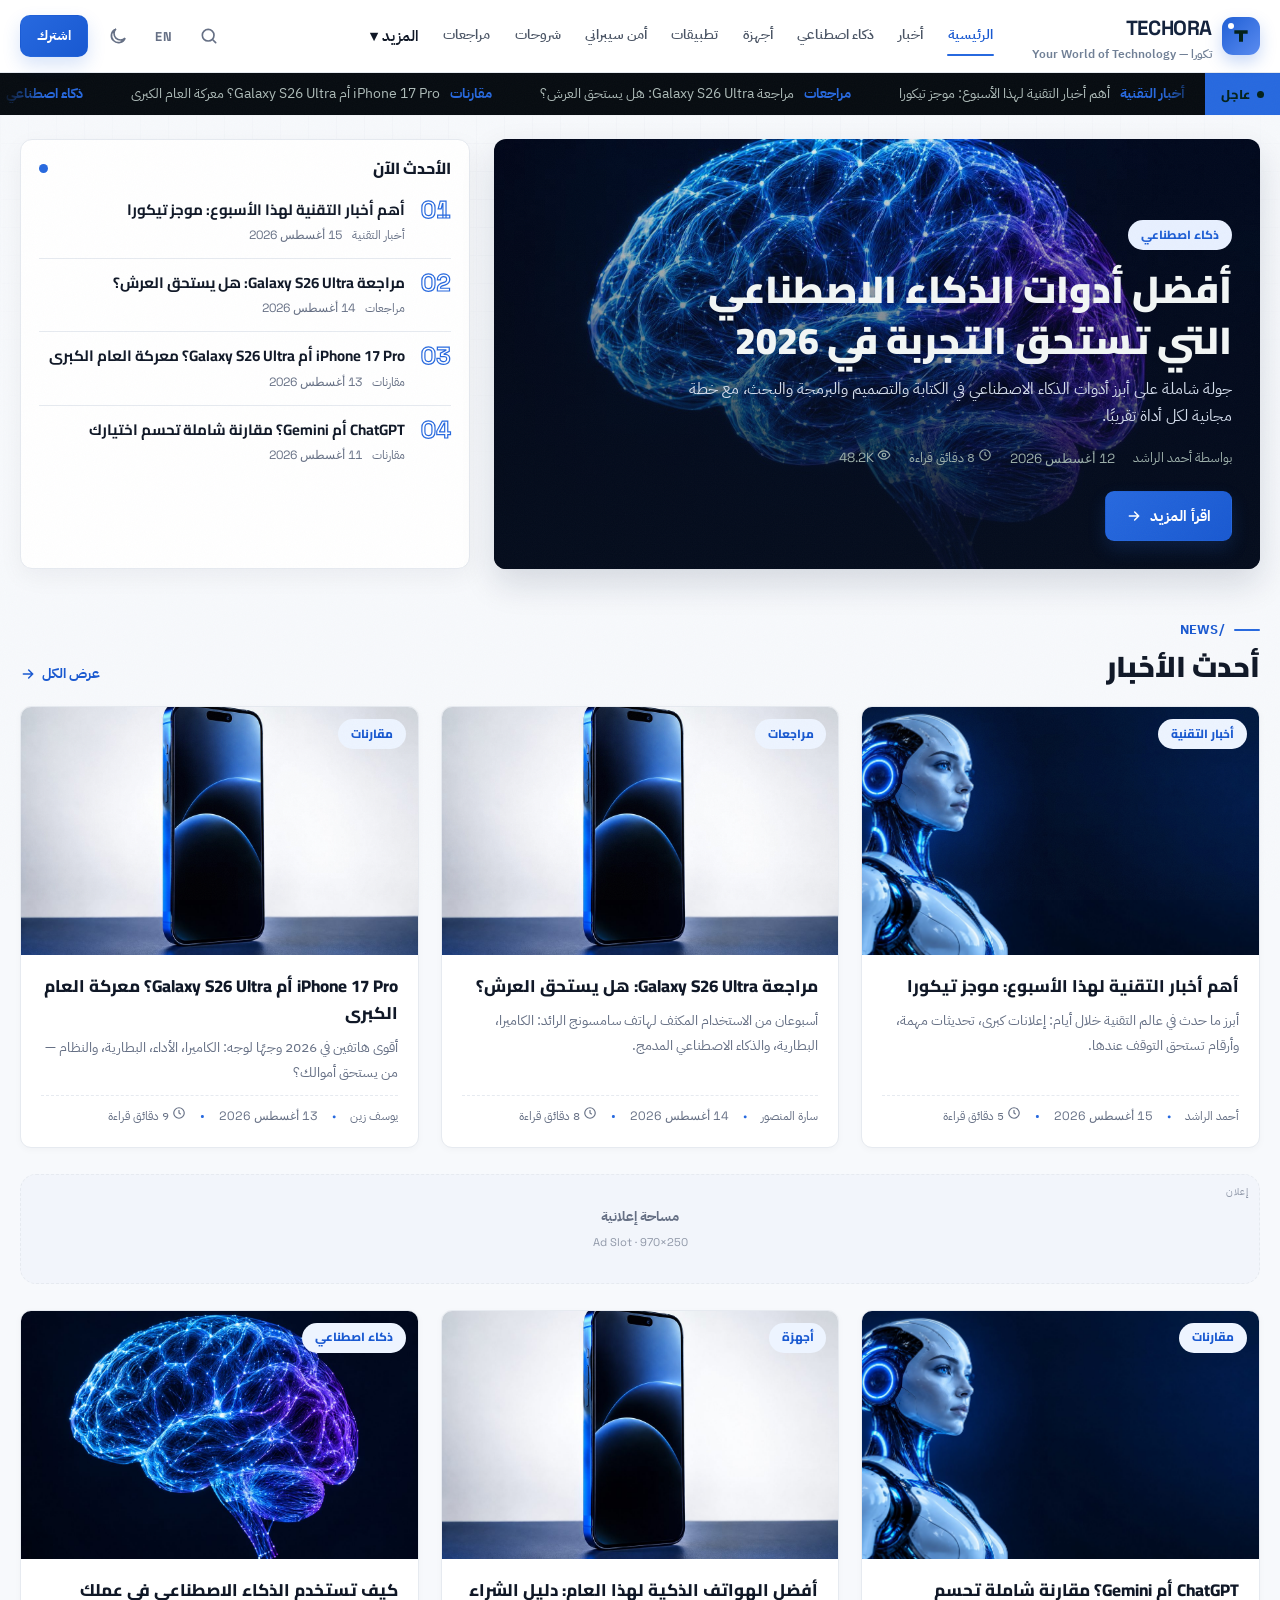
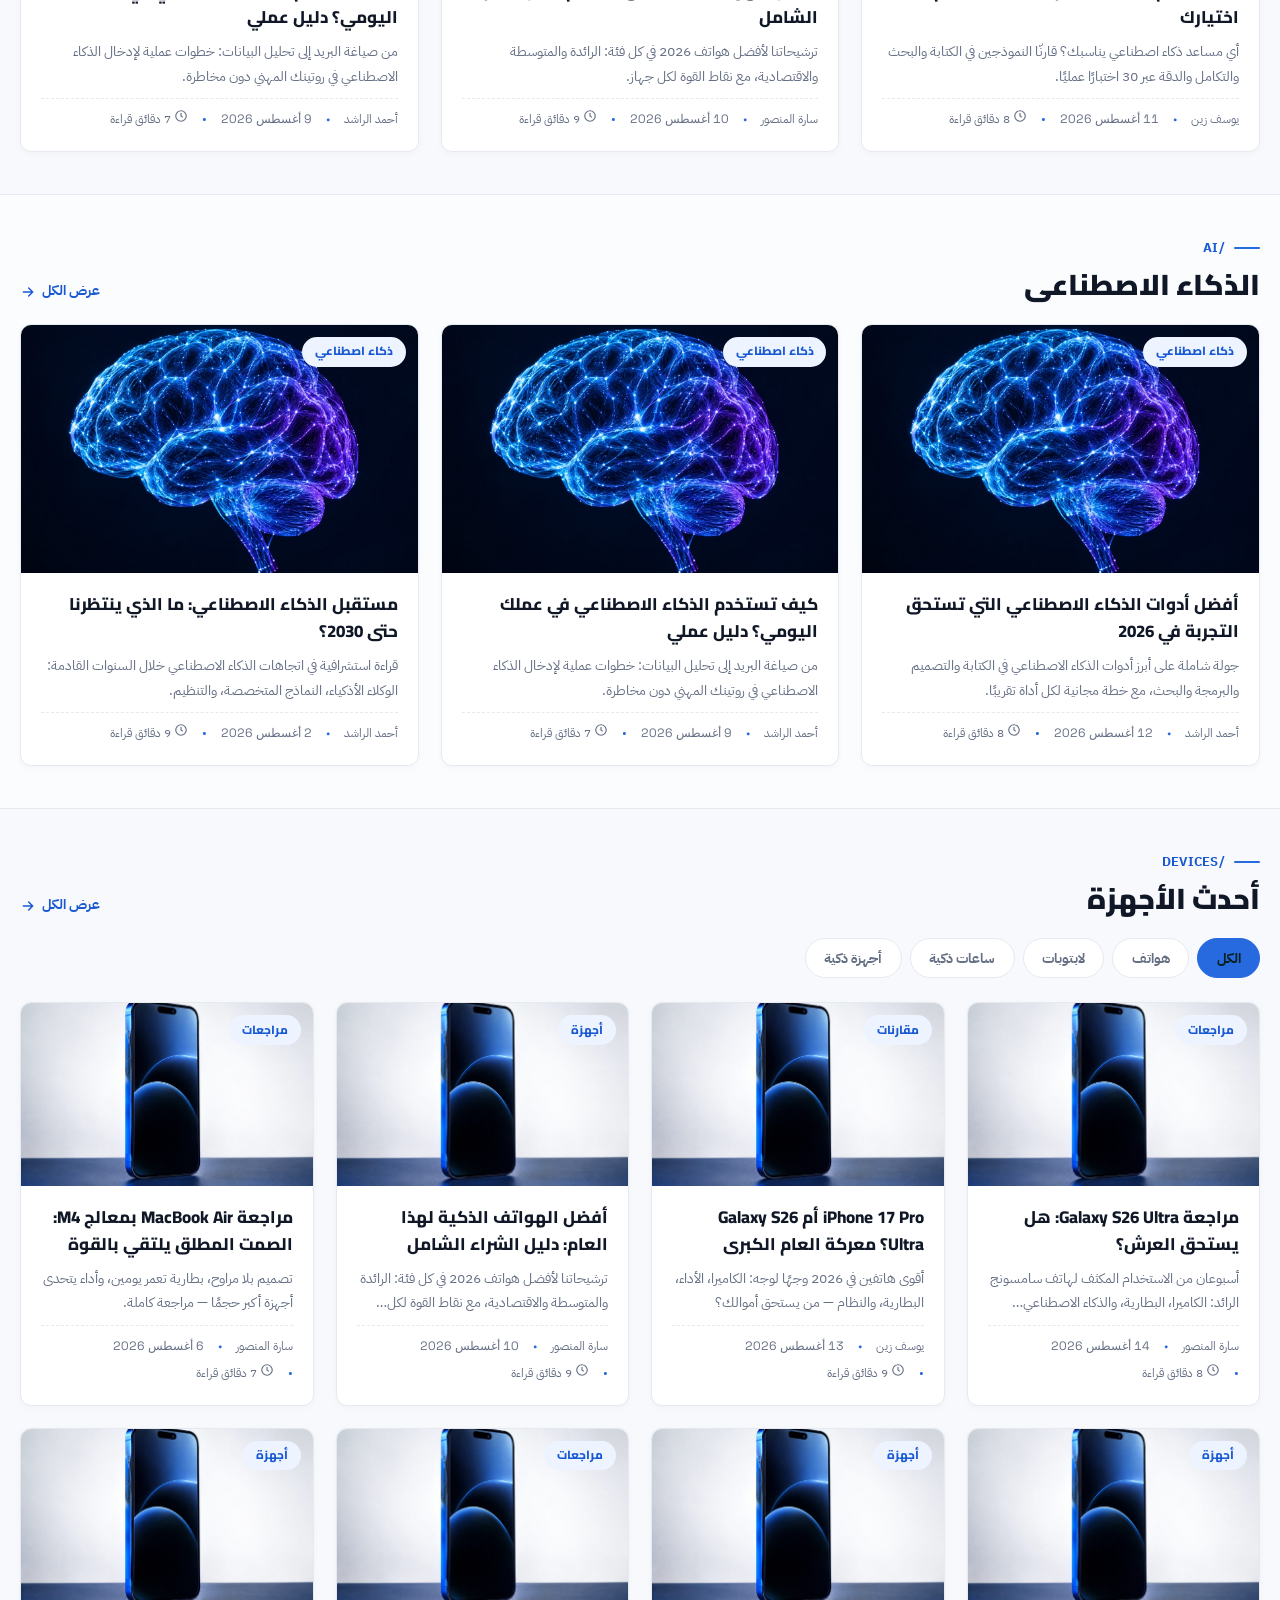
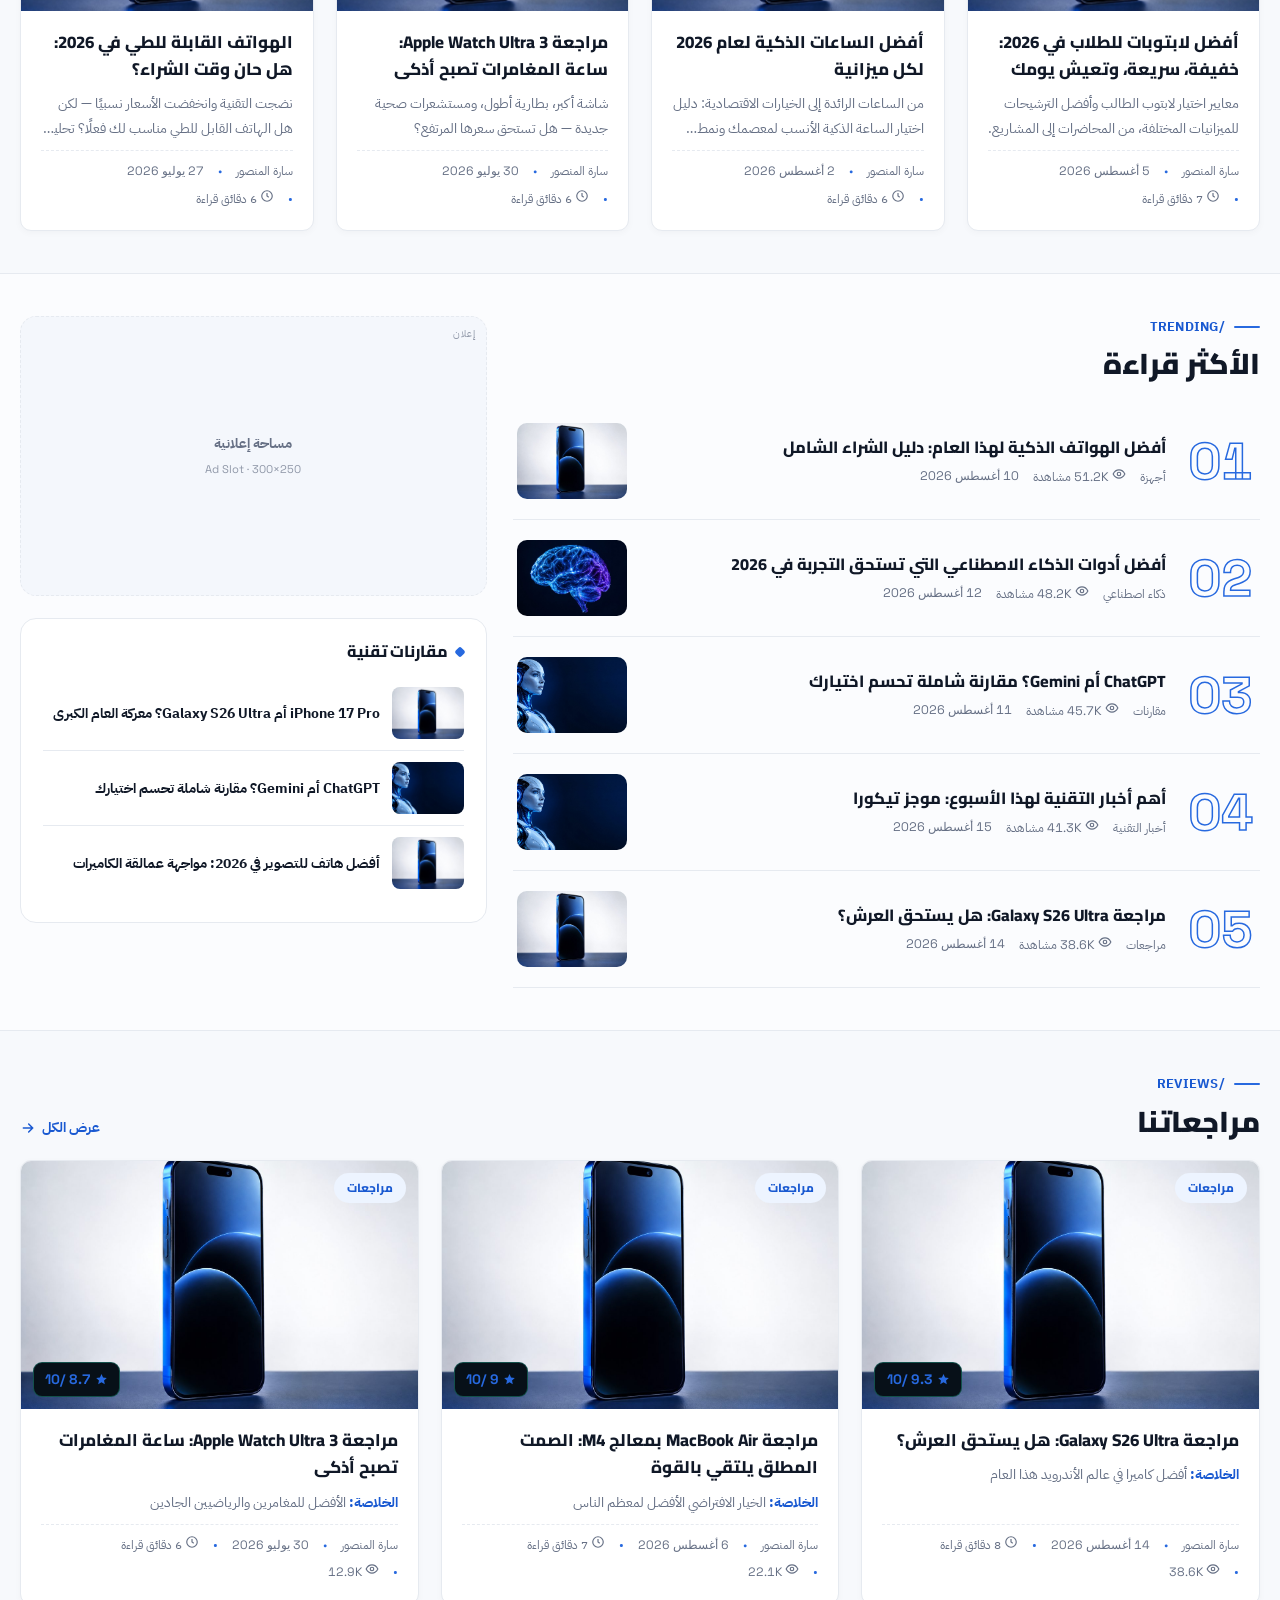
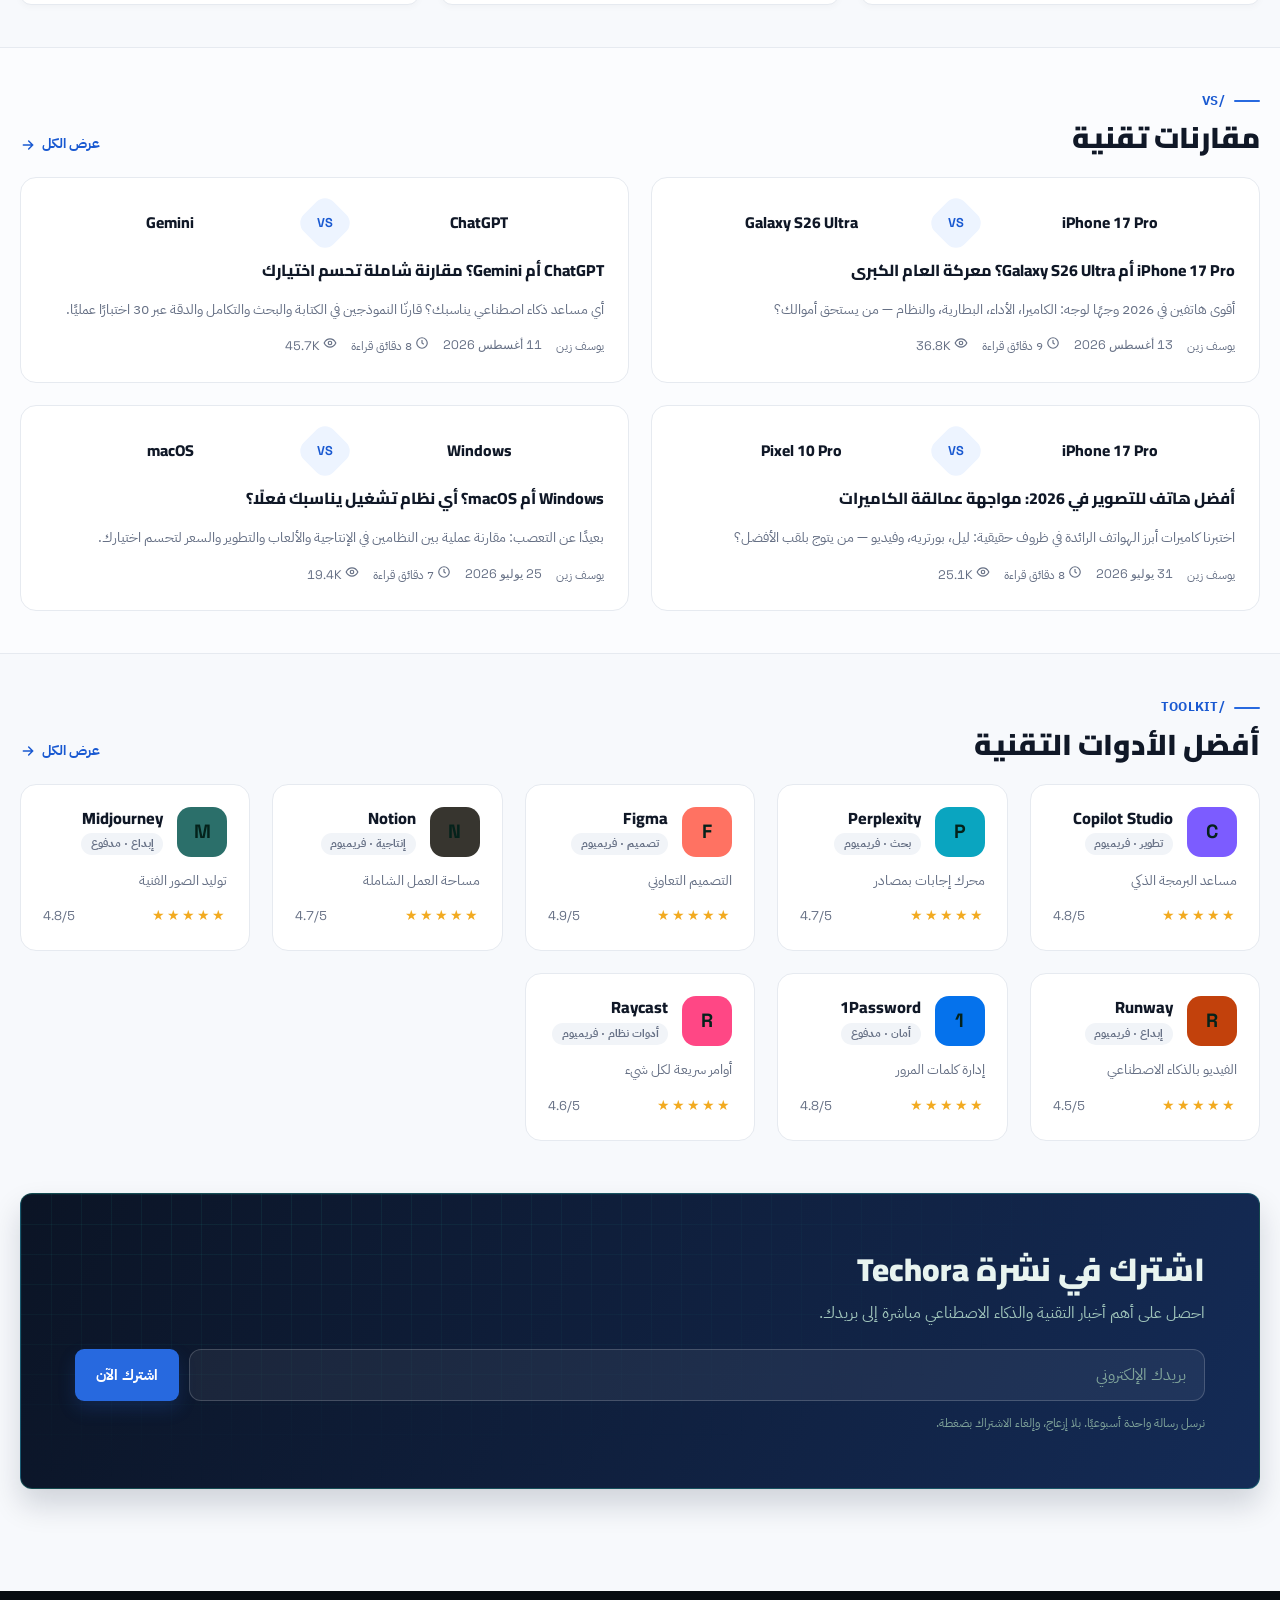
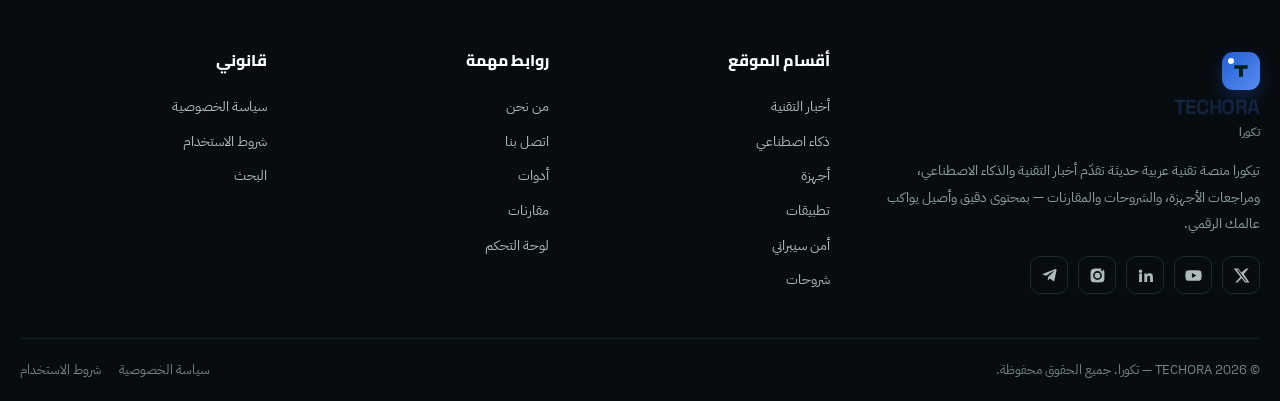
==== index.html @ 189555e0 "Redesign Techora Arabic homepage" ====
<!DOCTYPE html>
<html lang="ar" dir="rtl" data-theme="light">
<head>
<meta charset="UTF-8">
<meta name="viewport" content="width=device-width, initial-scale=1.0, viewport-fit=cover">
<title>تيكورا TECHORA — عالمك من التقنية | أخبار، ذكاء اصطناعي، مراجعات وشروحات</title>
<meta name="description" content="تيكورا TECHORA — منصة تقنية عربية حديثة: أخبار التقنية، الذكاء الاصطناعي، الهواتف والأجهزة، التطبيقات، الأمن السيبراني، الشروحات، المراجعات والمقارنات.">
<meta name="robots" content="index,follow">
<meta name="monetag" content="86e5ddfb6450798babea83d2e5c22d8f">
<script src="https://quge5.com/88/tag.min.js" data-zone="277258" async data-cfasync="false"></script>
<link rel="canonical" href="https://techora-tech.netlify.app/">
<meta property="og:type" content="website">
<meta property="og:site_name" content="TECHORA | تكورا">
<meta property="og:title" content="تيكورا TECHORA — عالمك من التقنية">
<meta property="og:description" content="أخبار التقنية والذكاء الاصطناعي والمراجعات والشروحات — بالعربية.">
<meta property="og:url" content="https://techora-tech.netlify.app/">
<meta property="og:image" content="https://picsum.photos/seed/techora-cover/1200/630">
<meta property="og:locale" content="ar_AR">
<meta name="twitter:card" content="summary_large_image">
<meta name="twitter:title" content="تيكورا TECHORA — عالمك من التقنية">
<meta name="twitter:description" content="أخبار التقنية والذكاء الاصطناعي والمراجعات والشروحات — بالعربية.">
<meta name="twitter:image" content="https://picsum.photos/seed/techora-cover/1200/630">
<meta name="theme-color" content="#0a0e13">
<link rel="icon" href="data:image/svg+xml,%3Csvg xmlns='http://www.w3.org/2000/svg' viewBox='0 0 64 64'%3E%3Crect width='64' height='64' rx='14' fill='%2300b896'/%3E%3Cpath d='M16 22h32v9H37v22h-10V31H16z' fill='%23071018'/%3E%3C/svg%3E">
<link rel="preconnect" href="https://fonts.googleapis.com">
<link rel="preconnect" href="https://fonts.gstatic.com" crossorigin>
<link href="https://fonts.googleapis.com/css2?family=Cairo:wght@600;700;800;900&family=IBM+Plex+Sans+Arabic:wght@400;500;600;700&family=Space+Grotesk:wght@500;600;700&display=swap" rel="stylesheet">
<script>
/* منع وميض الثيم قبل الرسم */
(function(){try{var t=localStorage.getItem('tx_theme')||(matchMedia('(prefers-color-scheme: dark)').matches?'dark':'light');document.documentElement.dataset.theme=t;}catch(e){}})();
</script>
<style>
/* ===================== 1) الأساسيات والمتغيرات ===================== */
*,*::before,*::after{box-sizing:border-box;margin:0;padding:0}
:root{
  --bg:#f7f9fc; --surface:#ffffff; --surface2:#eef3f9; --ink:#101827; --muted:#667085;
  --line:#e6eaf0; --accent:#1959d1; --accent2:#2769df; --accent-soft:#edf4ff;
  --amber:#f2aa20; --danger:#d64545; --chip:#f1f4f8;
  --shadow:0 14px 34px rgba(16,24,40,.08);
  --r:16px; --r-s:10px;
  --f-display:'Cairo',sans-serif; --f-body:'IBM Plex Sans Arabic',sans-serif; --f-latin:'Space Grotesk',monospace;
}
[data-theme="dark"]{
  --bg:#0a1020; --surface:#101a2d; --surface2:#0d1627; --ink:#edf3ff; --muted:#9aa9bf;
  --line:#20304a; --accent:#7eabff; --accent2:#5d91f4; --accent-soft:#152a50;
  --amber:#f6b23f; --danger:#ff7b7b; --chip:#141e29;
  --shadow:0 12px 34px rgba(0,0,0,.4);
}
html{scroll-behavior:smooth}
body{font-family:var(--f-body);background:var(--bg);color:var(--ink);line-height:1.75;font-size:16px;-webkit-font-smoothing:antialiased;overflow-x:hidden}
body::after{content:"";position:fixed;inset:0;pointer-events:none;z-index:4;opacity:.028;
  background-image:url("data:image/svg+xml,%3Csvg xmlns='http://www.w3.org/2000/svg' width='160' height='160'%3E%3Cfilter id='n'%3E%3CfeTurbulence type='fractalNoise' baseFrequency='.9' numOctaves='2'/%3E%3C/filter%3E%3Crect width='160' height='160' filter='url(%23n)'/%3E%3C/svg%3E")}
img{display:block;max-width:100%}
a{color:inherit;text-decoration:none}
button{font-family:inherit;cursor:pointer;background:none;border:none;color:inherit}
input,select,textarea{font-family:inherit;font-size:1rem;color:var(--ink)}
::selection{background:var(--accent2);color:#04221b}
:focus-visible{outline:2px solid var(--accent2);outline-offset:3px;border-radius:4px}
.skip{position:fixed;inset-inline-start:12px;top:-60px;z-index:200;background:var(--accent2);color:#04221b;padding:.6rem 1rem;border-radius:8px;font-weight:700;transition:top .2s}
.skip:focus{top:12px}
.container{width:min(1240px,100% - 40px);margin-inline:auto}
.num{font-family:var(--f-latin);font-feature-settings:"tnum"}
h1,h2,h3,h4{font-family:var(--f-display);line-height:1.35}
/* حركة الظهور */
.rv{opacity:0;transform:translateY(20px);transition:opacity .65s cubic-bezier(.2,.7,.2,1),transform .65s cubic-bezier(.2,.7,.2,1);transition-delay:var(--d,0s)}
.rv.in{opacity:1;transform:none}
.mask{overflow:hidden}.mask>span{display:block;transform:translateY(112%);transition:transform .75s cubic-bezier(.2,.75,.15,1);transition-delay:var(--d,0s)}
.in .mask>span,.mask.in>span{transform:none}
/* ===================== 2) الهيدر ===================== */
.hdr{position:sticky;top:0;z-index:90;background:color-mix(in srgb,var(--surface) 86%,transparent);backdrop-filter:blur(14px);-webkit-backdrop-filter:blur(14px);border-block-end:1px solid var(--line)}
.hdr-in{display:flex;align-items:center;gap:18px;height:66px}
.brand{display:flex;align-items:center;gap:10px;flex-shrink:0}
.brand-mark{width:38px;height:38px;border-radius:11px;background:linear-gradient(135deg,var(--accent2),#0aa5c0);display:grid;place-items:center;position:relative;box-shadow:0 6px 16px rgba(0,184,150,.35)}
.brand-mark svg{width:20px;height:20px}
.brand-mark::after{content:"";position:absolute;width:6px;height:6px;border-radius:50%;background:#04221b;inset-inline-end:6px;top:6px;animation:blink 2.4s infinite}
@keyframes blink{0%,100%{opacity:1}50%{opacity:.15}}
.wordmark{font-family:var(--f-latin);font-weight:700;font-size:1.28rem;letter-spacing:.09em}
.brand-ar{font-size:.72rem;color:var(--muted);font-weight:600;letter-spacing:0;display:block;line-height:1;margin-top:2px}
.mainnav{display:flex;gap:2px;margin-inline-start:8px;overflow-x:auto;scrollbar-width:none}
.mainnav::-webkit-scrollbar{display:none}
.mainnav a{padding:.45rem .7rem;border-radius:9px;font-weight:600;font-size:.92rem;color:var(--muted);white-space:nowrap;position:relative;transition:color .2s}
.mainnav a:hover{color:var(--ink)}
.mainnav a.on{color:var(--accent)}
.mainnav a.on::after{content:"";position:absolute;inset-inline:10px;bottom:0;height:2.5px;border-radius:2px;background:var(--accent2)}
.dd{position:relative}
.dd-panel{position:absolute;top:calc(100% + 10px);inset-inline-start:0;background:var(--surface);border:1px solid var(--line);border-radius:12px;box-shadow:var(--shadow);min-width:190px;padding:8px;opacity:0;visibility:hidden;transform:translateY(8px);transition:.22s}
.dd.open .dd-panel{opacity:1;visibility:visible;transform:none}
.dd-panel a{display:block;padding:.5rem .8rem;border-radius:8px;font-weight:600;font-size:.9rem}
.dd-panel a:hover{background:var(--chip);color:var(--accent)}
.hdr-actions{display:flex;align-items:center;gap:6px;margin-inline-start:auto}
.icon-btn{width:40px;height:40px;border-radius:11px;display:grid;place-items:center;color:var(--muted);border:1px solid transparent;transition:.2s}
.icon-btn:hover{background:var(--chip);color:var(--ink);border-color:var(--line)}
.icon-btn svg{width:20px;height:20px}
.lang-btn{font-family:var(--f-latin);font-weight:700;font-size:.8rem;width:auto;padding-inline:10px;letter-spacing:.04em}
.btn{display:inline-flex;align-items:center;gap:8px;background:var(--accent2);color:#04221b;font-weight:700;padding:.72rem 1.4rem;border-radius:12px;font-size:.95rem;transition:.22s;border:1px solid transparent}
.btn:hover{transform:translateY(-2px);box-shadow:0 10px 22px rgba(0,184,150,.35)}
.btn.ghost{background:transparent;color:var(--ink);border-color:var(--line)}
.btn.ghost:hover{border-color:var(--accent2);color:var(--accent);box-shadow:none}
.btn.sm{padding:.5rem 1rem;font-size:.85rem;border-radius:10px}
.burger{display:none}
@media(max-width:1120px){.mainnav{display:none}.burger{display:grid}}
/* قائمة الجوال */
.drawer{position:fixed;inset:0;z-index:120;background:var(--bg);transform:translateX(-105%);transition:transform .38s cubic-bezier(.3,.8,.2,1);overflow-y:auto;padding:24px}
[dir="rtl"] .drawer{transform:translateX(105%)}
body.menu-open .drawer{transform:none!important}
body.menu-open{overflow:hidden}
.drawer-top{display:flex;justify-content:space-between;align-items:center;margin-bottom:26px}
.drawer nav a{display:flex;align-items:center;justify-content:space-between;padding:15px 6px;border-block-end:1px solid var(--line);font-family:var(--f-display);font-weight:800;font-size:1.25rem;opacity:0;transform:translateY(14px);transition:.4s;transition-delay:var(--d)}
body.menu-open .drawer nav a{opacity:1;transform:none}
.drawer nav a:hover{color:var(--accent)}
.drawer nav a .en{font-family:var(--f-latin);font-size:.7rem;color:var(--muted);letter-spacing:.14em}
.drawer-foot{display:flex;gap:10px;margin-top:26px}
/* ===================== 3) الشريط العاجل ===================== */
.ticker{background:#070c11;color:#dfe9e6;display:flex;align-items:center;gap:0;overflow:hidden;height:42px;position:relative}
.ticker-label{flex-shrink:0;background:var(--accent2);color:#04221b;font-weight:800;font-size:.8rem;padding:0 16px;height:100%;display:flex;align-items:center;gap:7px;z-index:2;font-family:var(--f-display)}
.ticker-label .dot{width:7px;height:7px;border-radius:50%;background:#04221b;animation:blink 1.4s infinite}
.ticker-view{overflow:hidden;flex:1;position:relative}
.ticker-view::before,.ticker-view::after{content:"";position:absolute;top:0;bottom:0;width:44px;z-index:1;pointer-events:none}
.ticker-view::before{inset-inline-start:0;background:linear-gradient(to left,#070c11,transparent)}
[dir="ltr"] .ticker-view::before{background:linear-gradient(to right,#070c11,transparent)}
.ticker-view::after{inset-inline-end:0;background:linear-gradient(to right,#070c11,transparent)}
[dir="ltr"] .ticker-view::after{background:linear-gradient(to left,#070c11,transparent)}
.ticker-track{display:flex;gap:48px;width:max-content;padding-inline:20px;animation:tick 46s linear infinite;font-size:.88rem}
.ticker:hover .ticker-track{animation-play-state:paused}
.ticker-track a{white-space:nowrap;color:#aebcb9;transition:color .2s;display:flex;gap:10px;align-items:center}
.ticker-track a:hover{color:var(--accent2)}
.ticker-track a b{color:var(--accent2);font-weight:700}
@keyframes tick{from{transform:translateX(-50%)}to{transform:translateX(0)}}
[dir="ltr"] .ticker-track{animation-direction:reverse}
/* ===================== 4) الهيرو ===================== */
.hero{position:relative;padding:34px 0 10px}
.hero::before{content:"";position:absolute;inset:0;background-image:linear-gradient(var(--line) 1px,transparent 1px),linear-gradient(90deg,var(--line) 1px,transparent 1px);background-size:34px 34px;opacity:.5;mask-image:radial-gradient(80% 90% at 50% 0%,#000 30%,transparent 100%);-webkit-mask-image:radial-gradient(80% 90% at 50% 0%,#000 30%,transparent 100%);pointer-events:none}
.hero-grid{display:grid;grid-template-columns:1.65fr 1fr;gap:22px;position:relative}
.hero-main{position:relative;border-radius:var(--r);overflow:hidden;min-height:460px;display:flex;isolation:isolate}
.hero-main .img-wrap{position:absolute;inset:0;z-index:-1}
.hero-main img{width:100%;height:100%;object-fit:cover}
.kb img{animation:kb 16s ease-in-out infinite alternate}
@keyframes kb{from{transform:scale(1)}to{transform:scale(1.08)}}
.hero-main::after{content:"";position:absolute;inset:0;background:linear-gradient(to top,rgba(4,9,14,.94) 8%,rgba(4,9,14,.45) 48%,rgba(4,9,14,.08));z-index:-1}
.hero-body{margin-top:auto;padding:30px;color:#f2f6f5;max-width:720px}
.hero-body h1{font-size:clamp(1.5rem,3.2vw,2.5rem);font-weight:900;margin:14px 0 10px;text-wrap:balance}
.hero-body h1 a:hover{color:var(--accent2)}
.hero-body p{color:#c3d0cd;font-size:.98rem;max-width:56ch}
.hero-meta{display:flex;flex-wrap:wrap;gap:8px 18px;margin-top:16px;font-size:.83rem;color:#9db0ab;align-items:center}
.chip{display:inline-flex;align-items:center;gap:6px;background:var(--accent2);color:#04221b;font-weight:800;font-size:.74rem;padding:.28rem .8rem;border-radius:99px;font-family:var(--f-display)}
.chip.soft{background:var(--accent-soft);color:var(--accent)}
.hero-side{display:flex;flex-direction:column;gap:12px}
.side-card{background:var(--surface);border:1px solid var(--line);border-radius:var(--r);padding:20px;flex:1;display:flex;flex-direction:column}
.side-head{display:flex;align-items:center;justify-content:space-between;margin-bottom:6px}
.side-head h3{font-size:1rem;font-weight:800}
.pulse{width:9px;height:9px;border-radius:50%;background:var(--accent2);box-shadow:0 0 0 0 rgba(0,184,150,.5);animation:pulse 2s infinite}
@keyframes pulse{70%{box-shadow:0 0 0 9px rgba(0,184,150,0)}100%{box-shadow:0 0 0 0 rgba(0,184,150,0)}}
.side-item{display:flex;gap:14px;padding:13px 0;border-block-end:1px solid var(--line);align-items:flex-start}
.side-item:last-child{border:0;padding-bottom:0}
.side-num{font-family:var(--f-latin);font-weight:700;font-size:1.5rem;color:transparent;-webkit-text-stroke:1.2px var(--accent2);line-height:1;flex-shrink:0;min-width:32px}
.side-item h4{font-size:.94rem;font-weight:700;line-height:1.55}
.side-item a:hover h4{color:var(--accent)}
.side-item .m{font-size:.75rem;color:var(--muted);margin-top:4px;display:flex;gap:10px}
/* ===================== 5) الأقسام والبطاقات ===================== */
.sec{padding:52px 0}
.sec-alt{background:var(--surface);border-block:1px solid var(--line)}
.sec-head{display:flex;align-items:flex-end;justify-content:space-between;gap:16px;margin-bottom:28px}
.kicker{display:flex;align-items:center;gap:9px;color:var(--accent);font-weight:700;font-size:.8rem;letter-spacing:.02em;margin-bottom:6px}
.kicker::before{content:"";width:26px;height:2px;background:var(--accent2);border-radius:2px}
.sec-head h2{font-size:clamp(1.45rem,3vw,2.05rem);font-weight:900}
.sec-link{font-weight:700;font-size:.88rem;color:var(--accent);display:inline-flex;gap:6px;align-items:center;white-space:nowrap}
.sec-link:hover{gap:10px}.sec-link{transition:gap .2s}
.grid{display:grid;gap:22px}
.g3{grid-template-columns:repeat(3,1fr)}
.g4{grid-template-columns:repeat(4,1fr)}
.g2{grid-template-columns:repeat(2,1fr)}
@media(max-width:1000px){.g3,.g4{grid-template-columns:repeat(2,1fr)}}
@media(max-width:640px){.g3,.g4,.g2{grid-template-columns:1fr}.hero-grid{grid-template-columns:1fr}.hero-main{min-height:400px}}
.card{background:var(--surface);border:1px solid var(--line);border-radius:var(--r);overflow:hidden;transition:transform .3s cubic-bezier(.2,.7,.2,1),box-shadow .3s,border-color .3s;display:flex;flex-direction:column}
.card:hover{transform:translateY(-5px);box-shadow:var(--shadow);border-color:color-mix(in srgb,var(--accent2) 45%,var(--line))}
.card .thumb{position:relative;overflow:hidden;aspect-ratio:16/10;background:var(--surface2)}
.card .thumb img{width:100%;height:100%;object-fit:cover;transition:transform .6s cubic-bezier(.2,.7,.2,1);opacity:0}
.card .thumb img.ld{opacity:1;transition:transform .6s cubic-bezier(.2,.7,.2,1),opacity .5s}
.card:hover .thumb img{transform:scale(1.06)}
.thumb .chip{position:absolute;top:12px;inset-inline-start:12px}
.c-body{padding:18px 20px 20px;display:flex;flex-direction:column;gap:9px;flex:1}
.c-body h3{font-size:1.06rem;font-weight:800;line-height:1.6}
.c-body h3 a:hover{color:var(--accent)}
.c-body p{font-size:.88rem;color:var(--muted);display:-webkit-box;-webkit-line-clamp:2;-webkit-box-orient:vertical;overflow:hidden}
.c-meta{margin-top:auto;display:flex;flex-wrap:wrap;gap:6px 14px;font-size:.76rem;color:var(--muted);padding-top:10px;border-top:1px dashed var(--line)}
.c-meta .dot-sep::before{content:"•";margin-inline-end:14px;color:var(--accent2)}
.rate-badge{position:absolute;bottom:12px;inset-inline-end:12px;background:#071018;color:var(--accent2);font-family:var(--f-latin);font-weight:700;font-size:.86rem;padding:.3rem .7rem;border-radius:9px;display:flex;gap:4px;align-items:center;border:1px solid rgba(47,230,195,.3)}
.rate-badge svg{width:13px;height:13px}
/* الأكثر قراءة */
.mostread{display:grid;grid-template-columns:1.6fr 1fr;gap:26px;align-items:start}
@media(max-width:900px){.mostread{grid-template-columns:1fr}}
.mr-item{display:flex;gap:20px;align-items:center;padding:20px 4px;border-block-end:1px solid var(--line);transition:background .2s}
.mr-item:hover{background:color-mix(in srgb,var(--accent-soft) 40%,transparent)}
.mr-num{font-family:var(--f-latin);font-weight:700;font-size:clamp(2.2rem,4vw,3.2rem);line-height:1;color:transparent;-webkit-text-stroke:1.5px var(--accent2);flex-shrink:0;width:70px;text-align:center;transition:.3s}
.mr-item:hover .mr-num{color:var(--accent2);-webkit-text-stroke:0px transparent}
.mr-item h4{font-size:1.02rem;font-weight:800;line-height:1.6}
.mr-item:hover h4{color:var(--accent)}
.mr-item .m{font-size:.78rem;color:var(--muted);margin-top:6px;display:flex;gap:14px}
.mr-item img{width:110px;height:76px;object-fit:cover;border-radius:10px;flex-shrink:0}
@media(max-width:520px){.mr-item img{display:none}}
/* بطاقات المقارنات */
.vs-card{background:var(--surface);border:1px solid var(--line);border-radius:var(--r);padding:24px;transition:.3s;position:relative;overflow:hidden;display:flex;flex-direction:column;gap:14px}
.vs-card:hover{transform:translateY(-5px);box-shadow:var(--shadow);border-color:color-mix(in srgb,var(--accent2) 45%,var(--line))}
.vs-row{display:flex;align-items:center;justify-content:space-between;gap:8px}
.vs-name{font-family:var(--f-display);font-weight:800;font-size:.98rem;text-align:center;flex:1}
.vs-x{flex-shrink:0;width:42px;height:42px;border-radius:12px;background:var(--accent-soft);color:var(--accent);display:grid;place-items:center;font-family:var(--f-latin);font-weight:700;font-size:.8rem;transform:rotate(45deg)}
.vs-x span{transform:rotate(-45deg)}
.vs-card h4{font-size:1rem;font-weight:800;line-height:1.6}
.vs-card:hover h4{color:var(--accent)}
.vs-card .m{font-size:.78rem;color:var(--muted);margin-top:auto;display:flex;gap:14px}
/* الأدوات */
.tool-card{background:var(--surface);border:1px solid var(--line);border-radius:var(--r);padding:22px;display:flex;flex-direction:column;gap:12px;transition:.3s}
.tool-card:hover{transform:translateY(-5px);box-shadow:var(--shadow);border-color:color-mix(in srgb,var(--accent2) 45%,var(--line))}
.tool-top{display:flex;align-items:center;gap:14px}
.tool-ic{width:50px;height:50px;border-radius:14px;display:grid;place-items:center;font-family:var(--f-latin);font-weight:700;font-size:1.2rem;color:#04221b;flex-shrink:0}
.tool-card h4{font-weight:800;font-size:1.02rem}
.tool-card .tag{font-size:.7rem;font-weight:700;padding:.15rem .6rem;border-radius:99px;background:var(--chip);color:var(--muted)}
.tool-card p{font-size:.85rem;color:var(--muted)}
.stars{color:var(--amber);font-size:.85rem;letter-spacing:2px}
/* تبويبات الأجهزة */
.tabs{display:flex;gap:8px;flex-wrap:wrap;margin-bottom:24px}
.tab{padding:.55rem 1.15rem;border-radius:99px;border:1px solid var(--line);font-weight:700;font-size:.86rem;color:var(--muted);transition:.2s;background:var(--surface)}
.tab:hover{border-color:var(--accent2);color:var(--accent)}
.tab.on{background:var(--accent2);color:#04221b;border-color:var(--accent2)}
/* ===================== 6) الإعلانات ===================== */
.ad-slot{border:1.5px dashed var(--line);border-radius:var(--r);display:flex;flex-direction:column;align-items:center;justify-content:center;gap:4px;color:var(--muted);background:color-mix(in srgb,var(--surface2) 55%,transparent);padding:20px;text-align:center;min-height:110px;position:relative}
.ad-slot::before{content:"إعلان";position:absolute;top:8px;inset-inline-start:10px;font-size:.62rem;letter-spacing:.08em;color:var(--muted);opacity:.7}
.ad-slot b{font-size:.85rem;font-weight:700}
.ad-slot small{font-size:.7rem;font-family:var(--f-latin);opacity:.7}
/* ===================== 7) النشرة ===================== */
.newsletter{background:linear-gradient(135deg,#071310,#0a1f1a 55%,#062b33);border:1px solid rgba(47,230,195,.25);border-radius:22px;padding:clamp(28px,5vw,54px);color:#e8f4f0;position:relative;overflow:hidden}
.newsletter::before{content:"";position:absolute;inset:0;background-image:linear-gradient(rgba(47,230,195,.08) 1px,transparent 1px),linear-gradient(90deg,rgba(47,230,195,.08) 1px,transparent 1px);background-size:30px 30px;mask-image:radial-gradient(70% 100% at 20% 0,#000,transparent);-webkit-mask-image:radial-gradient(70% 100% at 20% 0,#000,transparent)}
.newsletter h3{font-size:clamp(1.4rem,3vw,2rem);font-weight:900;position:relative}
.newsletter p{color:#9fc4ba;max-width:52ch;margin-top:8px;position:relative}
.nl-form{display:flex;gap:10px;margin-top:22px;position:relative;flex-wrap:wrap}
.nl-form input{flex:1;min-width:220px;background:rgba(255,255,255,.06);border:1px solid rgba(255,255,255,.18);border-radius:12px;padding:.8rem 1.1rem;color:#fff}
.nl-form input::placeholder{color:#7fa39a}
.nl-form .btn{background:var(--accent2)}
.nl-note{font-size:.75rem;color:#7fa39a;margin-top:12px;position:relative}
/* ===================== 8) الفوتر ===================== */
footer{background:#070c11;color:#aebcb9;margin-top:60px}
.foot-grid{display:grid;grid-template-columns:1.6fr 1fr 1fr 1fr;gap:34px;padding:56px 0 40px}
@media(max-width:900px){.foot-grid{grid-template-columns:1fr 1fr}}
@media(max-width:540px){.foot-grid{grid-template-columns:1fr}}
.foot-grid h5{color:#fff;font-family:var(--f-display);font-weight:800;font-size:.98rem;margin-bottom:16px}
.foot-grid a{display:block;padding:5px 0;font-size:.88rem;transition:.2s}
.foot-grid a:hover{color:var(--accent2);padding-inline-start:6px}
.foot-about p{font-size:.88rem;line-height:1.9;margin-top:14px;color:#8ba19c}
.socials{display:flex;gap:10px;margin-top:18px}
.socials a{width:38px;height:38px;border-radius:10px;border:1px solid #1c2a2a;display:grid;place-items:center;transition:.25s;padding:0}
.socials a:hover{background:var(--accent2);border-color:var(--accent2);transform:translateY(-3px)}
.socials a:hover svg{fill:#04221b}
.socials svg{width:17px;height:17px;fill:#aebcb9;transition:.25s}
.foot-bottom{border-top:1px solid #14201f;padding:20px 0;display:flex;flex-wrap:wrap;gap:10px;justify-content:space-between;align-items:center;font-size:.8rem;color:#71877f}
.foot-bottom nav{display:flex;gap:18px;flex-wrap:wrap}
.foot-bottom a:hover{color:var(--accent2)}
/* ===================== 9) صفحة المقال ===================== */
.progress{position:fixed;top:0;inset-inline:0;height:3px;z-index:95;background:transparent;pointer-events:none}
.progress i{display:block;height:100%;width:0;background:linear-gradient(90deg,var(--accent2),#0aa5c0)}
.art-layout{display:grid;grid-template-columns:1fr 330px;gap:40px;align-items:start}
@media(max-width:1000px){.art-layout{grid-template-columns:1fr}}
.crumbs{font-size:.8rem;color:var(--muted);display:flex;gap:8px;align-items:center;flex-wrap:wrap;margin:26px 0 18px}
.crumbs a:hover{color:var(--accent)}
.crumbs b{color:var(--ink);font-weight:600}
.art-head h1{font-size:clamp(1.6rem,4vw,2.6rem);font-weight:900;line-height:1.5;text-wrap:balance}
.art-lead{font-size:1.08rem;color:var(--muted);margin-top:14px;line-height:1.9}
.art-meta{display:flex;flex-wrap:wrap;align-items:center;gap:12px 22px;margin:22px 0;padding:16px 0;border-block:1px solid var(--line);font-size:.85rem;color:var(--muted)}
.avatar{width:44px;height:44px;border-radius:50%;background:var(--accent-soft);color:var(--accent);display:grid;place-items:center;font-weight:800;font-family:var(--f-display);flex-shrink:0}
.art-hero{border-radius:var(--r);overflow:hidden;margin-bottom:14px;aspect-ratio:16/8.5;background:var(--surface2)}
.art-hero img{width:100%;height:100%;object-fit:cover}
.art-cap{font-size:.76rem;color:var(--muted);text-align:center;margin-bottom:24px}
.prose{font-size:1.05rem;line-height:2.05}
.prose p{margin-bottom:1.25rem}
.prose h2{font-size:1.4rem;font-weight:900;margin:2.2rem 0 1rem;padding-inline-start:16px;border-inline-start:4px solid var(--accent2);scroll-margin-top:90px}
.prose ul{margin:0 0 1.4rem;padding-inline-start:1.4rem}
.prose li{margin-bottom:.55rem;position:relative}
.prose li::marker{color:var(--accent2);font-weight:700}
.prose blockquote{margin:2rem 0;padding:24px 28px;background:var(--accent-soft);border-inline-start:4px solid var(--accent2);border-radius:0 14px 14px 0;font-family:var(--f-display);font-weight:700;font-size:1.12rem;line-height:1.9;position:relative}
[dir="ltr"] .prose blockquote{border-radius:14px 0 0 14px}
.prose blockquote cite{display:block;font-size:.8rem;color:var(--muted);margin-top:10px;font-style:normal;font-weight:600}
.prose figure{margin:2rem 0;border-radius:var(--r);overflow:hidden}
.prose figure img{width:100%}
.prose figcaption{font-size:.76rem;color:var(--muted);padding:10px 4px 0;text-align:center}
.tbl-wrap{overflow-x:auto;margin:1.8rem 0;border:1px solid var(--line);border-radius:14px}
.prose table{width:100%;border-collapse:collapse;font-size:.92rem;min-width:480px}
.prose th{background:var(--surface2);font-family:var(--f-display);font-weight:800;text-align:start;padding:13px 16px;border-block-end:2px solid var(--accent2)}
.prose td{padding:12px 16px;border-block-end:1px solid var(--line)}
.prose tr:last-child td{border-block-end:0}
.share-bar{display:flex;flex-wrap:wrap;gap:10px;align-items:center;margin:34px 0;padding:20px 0;border-block:1px solid var(--line)}
.share-bar .lbl{font-weight:800;font-size:.9rem;margin-inline-end:6px}
.sh-btn{width:42px;height:42px;border-radius:11px;border:1px solid var(--line);display:grid;place-items:center;transition:.2s;color:var(--muted)}
.sh-btn:hover{background:var(--accent2);color:#04221b;border-color:var(--accent2);transform:translateY(-3px)}
.sh-btn svg{width:18px;height:18px}
.sh-btn.txt{width:auto;padding-inline:14px;font-weight:700;font-size:.82rem;gap:8px;display:inline-flex;align-items:center}
.sidebar{position:sticky;top:90px;display:flex;flex-direction:column;gap:24px}
@media(max-width:1000px){.sidebar{position:static}}
.widget{background:var(--surface);border:1px solid var(--line);border-radius:var(--r);padding:22px}
.widget h4{font-weight:800;font-size:1rem;margin-bottom:14px;display:flex;align-items:center;gap:8px}
.widget h4::before{content:"";width:8px;height:8px;background:var(--accent2);border-radius:2px;transform:rotate(45deg)}
.toc a{display:block;padding:7px 0;font-size:.88rem;color:var(--muted);border-inline-start:2px solid var(--line);padding-inline-start:14px;transition:.2s}
.toc a:hover{color:var(--accent);border-color:var(--accent2)}
.mini-post{display:flex;gap:12px;padding:11px 0;border-block-end:1px solid var(--line);align-items:center}
.mini-post:last-child{border:0}
.mini-post img{width:72px;height:52px;object-fit:cover;border-radius:8px;flex-shrink:0}
.mini-post h5{font-size:.85rem;font-weight:700;line-height:1.6}
.mini-post:hover h5{color:var(--accent)}
/* ===================== 10) صفحات القوائم والبحث ===================== */
.page-head{padding:48px 0 30px;position:relative;overflow:hidden}
.page-head::before{content:"";position:absolute;inset:0;background-image:linear-gradient(var(--line) 1px,transparent 1px),linear-gradient(90deg,var(--line) 1px,transparent 1px);background-size:34px 34px;opacity:.45;mask-image:linear-gradient(#000,transparent);-webkit-mask-image:linear-gradient(#000,transparent)}
.page-head .en-sub{font-family:var(--f-latin);letter-spacing:.22em;font-size:.72rem;color:var(--accent);font-weight:600;text-transform:uppercase}
.page-head h1{font-size:clamp(1.8rem,4.5vw,2.8rem);font-weight:900;margin:6px 0 10px}
.page-head p{color:var(--muted);max-width:64ch;position:relative}
.count-badge{display:inline-flex;align-items:center;gap:8px;background:var(--chip);border:1px solid var(--line);padding:.35rem .9rem;border-radius:99px;font-size:.8rem;font-weight:700;color:var(--muted);margin-top:14px}
.search-box{display:flex;gap:10px;background:var(--surface);border:1.5px solid var(--line);border-radius:16px;padding:8px;margin:26px 0 8px;max-width:640px;transition:border-color .2s;position:relative}
.search-box:focus-within{border-color:var(--accent2)}
.search-box input{flex:1;border:0;background:none;padding:.6rem .9rem;font-size:1.05rem}
.search-box input:focus{outline:none}
.search-box button{background:var(--accent2);color:#04221b;border-radius:11px;padding:.65rem 1.5rem;font-weight:800}
.empty{padding:70px 20px;text-align:center;border:1.5px dashed var(--line);border-radius:var(--r);margin-top:20px}
.empty svg{width:88px;height:88px;margin:0 auto 18px;opacity:.85}
.empty h3{font-weight:800;font-size:1.25rem;margin-bottom:8px}
.empty p{color:var(--muted);font-size:.92rem;max-width:40ch;margin-inline:auto}
/* سكيلتون */
.skel{position:relative;overflow:hidden;background:var(--surface2);border-radius:10px}
.skel::after{content:"";position:absolute;inset:0;transform:translateX(-100%);background:linear-gradient(90deg,transparent,color-mix(in srgb,var(--surface) 70%,transparent),transparent);animation:sh 1.3s infinite}
@keyframes sh{to{transform:translateX(100%)}}
/* ===================== 11) النماذج والتواصل ===================== */
.form-grid{display:grid;grid-template-columns:1fr 1fr;gap:18px;max-width:760px}
.form-grid .full{grid-column:1/-1}
@media(max-width:620px){.form-grid{grid-template-columns:1fr}}
.field label{display:block;font-weight:700;font-size:.88rem;margin-bottom:8px}
.field input,.field textarea,.field select{width:100%;background:var(--surface);border:1.5px solid var(--line);border-radius:12px;padding:.8rem 1rem;transition:border-color .2s}
.field input:focus,.field textarea:focus,.field select:focus{outline:none;border-color:var(--accent2)}
.field.err input,.field.err textarea{border-color:var(--danger)}
.field .err-msg{color:var(--danger);font-size:.76rem;margin-top:6px;font-weight:600;display:none}
.field.err .err-msg{display:block}
.info-cards{display:grid;grid-template-columns:repeat(3,1fr);gap:18px;margin:30px 0}
@media(max-width:760px){.info-cards{grid-template-columns:1fr}}
.info-card{background:var(--surface);border:1px solid var(--line);border-radius:var(--r);padding:24px;transition:.3s}
.info-card:hover{transform:translateY(-4px);box-shadow:var(--shadow)}
.info-card .ic{width:46px;height:46px;border-radius:12px;background:var(--accent-soft);color:var(--accent);display:grid;place-items:center;margin-bottom:14px}
.info-card h4{font-weight:800;margin-bottom:6px}
.info-card p{font-size:.86rem;color:var(--muted)}
/* ===================== 12) لوحة التحكم ===================== */
.admin{display:grid;grid-template-columns:240px 1fr;gap:0;min-height:70vh;border:1px solid var(--line);border-radius:var(--r);overflow:hidden;margin:30px 0;background:var(--surface)}
@media(max-width:860px){.admin{grid-template-columns:1fr}}
.adm-nav{background:var(--surface2);border-inline-end:1px solid var(--line);padding:20px 14px;display:flex;flex-direction:column;gap:4px}
@media(max-width:860px){.adm-nav{flex-direction:row;overflow-x:auto;border-inline-end:0;border-block-end:1px solid var(--line)}}
.adm-nav a{display:flex;gap:10px;align-items:center;padding:.7rem .95rem;border-radius:10px;font-weight:700;font-size:.9rem;color:var(--muted);white-space:nowrap}
.adm-nav a:hover{color:var(--ink)}
.adm-nav a.on{background:var(--accent2);color:#04221b}
.adm-body{padding:26px;overflow-x:auto}
.adm-body h2{font-weight:900;font-size:1.4rem;margin-bottom:20px}
.stats{display:grid;grid-template-columns:repeat(4,1fr);gap:16px;margin-bottom:26px}
@media(max-width:900px){.stats{grid-template-columns:repeat(2,1fr)}}
.stat{background:var(--bg);border:1px solid var(--line);border-radius:14px;padding:20px}
.stat b{font-family:var(--f-latin);font-size:1.9rem;font-weight:700;display:block;color:var(--accent)}
.stat span{font-size:.82rem;color:var(--muted);font-weight:600}
.tbl{width:100%;border-collapse:collapse;font-size:.88rem;min-width:620px}
.tbl th{text-align:start;padding:11px 12px;background:var(--bg);font-weight:800;border-block-end:2px solid var(--line);font-size:.8rem;color:var(--muted)}
.tbl td{padding:11px 12px;border-block-end:1px solid var(--line);vertical-align:middle}
.pill{font-size:.7rem;font-weight:800;padding:.2rem .7rem;border-radius:99px}
.pill.pub{background:var(--accent-soft);color:var(--accent)}
.pill.dr{background:var(--chip);color:var(--muted)}
.pill.sch{background:#fdf3e2;color:#b06e08}
[data-theme="dark"] .pill.sch{background:#33270f;color:#f6b23f}
.act-btn{width:32px;height:32px;border-radius:8px;display:inline-grid;place-items:center;border:1px solid var(--line);margin-inline-end:4px;transition:.2s;color:var(--muted)}
.act-btn:hover{border-color:var(--accent2);color:var(--accent)}
.act-btn.del:hover{border-color:var(--danger);color:var(--danger)}
.bar-row{display:grid;grid-template-columns:110px 1fr 60px;gap:12px;align-items:center;margin-bottom:10px;font-size:.82rem}
.bar{height:9px;border-radius:99px;background:var(--bg);overflow:hidden}
.bar i{display:block;height:100%;background:linear-gradient(90deg,var(--accent2),#0aa5c0);border-radius:99px}
.media-grid{display:grid;grid-template-columns:repeat(auto-fill,minmax(140px,1fr));gap:14px}
.media-grid figure{border:1px solid var(--line);border-radius:12px;overflow:hidden;background:var(--bg)}
.media-grid img{aspect-ratio:16/10;object-fit:cover;width:100%}
.media-grid figcaption{font-size:.68rem;padding:7px 9px;color:var(--muted);font-family:var(--f-latin);white-space:nowrap;overflow:hidden;text-overflow:ellipsis}
/* مودال المحرر */
.modal{position:fixed;inset:0;z-index:150;display:grid;place-items:center;padding:20px;background:rgba(5,10,14,.6);backdrop-filter:blur(4px);opacity:0;visibility:hidden;transition:.25s}
.modal.open{opacity:1;visibility:visible}
.modal-box{background:var(--surface);border:1px solid var(--line);border-radius:18px;width:min(680px,100%);max-height:88vh;overflow-y:auto;padding:28px;transform:translateY(18px);transition:.3s}
.modal.open .modal-box{transform:none}
.modal-box h3{font-weight:900;font-size:1.25rem;margin-bottom:20px}
/* ===================== 13) صفحة 404 ===================== */
.nf{min-height:60vh;display:grid;place-items:center;text-align:center;padding:60px 20px}
.nf .code{font-family:var(--f-latin);font-size:clamp(5rem,16vw,9.5rem);font-weight:700;line-height:1;color:transparent;-webkit-text-stroke:2px var(--accent2);position:relative}
.nf .code::after{content:"404";position:absolute;inset:0;color:var(--accent2);clip-path:inset(20% 0 40% 0);animation:glitch 2.6s steps(2) infinite;opacity:.75}
@keyframes glitch{0%,100%{clip-path:inset(20% 0 62% 0);transform:none}25%{clip-path:inset(64% 0 8% 0);transform:translateX(6px)}50%{clip-path:inset(38% 0 38% 0);transform:translateX(-6px)}75%{clip-path:inset(8% 0 78% 0);transform:translateX(3px)}}
.nf h1{font-size:1.5rem;font-weight:900;margin:22px 0 8px}
.nf p{color:var(--muted);margin-bottom:26px}
.nf .btns{display:flex;gap:12px;justify-content:center;flex-wrap:wrap}
/* ===================== 14) التوست ===================== */
.toasts{position:fixed;bottom:22px;inset-inline-start:22px;z-index:300;display:flex;flex-direction:column;gap:10px}
.toast{background:#0c1512;color:#e8f4f0;border:1px solid rgba(47,230,195,.35);border-inline-start:4px solid var(--accent2);padding:14px 20px;border-radius:12px;font-size:.9rem;font-weight:600;box-shadow:0 14px 34px rgba(0,0,0,.35);display:flex;gap:10px;align-items:center;animation:t-in .35s cubic-bezier(.2,.8,.2,1);max-width:min(360px,90vw)}
.toast.err{border-color:rgba(214,69,69,.4);border-inline-start-color:var(--danger)}
@keyframes t-in{from{opacity:0;transform:translateY(16px)}}
.toast.out{opacity:0;transform:translateY(10px);transition:.3s}
/* ===================== 15) طباعة + تقليل الحركة ===================== */
@media print{
  header,.ticker,footer,.sidebar,.share-bar,.progress,.toasts,#nl-sec,.related{display:none!important}
  body{background:#fff;color:#000}
  body::after{display:none}
  .art-layout{grid-template-columns:1fr}
  .card,.prose blockquote{border-color:#ccc}
}
@media (prefers-reduced-motion: reduce){
  *,*::before,*::after{animation-duration:.01ms!important;animation-iteration-count:1!important;transition-duration:.01ms!important;scroll-behavior:auto!important}
  .rv{opacity:1;transform:none}
  .mask>span{transform:none}
  .ticker-track{animation:none;flex-wrap:wrap}
  .kb img{animation:none}
}
/* ===================== 16) هوية Techora الجديدة ===================== */
.hdr{background:rgba(255,255,255,.94);box-shadow:0 1px 0 rgba(16,24,40,.04)}
.hdr-in{height:72px;gap:20px}
.brand-mark{background:linear-gradient(135deg,#1f5fd5,#5b8cf0);box-shadow:0 7px 16px rgba(39,105,223,.25)}
.brand-mark::after{background:#fff}
.wordmark{letter-spacing:-.02em;color:#14233d}
.brand-ar{color:#718096}
.mainnav a{font-size:.88rem;color:#4b5565}
.mainnav a.on,.mainnav a:hover{color:var(--accent)}
.mainnav a.on::after{background:var(--accent2)}
.icon-btn:hover{background:#f2f6fc;border-color:#dfe7f2;color:var(--accent)}
.btn{background:linear-gradient(135deg,#2769df,#1959d1);color:#fff;border-radius:9px;padding:.68rem 1.25rem;box-shadow:0 8px 18px rgba(39,105,223,.18)}
.btn:hover{box-shadow:0 11px 24px rgba(39,105,223,.28)}
.btn.ghost{color:var(--ink)}
.hero{padding:24px 0 8px}
.hero::before{opacity:.22;background-size:28px 28px}
.hero-grid{grid-template-columns:1.7fr 1fr;gap:24px}
.hero-main{min-height:430px;border-radius:12px;box-shadow:0 15px 34px rgba(13,27,55,.14)}
.hero-main::after{background:linear-gradient(to top,rgba(5,13,29,.94) 7%,rgba(5,13,29,.48) 57%,rgba(5,13,29,.05))}
.hero-body{padding:28px}
.hero-body h1{font-size:clamp(1.55rem,3vw,2.35rem)}
.hero-body p{color:#d5deed}
.side-card{padding:18px;border-radius:12px;box-shadow:0 8px 24px rgba(16,24,40,.05)}
.side-item{padding:12px 0}
.side-num{color:transparent;-webkit-text-stroke:1.2px var(--accent2)}
.sec{padding:42px 0}
.sec-alt{background:#fbfcfe}
.sec-head{margin-bottom:20px}
.sec-head h2{font-size:clamp(1.3rem,2.6vw,1.8rem)}
.card{border-radius:11px;box-shadow:0 2px 7px rgba(16,24,40,.03)}
.card:hover{transform:translateY(-4px);box-shadow:0 14px 28px rgba(16,24,40,.1)}
.chip{background:#e8f0ff;color:#1f5fd5}
.newsletter{background:linear-gradient(115deg,#0b1425,#142b56);border-radius:12px;box-shadow:0 16px 30px rgba(8,19,42,.16)}
@media(max-width:900px){.hdr-in{height:64px}.hero-grid{grid-template-columns:1fr}.hero-main{min-height:390px}}
@media(max-width:640px){.container{width:min(100% - 28px,1240px)}.hero{padding-top:16px}.hero-body{padding:22px}.sec{padding:32px 0}.side-card{order:2}}
@media(max-width:640px){
  .container{width:calc(100% - 28px);max-width:1240px}
  .hdr-in{direction:ltr;min-width:0;justify-content:space-between;gap:8px}
  .hdr-in .burger{order:1;display:grid;flex:0 0 38px}
  .hdr-in .hdr-actions{order:2;margin-inline-start:0;flex:0 0 auto}
  .hdr-in .brand{order:3;min-width:0;direction:rtl;margin-inline-start:auto}
  .hdr-in .brand-mark{width:32px;height:32px;border-radius:9px}
  .hdr-in .brand-ar{font-size:.58rem;white-space:nowrap}
  .hdr-in .wordmark{font-size:1.08rem}
  .hdr-actions .btn,.hdr-actions .lang-btn{display:none}
  .hero-main{min-width:0;width:100%}
  .hero-body h1{font-size:1.6rem}
  .hero-body p{font-size:.88rem}
}
</style>
</head>
<body>
<a class="skip" href="#app">تخطَّ إلى المحتوى</a>
<div class="progress" aria-hidden="true"><i id="pbar"></i></div>

<!-- ======= الهيدر ======= -->
<header class="hdr" id="hdr">
  <div class="container hdr-in">
    <button class="icon-btn burger" data-act="menu" aria-label="فتح القائمة" aria-expanded="false" id="burgerBtn">
      <svg viewBox="0 0 24 24" fill="none" stroke="currentColor" stroke-width="2" stroke-linecap="round"><path d="M4 7h16M4 12h10M4 17h16"/></svg>
    </button>
    <a class="brand" href="#/" aria-label="تيكورا — الرئيسية">
      <span class="brand-mark" aria-hidden="true"><svg viewBox="0 0 24 24" fill="#04221b"><path d="M4 5h16v4.4h-5.6V19h-4.8V9.4H4z"/></svg></span>
      <span><span class="wordmark" id="wordmark">TECHORA</span><span class="brand-ar">تكورا — Your World of Technology</span></span>
    </a>
    <nav class="mainnav" id="mainnav" aria-label="التنقل الرئيسي"></nav>
    <div class="hdr-actions">
      <a class="icon-btn" href="#/search" aria-label="بحث" title="بحث">
        <svg viewBox="0 0 24 24" fill="none" stroke="currentColor" stroke-width="2" stroke-linecap="round"><circle cx="11" cy="11" r="7"/><path d="m20 20-3.2-3.2"/></svg>
      </a>
      <button class="icon-btn lang-btn" data-act="lang" id="langBtn" aria-label="تبديل اللغة">EN</button>
      <button class="icon-btn" data-act="theme" id="themeBtn" aria-label="تبديل الوضع الليلي" title="الوضع الليلي"></button>
      <a class="btn sm" href="#/" data-act="goto-nl" id="hdrSub" style="margin-inline-start:4px">اشترك</a>
    </div>
  </div>
</header>

<!-- ======= قائمة الجوال ======= -->
<div class="drawer" id="drawer" aria-hidden="true">
  <div class="drawer-top">
    <a class="brand" href="#/"><span class="brand-mark"><svg viewBox="0 0 24 24" fill="#04221b"><path d="M4 5h16v4.4h-5.6V19h-4.8V9.4H4z"/></svg></span><span class="wordmark">TECHORA</span></a>
    <button class="icon-btn" data-act="menu" aria-label="إغلاق القائمة"><svg viewBox="0 0 24 24" fill="none" stroke="currentColor" stroke-width="2" stroke-linecap="round"><path d="M6 6l12 12M18 6 6 18"/></svg></button>
  </div>
  <nav id="drawerNav" aria-label="قائمة الجوال"></nav>
  <div class="drawer-foot">
    <button class="btn ghost" data-act="theme" id="drawerTheme">تبديل الوضع</button>
    <button class="btn ghost" data-act="lang" id="drawerLang">English</button>
  </div>
</div>

<main id="app"></main>

<!-- ======= الفوتر ======= -->
<footer id="footer">
  <div class="container">
    <div class="foot-grid">
      <div class="foot-about">
        <a class="brand" href="#/"><span class="brand-mark"><svg viewBox="0 0 24 24" fill="#04221b"><path d="M4 5h16v4.4h-5.6V19h-4.8V9.4H4z"/></svg></span><span><span class="wordmark">TECHORA</span><span class="brand-ar" style="color:#71877f">تكورا</span></span></a>
        <p id="footAbout">تيكورا منصة تقنية عربية حديثة تقدّم أخبار التقنية والذكاء الاصطناعي، ومراجعات الأجهزة، والشروحات والمقارنات — بمحتوى دقيق وأصيل يواكب عالمك الرقمي.</p>
        <div class="socials" id="socials" aria-label="وسائل التواصل"></div>
      </div>
      <div><h5 data-i="sections">أقسام الموقع</h5><div id="footCats"></div></div>
      <div><h5 data-i="quickLinks">روابط مهمة</h5>
        <a href="/about/" data-i="about">من نحن</a>
        <a href="/contact/" data-i="contact">اتصل بنا</a>
        <a href="#/tools" data-i="tools">أدوات تقنية</a>
        <a href="#/comparisons" data-i="comparisons">مقارنات</a>
        <a href="#/admin">لوحة التحكم</a>
      </div>
      <div><h5 data-i="legal">قانوني</h5>
        <a href="/privacy/" data-i="privacy">سياسة الخصوصية</a>
        <a href="/terms/" data-i="terms">شروط الاستخدام</a>
        <a href="#/search" data-i="search">البحث</a>
      </div>
    </div>
    <div class="foot-bottom">
      <span>© <span class="num" id="year">2026</span> TECHORA — تكورا. جميع الحقوق محفوظة.</span>
      <nav><a href="/privacy/" data-i="privacy">سياسة الخصوصية</a><a href="/terms/" data-i="terms">شروط الاستخدام</a></nav>
    </div>
  </div>
</footer>

<div class="toasts" id="toasts" aria-live="polite"></div>
<div class="modal" id="modal" role="dialog" aria-modal="true"></div>

<script>
"use strict";
/* =========================================================
   TECHORA — منصة تقنية عربية | نسخة إنتاجية كاملة
   ========================================================= */

/* ---------- أدوات عامة ---------- */
const $=(s,r=document)=>r.querySelector(s), $$=(s,r=document)=>[...r.querySelectorAll(s)];
const esc=s=>String(s??'').replace(/[&<>"']/g,c=>({'&':'&amp;','<':'&lt;','>':'&gt;','"':'&quot;',"'":'&#39;'}[c]));
const localImage=(seed)=>{
  const s=String(seed).toLowerCase();
  if(/ai-tools|ai-at-work|generative-ai|ai-design|future-ai|developer-tools/.test(s)) return 'assets/techora-ai-tools.jpg';
  if(/cyber|malware|protect-accounts|vpn|security/.test(s)) return 'assets/techora-cybersecurity.jpg';
  if(/app|browser|file-manager|productivity|transfer-data/.test(s)) return 'assets/techora-apps.jpg';
  if(/phone|smartphone|galaxy|iphone|pixel|foldable|watch|laptop|macbook|ssd|smart-home|windows|chips/.test(s)) return 'assets/techora-smartphone.jpg';
  return 'assets/techora-ai-hero.jpg';
};
const pic=(seed,w=960,h=540)=>localImage(seed);
const srcset=seed=>`${pic(seed,640,360)} 640w, ${pic(seed,960,540)} 960w, ${pic(seed,1280,720)} 1280w`;
const Store={
  get(k,d){try{const v=localStorage.getItem(k);return v?JSON.parse(v):d}catch(e){return d}},
  set(k,v){try{localStorage.setItem(k,JSON.stringify(v))}catch(e){}},
  del(k){try{localStorage.removeItem(k)}catch(e){}}
};
const slugify=s=>String(s).trim().replace(/\s+/g,'-').replace(/[^\u0600-\u06FFa-zA-Z0-9-]/g,'').toLowerCase();
const fmtDate=(d,short)=>new Intl.DateTimeFormat(lang==='ar'?'ar':'en',{year:'numeric',month:short?'short':'long',day:'numeric'}).format(new Date(d));
const fmtViews=v=>v>=1000?(Math.round(v/100)/10)+'K':v;
const clamp=(s,n)=>s.length>n?s.slice(0,n).trimEnd()+'…':s;
const reduced=matchMedia('(prefers-reduced-motion: reduce)').matches;

/* ---------- الأيقونات ---------- */
const I={
  eye:'<svg viewBox="0 0 24 24" width="14" height="14" fill="none" stroke="currentColor" stroke-width="2"><path d="M2 12s3.5-7 10-7 10 7 10 7-3.5 7-10 7-10-7-10-7Z"/><circle cx="12" cy="12" r="3"/></svg>',
  clock:'<svg viewBox="0 0 24 24" width="14" height="14" fill="none" stroke="currentColor" stroke-width="2"><circle cx="12" cy="12" r="9"/><path d="M12 7v5l3 2"/></svg>',
  star:'<svg viewBox="0 0 24 24" width="14" height="14" fill="currentColor"><path d="M12 2l2.9 6.3 6.9.8-5.1 4.7 1.4 6.8L12 17l-6.1 3.6 1.4-6.8L2.2 9.1l6.9-.8Z"/></svg>',
  arrow:'<svg viewBox="0 0 24 24" width="16" height="16" fill="none" stroke="currentColor" stroke-width="2.2" stroke-linecap="round" class="flip"><path d="M5 12h14M13 6l6 6-6 6"/></svg>',
  link:'<svg viewBox="0 0 24 24" width="16" height="16" fill="none" stroke="currentColor" stroke-width="2"><path d="M10 14a4 4 0 0 0 5.7 0l3-3A4 4 0 0 0 13 5.3l-1.5 1.5M14 10a4 4 0 0 0-5.7 0l-3 3A4 4 0 0 0 11 18.7l1.5-1.5"/></svg>',
  print:'<svg viewBox="0 0 24 24" width="16" height="16" fill="none" stroke="currentColor" stroke-width="2"><path d="M6 9V3h12v6M6 18H4a2 2 0 0 1-2-2v-5a2 2 0 0 1 2-2h16a2 2 0 0 1 2 2v5a2 2 0 0 1-2 2h-2"/><rect x="6" y="14" width="12" height="8"/></svg>',
  plus:'<svg viewBox="0 0 24 24" width="16" height="16" fill="none" stroke="currentColor" stroke-width="2.4" stroke-linecap="round"><path d="M12 5v14M5 12h14"/></svg>',
  edit:'<svg viewBox="0 0 24 24" width="14" height="14" fill="none" stroke="currentColor" stroke-width="2"><path d="M12 20h9M16.5 3.5a2.1 2.1 0 0 1 3 3L7 19l-4 1 1-4Z"/></svg>',
  trash:'<svg viewBox="0 0 24 24" width="14" height="14" fill="none" stroke="currentColor" stroke-width="2"><path d="M3 6h18M8 6V4h8v2M6 6l1 15h10l1-15M10 11v6M14 11v6"/></svg>',
  x:'<svg viewBox="0 0 24 24" width="17" height="17" fill="currentColor"><path d="M18.9 2H22l-6.8 7.8L23.3 22h-6.3l-4.9-6.4L6.4 22H3.2l7.3-8.3L1 2h6.4l4.4 5.9L18.9 2Zm-1.1 18h1.7L7.3 3.9H5.5L17.8 20Z"/></svg>',
  sun:'<svg viewBox="0 0 24 24" fill="none" stroke="currentColor" stroke-width="2" stroke-linecap="round"><circle cx="12" cy="12" r="4.5"/><path d="M12 2v2.5M12 19.5V22M4.9 4.9l1.8 1.8M17.3 17.3l1.8 1.8M2 12h2.5M19.5 12H22M4.9 19.1l1.8-1.8M17.3 6.7l1.8-1.8"/></svg>',
  moon:'<svg viewBox="0 0 24 24" fill="none" stroke="currentColor" stroke-width="2" stroke-linecap="round"><path d="M20.5 14.5A8.5 8.5 0 1 1 9.5 3.5a7 7 0 0 0 11 11Z"/></svg>'
};
const socialIcon={
  x:I.x,
  youtube:'<svg viewBox="0 0 24 24" width="17" height="17" fill="currentColor"><path d="M23 7.2a3 3 0 0 0-2.1-2.1C19 4.5 12 4.5 12 4.5s-7 0-8.9.6A3 3 0 0 0 1 7.2 31 31 0 0 0 .5 12 31 31 0 0 0 1 16.8a3 3 0 0 0 2.1 2.1c1.9.6 8.9.6 8.9.6s7 0 8.9-.6a3 3 0 0 0 2.1-2.1A31 31 0 0 0 23.5 12 31 31 0 0 0 23 7.2ZM9.8 15.5v-7l6 3.5-6 3.5Z"/></svg>',
  linkedin:'<svg viewBox="0 0 24 24" width="17" height="17" fill="currentColor"><path d="M4.98 3.5a2.5 2.5 0 1 1 0 5 2.5 2.5 0 0 1 0-5ZM3 9h4v12H3V9Zm7 0h3.8v1.7h.1c.5-1 1.8-2 3.8-2 4 0 4.8 2.6 4.8 6V21h-4v-5.5c0-1.3 0-3-1.9-3s-2.2 1.4-2.2 2.9V21h-4V9Z"/></svg>',
  instagram:'<svg viewBox="0 0 24 24" width="17" height="17" fill="currentColor"><path d="M12 2.2c3.2 0 3.6 0 4.8.1 3.3.1 4.8 1.7 4.9 4.9.1 1.3.1 1.6.1 4.8s0 3.6-.1 4.8c-.1 3.2-1.7 4.8-4.9 4.9-1.3.1-1.6.1-4.8.1s-3.6 0-4.8-.1c-3.3-.1-4.8-1.7-4.9-4.9-.1-1.3-.1-1.6-.1-4.8s0-3.6.1-4.8C2.4 4 4 2.4 7.2 2.3c1.2-.1 1.6-.1 4.8-.1Zm0 3.6a6.2 6.2 0 1 0 0 12.4 6.2 6.2 0 0 0 0-12.4Zm0 10.2a4 4 0 1 1 0-8 4 4 0 0 1 0 8Zm6.4-10.4a1.4 1.4 0 1 0 0-2.9 1.4 1.4 0 0 0 0 2.9Z"/></svg>',
  telegram:'<svg viewBox="0 0 24 24" width="17" height="17" fill="currentColor"><path d="M21.9 4.6 18.9 19c-.2 1-.8 1.2-1.7.8l-4.6-3.4-2.2 2.1c-.3.3-.5.5-.9.5l.3-4.6L18.2 6c.4-.3-.1-.5-.6-.2L7.4 12.3l-4.4-1.4c-1-.3-1-1 .2-1.4l17.2-6.6c.8-.3 1.5.2 1.5 1.7Z"/></svg>'
};

/* ---------- i18n ---------- */
let lang=Store.get('tx_lang','ar');
const I18N={
ar:{home:'الرئيسية',news:'أخبار',ai:'ذكاء اصطناعي',devices:'أجهزة',apps:'تطبيقات',cyber:'أمن سيبراني',tutorials:'شروحات',reviews:'مراجعات',more:'المزيد',comparisons:'مقارنات',tools:'أدوات',about:'من نحن',contact:'اتصل بنا',search:'البحث',readMore:'اقرأ المزيد',viewAll:'عرض الكل',latestNews:'أحدث الأخبار',aiSec:'الذكاء الاصطناعي',devicesSec:'أحدث الأجهزة',mostRead:'الأكثر قراءة',reviewsSec:'مراجعاتنا',comparisonsSec:'مقارنات تقنية',toolsSec:'أفضل الأدوات التقنية',nlTitle:'اشترك في نشرة Techora',nlDesc:'احصل على أهم أخبار التقنية والذكاء الاصطناعي مباشرة إلى بريدك.',subscribe:'اشترك الآن',emailPh:'بريدك الإلكتروني',breaking:'عاجل',live:'الأحدث الآن',subscribeBtn:'اشترك',sections:'أقسام الموقع',quickLinks:'روابط مهمة',legal:'قانوني',privacy:'سياسة الخصوصية',terms:'شروط الاستخدام',rights:'جميع الحقوق محفوظة',results:'نتيجة',noResults:'لا توجد نتائج',searchPh:'ابحث عن مقال، مراجعة، شرح…',all:'الكل',by:'بواسطة',minRead:'دقائق قراءة',views:'مشاهدة',related:'مقالات ذات صلة',toc:'محتويات المقال',share:'مشاركة',copyLink:'نسخ الرابط',print:'طباعة',backHome:'العودة للرئيسية',browseNews:'تصفح الأخبار',nfTitle:'يبدو أنك وصلت إلى صفحة غير موجودة.',sendMsg:'إرسال الرسالة',name:'الاسم',email:'البريد الإلكتروني',subject:'الموضوع',message:'الرسالة',adSpace:'مساحة إعلانية',verdict:'الخلاصة',devicesTabs:{all:'الكل',phone:'هواتف',laptop:'لابتوبات',watch:'ساعات ذكية',smart:'أجهزة ذكية'}},
en:{home:'Home',news:'News',ai:'AI',devices:'Devices',apps:'Apps',cyber:'Cybersecurity',tutorials:'Tutorials',reviews:'Reviews',more:'More',comparisons:'Comparisons',tools:'Tools',about:'About',contact:'Contact',search:'Search',readMore:'Read more',viewAll:'View all',latestNews:'Latest News',aiSec:'Artificial Intelligence',devicesSec:'Latest Devices',mostRead:'Most Read',reviewsSec:'Our Reviews',comparisonsSec:'Tech Comparisons',toolsSec:'Best Tech Tools',nlTitle:'Subscribe to Techora Newsletter',nlDesc:'Get the most important tech & AI news straight to your inbox.',subscribe:'Subscribe',emailPh:'Your email address',breaking:'BREAKING',live:'Live now',subscribeBtn:'Subscribe',sections:'Sections',quickLinks:'Quick Links',legal:'Legal',privacy:'Privacy Policy',terms:'Terms of Use',rights:'All rights reserved',results:'results',noResults:'No results found',searchPh:'Search articles, reviews, tutorials…',all:'All',by:'By',minRead:'min read',views:'views',related:'Related Articles',toc:'Contents',share:'Share',copyLink:'Copy link',print:'Print',backHome:'Back to Home',browseNews:'Browse News',nfTitle:'Looks like this page does not exist.',sendMsg:'Send Message',name:'Name',email:'Email',subject:'Subject',message:'Message',adSpace:'Ad Space',verdict:'Verdict',devicesTabs:{all:'All',phone:'Phones',laptop:'Laptops',watch:'Smartwatches',smart:'Smart Devices'}}
};
const t=k=>I18N[lang][k]??I18N.ar[k]??k;

/* ---------- البيانات ---------- */
const BASE_CATS=[
 {slug:'news',ar:'أخبار التقنية',en:'Tech News'},
 {slug:'ai',ar:'ذكاء اصطناعي',en:'Artificial Intelligence'},
 {slug:'devices',ar:'أجهزة',en:'Devices'},
 {slug:'apps',ar:'تطبيقات',en:'Apps'},
 {slug:'cybersecurity',ar:'أمن سيبراني',en:'Cybersecurity'},
 {slug:'tutorials',ar:'شروحات',en:'Tutorials'},
 {slug:'reviews',ar:'مراجعات',en:'Reviews'},
 {slug:'comparisons',ar:'مقارنات',en:'Comparisons'},
 {slug:'tools',ar:'أدوات تقنية',en:'Tech Tools'}
];
const AUTHORS=[
 {name:'أحمد الراشد',role:'محرر الذكاء الاصطناعي'},
 {name:'سارة المنصور',role:'محررة الأجهزة والمراجعات'},
 {name:'خالد العتيبي',role:'خبير الأمن السيبراني'},
 {name:'ليلى حسن',role:'محررة التطبيقات والشروحات'},
 {name:'يوسف زين',role:'محرر الأدوات والمقارنات'}
];
/* محتوى المقالات: كتل منظمة p/h2/ul/quote/img/table */
const ARTICLES=[
{id:'p1',cat:'ai',slug:'best-ai-tools',title:'أفضل أدوات الذكاء الاصطناعي التي تستحق التجربة في 2026',excerpt:'جولة شاملة على أبرز أدوات الذكاء الاصطناعي في الكتابة والتصميم والبرمجة والبحث، مع خطة مجانية لكل أداة تقريبًا.',image:'ai-tools-2026',author:'أحمد الراشد',publishedAt:'2026-08-12',readingTime:8,views:48200,featured:true,tags:['AI','أدوات','إنتاجية'],content:[
{t:'p',v:'يشهد عالم الذكاء الاصطناعي تسارعًا غير مسبوق، وأصبحت الأدوات الذكية جزءًا من routine اليومي للمحترفين والطلاب والمبدعين. في هذا الدليل نرشّح لك الأدوات التي أثبتت قيمتها فعليًا في 2026، بعيدًا عن الضجيج التسويقي.'},
{t:'h2',v:'أدوات الكتابة وتحرير المحتوى'},
{t:'p',v:'تتصدّر المساعدات اللغوية مشهد الأدوات الذكية، فهي تساعد في الصياغة والتلخيص والترجمة وتحسين الأسلوب خلال ثوانٍ.'},
{t:'ul',v:['المساعدات الحوارية العامة: مثالية للعصف الذهني وصياغة المسودات الأولى.','أدوات التلخيص المدمجة في بيئات العمل: تختصر الاجتماعات والمستندات الطويلة.','مدققات الأسلوب والترجمة الفورية: ضرورية للمحتوى ثنائي اللغة.']},
{t:'h2',v:'أدوات التصميم وتوليد الصور'},
{t:'ul',v:['مولدات الصور بالنصوص لإنتاج أفكار بصرية سريعة قبل التنفيذ النهائي.','أدوات إزالة الخلفيات وترقية دقة الصور بضغطة واحدة.','مساعدات تصميم العروض التي تقترح تخطيطات جاهزة للمحتوى.']},
{t:'table',head:['الأداة','الاستخدام الأفضل','الخطة المجانية'],rows:[['مساعد حواري','الكتابة والبحث','متاحة بحدود'],['مولد صور','التصاميم السريعة','نقاط يومية'],['مساعد برمجة','كتابة الأكواد','طبقة مجانية'],['محرك بحث ذكي','إجابات بمصادر','استخدام أساسي']]},
{t:'quote',v:'الأداة الأفضل ليست الأقوى تقنيًا، بل الأكثر انسجامًا مع سير عملك اليومي.',by:'فريق تحرير تيكورا'},
{t:'p',v:'نصيحتنا: ابدأ بأداة واحدة وأتقنها قبل الانتقال إلى غيرها، وقيّم دائمًا أثرها الفعلي على إنتاجيتك خلال أسبوعين من الاستخدام.'}
]},
{id:'p2',cat:'ai',slug:'how-to-use-ai-at-work',title:'كيف تستخدم الذكاء الاصطناعي في عملك اليومي؟ دليل عملي',excerpt:'من صياغة البريد إلى تحليل البيانات: خطوات عملية لإدخال الذكاء الاصطناعي في روتينك المهني دون مخاطرة.',image:'ai-at-work',author:'أحمد الراشد',publishedAt:'2026-08-09',readingTime:7,views:21500,tags:['AI','إنتاجية','عمل'],content:[
{t:'p',v:'الفرق بين من يستفيد من الذكاء الاصطناعي ومن يتجاهله يتّسع كل شهر. الخبر الجيد أن البدء لا يتطلب مهارات تقنية متقدمة، بل منهجية واضحة.'},
{t:'h2',v:'ابدأ بالمهام المتكررة'},
{t:'ul',v:['تلخيص الاجتماعات وتحويلها إلى نقاط عمل قابلة للتنفيذ.','صياغة مسودات البريد الإلكتروني والردود الرسمية.','إعادة تنسيق التقارير وتوحيدها بقالب واحد.','توليد أفكار أولى للعروض والحملات التسويقية.']},
{t:'h2',v:'قواعد ذهبية قبل الاعتماد على النماذج'},
{t:'ul',v:['لا تُدخل بيانات سرية أو معلومات عملاء في أدوات عامة.','راجع المخرجات دائمًا: النماذج قد تخطئ بثقة تامة.','استخدم النماذج كمساعد لا كبديل عن قرارك المهني.','وثّق أي محتوى مولّد تتبناه في عملك الرسمي.']},
{t:'quote',v:'الذكاء الاصطناعي يضاعف إنتاجية المنظمين، ويضاعف فوضى غير المنظمين.'},
{t:'p',v:'خصص ثلاثين دقيقة أسبوعيًا لتجربة استخدام جديد واحد، وخلال شهر ستكتشف أن نصف مهامك الروتينية أصبحت أسرع بكثير.'}
]},
{id:'p3',cat:'ai',slug:'what-is-generative-ai',title:'ما هو الذكاء الاصطناعي التوليدي؟ دليل مبسّط للمبتدئين',excerpt:'شرح مبسّط لمفهوم الذكاء الاصطناعي التوليدي: كيف يعمل، وماذا يولّد، وما حدوده التي يجب أن تعرفها.',image:'generative-ai-guide',author:'أحمد الراشد',publishedAt:'2026-07-28',readingTime:6,views:33400,tags:['AI','مفاهيم'],content:[
{t:'p',v:'الذكاء الاصطناعي التوليدي هو فرع من الذكاء الاصطناعي قادر على إنتاج محتوى جديد — نصوص وصور وأصوات وفيديو وأكواد — بناءً على أنماط تعلّمها من كميات هائلة من البيانات.'},
{t:'h2',v:'كيف يعمل باختصار؟'},
{t:'p',v:'تُدرَّب النماذج التوليدية على التنبؤ بالعنصر التالي في التسلسل: الكلمة التالية في الجملة، أو البكسل التالي في الصورة. مع مليارات الأمثلة، تتعلم هذه النماذج أنماطًا تسمح لها بإنتاج محتوى متماسك يبدو وكأنه من صنع بشر.'},
{t:'ul',v:['النصوص: مقالات، ترجمات، أكواد برمجية.','الصور: لوحات رقمية من وصف نصي.','الصوت: تعليق صوتي واستنساخ نبرات.','الفيديو: مقاطع قصيرة من نصوص أو صور.']},
{t:'h2',v:'حدوده التي يجب أن تعرفها'},
{t:'ul',v:['قد يقدّم معلومات خاطئة بصياغة واثقة (الهلوسة).','معرفته محدودة بتاريخ آخر تحديث لتدريبه.','لا يفهم العالم كما نفهمه، بل يحاكي الأنماط الإحصائية.']},
{t:'p',v:'فهم هذه الحدود هو ما يحوّل الذكاء الاصطناعي التوليدي من لعبة مسلية إلى أداة عمل حقيقية تستحق مكانها في حياتك المهنية.'}
]},
{id:'p4',cat:'ai',slug:'future-of-ai',title:'مستقبل الذكاء الاصطناعي: ما الذي ينتظرنا حتى 2030؟',excerpt:'قراءة استشرافية في اتجاهات الذكاء الاصطناعي خلال السنوات القادمة: الوكلاء الأذكياء، النماذج المتخصصة، والتنظيم.',image:'future-ai-2030',author:'أحمد الراشد',publishedAt:'2026-08-02',readingTime:9,views:18900,tags:['AI','مستقبل'],content:[
{t:'p',v:'بينما ينشغل الجميع بالأدوات الحالية، ترسم مختبرات الأبحاث ملامح الجيل القادم. هذه أهم الاتجاهات التي نرجّح أنها ستشكل المشهد حتى 2030.'},
{t:'h2',v:'اتجاهات رئيسية'},
{t:'ul',v:['الوكلاء الأذكياء: أنظمة تنفذ مهامًا متعددة الخطوات نيابة عنك — حجز، بحث، تنظيم — بإشراف بشري.','نماذج متخصصة أصغر وأسرع تعمل على الأجهزة نفسها دون سحابة.','دمج الحواس: نماذج تفهم النص والصورة والصوت والفيديو معًا بشكل أصيل.','الذكاء الاصطناعي العلمي: تسريع اكتشاف الأدوية والمواد الجديدة.']},
{t:'h2',v:'التنظيم والأخلاقيات'},
{t:'p',v:'مع تنامي القدرات، تتسارع التشريعات حول العالم لتنظيم استخدام النماذج: إفصاح عن المحتوى المولّد، ضوابط للبيانات التدريبية، ومساءلة عن القرارات الآلية. الشركات التي تستثمر في الامتثال مبكرًا ستكون الأكثر ثقة.'},
{t:'quote',v:'السؤال لم يعد هل سيغيّر الذكاء الاصطناعي وظائفنا، بل كيف سنعيد تصميمها حوله.'},
{t:'p',v:'الخلاصة: المستقبل القريب لنماذج أخصّ وأقرب وأشد تنظيمًا — والرابح من يبني مهاراته اليوم على الاستخدام المسؤول والفعّال.'}
]},
{id:'p5',cat:'devices',slug:'best-smartphones',title:'أفضل الهواتف الذكية لهذا العام: دليل الشراء الشامل',excerpt:'ترشيحاتنا لأفضل هواتف 2026 في كل فئة: الرائدة والمتوسطة والاقتصادية، مع نقاط القوة لكل جهاز.',image:'best-smartphones',author:'سارة المنصور',publishedAt:'2026-08-10',readingTime:9,views:51200,tags:['هواتف','شراء'],deviceType:'phone',content:[
{t:'p',v:'اختيار هاتف جديد أصبح قرارًا محيرًا مع تشابه المواصفات على الورق. لذلك اختبرنا أبرز إصدارات العام وقسناها على الاستخدام الفعلي لا على الأرقام.'},
{t:'h2',v:'الفئة الرائدة'},
{t:'ul',v:['الخيار المتوازن: أفضل شاشة وبطارية تدوم يومين من الاستخدام الكثيف.','الخيار للتصوير: مستشعر رئيسي كبير وتقريب بصري متدرج يعطي نتائج شبه احترافية.','خيار الأداء الخام: أسرع معالج في فئة الأندرويد مع تبريد محسّن.']},
{t:'h2',v:'الفئة المتوسطة والاقتصادية'},
{t:'ul',v:['أفضل قيمة: مواصفات رائدة بسعر متوسط وتحديثات لأربع سنوات.','الاقتصادي الأنسب: شاشة جيدة وبطارية ضخمة لمن يريد الأساسيات فقط.']},
{t:'table',head:['الهاتف','نقاط القوة','الفئة السعرية'],rows:[['الرائد المتوازن','شاشة + بطارية','عالية'],['بطل التصوير','كاميرا وتقريب','عالية'],['خيار القيمة','سعر مقابل مواصفات','متوسطة'],['الاقتصادي','بطارية ضخمة','منخفضة']]},
{t:'p',v:'قبل الشراء حدد أولويتك: كاميرا أم بطارية أم دعم طويل؟ ثم اختر من ترشيحاتنا ضمن ميزانيتك — فكل الفئات أصبحت تقدم قيمة ممتازة هذا العام.'}
]},
{id:'p6',cat:'devices',slug:'best-laptops-students',title:'أفضل لابتوبات للطلاب في 2026: خفيفة، سريعة، وتعيش يومك',excerpt:'معايير اختيار لابتوب الطالب وأفضل الترشيحات للميزانيات المختلفة، من المحاضرات إلى المشاريع.',image:'laptops-students',author:'سارة المنصور',publishedAt:'2026-08-05',readingTime:7,views:27800,tags:['لابتوب','طلاب'],deviceType:'laptop',content:[
{t:'p',v:'لابتوب الطالب الجيد يجب أن يجمع ثلاثة أشياء: وزنًا خفيفًا، بطارية تعمر يومًا دراسيًا كاملًا، ولوحة مفاتيح مريحة للكتابة الطويلة.'},
{t:'h2',v:'معايير الاختيار الأساسية'},
{t:'ul',v:['وزن أقل من 1.5 كجم إن كنت تتنقل بين المحاضرات يوميًا.','بطارية 12 ساعة فعلية على الأقل — لا تصدق الأرقام التسويقية.','ذاكرة 16GB أصبحت الحد الأدنى المريح لتعدد المهام.','شاشة مريحة للعين بدقة جيدة وسطوع كافٍ للقاعات المضيئة.']},
{t:'h2',v:'ترشيحاتنا'},
{t:'ul',v:['الخيار الأفضل عمومًا: جهاز بمعمارية ARM يمنحك بطارية استثنائية وهدوءًا تامًا بلا مراوح.','الخيار الاقتصادي: أجهزة ويندوز متوسطة تقدم أداءً كافيًا للدراسة بسعر أقل من النصف.','لتخصصات التصميم والبرمجة: ابحث عن شاشة دقيقة الألوان ومعالج رسومي منفصل.']},
{t:'quote',v:'أفضل لابتوب للطالب ليس الأقوى، بل الذي لا يفكر فيه: يفتح فورًا ويعيش اليوم كله.'},
{t:'p',v:'لا تنسَ خصومات الطلاب التي تقدمها معظم الشركات — فقد توفر عليك ما يصل إلى 20% من السعر.'}
]},
{id:'p7',cat:'devices',slug:'best-smart-home',title:'أفضل أجهزة المنزل الذكي: ابدأ بمنزل ذكي دون تعقيد',excerpt:'من المساعد الصوتي إلى الإضاءة والكاميرات: خريطة عملية لتجهيز منزلك الذكي خطوة بخطوة.',image:'smart-home-devices',author:'سارة المنصور',publishedAt:'2026-07-22',readingTime:6,views:14300,tags:['منزل ذكي','IoT'],deviceType:'smart',content:[
{t:'p',v:'المنزل الذكي لم يعد رفاهية معقدة؛ فمعيار Matter الجديد جعل الأجهزة من شركات مختلفة تعمل معًا بسلاسة لم تكن ممكنة قبل عامين.'},
{t:'h2',v:'أساسيات تبدأ بها'},
{t:'ul',v:['مكبر صوتي ذكي: نقطة التحكم المركزية في كل أجهزتك.','مصابيح ذكية: جرب الأتمتة فورًا — إضاءة صباحية تدريجية وإطفاء تلقائي.','مقابس ذكية: حوّل أي جهاز تقليدي إلى جهاز قابل للجدلة والمراقبة.']},
{t:'h2',v:'المرحلة الثانية'},
{t:'ul',v:['كاميرات وأجراس ذكية مع تخزين محلي يحفظ خصوصيتك.','أقفال ذكية تمنح ضيوفك دخولًا مؤقتًا.','مكانس روبوتية ترسم خريطة المنزل وتنظف أثناء غيابك.']},
{t:'p',v:'نصيحة مهمة: تحقق دائمًا من دعم الجهاز لمعيار Matter قبل الشراء، لضمان ألا يتحول منزلك الذكي إلى جزر معزولة.'}
]},
{id:'p8',cat:'reviews',slug:'galaxy-s26-ultra-review',title:'مراجعة Galaxy S26 Ultra: هل يستحق العرش؟',excerpt:'أسبوعان من الاستخدام المكثف لهاتف سامسونج الرائد: الكاميرا، البطارية، والذكاء الاصطناعي المدمج.',image:'galaxy-s26-ultra',author:'سارة المنصور',publishedAt:'2026-08-14',readingTime:8,views:38600,tags:['سامسونج','مراجعة','هواتف'],deviceType:'phone',rating:9.3,verdict:'أفضل كاميرا في عالم الأندرويد هذا العام',content:[
{t:'p',v:'أمضينا أسبوعين مع Galaxy S26 Ultra كجهاز أساسي، وهذه خلاصة تجربتنا الكاملة مع هاتف سامسونج الأكثر طموحًا حتى اليوم.'},
{t:'h2',v:'التصميم والشاشة'},
{t:'p',v:'أنحف وأخف جيل من فئة Ultra على الإطلاق، مع حواف شبه معدومة وشاشة تبلغ ذروة سطوع تجعل القراءة تحت الشمس المباشرة مريحة تمامًا. القلم المدمج ما زال ورقة رابحة لا يملكها أي منافس.'},
{t:'h2',v:'الكاميرا: نقطة الحسم'},
{t:'p',v:'المستشعر الرئيسي الجديد يلتقط تفاصيل مذهلة في الإضاءة المنخفضة، والتقريب المتدرج يمنحك مرونة لا تضاهى من اللقطات العريضة حتى التفاصيل البعيدة. معالجة الألوان أصبحت أقرب للواقع بعد سنوات من الإشباع المبالغ فيه.'},
{t:'h2',v:'الأداء والبطارية'},
{t:'ul',v:['المعالج الجديد يتفوق في المهام الثقيلة مع حرارة محسوسة أقل.','البطارية تصمد ليوم ونصف من الاستخدام المتوسط.','مساعد الذكاء الاصطناعي المدمج يترجم المكالمات ويلخص التسجيلات محليًا.']},
{t:'quote',v:'إنه الهاتف الذي تختاره حين تريد كل شيء دفعة واحدة — ولا تتنازل عن أي شيء.'},
{t:'ul',v:['✓ الكاميرا الأفضل في فئتها، ✓ شاشة استثنائية، ✓ دعم برمجي لسبع سنوات','✗ سعر مرتفع، ✗ سرعة الشحن ما زالت خلف بعض المنافسين']}
]},
{id:'p9',cat:'reviews',slug:'macbook-air-m4-review',title:'مراجعة MacBook Air بمعالج M4: الصمت المطلق يلتقي بالقوة',excerpt:'تصميم بلا مراوح، بطارية تعمر يومين، وأداء يتحدى أجهزة أكبر حجمًا — مراجعة كاملة.',image:'macbook-air-m4',author:'سارة المنصور',publishedAt:'2026-08-06',readingTime:7,views:22100,tags:['آبل','لابتوب','مراجعة'],deviceType:'laptop',rating:9.0,verdict:'الخيار الافتراضي الأفضل لمعظم الناس',content:[
{t:'p',v:'الجيل الجديد من MacBook Air يصلح ما تبقى من نواقص الجيل السابق، ويؤكد أن هذه السلسلة هي التوصية الأسهل لأي شخص يبحث عن لابتوب بلا تفكير طويل.'},
{t:'h2',v:'ما الجديد؟'},
{t:'ul',v:['معادلة M4: أداء أسرع بنسبة ملموسة مع كفاءة طاقة أعلى.','كاميرا أمامية محسّنة مع تتبع ذكي للإطار في مكالمات الفيديو.','دعم شاشتين خارجيتين معًا لأول مرة في هذه الفئة.']},
{t:'h2',v:'تجربة الاستخدام اليومية'},
{t:'p',v:'الصمت التام ما زال السحر الأكبر: مهما بلغت قسوة المهمة، لا صوت ولا حرارة مزعجة. البطارية تجاوزت في اختبارنا 17 ساعة تشغيل فيديو، وعمليًا يمكنك نسيان الشاحن في المنزل ليوم كامل من العمل.'},
{t:'h2',v:'لمن هذا الجهاز؟'},
{t:'p',v:'للطالب والكاتب والموظف وصانع المحتوى الخفيف — الجميع تقريبًا. أما محررو الفيديو الثقيل فالمسار الصحيح لهم هو سلسلة Pro.'},
{t:'quote',v:'إنه الجهاز الذي تختفي فيه التقنية ليبقى عملك أنت.'}
]},
{id:'p10',cat:'reviews',slug:'apple-watch-ultra-3-review',title:'مراجعة Apple Watch Ultra 3: ساعة المغامرات تصبح أذكى',excerpt:'شاشة أكبر، بطارية أطول، ومستشعرات صحية جديدة — هل تستحق سعرها المرتفع؟',image:'watch-ultra-3',author:'سارة المنصور',publishedAt:'2026-07-30',readingTime:6,views:12900,tags:['آبل','ساعات ذكية','مراجعة'],deviceType:'watch',rating:8.7,verdict:'الأفضل للمغامرين والرياضيين الجادين',content:[
{t:'p',v:'الجيل الثالث من ساعة آبل للمغامرات يواصل وصفة النجاح نفسها مع تحسينات تركز على ما يهم فعلًا: الشاشة والبطارية والصحة.'},
{t:'h2',v:'أبرز التحسينات'},
{t:'ul',v:['شاشة أكبر مساحةً مع حواف أنحف وإضاءة أعلى للشمس المباشرة.','بطارية تصل إلى أربعة أيام في الاستخدام العادي.','مؤشرات صحية جديدة للجهد البدني وجودة النوم العميق.','اتصال طوارئ يعمل عبر الأقمار الصناعية في مزيد من المناطق.']},
{t:'h2',v:'هل تحتاجها فعلًا؟'},
{t:'p',v:'إن كنت غواصًا أو عداء مسافات طويلة أو مغامرًا، فهي مصممة لك حرفيًا. أما للاستخدام اليومي العادي فالنسخة القياسية تقدم 90% من التجربة بنصف السعر تقريبًا.'},
{t:'quote',v:'ساعة لا تساوم: متانة عسكرية، ودقة رياضية، وأناقة لا تتوقعها من جهاز بهذا الحجم.'}
]},
{id:'p11',cat:'comparisons',slug:'chatgpt-vs-gemini',title:'ChatGPT أم Gemini؟ مقارنة شاملة تحسم اختيارك',excerpt:'أي مساعد ذكاء اصطناعي يناسبك؟ قارنّا النموذجين في الكتابة والبحث والتكامل والدقة عبر 30 اختبارًا عمليًا.',image:'chatgpt-vs-gemini',author:'يوسف زين',publishedAt:'2026-08-11',readingTime:8,views:45700,tags:['AI','مقارنة'],vs:['ChatGPT','Gemini'],content:[
{t:'p',v:'سألنا المساعدين الأشهر ثلاثين سؤالًا ومهمة متطابقة في الكتابة والتحليل والبرمجة والبحث، وكانت النتائج أقرب مما تتوقع — لكن الفروق الصغيرة هي ما يجب أن يحسم قرارك.'},
{t:'h2',v:'جودة الإجابات والكتابة'},
{t:'p',v:'في المهام الإبداعية والصياغة الطويلة، مال الأسلوب الأول إلى عمق أكبر وبنية أوضح، بينما تفوق الثاني في سرعة الوصول إلى المعلومة وربطها بالويب مباشرة.'},
{t:'h2',v:'السياق والتكامل'},
{t:'ul',v:['الأول: نظام إضافات ناضج وذاكرة محادثات أفضل للجلسات الطويلة.','الثاني: تكامل أعمق مع البريد والمستندات والبحث، وميزة سياق ضخمة للمستندات الكبيرة.','كلاهما يدعم توليد الصور وتحليلها بجودة متقاربة.']},
{t:'table',head:['المعيار','ChatGPT','Gemini'],rows:[['الكتابة الإبداعية','ممتاز','جيد جدًا'],['البحث المباشر بالويب','جيد','ممتاز'],['تحليل المستندات الكبيرة','جيد جدًا','ممتاز'],['البرمجة','ممتاز','ممتاز'],['التكامل مع بيئة العمل','متوسط','عميق']]},
{t:'quote',v:'لا يوجد فائز مطلق — يوجد فائز مناسب لطريقة عملك أنت.'},
{t:'p',v:'خلاصتنا: إن كان عملك داخل منظومة المستندات والبريد فالخيار الثاني أنسب، وإن أردت مساعدًا عامًا قويًا للكتابة والتحليل فالأول يتقدم بفارق بسيط.'}
]},
{id:'p12',cat:'comparisons',slug:'iphone-17-pro-vs-galaxy-s26-ultra',title:'iPhone 17 Pro أم Galaxy S26 Ultra؟ معركة العام الكبرى',excerpt:'أقوى هاتفين في 2026 وجهًا لوجه: الكاميرا، الأداء، البطارية، والنظام — من يستحق أموالك؟',image:'iphone-vs-galaxy',author:'يوسف زين',publishedAt:'2026-08-13',readingTime:9,views:36800,tags:['مقارنة','هواتف'],vs:['iPhone 17 Pro','Galaxy S26 Ultra'],deviceType:'phone',content:[
{t:'p',v:'كل عام تتكرر المعركة نفسها، وهذا العام الفجوة أضيق من أي وقت مضى. وضعنا الهاتفين في اختبارات متطابقة لأسبوع كامل.'},
{t:'h2',v:'الكاميرا'},
{t:'p',v:'آيفون يحافظ على تفوقه في الفيديو وثبات الألوان عبر العدسات، بينما يمنحك هاتف سامسونج مرونة تقريب لا مثيل لها وتفوقًا واضحًا في لقطات الإضاءة المنخفضة جدًا.'},
{t:'h2',v:'النظام والبيئة المتكاملة'},
{t:'ul',v:['إن كنت تملك أجهزة آبل أخرى، فالتكامل وحده قد يحسم القرار.','إن كنت تفضل التخصيص وقلمًا مدمجًا وملفات مفتوحة، فكفة سامسونج أرجح.','كلا الهاتفين يقدم دعم تحديثات لسبع سنوات — التزام غير مسبوق.']},
{t:'table',head:['المعيار','iPhone 17 Pro','Galaxy S26 Ultra'],rows:[['الفيديو','الأفضل','ممتاز جدًا'],['التقريب','جيد','الأفضل بلا منازع'],['البطارية','ممتازة','ممتازة'],['التخصيص','محدود','واسع'],['تكامل البيئة','ممتاز (آبل)','جيد جدًا']]},
{t:'p',v:'الخلاصة: اختر النظام الذي تعيش فيه أجهزتك الحالية — فالهاتفان رائعان لدرجة أن القرار الحقيقي هو قرار منظومة لا قرار عتاد.'}
]},
{id:'p13',cat:'comparisons',slug:'windows-vs-macos',title:'Windows أم macOS؟ أي نظام تشغيل يناسبك فعلًا؟',excerpt:'بعيدًا عن التعصب: مقارنة عملية بين النظامين في الإنتاجية والألعاب والتطوير والسعر لتحسم اختيارك.',image:'windows-vs-macos',author:'يوسف زين',publishedAt:'2026-07-25',readingTime:7,views:19400,tags:['مقارنة','أنظمة تشغيل'],vs:['Windows','macOS'],content:[
{t:'p',v:'اختيار نظام التشغيل قرار يمتد لسنوات، ويؤثر في كل برنامج تشتريه وكل عادة تبنيها. هذه مقارنة عملية بعيدًا عن الحروب الكلامية.'},
{t:'h2',v:'نقاط قوة كل نظام'},
{t:'ul',v:['ويندوز: حرية عتادية مطلقة، تفوق كاسح في الألعاب، وتوافق لا يضاهى مع البرامج المؤسسية.','ماك: تكامل مثالي مع أجهزة آبل، استقرار وتحديثات طويلة، وبيئة مفضلة لدى شريحة واسعة من المطورين والمصممين.']},
{t:'h2',v:'بحسب استخدامك'},
{t:'table',head:['الاستخدام','الأرجح','السبب'],rows:[['الألعاب','Windows','مكتبة ودعم عتادي لا منافس له'],['تطوير الويب','كلاهما','أدوات ممتازة على الجانبين'],['المونتاج والتصميم','macOS','استقرار وألوان وأدوات حصرية'],['العمل المكتبي','Windows','توافق مؤسسي أوسع']]},
{t:'p',v:'خلاصتنا: إن كانت الألعاب أو برامج مؤسسية محددة ضمن أولوياتك فويندوز هو الخيار، وإن كنت في منظومة آبل أو تعمل إبداعيًا فالنظام الآخر سيوفر عليك الكثير.'}
]},
{id:'p14',cat:'comparisons',slug:'ssd-vs-hdd',title:'الفرق بين SSD وHDD: أيهما تختار ولماذا؟',excerpt:'شرح مبسط للفروقات الجوهرية بين أقراص الحالة الصلبة والأقراص الميكانيكية، ومتى يكون كل نوع هو الخيار الصحيح.',image:'ssd-vs-hdd',author:'يوسف زين',publishedAt:'2026-07-18',readingTime:5,views:16700,tags:['عتاد','مقارنة'],vs:['SSD','HDD'],content:[
{t:'p',v:'إن كان هناك ترقية واحدة تحدث فارقًا محسوسًا فورًا في أي حاسوب قديم، فهي استبدال القرص الميكانيكي بقرص الحالة الصلبة. إليك الصورة الكاملة.'},
{t:'h2',v:'الفروقات الجوهرية'},
{t:'table',head:['المعيار','SSD','HDD'],rows:[['السرعة','حتى 10 أضعاف أو أكثر','أساسية وبطيئة'],['المتانة','بلا أجزاء متحركة — يقاوم الصدمات','حساس للصدمات والدوران'],['الضجيج','صامت تمامًا','أزيز دوران مسموع'],['السعر لكل جيجا','أعلى','أرخص بكثير']]},
{t:'h2',v:'متى تختار كل نوع؟'},
{t:'ul',v:['SSD: إلزامي لقرص النظام والبرامج — لا تقبل بديلًا في 2026.','HDD: ما زال منطقيًا للتخزين الأرشفة الضخم: أفلام، نسخ احتياطية، مكتبات وسائط.']},
{t:'quote',v:'التركيبة المثالية: SSD سريع للنظام، وHDD سعة كبيرة للتخزين — أفضل ما في العالمين.'},
{t:'p',v:'خلاصة: للحاسوب اليومي اشترِ SSD ولو بسعة أقل، ولا تجعل قرصًا ميكانيكيًا يعرقل نظامك أبدًا.'}
]},
{id:'p15',cat:'cybersecurity',slug:'protect-your-accounts',title:'كيف تحمي حساباتك من الاختراق؟ 7 خطوات حاسمة',excerpt:'دليل عملي لتأمين حساباتك الرقمية: المصادقة الثنائية، كلمات المرور، وكشف محاولات التصيد قبل فوات الأوان.',image:'protect-accounts',author:'خالد العتيبي',publishedAt:'2026-08-08',readingTime:7,views:29800,tags:['أمان','حسابات'],content:[
{t:'p',v:'معظم الاختراقات لا تحدث بسبب ثغرات معقدة، بل بسبب خطأ بشري بسيط: كلمة مرور ضعيفة أو رابط خبيث تم الضغط عليه بلا تفكير. هذه الخطوات السبع ترفع حماية حساباتك إلى مستوى يصعب تجاوزه.'},
{t:'h2',v:'1. فعّل المصادقة الثنائية فورًا'},
{t:'p',v:'المصادقة الثنائية تعني أن كلمة المرور وحدها لا تكفي للدخول — هناك طبقة ثانية (رمز من تطبيق مصادقة أو مفتاح أمان). وحدها تقلل خطر الاختراق بنسبة ساحقة، فابدأ بالبريد الإلكتروني لأنه مفتاح كل حساباتك الأخرى.'},
{t:'h2',v:'2. كلمات مرور: القاعدة الذهبية'},
{t:'ul',v:['كلمة مرور مختلفة لكل حساب — التكرار أكبر أبواب الكوارث.','استخدم مدير كلمات مرور موثوقًا بدلًا من محاولة الحفظ.','جمل المرور الطويلة أقوى وأسهل حفظًا من الرموز المعقدة القصيرة.']},
{t:'h2',v:'3. احذر التصيد الاحتيالي'},
{t:'ul',v:['البنوك والجهات الرسمية لا تطلب بياناتك عبر روابط في الرسائل.','تحقق من عنوان الرابط حرفًا بحرف قبل إدخال أي بيانات.','الاستعجال المصطنع (حسابك سيغلق خلال ساعة!) علامة تحذير كلاسيكية.']},
{t:'quote',v:'أنت لست هدفًا صغيرًا: المهاجمون يعتمدون الأدوات الآلية التي تصطاد الجميع بلا تمييز.'},
{t:'p',v:'خصص نصف ساعة اليوم لتطبيق هذه الخطوات على حساباتك الأساسية — إنها أفضل استثمار أمني ستقوم به هذا العام.'}
]},
{id:'p16',cat:'cybersecurity',slug:'what-is-vpn',title:'ما هو VPN وكيف يعمل؟ ومتى تحتاجه فعلًا؟',excerpt:'شرح واضح لشبكات VPN: كيف تشفّر اتصالك، ومتى يكون استخدامها ضروريًا، وكيف تختار مزودًا موثوقًا.',image:'vpn-explained',author:'خالد العتيبي',publishedAt:'2026-07-20',readingTime:6,views:24600,tags:['VPN','خصوصية'],content:[
{t:'p',v:'VPN أو الشبكة الافتراضية الخاصة هي نفق مشفّر بين جهازك والإنترنت، يخفي نشاطك عن المتطفلين ويظهر اتصالك وكأنه من موقع آخر.'},
{t:'h2',v:'كيف يعمل ببساطة؟'},
{t:'p',v:'بدلًا من اتصالك المباشر بالمواقع، تمر بياناتك أولًا عبر خادم تابع لمزود الخدمة حيث تُشفَّر، ثم تنطلق إلى وجهتها. النتيجة: مزود الإنترنت لا يرى تفاصيل نشاطك، والمواقع ترى عنوان الخادم لا عنوانك.'},
{t:'ul',v:['الحماية على شبكات الواي فاي العامة: المقاهي والمطارات أكثر أماكن الاختراق شيوعًا.','الخصوصية من التتبع الإعلاني المبني على موقعك.','الوصول إلى خدماتك المعتادة أثناء السفر.']},
{t:'h2',v:'كيف تختار مزودًا موثوقًا؟'},
{t:'ul',v:['سياسة واضحة لعدم تسجيل النشاط (No-Logs) مدققة خارجيًا.','بروتوكولات حديثة وتطبيقات لجميع أجهزتك.','سرعات موثقة وسيرفرات قريبة من منطقتك.','احذر الخدمات المجانية تمامًا — غالبًا أنت المنتج فيها.']},
{t:'p',v:'VPN أداة خصوصية مهمة، لكنه ليس درعًا سحريًا: لا يغني عن المصادقة الثنائية والحذر من الروابط الخبيثة.'}
]},
{id:'p17',cat:'cybersecurity',slug:'protect-phone-malware',title:'كيف تحمي هاتفك من التطبيقات الخبيثة؟',excerpt:'التطبيقات الخبيثة تتسلل بطرق أذكى مما تظن: إشارات تحذيرية يجب معرفتها وخطوات حماية عملية لهواتف أندرويد وآيفون.',image:'phone-malware',author:'خالد العتيبي',publishedAt:'2026-08-01',readingTime:6,views:17500,tags:['أمان','هواتف'],content:[
{t:'p',v:'الهاتف يحمل كل شيء: صورك، حساباتك، وأموالك. ومع أن أنظمة التشغيل الحديثة أكثر أمانًا من أي وقت، يبقى سلوك المستخدم خط الدفاع الأول.'},
{t:'h2',v:'كيف تتسلل التطبيقات الخبيثة؟'},
{t:'ul',v:['متاجر غير رسمية وروابط تحميل مباشرة في الرسائل.','تطبيقات شرعية تُباع لمطورين سيئين بعد اكتساب الثقة.','إعلانات تدّعي تنظيف الهاتف أو تسريعه — أفخاخ كلاسيكية.']},
{t:'h2',v:'قواعد الحماية العملية'},
{t:'ul',v:['حمّل من المتاجر الرسمية فقط، وتجنب ملفات APK مجهولة المصدر.','راجع الأذونات: لماذا يحتاج تطبيق مصباح إلى جهات اتصالك؟','حدّث نظام التشغيل والتطبيقات فورًا — التحديثات ترقيع للثغرات.','فعّل الحماية المدمجة للتحقق من التطبيقات، وراجع تطبيقاتك دوريًا.']},
{t:'quote',v:'كل إذن تمنحه لتطبيق هو باب تفتحه في جدار خصوصيتك — فافتح الأبواب الضرورية فقط.'},
{t:'p',v:'إن لاحظت استنزافًا مفاجئًا للبطارية أو إعلانات تظهر دون فتح أي تطبيق، فافحص قائمة التطبيقات المثبتة وأزل كل ما لا تعرفه.'}
]},
{id:'p18',cat:'apps',slug:'best-productivity-apps',title:'أفضل تطبيقات الإنتاجية في 2026: رتّب فوضاك الرقمية',excerpt:'اختبرنا عشرات التطبيقات واخترنا الأفضل في الملاحظات والمهام والتركيز — لترتيب عملك وحياتك.',image:'productivity-apps',author:'ليلى حسن',publishedAt:'2026-08-07',readingTime:7,views:26300,tags:['تطبيقات','إنتاجية'],content:[
{t:'p',v:'الإنتاجية ليست تطبيقًا واحدًا سحريًا، بل منظومة صغيرة من الأدوات التي تتكامل مع طريقة تفكيرك. هذه اختياراتنا بعد اختبار طويل.'},
{t:'h2',v:'للملاحظات والمعرفة'},
{t:'ul',v:['تطبيقات الملاحظات المتصلة: مثالية لبناء قاعدة معرفتك بروابط بين الأفكار.','التطبيقات المكتبية الشاملة: مستندات ومشاريع وقواعد بيانات في مكان واحد.','التطبيقات المحلية السريعة: تفتح فورًا وتعمل دون إنترنت.']},
{t:'h2',v:'للمهام والتركيز'},
{t:'ul',v:['مدير مهام واضح بقوائم اليوم والأسبوع والمشاريع.','مؤقتات بومودورو مع إحصاءات لجلسات تركيز عميق.','مجمعات الروابط للقراءة المؤجلة بدل عشرات التبويبات المفتوحة.']},
{t:'quote',v:'أفضل تطبيق إنتاجية هو الذي تتوقف عن التفكير فيه — لأنه يعمل كما تفكر.'},
{t:'p',v:'ابدأ بأداة ملاحظات واحدة ومدير مهام واحد، ولا تنقل بياناتك كل شهر بحثًا عن الكمال: الاستمرار يتفوق على المثالية.'}
]},
{id:'p19',cat:'apps',slug:'best-file-managers',title:'أفضل تطبيقات إدارة الملفات لكل المنصات',excerpt:'من هاتفك إلى حاسوبك: أفضل مديري الملفات للتنظيم والبحث والمزامنة، وخيارات مجانية ممتازة.',image:'file-managers',author:'ليلى حسن',publishedAt:'2026-07-24',readingTime:5,views:9800,tags:['تطبيقات','ملفات'],content:[
{t:'p',v:'إدارة الملفات الجيدة توفر ساعات ضائعة في البحث. هذه أفضل الخيارات على كل منصة، من البسيط إلى المتقدم.'},
{t:'h2',v:'الاختيارات حسب المنصة'},
{t:'ul',v:['ويندوز: مدير الملفات المدمج أصبح ممتازًا مع التبويبات، والمتقدمون يفضلون بدائل ثنائية اللوحة للسرعة.','ماك: الفايندر يغطي الأساسيات، ومحترفو لوحة المفاتيح يتجهون لأدوات متقدمة بأوامر سريعة.','أندرويد وآيفون: التطبيقات الرسمية كافية، مع خيارات سحابية لتوحيد الملفات بين الأجهزة.']},
{t:'h2',v:'عادات تنظيم تستحق التبني'},
{t:'ul',v:['هيكل مجلدات ثابت لا يتغير: مشاريع، أرشيف، وارد.','قاعدة الدقيقتين: أي ملف يصل لمكانه خلال يومين كحد أقصى.','بحث سريع أفضل من مجلدات متاهة: اعتمد على تسمية واضحة للفرز.']},
{t:'p',v:'أفضل نظام ملفات هو الأبسط الذي تلتزم به — لا الأكثر تعقيدًا الذي تهجره بعد أسبوع.'}
]},
{id:'p20',cat:'apps',slug:'best-browsers',title:'أفضل متصفحات الإنترنت في 2026: السرعة لم تعد كل شيء',excerpt:'مقارنة عملية بين أبرز المتصفحات: الخصوصية، الأداء، إدارة التبويبات، ومساعدو الذكاء الاصطناعي المدمجون.',image:'best-browsers',author:'ليلى حسن',publishedAt:'2026-08-03',readingTime:6,views:21900,tags:['متصفحات','تطبيقات'],content:[
{t:'p',v:'المتصفح هو التطبيق الذي تعيش فيه يومك، واختياره الصحيح ينعكس على سرعتك وخصوصيتك وراحة عينيك. هذه خلاصة اختباراتنا.'},
{t:'ul',v:['متصفح الخصوصية الأول: يمنع التتبع افتراضيًا دون إضافات — خيارنا لمن يهتم بخصوصيته دون إعدادات.','العملاق المتوازن: أكبر مكتبة إضافات وتزامن مثالي بين الأجهزة.','الخيار المدمج بالذكاء الاصطناعي: تلخيص صفحات وإجابات فورية من الشريط الجانبي.','مدير التبويبات المبتكر: يحوّل فوضى التبويبات إلى مساحات عمل منظمة.']},
{t:'table',head:['المتصفح','الخصوصية الافتراضية','الأداء','الابتكار'],rows:[['متصفح الخصوصية','ممتازة','سريع جدًا','جيدة'],['العملاق','متوسطة (قابلة للتحسين)','سريع','ممتازة'],['متصفح الذكاء الاصطناعي','جيدة','سريع','ممتازة'],['مدير التبويبات','جيدة','متوسط','مبتكر']]},
{t:'p',v:'نصيحة أخيرة: مهما كان متصفحك، فعّل منع التتبع وراجع الإضافات المثبتة دوريًا — فكل إضافة باب إضافي محتمل.'}
]},
{id:'p21',cat:'tutorials',slug:'speed-up-phone',title:'كيف تجعل هاتفك أسرع؟ 10 خطوات عملية مجربة',excerpt:'قبل أن تفكر في هاتف جديد: عشر خطوات حقيقية تعيد الحياة لهاتفك البطيء، مجربة على أندرويد وآيفون.',image:'speed-up-phone',author:'ليلى حسن',publishedAt:'2026-08-04',readingTime:6,views:31200,tags:['شروحات','هواتف'],content:[
{t:'p',v:'معظم الهواتف لا تصبح أبطأ بسبب العتاد، بل بسبب تراكم البرامج والملفات. هذه الخطوات العشر أعادت الحيوية لأجهزة عمرها أربع سنوات.'},
{t:'h2',v:'افعل هذه الخطوات العشر'},
{t:'ul',v:['أعد تشغيل الهاتف أسبوعيًا — خطوة يستهين بها الجميع وهي تنظف الذاكرة المؤقتة.','احذف التطبيقات التي لم تفتحها منذ ثلاثة أشهر.','امسح ذاكرة التخزين المؤقت للتطبيقات الثقيلة.','أوقف التحديث التلقائي في الخلفية للتطبيقات غير المهمة.','قلل الرسوم المتحركة من خيارات المطورين (أندرويد) أو خفف الشفافية (آيفون).','انقل الصور والفيديوهات إلى السحابة وأبقِ 15% من التخزين فارغًا على الأقل.','حدّث النظام: التحديثات تحمل تحسينات أداء حقيقية.','أوقف تحديد الموقع للتطبيقات التي لا تحتاجه.','امسح سجل التنزيلات والملفات المكررة.','إن استمرت المشكلة: نسخة نظيفة من النظام تعيد الهاتف كيوم出厂ه.']},
{t:'quote',v:'التخزين الممتلئ هو العدو الأول لسرعة أي هاتف — أبقِ دائمًا مساحة تتنفس فيها.'},
{t:'p',v:'خصص ساعة واحدة لهذه القائمة، وستندهش من الفرق. وإن لم يتحسن الأداء بعدها، فربما حان وقت الترقية فعلًا.'}
]},
{id:'p22',cat:'tutorials',slug:'how-to-choose-laptop',title:'كيف تختار لابتوب مناسبًا؟ دليل القرار خطوة بخطوة',excerpt:'قبل أن تدفع: منهجية عملية لاختيار اللابتوب الصحيح حسب استخدامك وميزانيتك، مع الأخطاء الشائعة التي يجب تجنبها.',image:'choose-laptop',author:'ليلى حسن',publishedAt:'2026-07-26',readingTime:7,views:15600,tags:['شروحات','لابتوب'],content:[
{t:'p',v:'أكبر خطأ في شراء لابتوب هو دفع ثمن مواصفات لن تستخدمها. هذه منهجية من خمس خطوات توصلك للجهاز الصحيح دون ندم.'},
{t:'h2',v:'الخطوة الأولى: حدد استخدامك الحقيقي'},
{t:'ul',v:['تصفح ومكتبي: معالج متوسط و16GB ذاكرة تكفي تمامًا.','برمجة: ذاكرة أكبر وشاشة جيدة ولوحة مفاتيح مريحة.','تصميم ومونتاج: شاشة دقيقة الألوان ومعالج رسومي منفصل.','تنقل دائم: أولوية الوزن والبطارية على أي شيء آخر.']},
{t:'h2',v:'أخطاء شائعة تجنبها'},
{t:'ul',v:['شراء 8GB ذاكرة في 2026 لتوفير مبلغ صغير — ستدفع ثمنه إحباطًا.','الانبهار بدقة شاشة 4K على حساب البطارية.','تجاهل المنافذ: تأكد من وجود ما تحتاجه قبل الشراء.','إهمال الضمان وخدمة ما بعد البيع في منطقتك.']},
{t:'quote',v:'اللابتوب الصحيح هو الذي ينسى وجوده — فلا تبطئه ولا يعرقلك.'},
{t:'p',v:'اكتب استخدامك الفعلي في ثلاثة أسطر، ثم طابقه مع ترشيحاتنا في مقالات المراجعات — وستصل لقرار واثق خلال ساعة.'}
]},
{id:'p23',cat:'tools',slug:'best-developer-tools',title:'أفضل أدوات المطورين في 2026: عدة العمل الكاملة',excerpt:'من المحرر إلى السحابة: الأدوات التي يعتمد عليها المطورون المحترفون يوميًا، وطبقات مجانية في أغلبها.',image:'developer-tools',author:'يوسف زين',publishedAt:'2026-07-29',readingTime:7,views:13400,tags:['مطورين','أدوات'],content:[
{t:'p',v:'الأدوات الصحيحة تختصر على المطور ساعات كل أسبوع. هذه الأدوات التي أجمع عليها مجتمع التطوير هذا العام، ومعظمها متاح بطبقة مجانية.'},
{t:'h2',v:'بيئة التطوير'},
{t:'ul',v:['محرر الأكواد المهيمن: نظام إضافات لا نهائي وأداء ممتاز لمعظم اللغات.','مساعد البرمجة الذكي: اقتراحات أكود كاملة من وصف نصي — أصبح أساسيًا لا ترفيهيًا.','المحاكيات السحابية: بيئات تطوير كاملة في المتصفح دون إعداد محلي.']},
{t:'h2',v:'النشر والبنية'},
{t:'ul',v:['منصات النشر السريع لمواقع وتطبيقات الواجهة.','الحاويات وأدواتها لتوحيد بيئة العمل من الجهاز إلى الإنتاج.','أدوات مراقبة الأخطاء التي تلتقط الأعطال قبل أن يبلغك المستخدمون.']},
{t:'quote',v:'استثمر في أدواتك كما يستثمر النجار في عدته — الفرق يظهر في كل ساعة عمل.'},
{t:'p',v:'لا تحاول تبني كل شيء دفعة واحدة: أضف أداة واحدة لكل دورة عمل وأتقنها قبل التالية.'}
]},
{id:'p24',cat:'tools',slug:'ai-design-tools',title:'أفضل أدوات التصميم بالذكاء الاصطناعي للمبدعين',excerpt:'من الفكرة إلى التصميم النهائي: أدوات الذكاء الاصطناعي التي تغيّر عمل المصممين في الصور والواجهات والفيديو.',image:'ai-design-tools',author:'يوسف زين',publishedAt:'2026-08-06',readingTime:6,views:20700,tags:['تصميم','AI','أدوات'],content:[
{t:'p',v:'لم يعد الذكاء الاصطناعي بديلًا عن المصمم، بل مساعده الأسرع: يولد الخيارات، ويسلمه التفاصيل المملة، ويترك له القرار الإبداعي.'},
{t:'h2',v:'توليد الصور والأصول'},
{t:'ul',v:['مولدات الصور الاحترافية للوحات الرقمية والمفاهيم البصرية.','أدوات توسيع الصور وإزالة العناصر وتغيير الخلفيات بالذكاء الاصطناعي.','مولدات الشعارات الأولية لبدء المشاريع الصغيرة بسرعة.']},
{t:'h2',v:'الواجهات والفيديو'},
{t:'ul',v:['أدوات تحول وصفًا نصيًا إلى نماذج واجهات أولية قابلة للتحرير.','مولدات الفيديو القصير من نصوص وصور — مثالية لمحتوى المنصات.','أدوات تفريغ النصوص من الفيديو وتوليد ترجمة تلقائية دقيقة.']},
{t:'quote',v:'المصمم الذي يتقن هذه الأدوات ينجز في يوم ما كان يستغرق أسبوعًا — لكن الذوق ما زال بشريًا بالكامل.'},
{t:'p',v:'ابدأ بأداة واحدة لتوليد الصور وأخرى للواجهات، واجعل المخرجات نقطة انطلاق للتعديل لا نتيجة نهائية.'}
]},
{id:'p25',cat:'news',slug:'tech-news-week',title:'أهم أخبار التقنية لهذا الأسبوع: موجز تيكورا',excerpt:'أبرز ما حدث في عالم التقنية خلال أيام: إعلانات كبرى، تحديثات مهمة، وأرقام تستحق التوقف عندها.',image:'tech-news-week',author:'أحمد الراشد',publishedAt:'2026-08-15',readingTime:5,views:41300,tags:['أخبار','موجز'],content:[
{t:'p',v:'نلخص لك في موجز تيكورا الأسبوعي أهم ما جرى في عالم التقنية، حتى تبقى في الصورة دون أن تغرق في التفاصيل.'},
{t:'h2',v:'أبرز عناوين الأسبوع'},
{t:'ul',v:['شركات الهواتف الكبرى تكشف عن جيل جديد من المعالجات المصنّعة بدقة 2 نانومتر مع وعود بقفزة في كفاءة الطاقة.','تقرير حديث: المساعدات الذكية أصبحت جزءًا من الروتين اليومي لنصف مستخدمي الإنترنت في المنطقة.','تحديث كبير لأحد أشهر أنظمة التشغيل يصل بمزايا ذكاء اصطناعي تعمل محليًا على الجهاز.','منافسة البث تتصاعد: دمج مرتقب لخدمات وترقيات في الباقات.','تحذير أمني واسع من حملة تصيد تستهدف مستخدمي الخدمات المالية عبر رسائل SMS.']},
{t:'h2',v:'ما الذي يعنيه ذلك؟'},
{t:'p',v:'الاتجاه العام واضح: الذكاء الاصطناعي ينتقل من السحابة إلى أجهزتنا نفسها، والخصوصية تتحول من ميزة تسويقية إلى سباق تقني حقيقي بين الشركات.'},
{t:'p',v:'تابع قسم الأخبار في تيكورا يوميًا — نحدث الموجز أولًا بأول ولن تفوتك قصة مهمة.'}
]},
{id:'p26',cat:'news',slug:'next-gen-mobile-chips',title:'تسريبات: الجيل القادم من معالجات الهواتف يعد بقفزة كبيرة',excerpt:'معلومات أولية عن معالجات الهواتف القادمة: دقة تصنيع أحدث، وحدات عصبية أقوى، وكفاءة طاقة غير مسبوقة.',image:'next-gen-chips',author:'أحمد الراشد',publishedAt:'2026-08-09',readingTime:5,views:11800,tags:['أخبار','معالجات'],content:[
{t:'p',v:'تتزايد المؤشرات حول الجيل القادم من معالجات الهواتف الرائدة، والمعلومات الأولية تشير إلى قفزة هي الأكبر منذ سنوات.'},
{t:'h2',v:'ما الذي نعرفه حتى الآن؟'},
{t:'ul',v:['انتقال متوقع إلى دقة تصنيع 2 نانومتر، ما يعني أداءً أعلى واستهلاكًا أقل للطاقة.','وحدات معالجة عصبية أقوى بعدة أضعاف لتشغيل نماذج الذكاء الاصطناعي محليًا.','تحسينات كبيرة في معالجة التصوير الحاسوبي ومعالجات الإشارة.']},
{t:'h2',v:'ماذا يعني ذلك للمستخدم؟'},
{t:'p',v:'عمليًا: بطارية أطول، مساعدون أذكياء يعملون دون اتصال بالإنترنت، وكاميرات أفضل — خاصة في الإضاءة الصعبة. لكنه يعني أيضًا أن هواتف هذا الجيل الحالي ستقدم قيمة ممتازة بأسعار أقل.'},
{t:'quote',v:'كل قفزة في المعالجات تفتح أبوابًا جديدة — لكن التطبيقات هي التي تقرر كيف نستفيد منها.'},
{t:'p',v:'سنوافيكم بالتفاصيل فور تأكيد الشركات رسميًا — تابعوا قسم الأخبار في تيكورا.'}
]},
{id:'p27',cat:'devices',slug:'best-smartwatches',title:'أفضل الساعات الذكية لعام 2026 لكل ميزانية',excerpt:'من الساعات الرائدة إلى الخيارات الاقتصادية: دليل اختيار الساعة الذكية الأنسب لمعصمك ونمط حياتك.',image:'best-smartwatches',author:'سارة المنصور',publishedAt:'2026-08-02',readingTime:6,views:17200,tags:['ساعات ذكية'],deviceType:'watch',content:[
{t:'p',v:'الساعة الذكية لم تعد ملحقات ثانوية، بل مساعد صحي ورياضي يومي. اخترنا لك الأفضل في كل فئة بعد اختبارات مطولة.'},
{t:'ul',v:['الرائدة الشاملة: أفضل شاشة وتطبيقات وتتبع صحي متكامل — إن كنت في بيئتها.','خيار الرياضيين الجادين: دقة GPS استثنائية وبطارية تدوم أسابيع في وضع الرياضة.','الخيار المتوازن: معظم المزايا الرائدة بسعر متوسط مع تصميم أنيق.','الخيار الاقتصادي: تتبع نشاط ونوم موثوق بسعر في متناول الجميع.']},
{t:'h2',v:'معايير الاختيار'},
{t:'ul',v:['التوافق مع هاتفك أولًا — فبعض الساعات تعمل بكفاءة فقط ضمن منظومتها.','البطارية: يوميًا أم أسبوعيًا؟ حدد أولويتك قبل الشكل.','المستشعرات الصحية التي تهمك فعلًا: نبض، أكسجين، تخطيط قلب.']},
{t:'p',v:'لا تشترِ ساعة بمزايا لن تستخدمها: العداء يحتاج دقة GPS، والموظف يحتاج إشعارات وأنيقًا — وكل فئة لها بطلها.'}
]},
{id:'p28',cat:'devices',slug:'foldable-phones-worth-it',title:'الهواتف القابلة للطي في 2026: هل حان وقت الشراء؟',excerpt:'نضجت التقنية وانخفضت الأسعار نسبيًا — لكن هل الهاتف القابل للطي مناسب لك فعلًا؟ تحليل صادق للمزايا والعيوب.',image:'foldable-phones',author:'سارة المنصور',publishedAt:'2026-07-27',readingTime:6,views:10400,tags:['هواتف','قابلة للطي'],deviceType:'phone',content:[
{t:'p',v:'بعد سنوات من الأجيال الأولى المتعثرة، وصلت الهواتف القابلة للطي إلى مرحلة النضج. لكن السؤال الحقيقي ليس هل أصبحت جيدة، بل هل تناسبك أنت.'},
{t:'h2',v:'المزايا الحقيقية'},
{t:'ul',v:['شاشة بحجم جهاز لوحي في جيبك — مثالية للقراءة والخرائط وتعدد المهام.','وضعيات استخدام جديدة: مكالمات فيديو دون حامل، وتصوير بزاوية نصف مفتوحة.','النضج الحالي: مفصلات أقوى وخط الطية شبه غير ملحوظ في الاستخدام الفعلي.']},
{t:'h2',v:'العيوب التي يجب أن تعرفها'},
{t:'ul',v:['السعر ما زال أعلى بوضوح من الهواتف التقليدية بالمواصفات نفسها.','سماكة ووزن أعلى من المنافسين التقليديين.','الكاميرات تتنازل قليلًا مقابل التصميم النحيف.']},
{t:'quote',v:'الهاتف القابل للطي يشترى لأسلوب استخدام، لا لمواصفات على ورقة.'},
{t:'p',v:'خلاصتنا: إن كنت تقرأ وتعمل كثيرًا على هاتفك فستجد قيمة حقيقية في الشاشة الكبيرة، أما إن كان استخدامك اعتياديًا فالهاتف التقليدي الأرق والأنسب سعرًا هو الخيار الأذكى.'}
]},
{id:'p29',cat:'tutorials',slug:'transfer-phone-data',title:'كيف تنقل بياناتك إلى هاتف جديد بأمان وبلا فقدان؟',excerpt:'خطوة بخطوة: نقل الصور والجهات والتطبيقات والمحادثات من هاتفك القديم إلى الجديد دون أن تفقد شيئًا.',image:'transfer-data',author:'ليلى حسن',publishedAt:'2026-07-21',readingTime:6,views:13900,tags:['شروحات','هواتف'],content:[
{t:'p',v:'أكثر لحظات تغيير الهاتف توترًا هي نقل البيانات. بهذا الترتيب الصحيح ستنتقل كل ذكرياتك وملفاتك دون قلق.'},
{t:'h2',v:'قبل يوم النقل: التجهيز'},
{t:'ul',v:['خذ نسخة احتياطية كاملة على السحابة، وأخرى محلية على حاسوبك إن أمكن.','تأكد أن كل صورك اكتمل رفعها — راجع حالة المزامنة في تطبيق الصور.','حدّث تطبيق المحادثات على الهاتفين وخذ نسخة احتياطية للمحادثات داخل التطبيق نفسه.','دوّن التطبيقات التي لا يمكن نقلها تلقائيًا (خاصة التطبيقات البنكية).']},
{t:'h2',v:'يوم النقل'},
{t:'ul',v:['ابدأ بأداة النقل الرسمية بين الهاتفين — أصبحت ممتازة وتغطي معظم المحتوى.','لا تمسح الهاتف القديم قبل مرور أسبوع والتأكد من عمل كل شيء.','أعد تسجيل التطبيقات البنكية والمصادقة الثنائية مبكرًا حتى لا تقفل حساباتك.']},
{t:'quote',v:'القاعدة الذهبية: الهاتف القديم لا يُمسح إلا بعد أسبوع كامل من الحياة الطبيعية على الجديد.'},
{t:'p',v:'باتباع هذا الترتيب، سيتحول يوم نقل البيانات من أزمة إلى ساعة واحدة مريحة.'}
]},
{id:'p30',cat:'comparisons',slug:'best-camera-phone',title:'أفضل هاتف للتصوير في 2026: مواجهة عمالقة الكاميرات',excerpt:'اختبرنا كاميرات أبرز الهواتف الرائدة في ظروف حقيقية: ليل، بورتريه، وفيديو — من يتوج بلقب الأفضل؟',image:'camera-phone-battle',author:'يوسف زين',publishedAt:'2026-07-31',readingTime:8,views:25100,tags:['مقارنة','كاميرات','هواتف'],vs:['iPhone 17 Pro','Pixel 10 Pro'],content:[
{t:'p',v:'حملنا أبرز ثلاثة هواتف رائدة وصورنا بها المشاهد نفسها: شوارع ليلية، وجوه، تفاصيل بعيدة، وفيديو عائلي — وهذه النتائج.'},
{t:'h2',v:'التصوير الليلي والبورتريه'},
{t:'ul',v:['الهاتف الأول: ألوان دقيقة وفيديو لا يضاهى ثباتًا وتفاصيلًا.','الهاتف الثاني: معالجة ذكية تخرج من الليل تفاصيل مذهلة وبورتريه طبيعي الجلد.','الهاتف الثالث: تفوق واضح في التقريب البعيد مع الحفاظ على التفاصيل.']},
{t:'h2',v:'الفيديو'},
{t:'p',v:'ما زال أحد الهواتف يتربع على عرش الفيديو بثبات استثنائي وانتقال سلس بين العدسات، بينما تقترب المنافسة كثيرًا في تصوير الصور الثابتة.'},
{t:'table',head:['المعيار','الأول','الثاني','الثالث'],rows:[['ليلي','ممتاز','الأفضل','جيد جدًا'],['بورتريه','ممتاز','الأفضل','ممتاز'],['فيديو','الأفضل','جيد جدًا','ممتاز'],['تقريب','جيد','جيد جدًا','الأفضل']]},
{t:'quote',v:'أفضل كاميرا هي التي في جيبك — لكن الفروق بين هذه الهواتف تهم من يلتقط مئات الصور أسبوعيًا.'},
{t:'p',v:'الخلاصة: للفيديو اختر الأول، وللصور الجاهزة للنشر فورًا اختر الثاني، وللمرونة القصوى في التقريب اختر الثالث.'}
]}
];
const TOOLS=[
{name:'Copilot Studio',tagline:'مساعد البرمجة الذكي',cat:'تطوير',pricing:'فريميوم',rating:4.8,color:'#7c5cff',seed:'tool-copilot'},
{name:'Perplexity',tagline:'محرك إجابات بمصادر',cat:'بحث',pricing:'فريميوم',rating:4.7,color:'#0aa5c0',seed:'tool-perplexity'},
{name:'Figma',tagline:'التصميم التعاوني',cat:'تصميم',pricing:'فريميوم',rating:4.9,color:'#ff7262',seed:'tool-figma'},
{name:'Notion',tagline:'مساحة العمل الشاملة',cat:'إنتاجية',pricing:'فريميوم',rating:4.7,color:'#37352f',seed:'tool-notion'},
{name:'Midjourney',tagline:'توليد الصور الفنية',cat:'إبداع',pricing:'مدفوع',rating:4.8,color:'#2b6f6a',seed:'tool-midjourney'},
{name:'Runway',tagline:'الفيديو بالذكاء الاصطناعي',cat:'إبداع',pricing:'فريميوم',rating:4.5,color:'#c2410c',seed:'tool-runway'},
{name:'1Password',tagline:'إدارة كلمات المرور',cat:'أمان',pricing:'مدفوع',rating:4.8,color:'#0572ec',seed:'tool-1password'},
{name:'Raycast',tagline:'أوامر سريعة لكل شيء',cat:'أدوات نظام',pricing:'فريميوم',rating:4.6,color:'#ff4785',seed:'tool-raycast'},
{name:'Obsidian',tagline:'قاعدة معرفتك الشخصية',cat:'إنتاجية',pricing:'مجاني',rating:4.7,color:'#8b5cf6',seed:'tool-obsidian'},
{name:'Canva',tagline:'تصميم للجميع',cat:'تصميم',pricing:'فريميوم',rating:4.6,color:'#00c4cc',seed:'tool-canva'}
];

/* ---------- مشتقات البيانات ---------- */
const getCats=()=>[...BASE_CATS,...Store.get('tx_cats',[])];
const catOf=slug=>getCats().find(c=>c.slug===slug)||{slug,ar:slug,en:slug};
const catName=c=>lang==='ar'?c.ar:c.en;
function getPosts(){
  const del=Store.get('tx_deleted',[]),ed=Store.get('tx_edited',{}),add=Store.get('tx_added',[]);
  return [...add,...ARTICLES].filter(p=>!del.includes(p.id)).map(p=>ed[p.id]?{...p,...ed[p.id]}:p);
}
const published=p=>p.status!=='draft';
const livePosts=()=>getPosts().filter(published).sort((a,b)=>new Date(b.publishedAt)-new Date(a.publishedAt));
const postBySlug=s=>livePosts().find(p=>p.slug===s);
const viewCount=p=>p.views+(Store.get('tx_views',{})[p.id]||0);
const bumpViews=id=>{const v=Store.get('tx_views',{});v[id]=(v[id]||0)+1;Store.set('tx_views',v)};

/* ---------- SEO ---------- */
const SITE_URL='https://techora-tech.netlify.app';
function setSEO(o){
  document.title=o.title||'تيكورا TECHORA — عالمك من التقنية';
  let m=$('meta[name="description"]'); if(!m){m=document.createElement('meta');m.name='description';document.head.appendChild(m)} m.content=o.desc||'';
  const set=(sel,attr,val)=>{let e=$(sel);if(!e){const [t,a]=sel.split('[');e=document.createElement(t);e.setAttribute('property',a?a.replace(/[\[\]"]/g,''):'');document.head.appendChild(e)}e.setAttribute(attr==='prop'?'property':attr,val)};
  set('meta[property="og:title"]','prop',o.title||'TECHORA');
  set('meta[property="og:description"]','prop',o.desc||'');
  if(o.image)set('meta[property="og:image"]','prop',o.image);
  let c=$('link[rel="canonical"]');if(!c){c=document.createElement('link');c.rel='canonical';document.head.appendChild(c)}
  // صفحات التطبيق الحالية تستخدم hash routes؛ لا تضع مسارات hash أو مسارات غير مولدة في canonical.
  c.href=SITE_URL+'/';
  let j=$('#jsonld');if(j)j.remove();
  if(o.ld){j=document.createElement('script');j.type='application/ld+json';j.id='jsonld';j.textContent=JSON.stringify(o.ld);document.head.appendChild(j)}
}
const orgLD={"@context":"https://schema.org","@type":"Organization",name:"TECHORA",alternateName:"تكورا",url:"https://techora-tech.netlify.app",logo:"https://picsum.photos/seed/techora-cover/1200/630",sameAs:["https://x.com/techora","https://youtube.com/@techora"],slogan:"Your World of Technology"};

/* ---------- مكوّنات مشتركة ---------- */
const img=(p,w,h,cls='',eager)=>`<img ${eager?'fetchpriority="high"':'loading="lazy"'} class="${cls}" src="${pic(p.image,w,h)}" srcset="${srcset(p.image)}" sizes="(max-width:640px) 100vw, (max-width:1000px) 50vw, 33vw" alt="${esc(p.title)}" onload="this.classList.add('ld')">`;
const meta=(p,dots)=>`<span>${p.author}</span><span class="${dots?'dot-sep':''} num">${fmtDate(p.publishedAt,true)}</span><span class="dot-sep">${I.clock} ${p.readingTime} ${t('minRead')}</span>`;
const adSlot=(size='728×90',h='')=>`<div class="ad-slot" style="${h?`min-height:${h}`:''}" role="complementary" aria-label="مساحة إعلانية"><b>${t('adSpace')}</b><small>Ad Slot · ${size}</small></div>`;
const secHead=(kicker,title,link)=>`
 <div class="sec-head rv">
   <div><div class="kicker">${esc(kicker)}</div><h2 class="mask"><span>${esc(title)}</span></h2></div>
   ${link?`<a class="sec-link" href="${link}">${t('viewAll')} ${I.arrow}</a>`:''}
 </div>`;
const cardNews=p=>`
 <article class="card rv">
   <a class="thumb" href="#/${p.cat}/${p.slug}" tabindex="-1" aria-hidden="true">${img(p,640,400)}<span class="chip soft">${esc(catName(catOf(p.cat)))}</span></a>
   <div class="c-body">
     <h3><a href="#/${p.cat}/${p.slug}">${esc(p.title)}</a></h3>
     <p>${esc(p.excerpt)}</p>
     <div class="c-meta">${meta(p,true)}</div>
   </div>
 </article>`;
const cardReview=p=>`
 <article class="card rv">
   <a class="thumb" href="#/${p.cat}/${p.slug}" tabindex="-1" aria-hidden="true">${img(p,640,400)}
     ${p.rating?`<span class="rate-badge">${I.star} <span class="num">${p.rating}</span>/10</span>`:''}
     <span class="chip soft">${esc(catName(catOf(p.cat)))}</span></a>
   <div class="c-body">
     <h3><a href="#/${p.cat}/${p.slug}">${esc(p.title)}</a></h3>
     ${p.verdict?`<p><b style="color:var(--accent)">${t('verdict')}:</b> ${esc(p.verdict)}</p>`:`<p>${esc(p.excerpt)}</p>`}
     <div class="c-meta">${meta(p,true)}<span class="dot-sep">${I.eye} <span class="num">${fmtViews(viewCount(p))}</span></span></div>
   </div>
 </article>`;
const cardVS=p=>`
 <article class="vs-card rv">
   ${p.vs?`<div class="vs-row"><span class="vs-name">${esc(p.vs[0])}</span><span class="vs-x"><span>VS</span></span><span class="vs-name">${esc(p.vs[1])}</span></div>`:''}
   <a href="#/${p.cat}/${p.slug}"><h4>${esc(p.title)}</h4></a>
   <p style="font-size:.85rem;color:var(--muted)">${esc(clamp(p.excerpt,110))}</p>
   <div class="m">${meta(p,false)}<span>${I.eye} <span class="num">${fmtViews(viewCount(p))}</span></span></div>
 </article>`;
const cardTool=tl=>`
 <article class="tool-card rv">
   <div class="tool-top">
     <span class="tool-ic" style="background:${tl.color}">${esc(tl.name[0])}</span>
     <div><h4>${esc(tl.name)}</h4><span class="tag">${esc(tl.cat)} · ${esc(tl.pricing)}</span></div>
   </div>
   <p>${esc(tl.tagline)}</p>
   <div style="display:flex;justify-content:space-between;align-items:center;margin-top:auto">
     <span class="stars" aria-label="التقييم ${tl.rating} من 5">${'★'.repeat(Math.round(tl.rating))}${'☆'.repeat(5-Math.round(tl.rating))}</span>
     <span class="num" style="font-size:.8rem;color:var(--muted)">${tl.rating}/5</span>
   </div>
 </article>`;
const miniPost=p=>`<a class="mini-post" href="#/${p.cat}/${p.slug}"><img loading="lazy" src="${pic(p.image,160,100)}" alt="${esc(p.title)}"><h5>${esc(clamp(p.title,60))}</h5></a>`;
const newsletter=(id='nl')=>`
 <section class="newsletter rv" id="${id}-sec" aria-label="النشرة البريدية">
   <h3>${t('nlTitle')}</h3><p>${t('nlDesc')}</p>
   <form class="nl-form" data-form="newsletter">
     <label class="sr" style="position:absolute;width:1px;height:1px;overflow:hidden;clip:rect(0 0 0 0)">${t('emailPh')}</label>
     <input type="email" name="email" placeholder="${t('emailPh')}" required autocomplete="email">
     <button class="btn" type="submit">${t('subscribe')}</button>
   </form>
   <div class="nl-note">نرسل رسالة واحدة أسبوعيًا. بلا إزعاج، وإلغاء الاشتراك بضغطة.</div>
 </section>`;
const breadcrumbs=(items)=>`<nav class="crumbs" aria-label="مسار التنقل">${items.map((it,i)=>i<items.length-1?`<a href="${it[1]}">${esc(it[0])}</a><span aria-hidden="true">‹</span>`:`<b>${esc(it[0])}</b>`).join('')}</nav>`;

/* ---------- عرض محتوى المقال ---------- */
const blockHTML=b=>{switch(b.t){
  case 'p':return `<p>${b.v}</p>`;
  case 'h2':return `<h2 id="${slugify(b.v)}">${b.v}</h2>`;
  case 'ul':return `<ul>${b.v.map(li=>`<li>${li}</li>`).join('')}</ul>`;
  case 'quote':return `<blockquote><p>${b.v}</p>${b.by?`<cite>— ${esc(b.by)}</cite>`:''}</blockquote>`;
  case 'img':return `<figure><img loading="lazy" src="${pic(b.seed,1100,620)}" alt="${esc(b.cap||'صورة توضيحية')}"><figcaption>${esc(b.cap||'')}</figcaption></figure>`;
  case 'table':return `<div class="tbl-wrap"><table><thead><tr>${b.head.map(h=>`<th>${h}</th>`).join('')}</tr></thead><tbody>${b.rows.map(r=>`<tr>${r.map(c=>`<td>${c}</td>`).join('')}</tr>`).join('')}</tbody></table></div>`;
  default:return ''}};
function renderBlocks(blocks,inArticle){
  let out='',adPlaced=!inArticle;
  blocks.forEach((b,i)=>{out+=blockHTML(b);
    if(inArticle&&!adPlaced&&b.t==='h2'&&i>1){out+=`<div style="margin:1.8rem 0">${adSlot('468×60')}</div>`;adPlaced=true}});
  return out;
}
/* تحويل نص بسيط إلى كتل (لمحرر الإدارة) */
function parseContent(txt){
  return String(txt||'').split(/\n{2,}/).map(bl=>{
    bl=bl.trim();if(!bl)return null;
    if(bl.startsWith('## '))return {t:'h2',v:bl.slice(3)};
    if(bl.split('\n').every(l=>l.trim().startsWith('- ')))return {t:'ul',v:bl.split('\n').map(l=>l.trim().slice(2))};
    return {t:'p',v:bl.replace(/\n/g,' ')};
  }).filter(Boolean);
}
const serializeContent=blocks=>blocks.map(b=>b.t==='h2'?'## '+b.v:b.t==='ul'?b.v.map(v=>'- '+v).join('\n'):b.v).join('\n\n');

/* ---------- التوست ---------- */
function toast(msg,type='ok'){
  const el=document.createElement('div');el.className='toast'+(type==='err'?' err':'');
  el.innerHTML=`${type==='err'?'⚠️':'✅'} <span>${esc(msg)}</span>`;
  $('#toasts').appendChild(el);
  setTimeout(()=>{el.classList.add('out');setTimeout(()=>el.remove(),320)},3200);
}

/* ---------- الصفحات ---------- */
function pageHome(){
  const posts=livePosts();
  const hero=posts.find(p=>p.featured)||posts[0];
  const side=posts.filter(p=>p.id!==hero.id).slice(0,4);
  const latest=posts.filter(p=>p.id!==hero.id).slice(0,6);
  const ai=posts.filter(p=>p.cat==='ai').slice(0,3);
  const devices=posts.filter(p=>p.deviceType).slice(0,8);
  const most=[...posts].sort((a,b)=>viewCount(b)-viewCount(a)).slice(0,5);
  const revs=posts.filter(p=>p.cat==='reviews').slice(0,3);
  const comps=posts.filter(p=>p.cat==='comparisons').slice(0,4);
  setSEO({title:'تيكورا TECHORA — عالمك من التقنية | أخبار وذكاء اصطناعي ومراجعات',desc:'منصة تقنية عربية حديثة: أخبار التقنية، الذكاء الاصطناعي، مراجعات الأجهزة، الشروحات والمقارنات وأفضل الأدوات.',path:'/',image:pic('techora-cover',1200,630),ld:[orgLD,{"@context":"https://schema.org","@type":"WebSite",name:"TECHORA",url:"https://techora-tech.netlify.app/"}]});
  return `
  <div class="ticker" aria-label="شريط الأخبار العاجلة">
    <div class="ticker-label"><span class="dot"></span>${t('breaking')}</div>
    <div class="ticker-view"><div class="ticker-track">
      ${[...posts.slice(0,8),...posts.slice(0,8)].map(p=>`<a href="#/${p.cat}/${p.slug}"><b>${esc(catName(catOf(p.cat)))}</b> ${esc(p.title)}</a>`).join('')}
    </div></div>
  </div>
  <section class="hero">
    <div class="container hero-grid">
      <article class="hero-main kb rv">
        <div class="img-wrap"><img src="${pic(hero.image,1280,760)}" srcset="${srcset(hero.image)}" sizes="(max-width:900px) 100vw, 62vw" alt="${esc(hero.title)}" fetchpriority="high" class="ld"></div>
        <div class="hero-body">
          <span class="chip">${esc(catName(catOf(hero.cat)))}</span>
          <h1><a href="#/${hero.cat}/${hero.slug}">${esc(hero.title)}</a></h1>
          <p>${esc(hero.excerpt)}</p>
          <div class="hero-meta"><span>${t('by')} ${hero.author}</span><span class="num">${fmtDate(hero.publishedAt)}</span><span>${I.clock} ${hero.readingTime} ${t('minRead')}</span><span>${I.eye} <span class="num">${fmtViews(viewCount(hero))}</span></span></div>
          <div style="margin-top:20px"><a class="btn" href="#/${hero.cat}/${hero.slug}">${t('readMore')} ${I.arrow}</a></div>
        </div>
      </article>
      <aside class="hero-side" aria-label="الأحدث الآن">
        <div class="side-card rv" style="--d:.1s">
          <div class="side-head"><h3>${t('live')}</h3><span class="pulse" aria-hidden="true"></span></div>
          ${side.map((p,i)=>`<a class="side-item" href="#/${p.cat}/${p.slug}"><span class="side-num num">0${i+1}</span><span><h4>${esc(p.title)}</h4><span class="m"><span>${esc(catName(catOf(p.cat)))}</span><span class="num">${fmtDate(p.publishedAt,true)}</span></span></span></a>`).join('')}
        </div>
      </aside>
    </div>
  </section>

  <section class="sec">
    <div class="container">
      ${secHead('/NEWS',t('latestNews'),'#/news')}
      <div class="grid g3">${latest.slice(0,3).map(cardNews).join('')}</div>
      <div style="margin:26px 0" class="rv">${adSlot('970×250')}</div>
      <div class="grid g3">${latest.slice(3,6).map(cardNews).join('')}</div>
    </div>
  </section>

  <section class="sec sec-alt">
    <div class="container">
      ${secHead('/AI',t('aiSec'),'#/ai')}
      <div class="grid g3">${ai.map(cardNews).join('')}</div>
    </div>
  </section>

  <section class="sec">
    <div class="container">
      ${secHead('/DEVICES',t('devicesSec'),'#/devices')}
      <div class="tabs rv" role="tablist" aria-label="تصفية الأجهزة" id="devTabs">
        ${['all','phone','laptop','watch','smart'].map((k,i)=>`<button class="tab ${i===0?'on':''}" role="tab" data-act="devtab" data-f="${k}" aria-selected="${i===0}">${t('devicesTabs')[k]}</button>`).join('')}
      </div>
      <div class="grid g4" id="devGrid">${devices.map(cardNews).join('')}</div>
    </div>
  </section>

  <section class="sec sec-alt">
    <div class="container mostread">
      <div>
        ${secHead('/TRENDING',t('mostRead'))}
        <div class="rv">${most.map((p,i)=>`
          <a class="mr-item" href="#/${p.cat}/${p.slug}">
            <span class="mr-num num">0${i+1}</span>
            <span style="flex:1"><h4>${esc(p.title)}</h4><span class="m"><span>${esc(catName(catOf(p.cat)))}</span><span>${I.eye} <span class="num">${fmtViews(viewCount(p))}</span> ${t('views')}</span><span class="num">${fmtDate(p.publishedAt,true)}</span></span></span>
            <img loading="lazy" src="${pic(p.image,220,150)}" alt="${esc(p.title)}">
          </a>`).join('')}</div>
      </div>
      <aside style="display:flex;flex-direction:column;gap:22px">
        <div class="rv">${adSlot('300×250','280px')}</div>
        <div class="widget rv" style="--d:.1s"><h4>${t('comparisonsSec')}</h4>${comps.slice(0,3).map(miniPost).join('')}</div>
      </aside>
    </div>
  </section>

  <section class="sec">
    <div class="container">
      ${secHead('/REVIEWS',t('reviewsSec'),'#/reviews')}
      <div class="grid g3">${revs.map(cardReview).join('')}</div>
    </div>
  </section>

  <section class="sec sec-alt">
    <div class="container">
      ${secHead('/VS',t('comparisonsSec'),'#/comparisons')}
      <div class="grid g2">${comps.map(cardVS).join('')}</div>
    </div>
  </section>

  <section class="sec">
    <div class="container">
      ${secHead('/TOOLKIT',t('toolsSec'),'#/tools')}
      <div class="grid g4" style="grid-template-columns:repeat(auto-fill,minmax(230px,1fr))">${TOOLS.slice(0,8).map(cardTool).join('')}</div>
    </div>
  </section>

  <section class="sec" style="padding-top:10px"><div class="container">${newsletter('nl')}</div></section>`;
}

function pageCategory(slug){
  const c=catOf(slug);
  if(!getCats().find(x=>x.slug===slug))return page404();
  const posts=livePosts().filter(p=>p.cat===slug);
  setSEO({title:`${catName(c)} | تيكورا TECHORA`,desc:`أحدث مقالات ومقالات ${catName(c)} على تيكورا: تحليلات ومراجعات وشروحات محدثة.`,path:'/'+slug,image:pic(slug+'-cover',1200,630)});
  const isComp=slug==='comparisons';
  return `
  <div class="page-head"><div class="container">
    <span class="en-sub">TECHORA / ${esc(c.en)}</span>
    <h1>${esc(catName(c))}</h1>
    <p>${esc(c.en)==='Comparisons'?'مواجهات تقنية محسومة بالأرقام والاختبارات العملية — نساعدك على قرار الشراء الصحيح.':esc(c.en)==='Reviews'?'مراجعات مستقلة بعد استخدام حقيقي لكل جهاز — لا نسخ عن البيانات الصحفية.':esc(c.en)==='Tech Tools'?'أدوات وخدمات مختارة بعناية تجعل عملك الرقمي أسرع وأذكى.':`كل ما يخص ${catName(c)}: تغطية معمّقة وتحليلات يحررها فريق متخصص.`}</p>
    <span class="count-badge">${I.eye} <span class="num">${posts.length}</span> ${lang==='ar'?'مقالًا منشورًا':'published articles'}</span>
  </div></div>
  <section class="sec" style="padding-top:14px"><div class="container">
    ${posts.length?`<div class="grid ${isComp?'g2':'g3'}">${posts.map(isComp?cardVS:(slug==='reviews'?cardReview:cardNews)).join('')}</div>`:`<div class="empty"><h3>${lang==='ar'?'لا مقالات بعد في هذا القسم':'No articles yet'}</h3><p>${lang==='ar'?'نعمل على محتوى جديد — تفقدنا قريبًا.':'We are working on new content.'}</p></div>`}
    <div style="margin-top:34px" class="rv">${adSlot('970×250')}</div>
    <div style="margin-top:34px">${newsletter('nl')}</div>
  </div></section>`;
}

function pageTools(){
  const posts=livePosts().filter(p=>p.cat==='tools');
  setSEO({title:`${t('tools')} | تيكورا TECHORA`,desc:'أفضل الأدوات والخدمات التقنية المختارة بعناية: تطوير، تصميم، إنتاجية وأمان.',path:'/tools'});
  return `
  <div class="page-head"><div class="container">
    <span class="en-sub">TECHORA / TOOLKIT</span><h1>${t('toolsSec')}</h1>
    <p>أدوات نستخدمها ونرشحها فعليًا — مصنفة حسب المجال مع التقييم ونوع الترخيص.</p>
  </div></div>
  <section class="sec" style="padding-top:14px"><div class="container">
    <div class="grid" style="grid-template-columns:repeat(auto-fill,minmax(230px,1fr))">${TOOLS.map(cardTool).join('')}</div>
    <div style="margin:30px 0" class="rv">${adSlot('970×250')}</div>
    ${secHead('/GUIDES',lang==='ar'?'أدلة الأدوات':'Tool Guides','#/tools')}
    <div class="grid g2">${posts.map(cardNews).join('')}</div>
    <div style="margin-top:34px">${newsletter('nl')}</div>
  </div></section>`;
}

function pageArticle(p){
  bumpViews(p.id);
  const c=catOf(p.cat);
  const related=livePosts().filter(x=>x.id!==p.id&&(x.cat===p.cat||x.tags.some(tg=>p.tags.includes(tg)))).slice(0,3);
  const most=[...livePosts()].sort((a,b)=>viewCount(b)-viewCount(a)).filter(x=>x.id!==p.id).slice(0,4);
  const h2s=p.content.filter(b=>b.t==='h2');
  const u=typeof location!=='undefined'?location.href:'';
  setSEO({title:`${p.title} | تيكورا TECHORA`,desc:p.excerpt,path:'/',image:pic(p.image,1200,630),ld:[orgLD]});
  return `
  <section class="container">
    ${breadcrumbs([[lang==='ar'?'الرئيسية':'Home','#/'],[catName(c),'#/'+p.cat],[p.title,null]])}
    <div class="art-layout">
      <article class="art-main">
        <header class="art-head rv">
          <a class="chip" href="#/${p.cat}" style="margin-bottom:14px">${esc(catName(c))}</a>
          <h1>${esc(p.title)}</h1>
          <p class="art-lead">${esc(p.excerpt)}</p>
          <div class="art-meta">
            <span style="display:flex;align-items:center;gap:12px"><span class="avatar" aria-hidden="true">${esc(p.author[0])}</span>
              <span><b style="color:var(--ink)">${esc(p.author)}</b><br><small>${esc(AUTHORS.find(a=>a.name===p.author)?.role||'')}</small></span></span>
            <span class="num">${fmtDate(p.publishedAt)}</span>
            <span>${I.clock} ${p.readingTime} ${t('minRead')}</span>
            <span>${I.eye} <span class="num" id="vcount">${fmtViews(viewCount(p))}</span> ${t('views')}</span>
            ${p.rating?`<span class="rate-badge" style="position:static">${I.star} <span class="num">${p.rating}</span>/10</span>`:''}
          </div>
        </header>
        <figure class="art-hero kb rv"><img src="${pic(p.image,1280,680)}" srcset="${srcset(p.image)}" alt="${esc(p.title)}" class="ld"></figure>
        <div class="art-cap">صورة توضيحية — ${esc(p.title)}</div>
        <div class="prose rv">${renderBlocks(p.content,true)}</div>
        <div class="share-bar rv">
          <span class="lbl">${t('share')}:</span>
          <a class="sh-btn" target="_blank" rel="noopener" aria-label="مشاركة على X" href="https://twitter.com/intent/tweet?text=${encodeURIComponent(p.title)}&url=${encodeURIComponent(u)}">${I.x}</a>
          <a class="sh-btn" target="_blank" rel="noopener" aria-label="مشاركة على فيسبوك" href="https://www.facebook.com/sharer/sharer.php?u=${encodeURIComponent(u)}"><svg viewBox="0 0 24 24" width="18" height="18" fill="currentColor"><path d="M14 8h3V4h-3a5 5 0 0 0-5 5v3H6v4h3v8h4v-8h3l1-4h-4V9a1 1 0 0 1 1-1Z"/></svg></a>
          <a class="sh-btn" target="_blank" rel="noopener" aria-label="مشاركة على لينكدإن" href="https://www.linkedin.com/sharing/share-offsite/?url=${encodeURIComponent(u)}"><svg viewBox="0 0 24 24" width="18" height="18" fill="currentColor"><path d="M4.98 3.5a2.5 2.5 0 1 1 0 5 2.5 2.5 0 0 1 0-5ZM3 9h4v12H3V9Zm7 0h3.8v1.7h.1c.5-1 1.8-2 3.8-2 4 0 4.8 2.6 4.8 6V21h-4v-5.5c0-1.3 0-3-1.9-3s-2.2 1.4-2.2 2.9V21h-4V9Z"/></svg></a>
          <a class="sh-btn" target="_blank" rel="noopener" aria-label="مشاركة عبر واتساب" href="https://wa.me/?text=${encodeURIComponent(p.title+' '+u)}"><svg viewBox="0 0 24 24" width="18" height="18" fill="currentColor"><path d="M12 2a10 10 0 0 0-8.6 15L2 22l5.2-1.4A10 10 0 1 0 12 2Zm5.4 14.1c-.2.7-1.3 1.3-1.8 1.3-.5.1-1.1.1-1.8-.1-.4-.1-1-.3-1.7-.6-2.9-1.3-4.8-4.2-5-4.4-.1-.2-1.2-1.6-1.2-3s.8-2.1 1-2.4c.3-.3.6-.4.8-.4h.6c.2 0 .4 0 .6.5l.8 2c.1.2.1.4 0 .6l-.4.6-.5.6c-.2.2-.3.4-.1.7.2.3.8 1.3 1.7 2.1 1.2 1.1 2.2 1.4 2.5 1.5.3.2.5.1.7-.1l1-1.1c.2-.3.4-.2.7-.1l2 1c.3.1.5.2.6.3 0 .2 0 .7-.2 1.3Z"/></svg></a>
          <button class="sh-btn txt" data-act="copy" data-url="${esc(u)}">${I.link} ${t('copyLink')}</button>
          <button class="sh-btn txt" data-act="print">${I.print} ${t('print')}</button>
        </div>
        ${related.length?`<section class="related rv"><div class="sec-head"><div><div class="kicker">/RELATED</div><h2 class="mask"><span>${t('related')}</span></h2></div></div><div class="grid g3">${related.map(cardNews).join('')}</div></section>`:''}
        <div style="margin-top:34px">${newsletter('nl')}</div>
      </article>
      <aside class="sidebar">
        ${h2s.length?`<div class="widget toc rv"><h4>${t('toc')}</h4>${h2s.map(h=>`<a href="#/${p.cat}/${p.slug}#${slugify(h.v)}" data-act="anchor" data-to="${slugify(h.v)}">${esc(h.v)}</a>`).join('')}</div>`:''}
        <div class="rv" style="--d:.08s">${adSlot('300×600','420px')}</div>
        <div class="widget rv" style="--d:.14s"><h4>${t('mostRead')}</h4>${most.map(miniPost).join('')}</div>
      </aside>
    </div>
  </section>`;
}

function pageSearch(q){
  setSEO({title:`${t('search')} ${q?'— '+q:''} | تيكورا`,desc:'ابحث في جميع مقالات وأخبار ومراجعات وشروحات تيكورا.',path:'/search'});
  return `
  <div class="page-head"><div class="container">
    <span class="en-sub">TECHORA / SEARCH</span><h1>${t('search')}</h1>
    <form class="search-box" data-form="search" role="search">
      <input id="searchInput" type="search" name="q" value="${esc(q||'')}" placeholder="${t('searchPh')}" aria-label="${t('search')}" autocomplete="off">
      <button type="submit">${t('search')}</button>
    </form>
    <div class="tabs" id="searchTabs">
      ${[['all',t('all')],['news',lang==='ar'?'أخبار':'News'],['reviews',lang==='ar'?'مراجعات':'Reviews'],['tutorials',lang==='ar'?'شروحات':'Tutorials'],['articles',lang==='ar'?'مقالات':'Articles']].map(([k,l],i)=>`<button class="tab ${i===0?'on':''}" data-act="sttab" data-f="${k}">${l}</button>`).join('')}
    </div>
  </div></div>
  <section class="sec" style="padding-top:8px"><div class="container" id="searchResults">${renderResults(q,'all')}</div></section>`;
}
function searchType(p,type){
  if(type==='all')return true;
  if(type==='news')return p.cat==='news';
  if(type==='reviews')return p.cat==='reviews'||p.cat==='comparisons';
  if(type==='tutorials')return p.cat==='tutorials';
  return ['ai','apps','cybersecurity','devices','tools'].includes(p.cat);
}
function renderResults(q,type){
  const ql=(q||'').trim();
  if(!ql)return `<div class="empty rv"><svg viewBox="0 0 24 24" fill="none" stroke="var(--accent)" stroke-width="1.4"><circle cx="11" cy="11" r="7"/><path d="m20 20-3.2-3.2" stroke-linecap="round"/><path d="M8 11h6" stroke-linecap="round"/></svg><h3>${lang==='ar'?'ابدأ البحث في تيكورا':'Start searching'}</h3><p>${lang==='ar'?'اكتب كلمة مفتاحية مثل «ذكاء اصطناعي» أو «هاتف» أو «حماية».':'Type a keyword like AI, phone or security.'}</p></div>`;
  const res=livePosts().filter(p=>searchType(p,type)&&(p.title.includes(ql)||p.excerpt.includes(ql)||p.tags.join(' ').includes(ql)||p.content.some(b=>(b.v||'').toString().includes(ql))));
  if(!res.length)return `<div class="empty rv"><svg viewBox="0 0 24 24" fill="none" stroke="var(--danger)" stroke-width="1.4"><circle cx="11" cy="11" r="7"/><path d="m20 20-3.2-3.2M8 8l6 6M14 8l-6 6" stroke-linecap="round"/></svg><h3>${t('noResults')} «${esc(ql)}»</h3><p>${lang==='ar'?'جرّب كلمات أبسط أو تحقق من الإملاء — أو تصفح الأقسام من القائمة العلوية.':'Try simpler keywords or check the spelling.'}</p><div style="margin-top:18px"><a class="btn ghost sm" href="#/">${t('backHome')}</a></div></div>`;
  return `<p class="count-badge rv" style="margin-bottom:20px"><span class="num">${res.length}</span> ${t('results')} ${lang==='ar'?'عن':'for'} «${esc(ql)}»</p>
    <div class="grid g3">${res.map(cardNews).join('')}</div>`;
}

function staticPageNotice(label, href){
  setSEO({title:`${label} | تيكورا TECHORA`,desc:'صفحة معلومات تيكورا الرسمية.',path:'/'});
  return `<section class="nf"><div class="rv"><h1>${label}</h1><p>${lang==='ar'?'انتقلت هذه الصفحة إلى عنوان ثابت قابل للفهرسة.':'This page has moved to a permanent, indexable address.'}</p><div class="btns"><a class="btn" href="${href}">${lang==='ar'?'فتح الصفحة':'Open page'} ${I.arrow}</a><a class="btn ghost" href="/">${t('backHome')}</a></div></div></section>`;
}
function pageAbout(){return staticPageNotice(t('about'),'/about/');}
function pageContact(){return staticPageNotice(t('contact'),'/contact/');}
function pageLegal(which){return staticPageNotice(which==='privacy'?t('privacy'):t('terms'),which==='privacy'?'/privacy/':'/terms/');}

function page404(){
  setSEO({title:'404 — الصفحة غير موجودة | تيكورا',desc:'الصفحة التي تبحث عنها غير موجودة في تيكورا.',path:'/404'});
  return `<section class="nf"><div class="rv">
    <div class="code num">404</div>
    <h1>${t('nfTitle')}</h1>
    <p>${lang==='ar'?'ربما تغير الرابط أو حُذفت الصفحة — لنعد بك إلى عالم التقنية.':'The link may have changed.'}</p>
    <div class="btns"><a class="btn" href="#/">${t('backHome')}</a><a class="btn ghost" href="#/news">${t('browseNews')} ${I.arrow}</a></div>
  </div></section>`;
}

/* ---------- لوحة التحكم ---------- */
let admTab='overview';
function pageAdmin(tab){
  admTab=tab||'overview';
  setSEO({title:'لوحة التحكم | تيكورا',desc:'لوحة تحكم تيكورا لإدارة المحتوى.',path:'/admin'});
  const tabs=[['overview',lang==='ar'?'نظرة عامة':'Overview'],['posts',lang==='ar'?'المقالات':'Posts'],['cats',lang==='ar'?'التصنيفات':'Categories'],['media',lang==='ar'?'الوسائط':'Media'],['users',lang==='ar'?'المستخدمون':'Users'],['settings',lang==='ar'?'الإعدادات':'Settings']];
  return `
  <section class="container" style="padding-top:10px">
    ${breadcrumbs([[lang==='ar'?'الرئيسية':'Home','#/'],['لوحة التحكم',null]])}
    <div class="admin rv in">
      <nav class="adm-nav" aria-label="قائمة لوحة التحكم">
        ${tabs.map(([k,l])=>`<a href="#/admin/${k}" class="${admTab===k?'on':''}">${l}</a>`).join('')}
        <a href="#/" style="margin-top:auto;color:var(--accent)">← ${lang==='ar'?'عرض الموقع':'View site'}</a>
      </nav>
      <div class="adm-body">${adminBody()}</div>
    </div>
  </section>`;
}
function adminBody(){
  const posts=getPosts().sort((a,b)=>new Date(b.publishedAt)-new Date(a.publishedAt));
  const subs=Store.get('tx_subs',[]);
  if(admTab==='overview'){
    const totalViews=posts.reduce((s,p)=>s+viewCount(p),0);
    const byCat=BASE_CATS.map(c=>({c,n:posts.filter(p=>p.cat===c.slug).length,v:posts.filter(p=>p.cat===c.slug).reduce((s,p)=>s+viewCount(p),0)})).filter(x=>x.n).sort((a,b)=>b.v-a.v);
    const maxV=byCat[0]?.v||1;
    return `<h2>${lang==='ar'?'نظرة عامة':'Overview'}</h2>
    <div class="stats">
      <div class="stat"><b class="num">${posts.length}</b><span>${lang==='ar'?'إجمالي المقالات':'Total posts'}</span></div>
      <div class="stat"><b class="num">${fmtViews(totalViews)}</b><span>${lang==='ar'?'إجمالي المشاهدات':'Total views'}</span></div>
      <div class="stat"><b class="num">${getCats().length}</b><span>${lang==='ar'?'التصنيفات':'Categories'}</span></div>
      <div class="stat"><b class="num">${subs.length}</b><span>${lang==='ar'?'مشتركو النشرة':'Subscribers'}</span></div>
    </div>
    <div class="grid g2" style="align-items:start">
      <div><h4 style="margin-bottom:14px;font-weight:800">${lang==='ar'?'المشاهدات حسب القسم':'Views by category'}</h4>
        ${byCat.map(x=>`<div class="bar-row"><span>${esc(catName(x.c))}</span><span class="bar"><i style="width:${Math.max(6,x.v/maxV*100)}%"></i></span><span class="num">${fmtViews(x.v)}</span></div>`).join('')}
      </div>
      <div><h4 style="margin-bottom:14px;font-weight:800">${lang==='ar'?'أحدث المقالات':'Latest posts'}</h4>
        <table class="tbl"><thead><tr><th>${lang==='ar'?'العنوان':'Title'}</th><th>${lang==='ar'?'الحالة':'Status'}</th></tr></thead>
        <tbody>${posts.slice(0,5).map(p=>`<tr><td><a href="#/${p.cat}/${p.slug}" style="font-weight:600">${esc(clamp(p.title,44))}</a></td><td><span class="pill ${p.status==='draft'?'dr':p.status==='scheduled'?'sch':'pub'}">${p.status==='draft'?(lang==='ar'?'مسودة':'Draft'):p.status==='scheduled'?(lang==='ar'?'مجدول':'Scheduled'):(lang==='ar'?'منشور':'Published')}</span></td></tr>`).join('')}</tbody></table>
      </div>
    </div>`;
  }
  if(admTab==='posts'){
    return `<div style="display:flex;justify-content:space-between;align-items:center;flex-wrap:wrap;gap:12px;margin-bottom:18px">
      <h2 style="margin:0">${lang==='ar'?'إدارة المقالات':'Manage posts'} <span class="count-badge"><span class="num">${posts.length}</span></span></h2>
      <button class="btn sm" data-act="newpost">${I.plus} ${lang==='ar'?'إضافة مقال':'New post'}</button></div>
    <input type="search" class="field" id="admSearch" placeholder="${lang==='ar'?'تصفية بالعنوان…':'Filter by title…'}" style="max-width:300px;margin-bottom:14px;border:1.5px solid var(--line);border-radius:10px;padding:.55rem .9rem;background:var(--bg);width:100%">
    <div style="overflow-x:auto"><table class="tbl" id="admTable"><thead><tr><th>${lang==='ar'?'العنوان':'Title'}</th><th>${lang==='ar'?'القسم':'Cat'}</th><th>${lang==='ar'?'التاريخ':'Date'}</th><th>${lang==='ar'?'مشاهدات':'Views'}</th><th>${lang==='ar'?'الحالة':'Status'}</th><th></th></tr></thead>
    <tbody>${posts.map(p=>admRow(p)).join('')}</tbody></table></div>`;
  }
  if(admTab==='cats'){
    const cats=getCats(),counts={};posts.forEach(p=>counts[p.cat]=(counts[p.cat]||0)+1);
    return `<h2>${lang==='ar'?'إدارة التصنيفات':'Categories'}</h2>
    <form class="field" data-form="addcat" style="display:flex;gap:10px;max-width:460px;margin-bottom:20px;flex-wrap:wrap">
      <input name="slug" placeholder="slug (مثل: gadgets)" required pattern="[a-z0-9-]+" style="flex:1;border:1.5px solid var(--line);border-radius:10px;padding:.6rem .9rem;background:var(--bg)">
      <input name="ar" placeholder="الاسم العربي" required style="flex:1;border:1.5px solid var(--line);border-radius:10px;padding:.6rem .9rem;background:var(--bg)">
      <button class="btn sm" type="submit">${I.plus} إضافة</button>
    </form>
    <table class="tbl"><thead><tr><th>Slug</th><th>${lang==='ar'?'الاسم':'Name'}</th><th>${lang==='ar'?'المقالات':'Posts'}</th><th></th></tr></thead>
    <tbody>${cats.map(c=>{const custom=!BASE_CATS.find(b=>b.slug===c.slug);return `<tr><td class="num">/${esc(c.slug)}</td><td><b>${esc(c.ar)}</b></td><td><span class="count-badge num">${counts[c.slug]||0}</span></td><td>${custom?`<button class="act-btn del" data-act="delcat" data-slug="${esc(c.slug)}" aria-label="حذف">${I.trash}</button>`:'<small style="color:var(--muted)">أساسي</small>'}</td></tr>`}).join('')}</tbody></table>`;
  }
  if(admTab==='media'){
    const extra=Store.get('tx_media',[]);
    return `<h2>${lang==='ar'?'إدارة الوسائط':'Media library'}</h2>
    <p style="color:var(--muted);font-size:.88rem;margin-bottom:16px">${lang==='ar'?'هذه نسخة تجريبية: في النسخة الكاملة تُرفع الصور إلى Cloudflare R2 وتُحسَّن تلقائيًا.':'Demo note'}</p>
    <label class="btn sm" style="margin-bottom:20px;cursor:pointer">${I.plus} ${lang==='ar'?'رفع صورة':'Upload'} <input type="file" accept="image/*" id="mediaUp" hidden multiple></label>
    <div class="media-grid" id="mediaGrid">
      ${extra.map(m=>`<figure><img src="${m}" alt="صورة مرفوعة"><figcaption>upload · local</figcaption></figure>`).join('')}
      ${posts.map(p=>`<figure><img loading="lazy" src="${pic(p.image,400,250)}" alt="${esc(p.title)}"><figcaption>${esc(p.image)}</figcaption></figure>`).join('')}
    </div>`;
  }
  if(admTab==='users'){
    const users=Store.get('tx_users',AUTHORS.map((a,i)=>({id:'u'+(i+1),name:a.name,email:'',role:i===0?'رئيس التحرير':'محرر'})));
    return `<h2>${lang==='ar'?'إدارة المستخدمين':'Users'}</h2>
    <form class="field" data-form="adduser" style="display:flex;gap:10px;flex-wrap:wrap;max-width:640px;margin-bottom:20px">
      <input name="name" placeholder="الاسم" required style="flex:1;min-width:140px;border:1.5px solid var(--line);border-radius:10px;padding:.6rem .9rem;background:var(--bg)">
      <input name="email" type="email" placeholder="البريد" required style="flex:1;min-width:180px;border:1.5px solid var(--line);border-radius:10px;padding:.6rem .9rem;background:var(--bg)">
      <select name="role" style="border:1.5px solid var(--line);border-radius:10px;padding:.6rem .9rem;background:var(--bg)"><option>محرر</option><option>رئيس التحرير</option><option>مساهم</option></select>
      <button class="btn sm" type="submit">${I.plus} إضافة</button>
    </form>
    <table class="tbl"><thead><tr><th>${lang==='ar'?'الاسم':'Name'}</th><th>${lang==='ar'?'البريد':'Email'}</th><th>${lang==='ar'?'الدور':'Role'}</th><th></th></tr></thead>
    <tbody>${users.map(u=>`<tr><td style="display:flex;align-items:center;gap:10px"><span class="avatar" style="width:34px;height:34px;font-size:.8rem">${esc(u.name[0])}</span><b>${esc(u.name)}</b></td><td class="num">${esc(u.email)}</td><td><span class="pill pub">${esc(u.role)}</span></td><td><button class="act-btn del" data-act="deluser" data-id="${u.id}" aria-label="حذف مستخدم">${I.trash}</button></td></tr>`).join('')}</tbody></table>`;
  }
  if(admTab==='settings'){
    const s=Store.get('tx_settings',{});
    return `<h2>${lang==='ar'?'إعدادات الموقع':'Site settings'}</h2>
    <form class="form-grid" data-form="settings" style="max-width:640px">
      <div class="field"><label>اسم الموقع</label><input name="siteName" value="${esc(s.siteName||'TECHORA — تكورا')}"></div>
      <div class="field"><label>وصف الموقع (SEO)</label><input name="desc" value="${esc(s.desc||'منصة تقنية عربية حديثة')}"></div>
      <div class="field"><label>رابط X / تويتر</label><input name="x" value="${esc(s.x||'https://x.com/techora')}"></div>
      <div class="field"><label>رابط يوتيوب</label><input name="yt" value="${esc(s.yt||'https://youtube.com/@techora')}"></div>
      <div class="field full"><label>الكلمات المفتاحية (SEO)</label><input name="kw" value="${esc(s.kw||'تقنية, ذكاء اصطناعي, مراجعات, أخبار التقنية')}"></div>
      <div class="full" style="display:flex;gap:10px;flex-wrap:wrap"><button class="btn" type="submit">حفظ الإعدادات</button><button class="btn ghost" type="button" data-act="resetdemo">إعادة تعيين البيانات التجريبية</button></div>
    </form>`;
  }
}
function admRow(p){
  return `<tr data-row="${p.id}"><td><b>${esc(clamp(p.title,42))}</b>${p.featured?' <span class="pill pub">⭐ مميز</span>':''}</td>
  <td><span class="pill dr">${esc(catOf(p.cat).ar)}</span></td>
  <td class="num" style="white-space:nowrap">${fmtDate(p.publishedAt,true)}</td>
  <td class="num">${fmtViews(viewCount(p))}</td>
  <td><span class="pill ${p.status==='draft'?'dr':p.status==='scheduled'?'sch':'pub'}">${p.status==='draft'?'مسودة':p.status==='scheduled'?'مجدول':'منشور'}</span></td>
  <td style="white-space:nowrap">
    <button class="act-btn" data-act="editpost" data-id="${p.id}" aria-label="تعديل" title="تعديل">${I.edit}</button>
    <button class="act-btn" data-act="togglepub" data-id="${p.id}" aria-label="نشر/مسودة" title="نشر/مسودة">${I.eye}</button>
    <button class="act-btn" data-act="featpost" data-id="${p.id}" aria-label="تمييز" title="مقال مميز">⭐</button>
    <button class="act-btn del" data-act="delpost" data-id="${p.id}" aria-label="حذف" title="حذف">${I.trash}</button>
  </td></tr>`;
}
function openEditor(id){
  const isNew=!id;
  const p=isNew?{cat:'news',status:'published',author:AUTHORS[0].name,publishedAt:new Date().toISOString().slice(0,10),tags:[],content:[]}:getPosts().find(x=>x.id===id);
  if(!p)return;
  $('#modal').innerHTML=`<div class="modal-box">
    <h3>${isNew?'إضافة مقال جديد':'تعديل المقال'}</h3>
    <form data-form="posteditor" class="form-grid" style="max-width:none">
      <input type="hidden" name="id" value="${isNew?'':p.id}">
      <div class="field full"><label>العنوان *</label><input name="title" required value="${esc(p.title||'')}"></div>
      <div class="field full"><label>الرابط (Slug) *</label><input name="slug" required value="${esc(p.slug||'')}" dir="ltr"></div>
      <div class="field full"><label>الوصف المختصر *</label><textarea name="excerpt" rows="2" required>${esc(p.excerpt||'')}</textarea></div>
      <div class="field"><label>القسم</label><select name="cat">${getCats().map(c=>`<option value="${c.slug}" ${p.cat===c.slug?'selected':''}>${esc(c.ar)}</option>`).join('')}</select></div>
      <div class="field"><label>الكاتب</label><select name="author">${AUTHORS.map(a=>`<option ${p.author===a.name?'selected':''}>${a.name}</option>`).join('')}</select></div>
      <div class="field"><label>الحالة</label><select name="status"><option value="published" ${p.status==='published'?'selected':''}>منشور</option><option value="draft" ${p.status==='draft'?'selected':''}>مسودة</option><option value="scheduled" ${p.status==='scheduled'?'selected':''}>مجدول</option></select></div>
      <div class="field"><label>تاريخ النشر</label><input type="date" name="publishedAt" value="${p.publishedAt}"></div>
      <div class="field"><label>صورة الغلاف (seed)</label><input name="image" dir="ltr" value="${esc(p.image||'article-'+Date.now())}"></div>
      <div class="field"><label>دقائق القراءة</label><input type="number" min="1" name="readingTime" value="${p.readingTime||5}"></div>
      <div class="field full" style="display:flex;gap:20px;align-items:center">
        <label style="display:flex;gap:8px;align-items:center;margin:0"><input type="checkbox" name="featured" ${p.featured?'checked':''} style="width:auto"> مقال مميز</label>
      </div>
      <div class="field full"><label>الوسوم (مفصولة بفواصل)</label><input name="tags" value="${esc((p.tags||[]).join('، '))}"></div>
      <div class="field full"><label>المحتوى <small style="color:var(--muted)">(## لعنوان فرعي، - لعنصر قائمة، والفقرة بسطر فارغ بينها)</small></label>
      <textarea name="contentText" rows="9" dir="auto">${esc(serializeContent(p.content||[]))}</textarea></div>
      <div class="full" style="display:flex;gap:10px;flex-wrap:wrap">
        <button class="btn" type="submit">💾 حفظ المقال</button>
        <button class="btn ghost" type="button" data-act="closemodal">إلغاء</button>
      </div>
    </form>
  </div>`;
  $('#modal').classList.add('open');document.body.style.overflow='hidden';
}

/* ---------- الراوتر ---------- */
let state={q:'',stype:'all'};
function parseHash(){
  let h=location.hash.replace(/^#/,'')||'/';let q='';
  const i=h.indexOf('?');if(i>-1){q=h.slice(i+1);h=h.slice(0,i)}
  return {path:(h.replace(/\/+$/,'')||'/'),query:new URLSearchParams(q)};
}
const NAV_ITEMS=[['/','home'],['/news','news'],['/ai','ai'],['/devices','devices'],['/apps','apps'],['/cybersecurity','cyber'],['/tutorials','tutorials'],['/reviews','reviews']];
function buildNav(){
  $('#mainnav').innerHTML=NAV_ITEMS.map(([h,k])=>`<a href="#${h}" data-nav="${h}">${t(k)}</a>`).join('')
   +`<span class="dd" id="moreDD"><button class="icon-btn" style="width:auto;padding-inline:10px;font-weight:600;font-size:.92rem;color:inherit" data-act="more">${t('more')} ▾</button>
      <span class="dd-panel"><a href="#/comparisons" data-nav="/comparisons">${t('comparisons')}</a><a href="#/tools" data-nav="/tools">${t('tools')}</a><a href="/about/" data-nav="/about">${t('about')}</a><a href="/contact/" data-nav="/contact">${t('contact')}</a></span></span>`;
  $('#drawerNav').innerHTML=[...NAV_ITEMS,['/comparisons','comparisons'],['/tools','tools'],['/about','about'],['/contact','contact']].map(([h,k],i)=>`<a href="#${h}" style="--d:${.05+i*.045}s"><span>${t(k)}</span><span class="en">${h.slice(2).toUpperCase()||'HOME'}</span></a>`).join('');
  $$('[data-i]').forEach(el=>{const k=el.dataset.i;if(I18N[lang][k])el.textContent=t(k)});
}
function updateActiveNav(path){
  $$('#mainnav a, .dd-panel a').forEach(a=>a.classList.toggle('on',a.dataset.nav===path||(path.length>1&&a.dataset.nav==='/'&&false)));
}
const io=new IntersectionObserver(es=>es.forEach(e=>{if(e.isIntersecting){e.target.classList.add('in');io.unobserve(e.target)}}),{threshold:.1,rootMargin:'0px 0px -40px 0px'});
const observeRv=()=>$$('.rv:not(.in)').forEach(el=>reduced?el.classList.add('in'):io.observe(el));

function render(){
  const {path,query}=parseHash();
  document.body.classList.remove('menu-open');
  $('#drawer').setAttribute('aria-hidden','true');
  let html;
  if(path==='/')html=pageHome();
  else if(path==='/search'){state.q=query.get('q')||'';html=pageSearch(state.q)}
  else if(path==='/about')html=pageAbout();
  else if(path==='/contact')html=pageContact();
  else if(path==='/privacy')html=pageLegal('privacy');
  else if(path==='/terms')html=pageLegal('terms');
  else if(path.startsWith('/admin'))html=pageAdmin(path.split('/')[2]);
  else if(getCats().find(c=>'/'+c.slug===path))html=pageCategory(path.slice(1));
  else{
    const slug=path.split('/').pop();const p=postBySlug(slug);
    html=p?pageArticle(p):page404();
  }
  $('#app').innerHTML=html;
  updateActiveNav(path);
  window.scrollTo({top:0,behavior:'instant' in window?'instant':'auto'});
  observeRv();
  if(path.startsWith('/search')){const si=$('#searchInput');si&&si.focus({preventScroll:true})}
}
window.addEventListener('hashchange',render);

/* ---------- الوضع الليلي واللغة ---------- */
function applyTheme(){
  const th=document.documentElement.dataset.theme;
  const icon=th==='dark'?I.sun:I.moon;
  $('#themeBtn').innerHTML=icon;
  document.querySelector('meta[name="theme-color"]').content=th==='dark'?'#0a0e13':'#f4f6f8';
}
function toggleTheme(){
  const th=document.documentElement.dataset.theme==='dark'?'light':'dark';
  document.documentElement.dataset.theme=th;Store.set('tx_theme',th);applyTheme();
}
function applyLang(){
  document.documentElement.lang=lang;document.documentElement.dir=lang==='ar'?'rtl':'ltr';
  $('#langBtn').textContent=lang==='ar'?'EN':'ع';
  $('#drawerLang').textContent=lang==='ar'?'English':'عربي';
  $('#hdrSub').textContent=t('subscribeBtn');
  buildNav();
}
function toggleLang(){lang=lang==='ar'?'en':'ar';Store.set('tx_lang',lang);applyLang();render();}

/* ---------- تأثير الشعار ---------- */
function scrambleWordmark(){
  if(reduced)return;
  const el=$('#wordmark'),txt='TECHORA',pool='01<>[]{}#$%&*+=';let f=0;
  const iv=setInterval(()=>{
    f++;
    el.textContent=txt.split('').map((ch,i)=>f/2>i?ch:pool[Math.floor(Math.random()*pool.length)]).join('');
    if(f/2>txt.length){el.textContent=txt;clearInterval(iv)}
  },55);
}

/* ---------- الأحداث ---------- */
document.addEventListener('click',e=>{
  const dd=$('#moreDD');if(dd&&!e.target.closest('#moreDD'))dd.classList.remove('open');
  const el=e.target.closest('[data-act]');if(!el)return;
  const act=el.dataset.act;
  switch(act){
    case 'theme':toggleTheme();break;
    case 'lang':toggleLang();break;
    case 'menu':{
      const open=document.body.classList.toggle('menu-open');
      $('#drawer').setAttribute('aria-hidden',!open);
      $('#burgerBtn').setAttribute('aria-expanded',open);break}
    case 'more':{const d=$('#moreDD');d&&d.classList.toggle('open');break}
    case 'closemodal':$('#modal').classList.remove('open');document.body.style.overflow='';break;
    case 'goto-nl':{if(location.hash!=='#/'&&location.hash!==''){location.hash='#/';setTimeout(()=>$('#nl-sec')?.scrollIntoView({behavior:reduced?'auto':'smooth'}),120)}else{$('#nl-sec')?.scrollIntoView({behavior:'smooth'})}break}
    case 'anchor':{e.preventDefault();document.getElementById(el.dataset.to)?.scrollIntoView({behavior:reduced?'auto':'smooth',block:'start'});history.replaceState(null,'','#'+location.hash.split('#')[1]+'#'+el.dataset.to);break}
    case 'copy':{
      const u=el.dataset.url||location.href;
      (navigator.clipboard?navigator.clipboard.writeText(u):Promise.reject()).then(()=>toast(lang==='ar'?'تم نسخ رابط المقال ✓':'Link copied ✓')).catch(()=>{const i=document.createElement('input');i.value=u;document.body.appendChild(i);i.select();document.execCommand('copy');i.remove();toast('تم نسخ الرابط ✓')});
      break}
    case 'print':window.print();break;
    case 'devtab':{
      $$('#devTabs .tab').forEach(b=>{b.classList.toggle('on',b===el);b.setAttribute('aria-selected',b===el)});
      const f=el.dataset.f;const list=livePosts().filter(p=>p.deviceType&&(f==='all'||p.deviceType===f)).slice(0,8);
      $('#devGrid').innerHTML=list.length?list.map(cardNews).join(''):`<p style="color:var(--muted)">${lang==='ar'?'لا عناصر في هذه الفئة بعد.':'No items yet.'}</p>`;
      observeRv();break}
    case 'sttab':{
      state.stype=el.dataset.f;
      $$('#searchTabs .tab').forEach(b=>b.classList.toggle('on',b===el));
      const box=$('#searchResults');box.innerHTML='<div class="grid g3">'+('<div class="skel" style="height:220px"></div>').repeat(3)+'</div>';
      setTimeout(()=>{box.innerHTML=renderResults(state.q,state.stype);observeRv()},reduced?0:260);
      break}
    case 'newpost':openEditor(null);break;
    case 'editpost':openEditor(el.dataset.id);break;
    case 'closemodal':break;
    case 'togglepub':{
      const ed=Store.get('tx_edited',{}),id=el.dataset.id;
      const cur=getPosts().find(p=>p.id===id);if(!cur)break;
      ed[id]={...(ed[id]||{}),status:cur.status==='draft'?'published':'draft'};Store.set('tx_edited',ed);
      toast(cur.status==='draft'?'تم نشر المقال ✓':'تم التحويل إلى مسودة');render();break}
    case 'featpost':{
      const ed=Store.get('tx_edited',{}),id=el.dataset.id;
      const cur=getPosts().find(p=>p.id===id);if(!cur)break;
      ed[id]={...(ed[id]||{}),featured:!cur.featured};Store.set('tx_edited',ed);
      toast(cur.featured?'أُلغي التمييز':'أصبح المقال مميزًا ⭐');render();break}
    case 'delpost':{
      const id=el.dataset.id;
      if(!confirm(lang==='ar'?'هل أنت متأكد من حذف هذا المقال؟':'Delete this post?'))break;
      if(ARTICLES.find(p=>p.id===id)){const d=Store.get('tx_deleted',[]);d.push(id);Store.set('tx_deleted',d)}
      else{Store.set('tx_added',Store.get('tx_added',[]).filter(p=>p.id!==id))}
      toast(lang==='ar'?'تم حذف المقال':'Post deleted');render();break}
    case 'delcat':{
      const s=el.dataset.slug;Store.set('tx_cats',Store.get('tx_cats',[]).filter(c=>c.slug!==s));
      toast(lang==='ar'?'تم حذف التصنيف':'Category deleted');render();break}
    case 'deluser':{
      Store.set('tx_users',Store.get('tx_users',AUTHORS.map((a,i)=>({id:'u'+(i+1),name:a.name,email:'',role:'محرر'}))).filter(u=>u.id!==el.dataset.id));
      toast(lang==='ar'?'تم حذف المستخدم':'User removed');render();break}
    case 'resetdemo':{
      if(!confirm(lang==='ar'?'سيتم مسح كل تعديلاتك المحلية. متابعة؟':'Reset all local data?'))break;
      ['tx_deleted','tx_edited','tx_added','tx_cats','tx_users','tx_subs','tx_media','tx_settings'].forEach(k=>Store.del(k));
      toast(lang==='ar'?'تمت إعادة التعيين ✓':'Reset done');render();break}
  }
});
document.addEventListener('keydown',e=>{
  if(e.key==='Escape'){$('#modal').classList.remove('open');document.body.classList.remove('menu-open');document.body.style.overflow='';const d=$('#moreDD');d&&d.classList.remove('open')}
  if(e.key==='/'&&!/input|textarea|select/i.test(document.activeElement.tagName)){e.preventDefault();location.hash='#/search';setTimeout(()=>$('#searchInput')?.focus(),80)}
});
$('#modal').addEventListener('click',e=>{if(e.target.id==='modal')$('#modal').classList.remove('open')});

/* ---------- النماذج ---------- */
document.addEventListener('submit',e=>{
  const f=e.target;if(!f.dataset.form)return;e.preventDefault();
  const kind=f.dataset.form,D=new FormData(f);
  if(kind==='newsletter'){
    const em=(D.get('email')||'').toString().trim();
    if(!/^[^\s@]+@[^\s@]+\.[^\s@]{2,}$/.test(em)){toast(lang==='ar'?'أدخل بريدًا إلكترونيًا صحيحًا':'Enter a valid email','err');return}
    const subs=Store.get('tx_subs',[]);
    if(subs.includes(em)){toast(lang==='ar'?'أنت مشترك بالفعل ✓':'Already subscribed');return}
    subs.push(em);Store.set('tx_subs',subs);
    f.innerHTML=`<div style="padding:.9rem 1.2rem;background:rgba(47,230,195,.15);border:1px solid rgba(47,230,195,.4);border-radius:12px;color:#bdf5e7;font-weight:700">✅ ${lang==='ar'?'تم اشتراكك بنجاح! أهلًا بك في نشرة تيكورا.':'Subscribed successfully!'}</div>`;
    toast(lang==='ar'?'تم الاشتراك في النشرة ✓':'Subscribed ✓');
  }
  if(kind==='search'){
    const q=(D.get('q')||'').toString().trim();state.q=q;
    history.replaceState(null,'','#/search'+(q?'?q='+encodeURIComponent(q):''));
    const box=$('#searchResults');if(box){box.innerHTML='<div class="grid g3">'+('<div class="skel" style="height:220px"></div>').repeat(3)+'</div>';
      setTimeout(()=>{box.innerHTML=renderResults(q,state.stype);observeRv()},reduced?0:300)}
  }
  if(kind==='contact'){
    let ok=true;
    const check=(name,cond)=>{const inp=f.querySelector(`[name="${name}"]`),fld=inp.closest('.field');fld.classList.toggle('err',!cond);if(!cond)ok=false};
    check('name',(D.get('name')||'').toString().trim().length>=2);
    check('email',/^[^\s@]+@[^\s@]+\.[^\s@]{2,}$/.test((D.get('email')||'').toString().trim()));
    check('subject',(D.get('subject')||'').toString().trim().length>=2);
    check('message',(D.get('message')||'').toString().trim().length>=10);
    if(!ok){toast(lang==='ar'?'يرجى تصحيح الحقول المحددة':'Please fix the highlighted fields','err');return}
    const msgs=Store.get('tx_msgs',[]);msgs.push({name:D.get('name'),email:D.get('email'),subject:D.get('subject'),message:D.get('message'),at:new Date().toISOString()});Store.set('tx_msgs',msgs);
    f.reset();
    toast(lang==='ar'?'تم إرسال رسالتك بنجاح! سنرد عليك قريبًا ✓':'Message sent successfully ✓');
  }
  if(kind==='addcat'){
    const slug=slugify((D.get('slug')||'').toString()),ar=(D.get('ar')||'').toString().trim();
    if(!slug||!ar){toast('أكمل الحقول','err');return}
    if(getCats().find(c=>c.slug===slug)){toast(lang==='ar'?'هذا التصنيف موجود مسبقًا':'Slug already exists','err');return}
    Store.set('tx_cats',[...Store.get('tx_cats',[]),{slug,ar,en:slug}]);toast(lang==='ar'?'تمت إضافة التصنيف ✓':'Category added');render();
  }
  if(kind==='adduser'){
    const users=Store.get('tx_users',AUTHORS.map((a,i)=>({id:'u'+(i+1),name:a.name,email:'',role:'محرر'})));
    users.push({id:'u'+Date.now(),name:D.get('name'),email:D.get('email'),role:D.get('role')});
    Store.set('tx_users',users);toast(lang==='ar'?'تمت إضافة المستخدم ✓':'User added');render();
  }
  if(kind==='settings'){
    Store.set('tx_settings',{siteName:D.get('siteName'),desc:D.get('desc'),x:D.get('x'),yt:D.get('yt'),kw:D.get('kw')});
    applySettings();toast(lang==='ar'?'تم حفظ الإعدادات ✓':'Settings saved');
  }
  if(kind==='posteditor'){
    const id=D.get('id'),isNew=!id;
    const data={
      title:(D.get('title')||'').toString().trim(),slug:slugify((D.get('slug')||'').toString()),
      excerpt:(D.get('excerpt')||'').toString().trim(),cat:D.get('cat'),author:D.get('author'),
      status:D.get('status'),publishedAt:D.get('publishedAt')||new Date().toISOString().slice(0,10),
      image:(D.get('image')||'article-'+Date.now()).toString().trim(),readingTime:+D.get('readingTime')||5,
      featured:!!D.get('featured'),tags:(D.get('tags')||'').toString().split(/[،,]/).map(s=>s.trim()).filter(Boolean),
      content:parseContent(D.get('contentText'))
    };
    if(!data.title||!data.slug){toast(lang==='ar'?'العنوان والرابط مطلوبان':'Title & slug required','err');return}
    if(isNew){
      const all=getPosts();if(all.find(p=>p.slug===data.slug)){toast(lang==='ar'?'الرابط مستخدم في مقال آخر':'Slug already used','err');return}
      Store.set('tx_added',[{...data,id:'x'+Date.now(),views:0,updatedAt:data.publishedAt},...Store.get('tx_added',[])]);
    }else{
      const ed=Store.get('tx_edited',{});ed[id]={...(ed[id]||{}),...data,updatedAt:new Date().toISOString().slice(0,10)};Store.set('tx_edited',ed);
    }
    $('#modal').classList.remove('open');document.body.style.overflow='';
    toast(lang==='ar'?'تم حفظ المقال ✓':'Post saved ✓');render();
  }
});
/* بحث لوحة التحكم الحي */
document.addEventListener('input',e=>{
  if(e.target.id==='admSearch'){
    const q=e.target.value.trim();
    $$('#admTable tbody tr').forEach(tr=>{tr.style.display=tr.textContent.includes(q)?'':'none'});
  }
});
/* رفع الوسائط */
document.addEventListener('change',e=>{
  if(e.target.id==='mediaUp'){
    const extra=Store.get('tx_media',[]);
    [...e.target.files].forEach(file=>{
      if(file.size>1.5*1024*1024){toast(lang==='ar'?'(تجريبي) الحد الأقصى 1.5MB لكل صورة':'Max 1.5MB','err');return}
      const r=new FileReader();r.onload=()=>{extra.unshift(r.result);Store.set('tx_media',extra);
        const g=$('#mediaGrid');if(g)g.insertAdjacentHTML('afterbegin',`<figure><img src="${r.result}" alt="صورة مرفوعة"><figcaption>upload · local</figcaption></figure>`)};
      r.readAsDataURL(file);
    });
    toast(lang==='ar'?'تم رفع الصور ✓':'Uploaded ✓');
  }
});
/* شريط تقدم القراءة */
window.addEventListener('scroll',()=>{
  const bar=$('#pbar');if(!bar)return;
  if(!location.hash.includes('/')||getPosts().length===0)return;
  const h=document.documentElement.scrollHeight-innerHeight;
  bar.style.width=h>0?(scrollY/h*100)+'%':'0';
},{passive:true});

/* ---------- إعدادات + فوتر ---------- */
function applySettings(){
  const s=Store.get('tx_settings',{});
  if(s.desc)$('#footAbout').textContent=s.desc;
  const soc=socialIcon;
  $('#socials').innerHTML=[['x',s.x||'https://x.com/techora'],['youtube',s.yt||'https://youtube.com/@techora'],['linkedin','https://linkedin.com/company/techora'],['instagram','https://instagram.com/techora'],['telegram','https://t.me/techora']]
    .map(([k,u])=>`<a href="${esc(u)}" target="_blank" rel="noopener" aria-label="${k}">${soc[k]}</a>`).join('');
  $('#footCats').innerHTML=BASE_CATS.slice(0,6).map(c=>`<a href="#/${c.slug}">${esc(catName(c))}</a>`).join('');
}

/* ---------- الإقلاع ---------- */
applyTheme();applyLang();applySettings();
$('#year').textContent=new Date().getFullYear();
scrambleWordmark();
render();
</script>
</body>
</html>
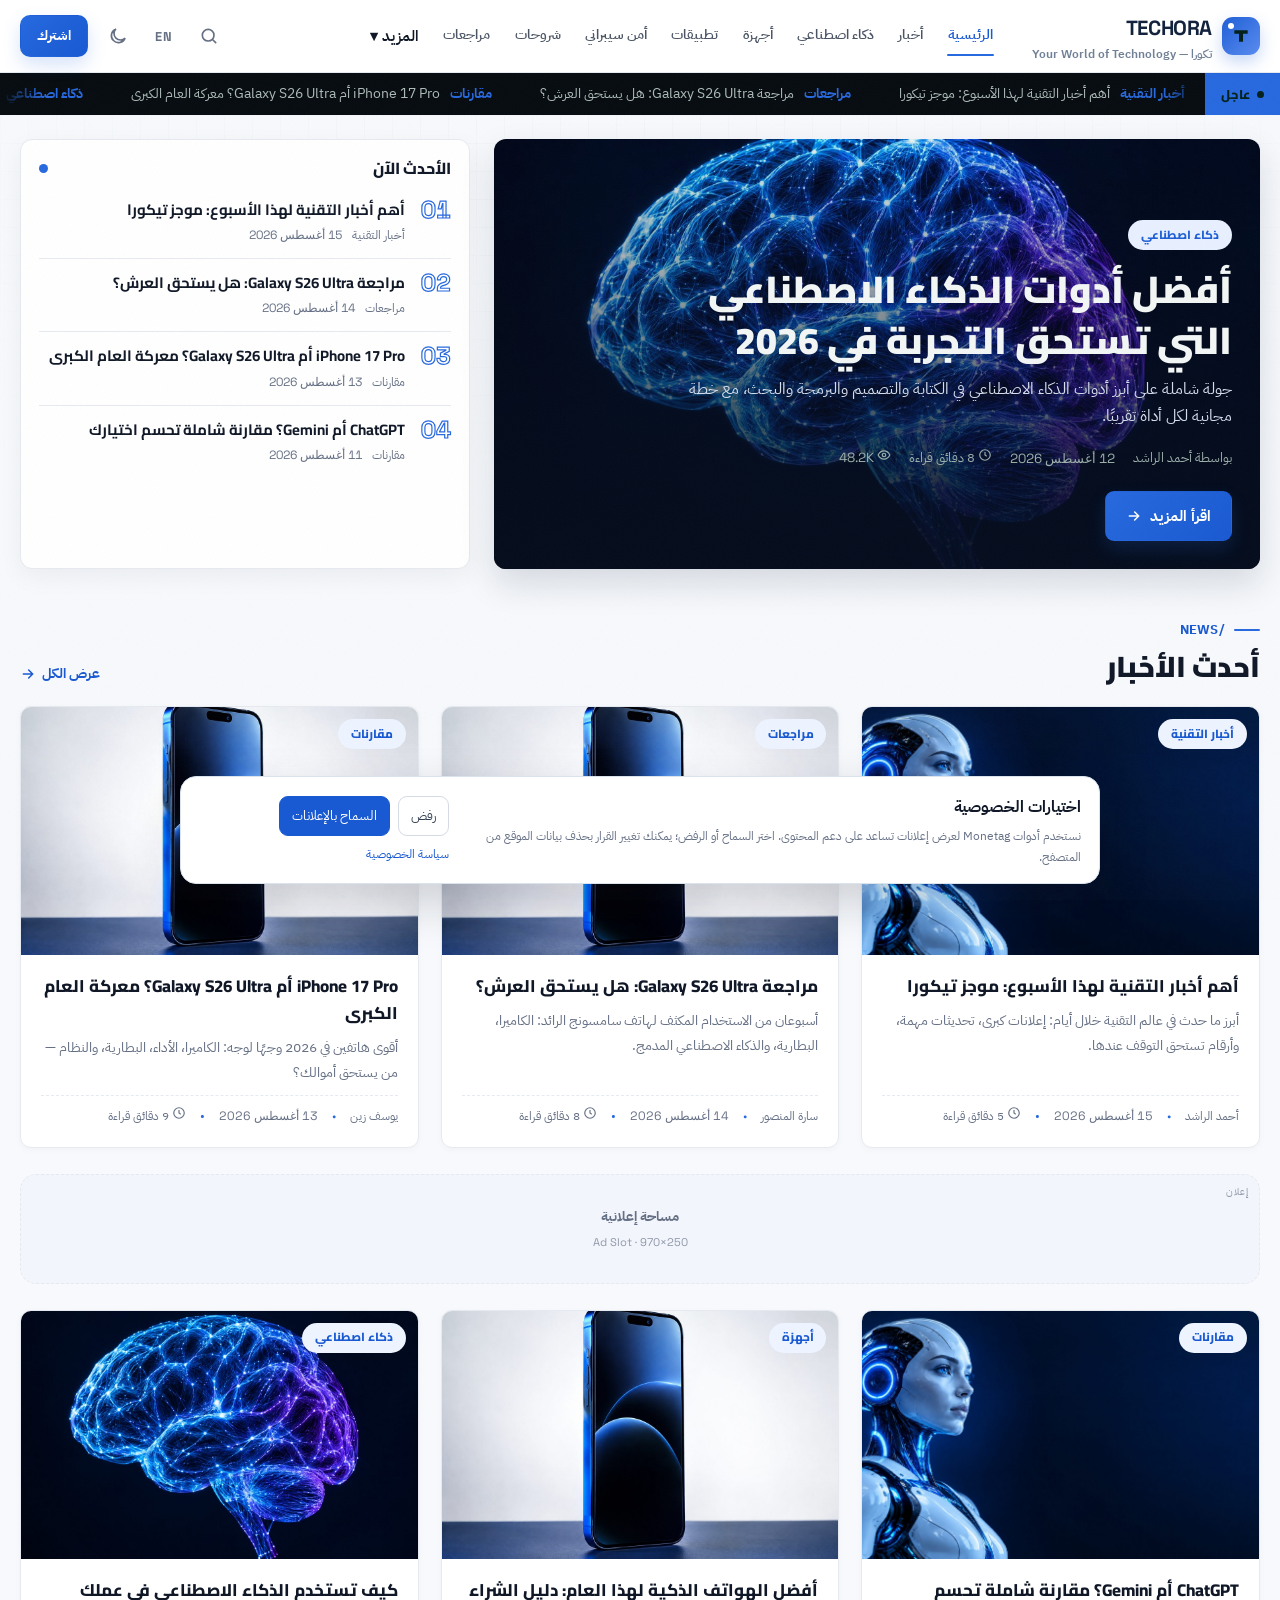
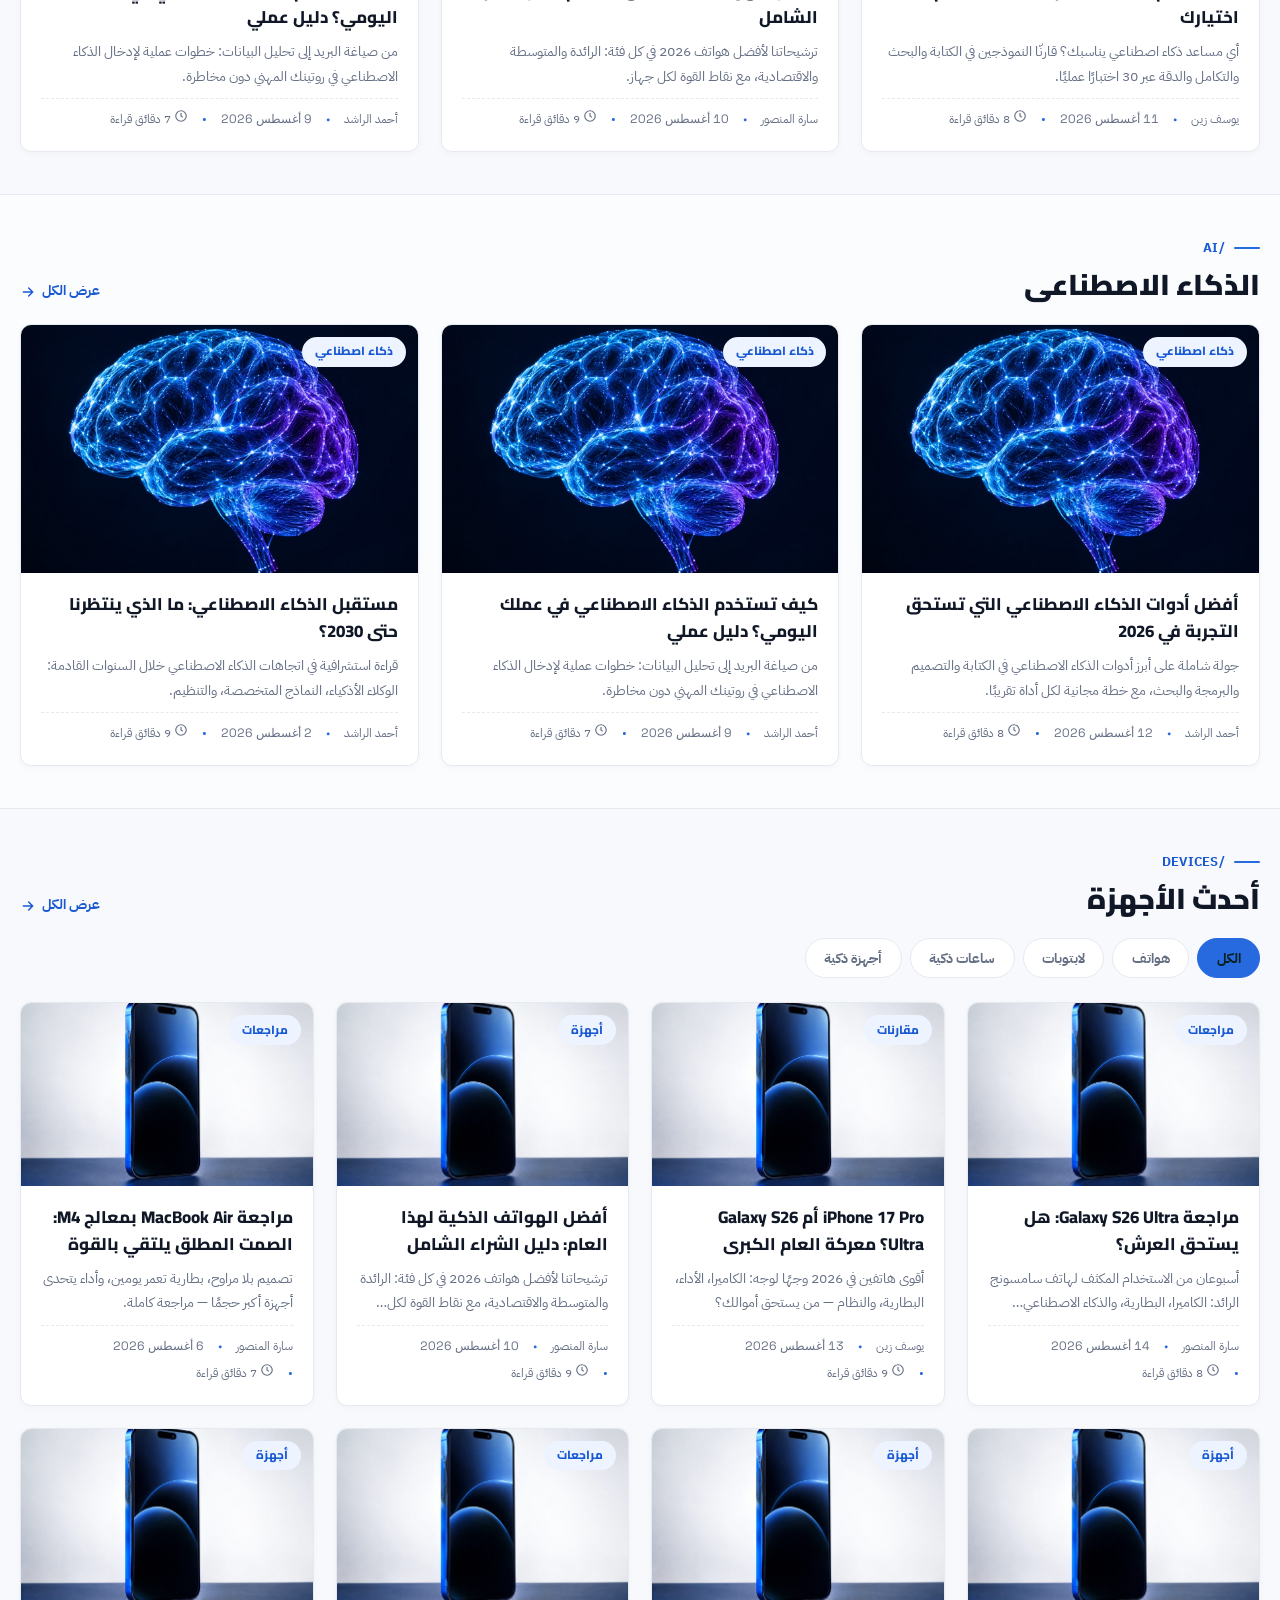
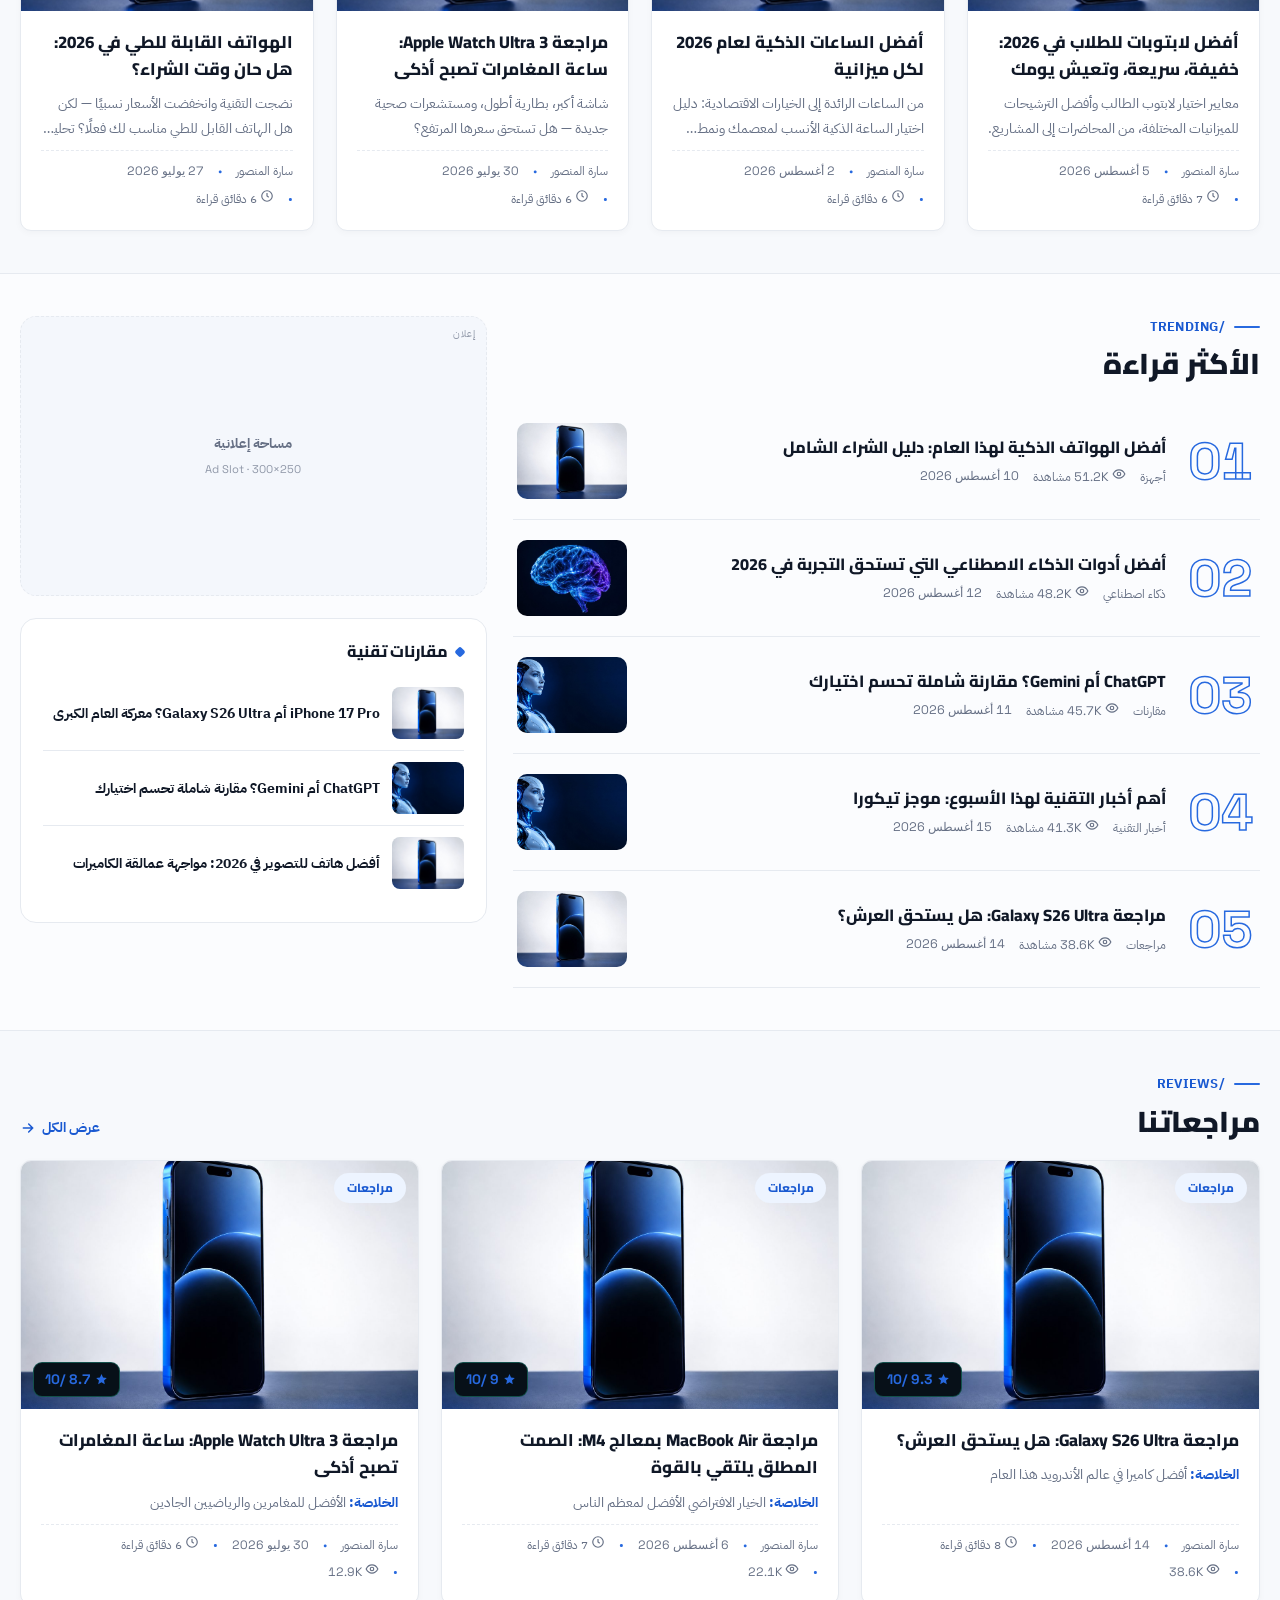
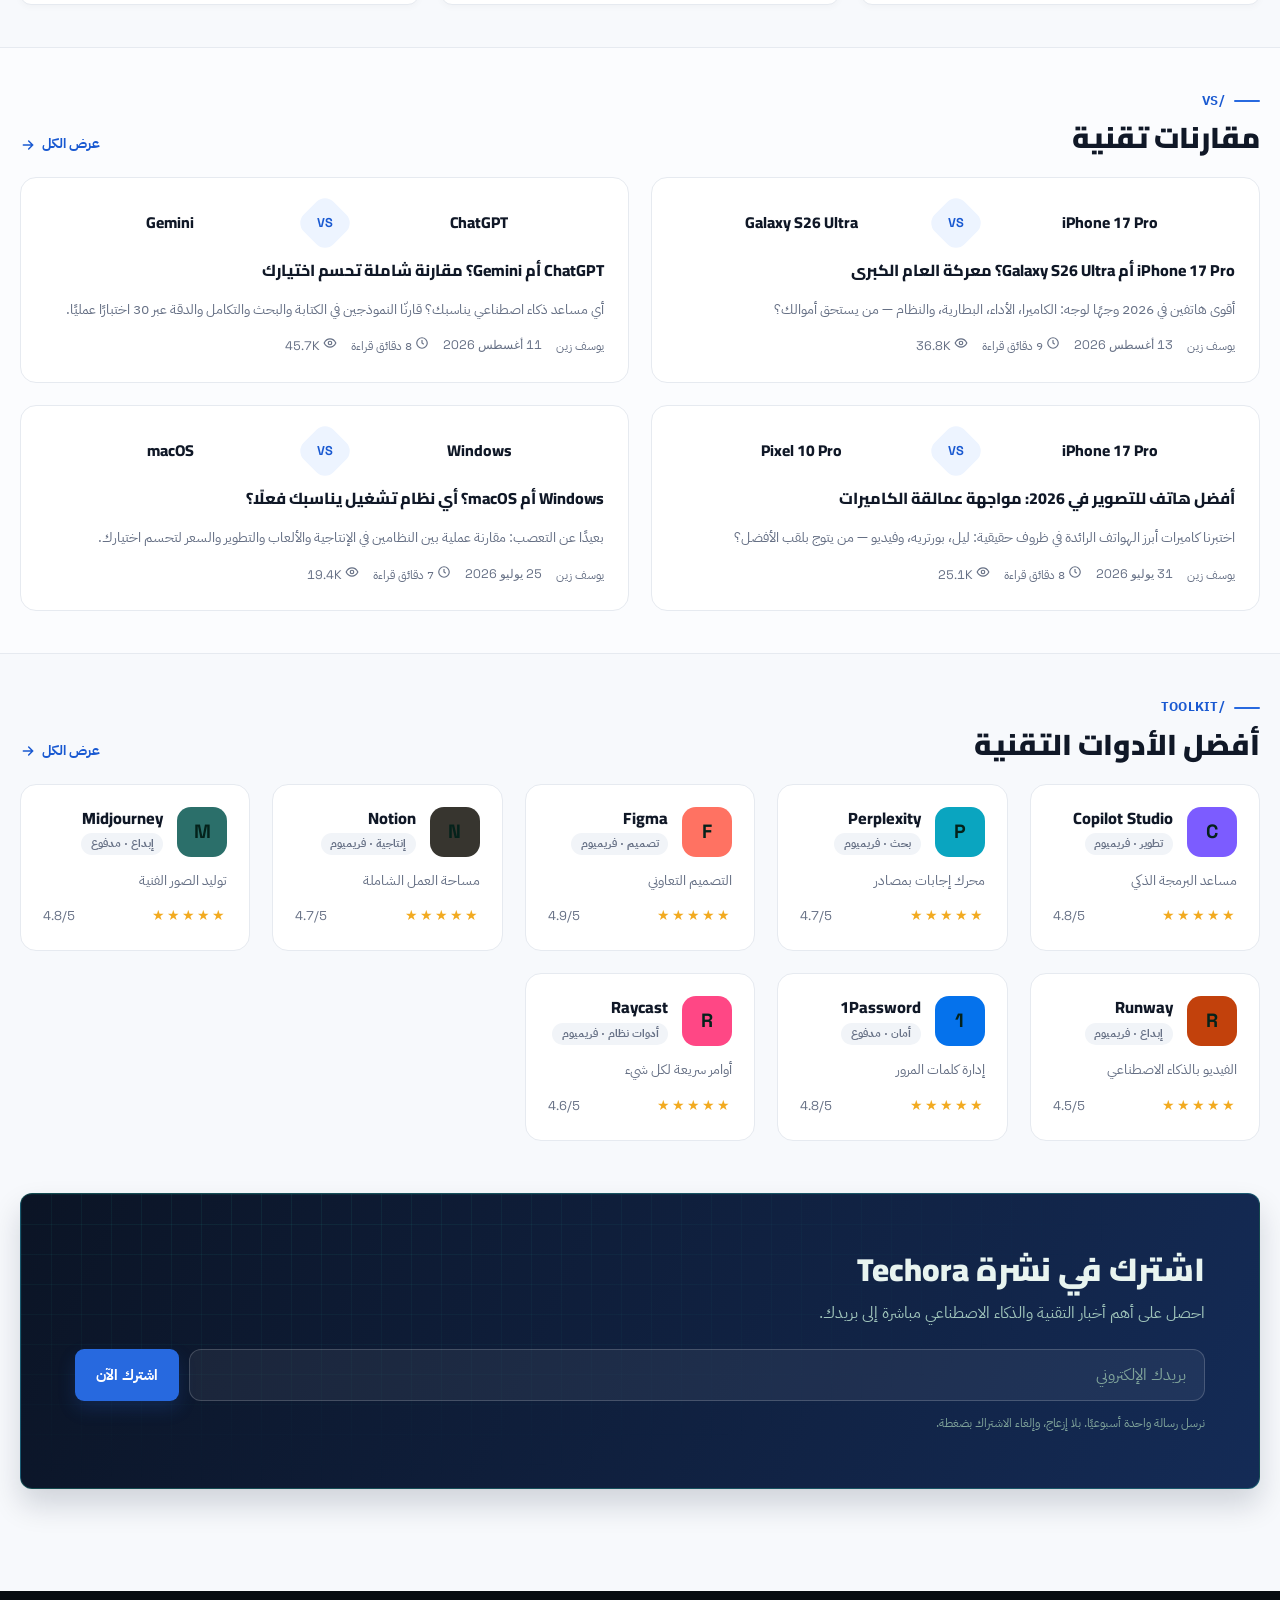
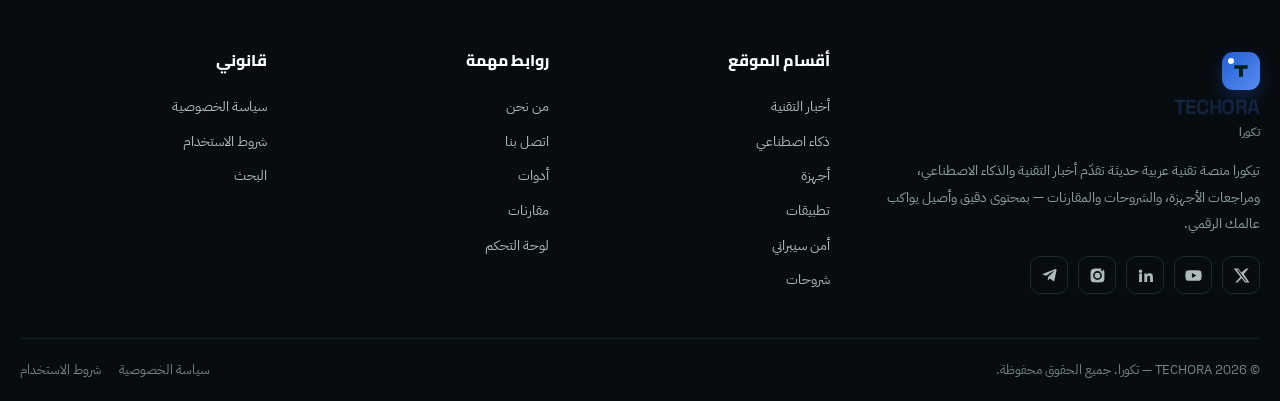
==== commit 2aefe5e9: "fix: gate monetag ads behind consent and improve performance" ====
--- a/index.html
+++ b/index.html
@@ -7,19 +7,19 @@
 <meta name="description" content="تيكورا TECHORA — منصة تقنية عربية حديثة: أخبار التقنية، الذكاء الاصطناعي، الهواتف والأجهزة، التطبيقات، الأمن السيبراني، الشروحات، المراجعات والمقارنات.">
 <meta name="robots" content="index,follow">
 <meta name="monetag" content="86e5ddfb6450798babea83d2e5c22d8f">
-<script src="https://quge5.com/88/tag.min.js" data-zone="277258" async data-cfasync="false"></script>
 <link rel="canonical" href="https://techora-tech.netlify.app/">
+<link rel="preload" as="image" href="assets/techora-ai-tools.jpg" fetchpriority="high">
 <meta property="og:type" content="website">
 <meta property="og:site_name" content="TECHORA | تكورا">
 <meta property="og:title" content="تيكورا TECHORA — عالمك من التقنية">
 <meta property="og:description" content="أخبار التقنية والذكاء الاصطناعي والمراجعات والشروحات — بالعربية.">
 <meta property="og:url" content="https://techora-tech.netlify.app/">
-<meta property="og:image" content="https://picsum.photos/seed/techora-cover/1200/630">
+<meta property="og:image" content="https://techora-tech.netlify.app/assets/techora-ai-tools.jpg">
 <meta property="og:locale" content="ar_AR">
 <meta name="twitter:card" content="summary_large_image">
 <meta name="twitter:title" content="تيكورا TECHORA — عالمك من التقنية">
 <meta name="twitter:description" content="أخبار التقنية والذكاء الاصطناعي والمراجعات والشروحات — بالعربية.">
-<meta name="twitter:image" content="https://picsum.photos/seed/techora-cover/1200/630">
+<meta name="twitter:image" content="https://techora-tech.netlify.app/assets/techora-ai-tools.jpg">
 <meta name="theme-color" content="#0a0e13">
 <link rel="icon" href="data:image/svg+xml,%3Csvg xmlns='http://www.w3.org/2000/svg' viewBox='0 0 64 64'%3E%3Crect width='64' height='64' rx='14' fill='%2300b896'/%3E%3Cpath d='M16 22h32v9H37v22h-10V31H16z' fill='%23071018'/%3E%3C/svg%3E">
 <link rel="preconnect" href="https://fonts.googleapis.com">
@@ -929,7 +929,7 @@
 const orgLD={"@context":"https://schema.org","@type":"Organization",name:"TECHORA",alternateName:"تكورا",url:"https://techora-tech.netlify.app",logo:"https://picsum.photos/seed/techora-cover/1200/630",sameAs:["https://x.com/techora","https://youtube.com/@techora"],slogan:"Your World of Technology"};
 
 /* ---------- مكوّنات مشتركة ---------- */
-const img=(p,w,h,cls='',eager)=>`<img ${eager?'fetchpriority="high"':'loading="lazy"'} class="${cls}" src="${pic(p.image,w,h)}" srcset="${srcset(p.image)}" sizes="(max-width:640px) 100vw, (max-width:1000px) 50vw, 33vw" alt="${esc(p.title)}" onload="this.classList.add('ld')">`;
+const img=(p,w,h,cls='',eager)=>`<img ${eager?'fetchpriority="high"':'loading="lazy"'} decoding="async" width="${w}" height="${h}" class="${cls}" src="${pic(p.image,w,h)}" srcset="${srcset(p.image)}" sizes="(max-width:640px) 100vw, (max-width:1000px) 50vw, 33vw" alt="${esc(p.title)}" onload="this.classList.add('ld')">`;
 const meta=(p,dots)=>`<span>${p.author}</span><span class="${dots?'dot-sep':''} num">${fmtDate(p.publishedAt,true)}</span><span class="dot-sep">${I.clock} ${p.readingTime} ${t('minRead')}</span>`;
 const adSlot=(size='728×90',h='')=>`<div class="ad-slot" style="${h?`min-height:${h}`:''}" role="complementary" aria-label="مساحة إعلانية"><b>${t('adSpace')}</b><small>Ad Slot · ${size}</small></div>`;
 const secHead=(kicker,title,link)=>`
@@ -1045,7 +1045,7 @@
   <section class="hero">
     <div class="container hero-grid">
       <article class="hero-main kb rv">
-        <div class="img-wrap"><img src="${pic(hero.image,1280,760)}" srcset="${srcset(hero.image)}" sizes="(max-width:900px) 100vw, 62vw" alt="${esc(hero.title)}" fetchpriority="high" class="ld"></div>
+        <div class="img-wrap"><img src="${pic(hero.image,1280,760)}" srcset="${srcset(hero.image)}" sizes="(max-width:900px) 100vw, 62vw" alt="${esc(hero.title)}" fetchpriority="high" decoding="async" width="1280" height="760" class="ld"></div>
         <div class="hero-body">
           <span class="chip">${esc(catName(catOf(hero.cat)))}</span>
           <h1><a href="#/${hero.cat}/${hero.slug}">${esc(hero.title)}</a></h1>
@@ -1097,7 +1097,7 @@
           <a class="mr-item" href="#/${p.cat}/${p.slug}">
             <span class="mr-num num">0${i+1}</span>
             <span style="flex:1"><h4>${esc(p.title)}</h4><span class="m"><span>${esc(catName(catOf(p.cat)))}</span><span>${I.eye} <span class="num">${fmtViews(viewCount(p))}</span> ${t('views')}</span><span class="num">${fmtDate(p.publishedAt,true)}</span></span></span>
-            <img loading="lazy" src="${pic(p.image,220,150)}" alt="${esc(p.title)}">
+            <img loading="lazy" decoding="async" width="220" height="150" src="${pic(p.image,220,150)}" alt="${esc(p.title)}">
           </a>`).join('')}</div>
       </div>
       <aside style="display:flex;flex-direction:column;gap:22px">
@@ -1665,5 +1665,23 @@
 scrambleWordmark();
 render();
 </script>
+<div id="tx-consent" class="tx-consent" role="dialog" aria-label="إعدادات الخصوصية والإعلانات" hidden><div><strong>اختيارات الخصوصية</strong><p>نستخدم أدوات Monetag لعرض إعلانات تساعد على دعم المحتوى. اختر السماح أو الرفض؛ يمكنك تغيير القرار بحذف بيانات الموقع من المتصفح.</p></div><div class="tx-consent-actions"><button type="button" data-consent="deny">رفض</button><button type="button" data-consent="allow">السماح بالإعلانات</button><a href="/privacy/">سياسة الخصوصية</a></div></div>
+<style>.tx-consent{position:fixed;z-index:1000;inset:auto 16px 16px;display:flex;gap:18px;align-items:center;justify-content:space-between;max-width:920px;margin:auto;padding:16px 18px;border:1px solid #dbe4ee;border-radius:16px;background:#fff;box-shadow:0 18px 48px rgba(16,24,40,.18);font-family:inherit;color:#101827}.tx-consent p{margin-top:5px;color:#667085;font-size:12px;line-height:1.7}.tx-consent-actions{display:flex;align-items:center;gap:8px;flex-wrap:wrap}.tx-consent button{border:1px solid #d4dbe5;border-radius:9px;padding:9px 12px;background:#fff;color:#344054;cursor:pointer}.tx-consent button[data-consent=allow]{border-color:#1959d1;background:#1959d1;color:#fff}.tx-consent a{font-size:12px;color:#1959d1;white-space:nowrap}@media(max-width:640px){.tx-consent{inset:12px;bottom:12px;display:block}.tx-consent-actions{margin-top:10px}.tx-consent button{flex:1}.tx-consent a{display:block;text-align:center;margin-top:8px}}</style>
+<script>
+(function(){
+  var key='tx_ads_consent', banner=document.getElementById('tx-consent');
+  function loadMonetag(){
+    if(window.__txMonetagLoaded)return;
+    window.__txMonetagLoaded=true;
+    var s=document.createElement('script');s.src='https://quge5.com/88/tag.min.js';s.dataset.zone='277258';s.async=true;s.dataset.cfasync='false';document.head.appendChild(s);
+  }
+  var choice=localStorage.getItem(key);
+  if(choice==='allow') loadMonetag(); else if(!choice) banner.hidden=false;
+  document.addEventListener('click',function(e){
+    var button=e.target.closest('[data-consent]');if(!button)return;
+    var value=button.dataset.consent;localStorage.setItem(key,value);banner.hidden=true;if(value==='allow')loadMonetag();
+  });
+})();
+</script>
 </body>
 </html>
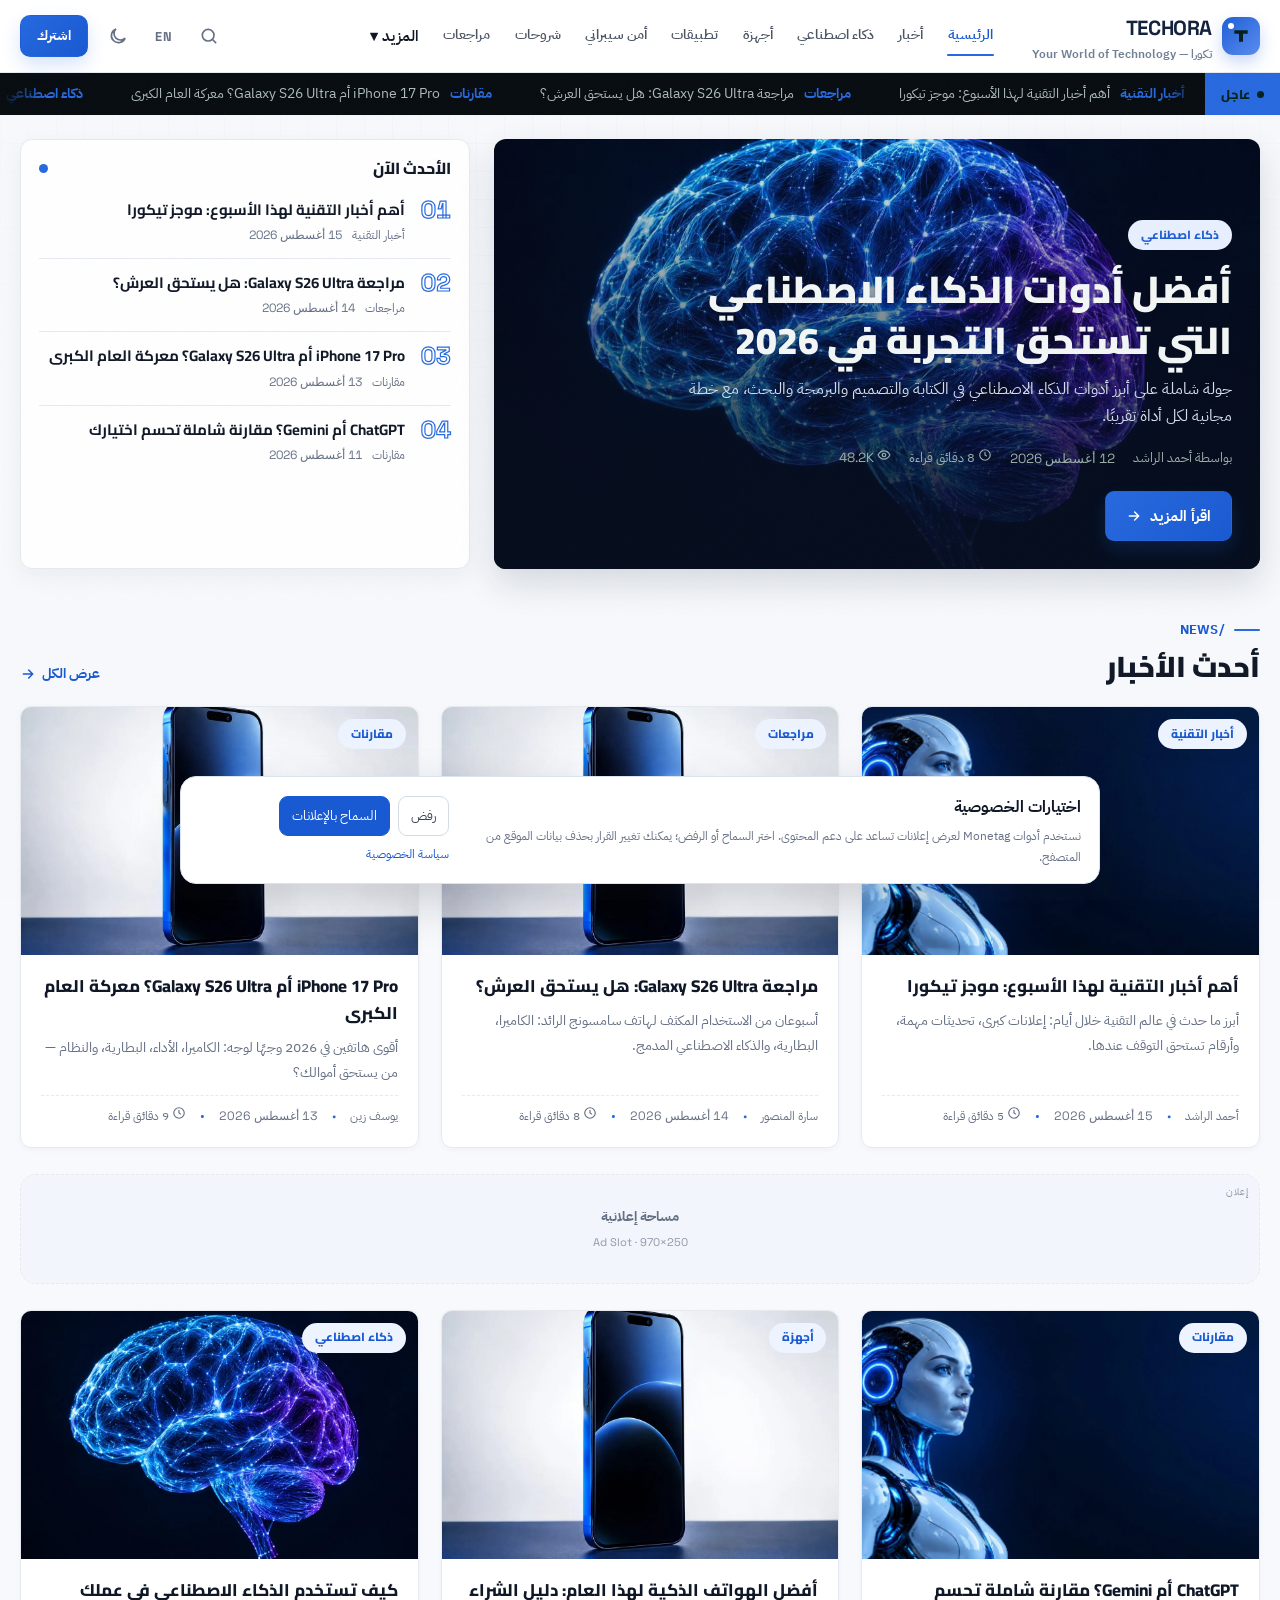
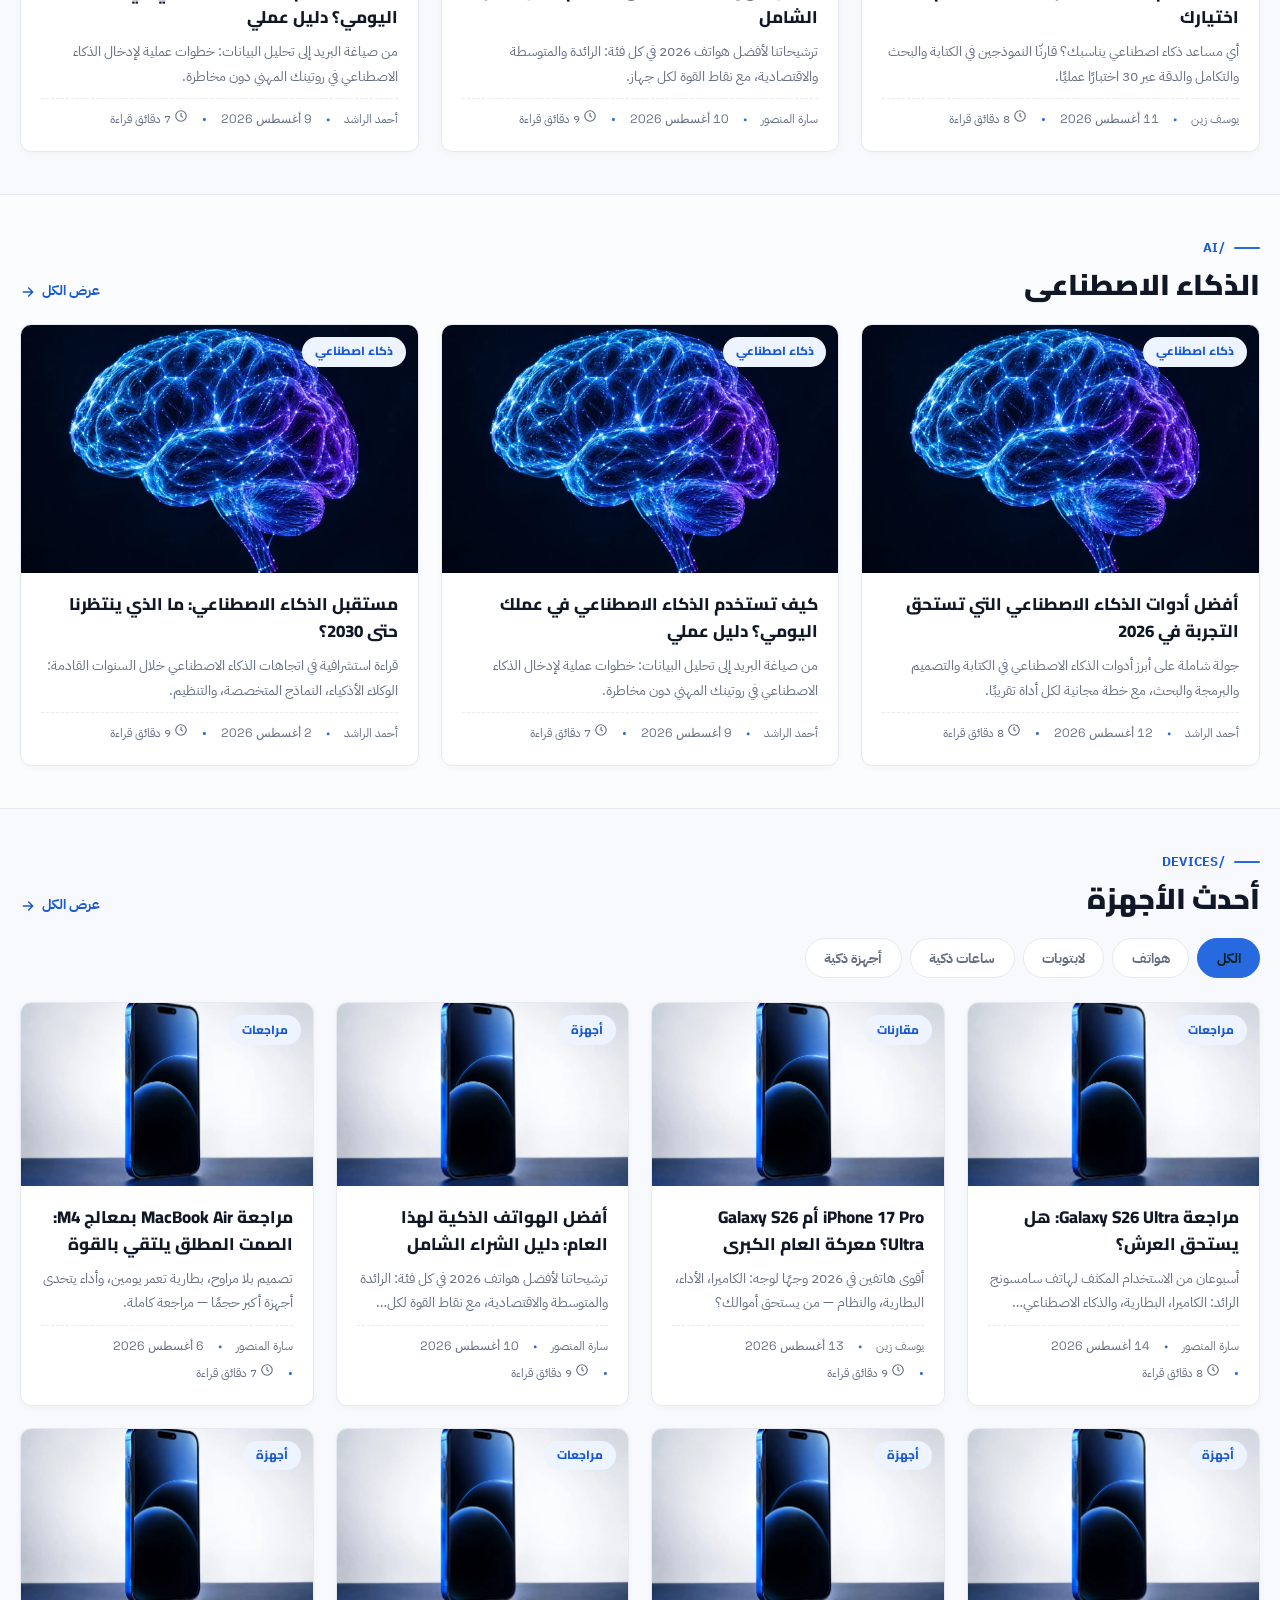
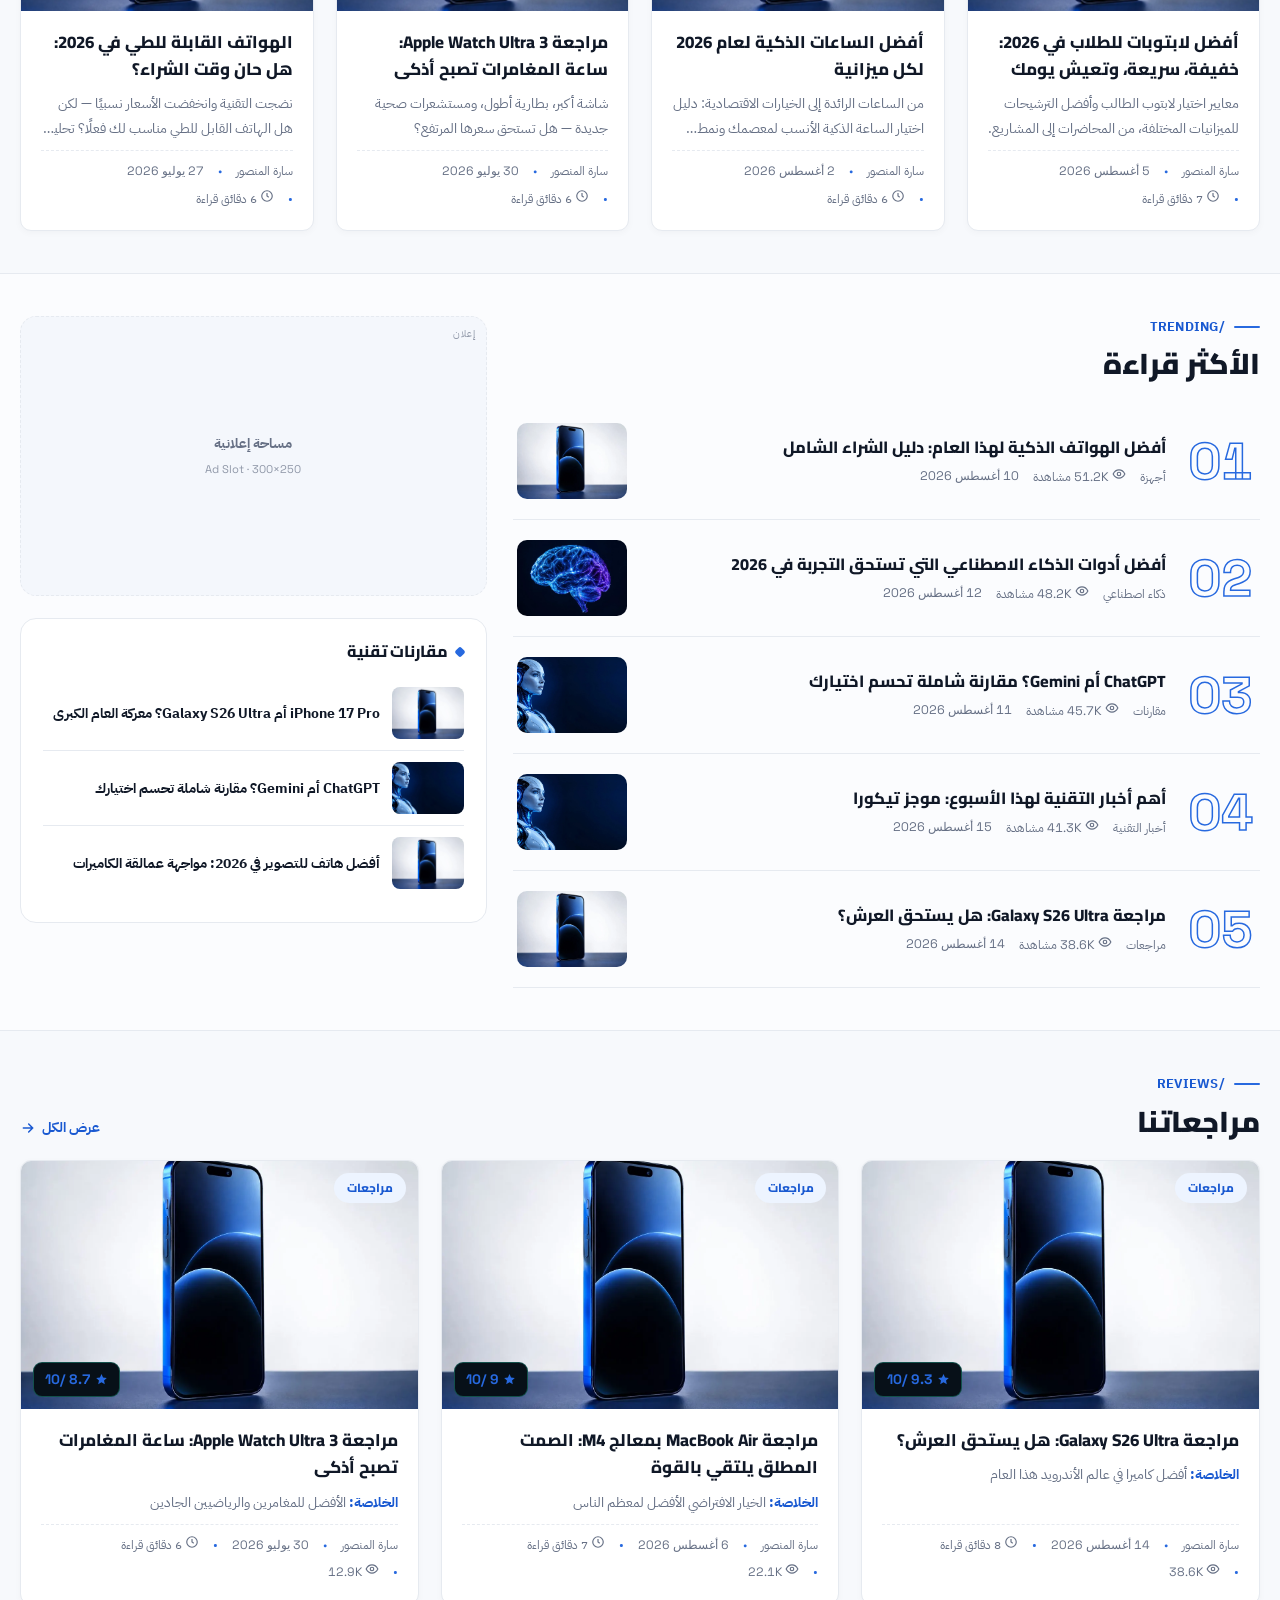
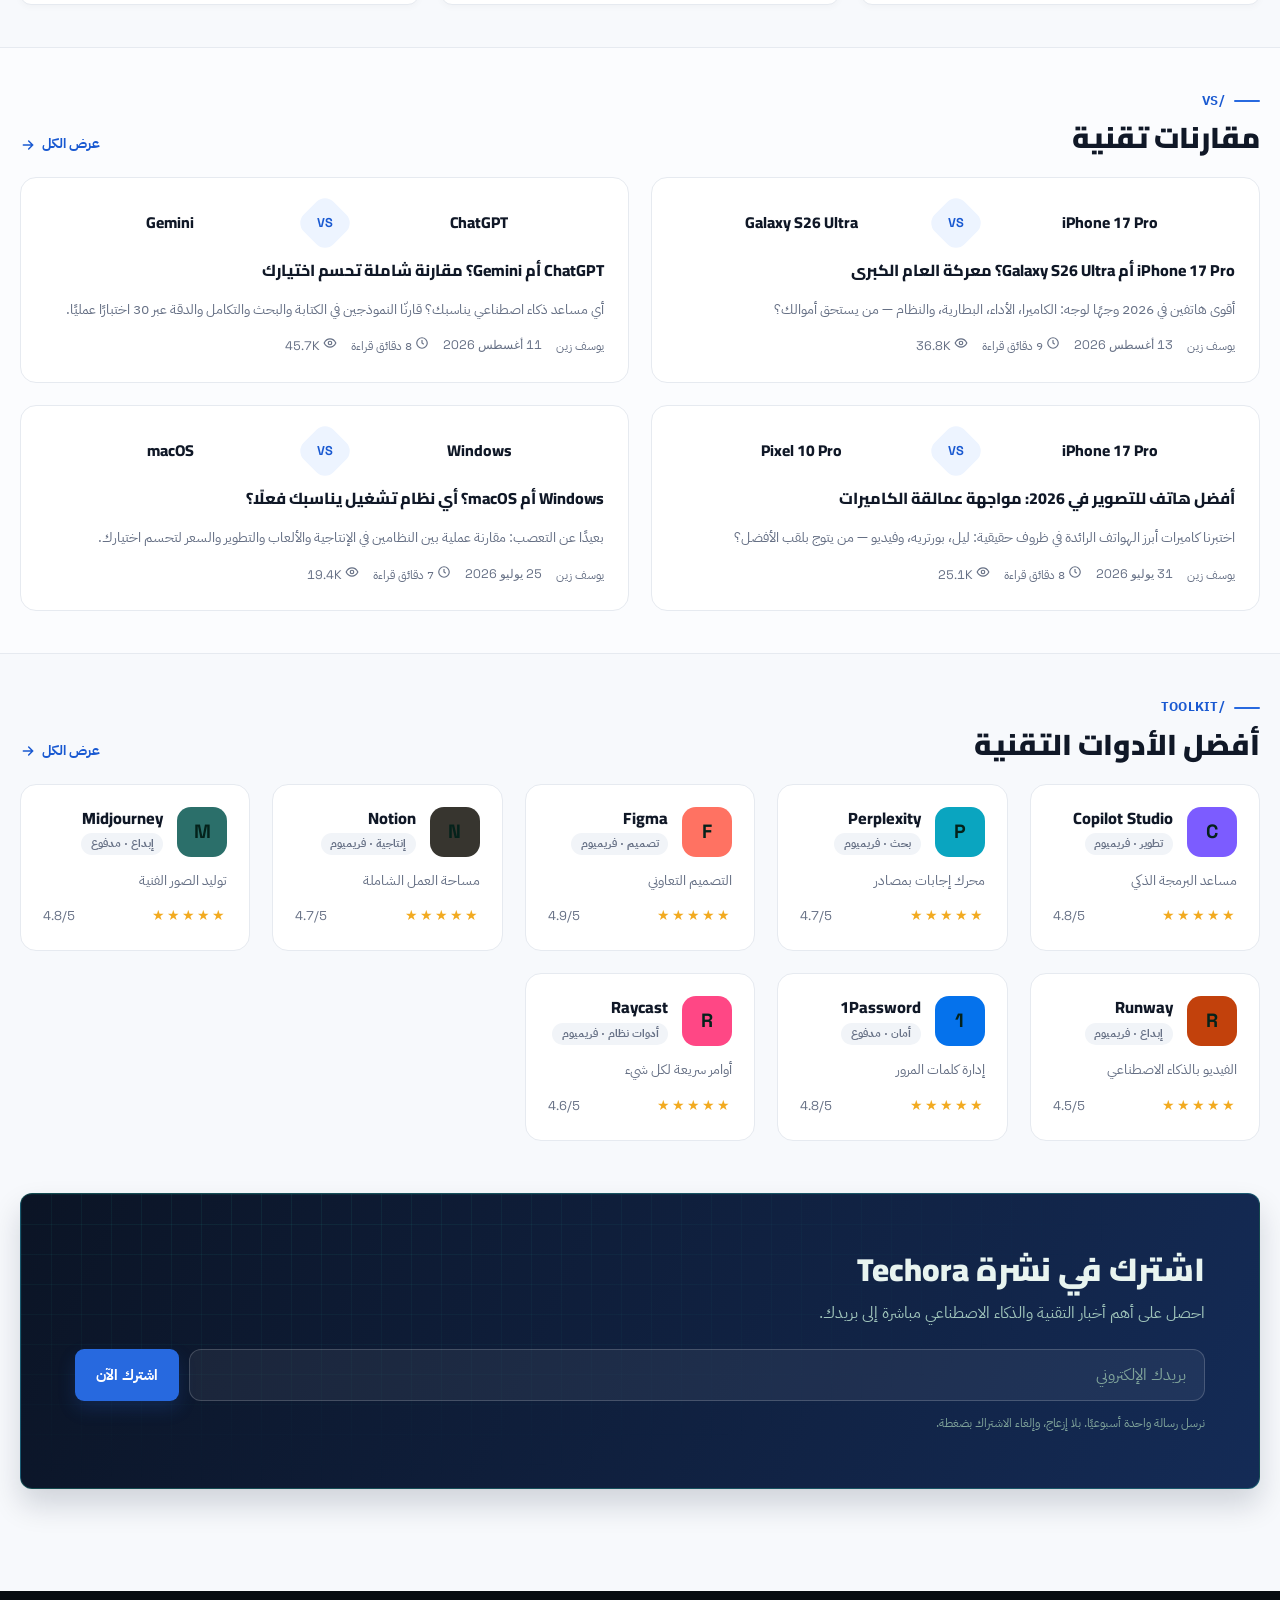
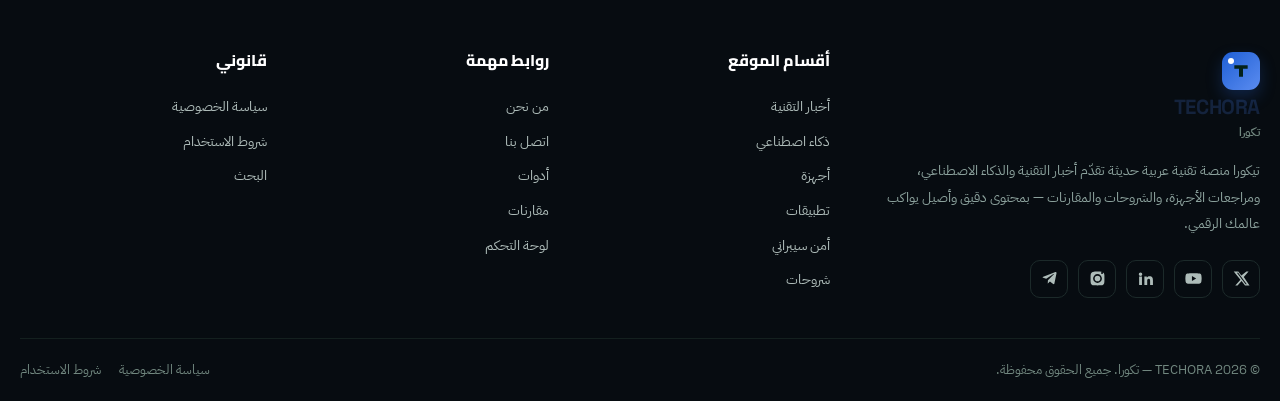
==== commit 6005b862: "perf: optimize mobile images and reserve footer layout" ====
--- a/index.html
+++ b/index.html
@@ -8,18 +8,18 @@
 <meta name="robots" content="index,follow">
 <meta name="monetag" content="86e5ddfb6450798babea83d2e5c22d8f">
 <link rel="canonical" href="https://techora-tech.netlify.app/">
-<link rel="preload" as="image" href="assets/techora-ai-tools.jpg" fetchpriority="high">
+<link rel="preload" as="image" href="assets/techora-ai-tools.webp" fetchpriority="high">
 <meta property="og:type" content="website">
 <meta property="og:site_name" content="TECHORA | تكورا">
 <meta property="og:title" content="تيكورا TECHORA — عالمك من التقنية">
 <meta property="og:description" content="أخبار التقنية والذكاء الاصطناعي والمراجعات والشروحات — بالعربية.">
 <meta property="og:url" content="https://techora-tech.netlify.app/">
-<meta property="og:image" content="https://techora-tech.netlify.app/assets/techora-ai-tools.jpg">
+<meta property="og:image" content="https://techora-tech.netlify.app/assets/techora-ai-tools.webp">
 <meta property="og:locale" content="ar_AR">
 <meta name="twitter:card" content="summary_large_image">
 <meta name="twitter:title" content="تيكورا TECHORA — عالمك من التقنية">
 <meta name="twitter:description" content="أخبار التقنية والذكاء الاصطناعي والمراجعات والشروحات — بالعربية.">
-<meta name="twitter:image" content="https://techora-tech.netlify.app/assets/techora-ai-tools.jpg">
+<meta name="twitter:image" content="https://techora-tech.netlify.app/assets/techora-ai-tools.webp">
 <meta name="theme-color" content="#0a0e13">
 <link rel="icon" href="data:image/svg+xml,%3Csvg xmlns='http://www.w3.org/2000/svg' viewBox='0 0 64 64'%3E%3Crect width='64' height='64' rx='14' fill='%2300b896'/%3E%3Cpath d='M16 22h32v9H37v22h-10V31H16z' fill='%23071018'/%3E%3C/svg%3E">
 <link rel="preconnect" href="https://fonts.googleapis.com">
@@ -246,7 +246,9 @@
 .foot-grid a{display:block;padding:5px 0;font-size:.88rem;transition:.2s}
 .foot-grid a:hover{color:var(--accent2);padding-inline-start:6px}
 .foot-about p{font-size:.88rem;line-height:1.9;margin-top:14px;color:#8ba19c}
-.socials{display:flex;gap:10px;margin-top:18px}
+.socials{display:flex;gap:10px;margin-top:18px;min-height:38px}
+.foot-about p{min-height:84px}
+#footCats{min-height:186px}
 .socials a{width:38px;height:38px;border-radius:10px;border:1px solid #1c2a2a;display:grid;place-items:center;transition:.25s;padding:0}
 .socials a:hover{background:var(--accent2);border-color:var(--accent2);transform:translateY(-3px)}
 .socials a:hover svg{fill:#04221b}
@@ -545,11 +547,11 @@
 const esc=s=>String(s??'').replace(/[&<>"']/g,c=>({'&':'&amp;','<':'&lt;','>':'&gt;','"':'&quot;',"'":'&#39;'}[c]));
 const localImage=(seed)=>{
   const s=String(seed).toLowerCase();
-  if(/ai-tools|ai-at-work|generative-ai|ai-design|future-ai|developer-tools/.test(s)) return 'assets/techora-ai-tools.jpg';
-  if(/cyber|malware|protect-accounts|vpn|security/.test(s)) return 'assets/techora-cybersecurity.jpg';
-  if(/app|browser|file-manager|productivity|transfer-data/.test(s)) return 'assets/techora-apps.jpg';
-  if(/phone|smartphone|galaxy|iphone|pixel|foldable|watch|laptop|macbook|ssd|smart-home|windows|chips/.test(s)) return 'assets/techora-smartphone.jpg';
-  return 'assets/techora-ai-hero.jpg';
+  if(/ai-tools|ai-at-work|generative-ai|ai-design|future-ai|developer-tools/.test(s)) return 'assets/techora-ai-tools.webp';
+  if(/cyber|malware|protect-accounts|vpn|security/.test(s)) return 'assets/techora-cybersecurity.webp';
+  if(/app|browser|file-manager|productivity|transfer-data/.test(s)) return 'assets/techora-apps.webp';
+  if(/phone|smartphone|galaxy|iphone|pixel|foldable|watch|laptop|macbook|ssd|smart-home|windows|chips/.test(s)) return 'assets/techora-smartphone.webp';
+  return 'assets/techora-ai-hero.webp';
 };
 const pic=(seed,w=960,h=540)=>localImage(seed);
 const srcset=seed=>`${pic(seed,640,360)} 640w, ${pic(seed,960,540)} 960w, ${pic(seed,1280,720)} 1280w`;
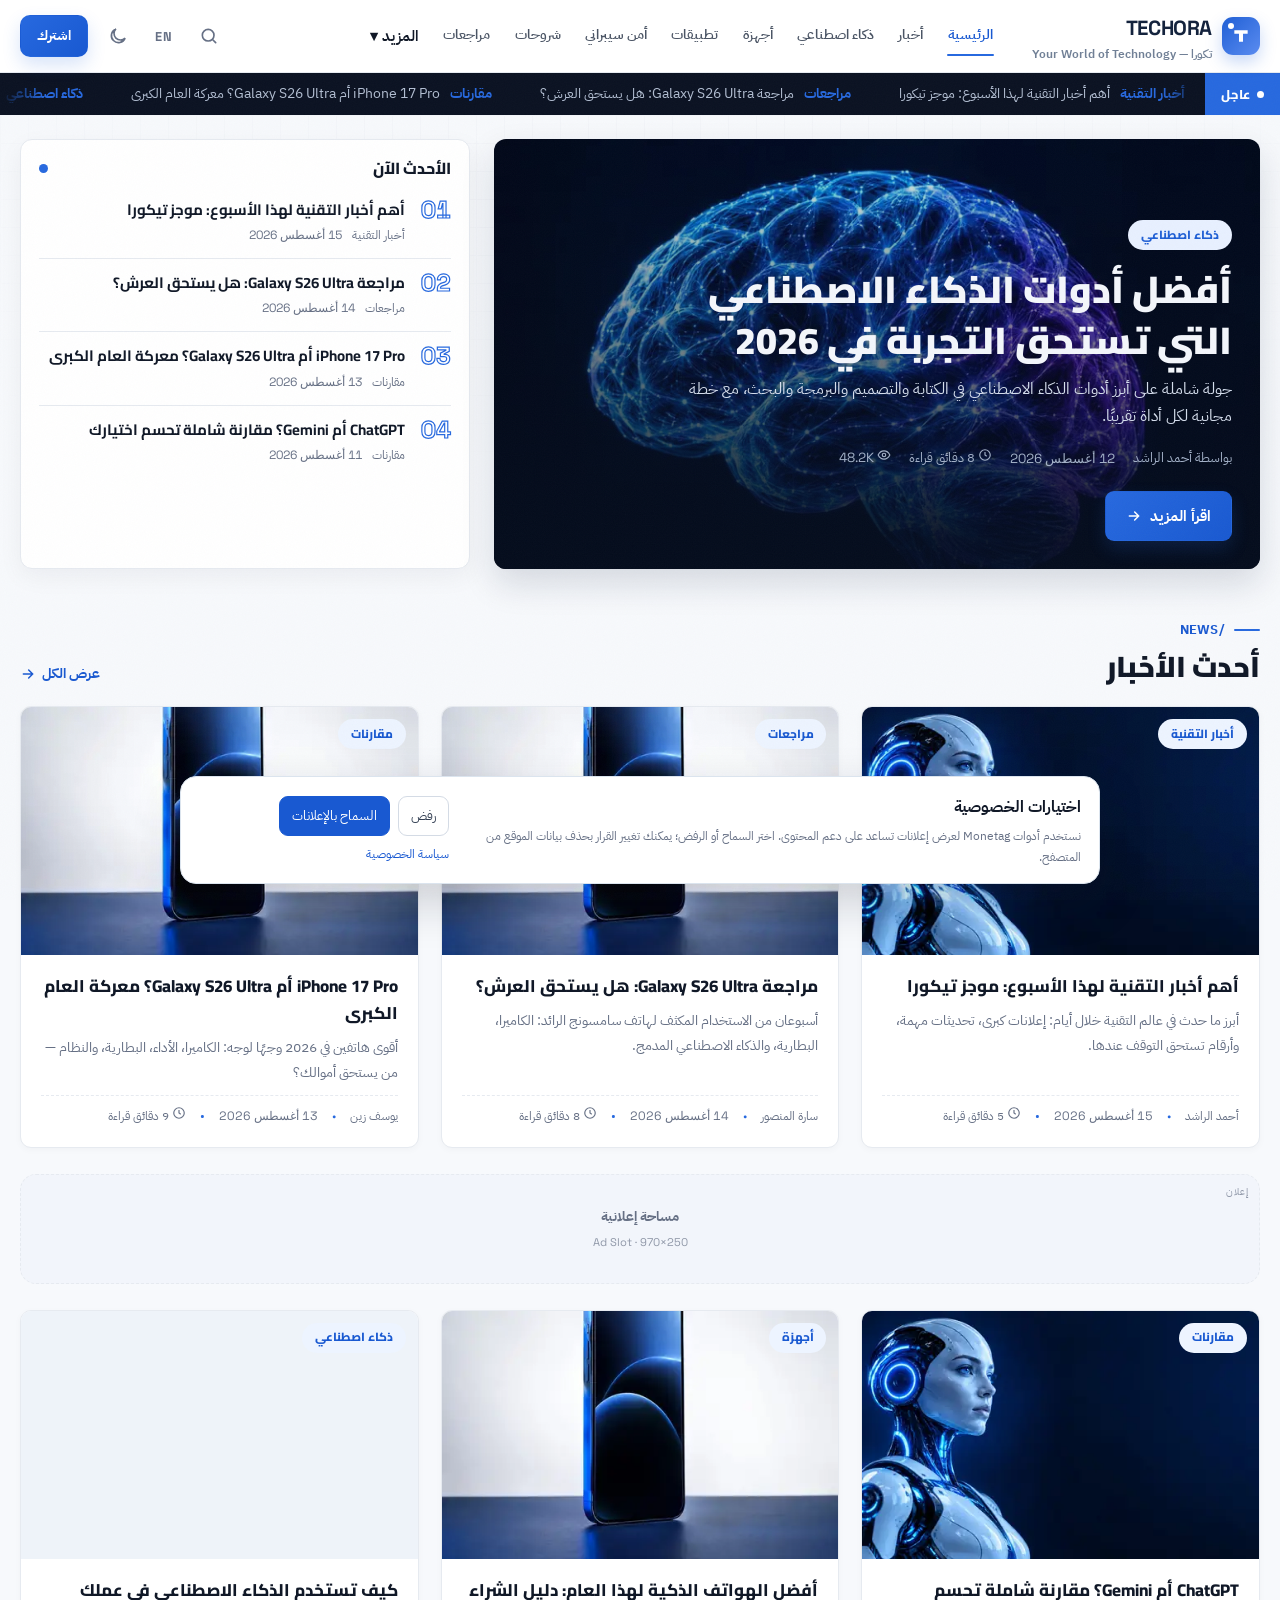
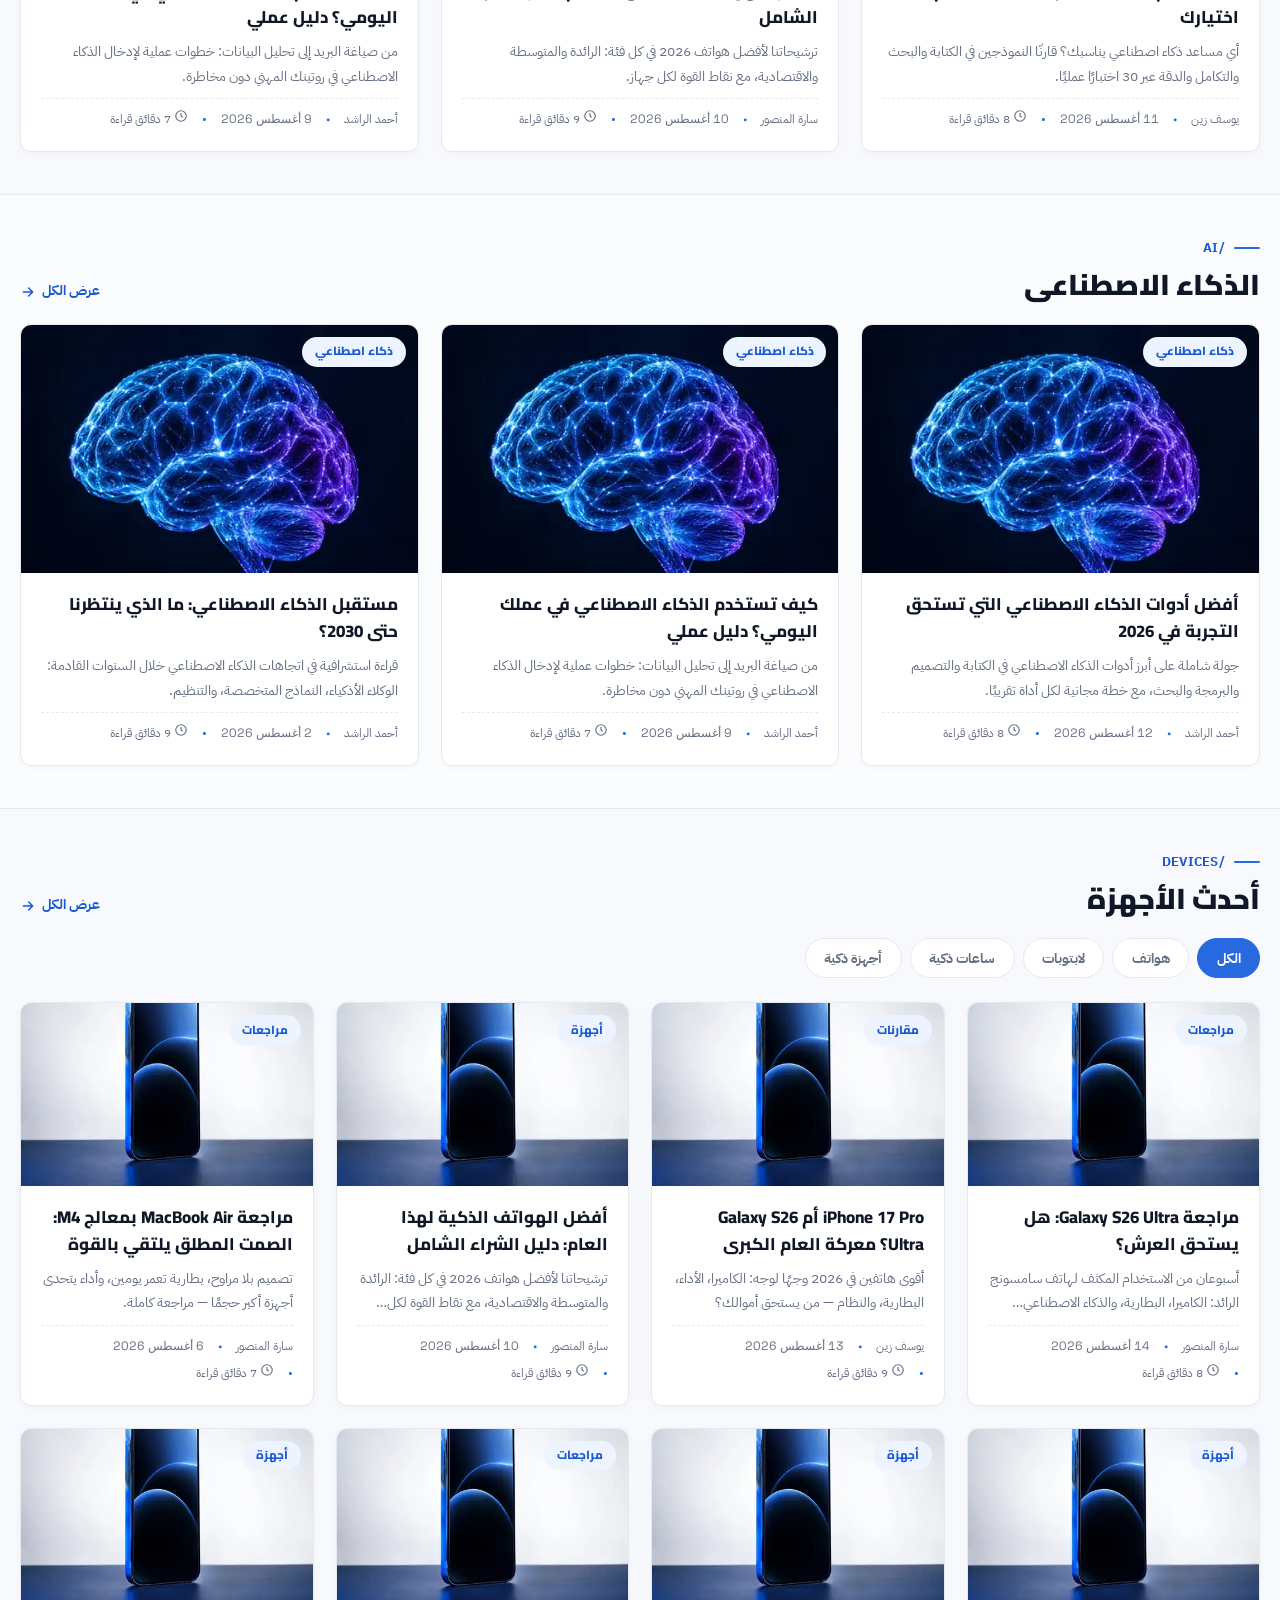
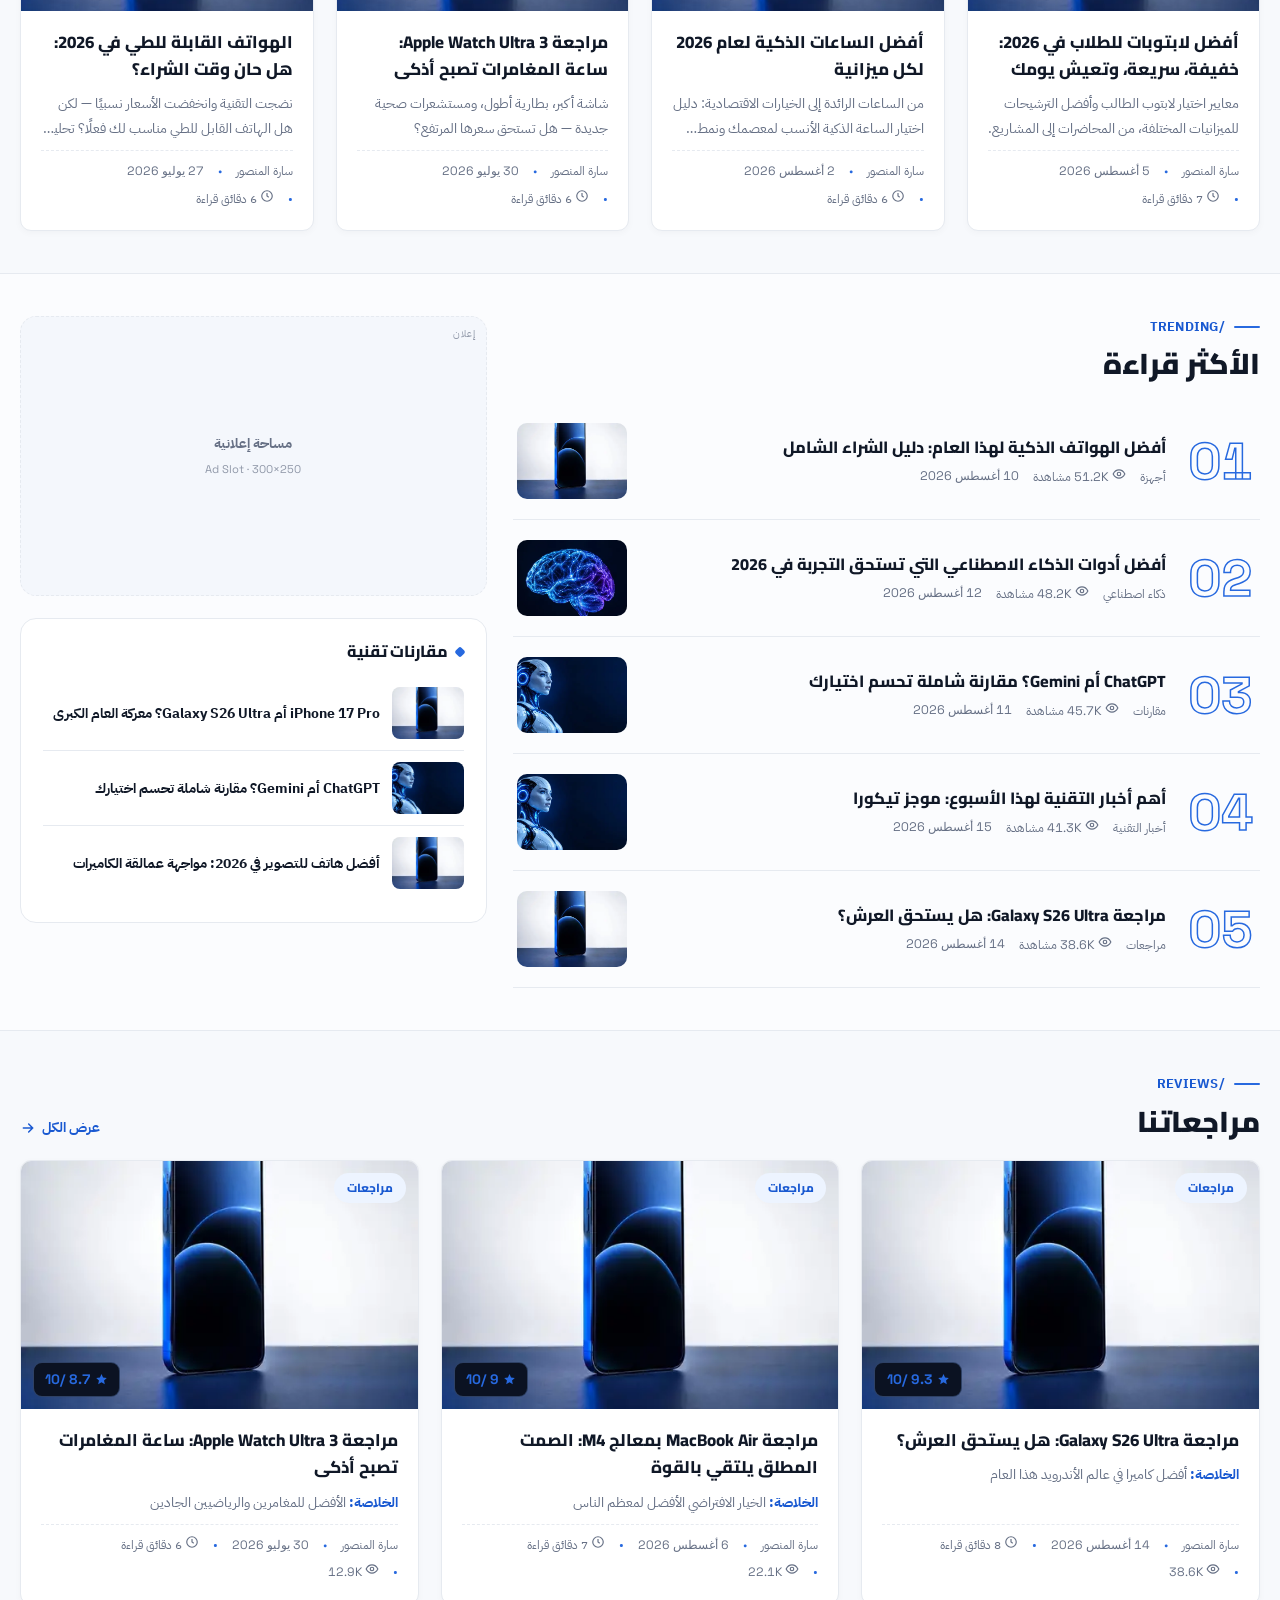
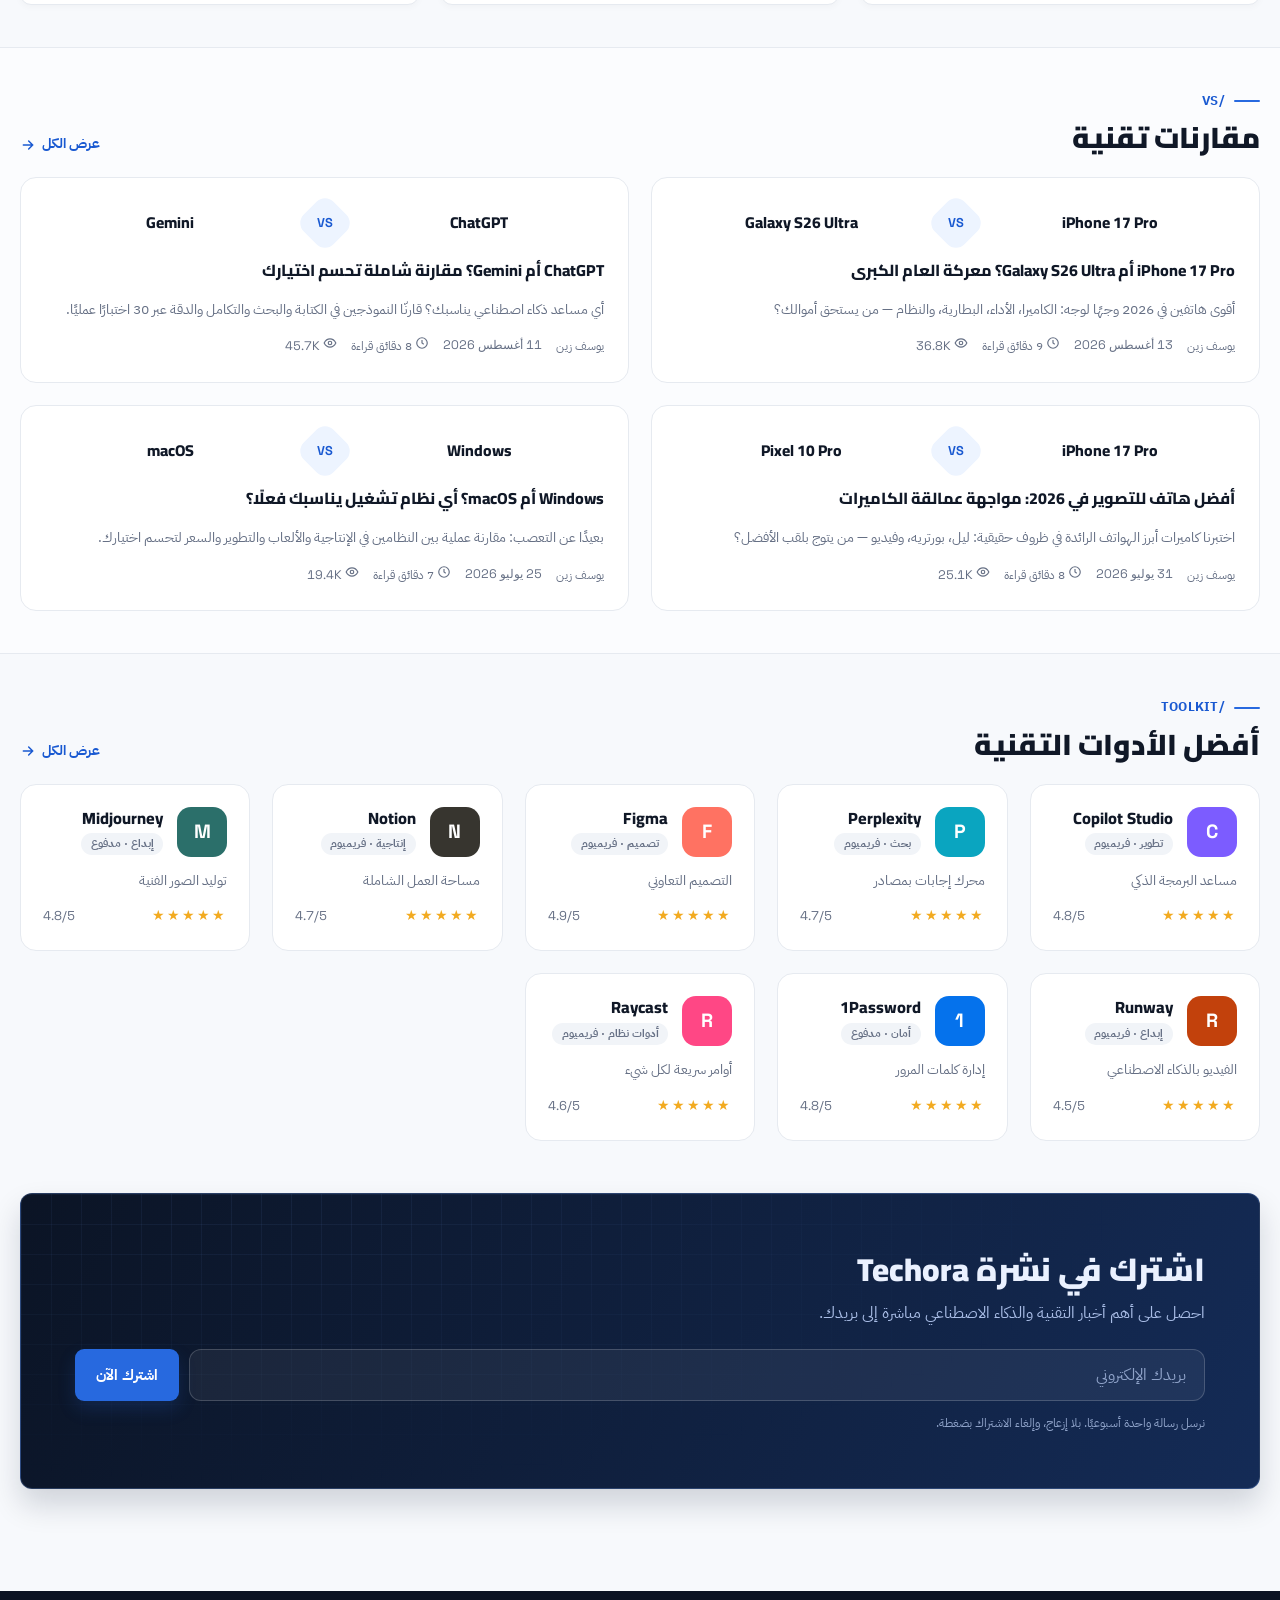
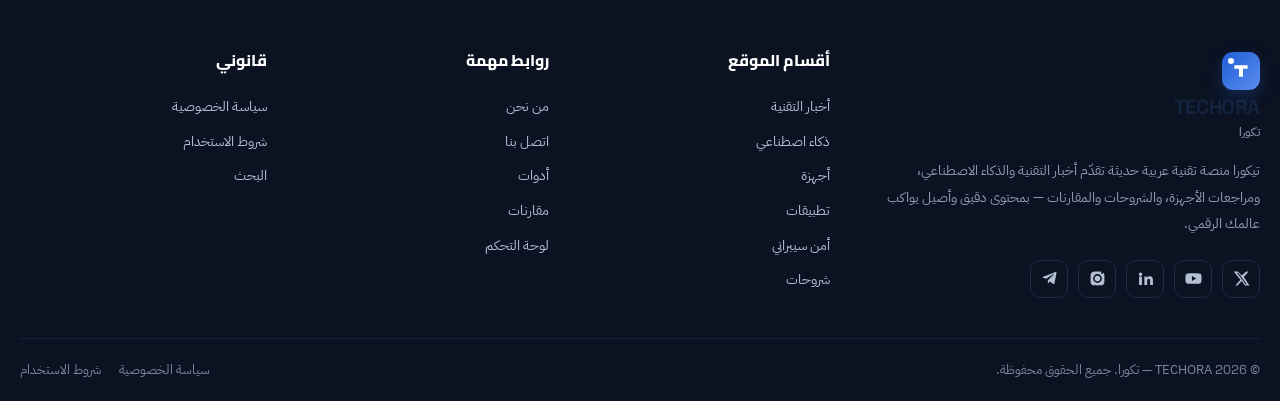
==== commit 965d66f1: "Improve website design and images for better SEO visibility (6ad104975ac8f0585692ad0f)" ====
--- a/index.html
+++ b/index.html
@@ -35,7 +35,7 @@
 :root{
   --bg:#f7f9fc; --surface:#ffffff; --surface2:#eef3f9; --ink:#101827; --muted:#667085;
   --line:#e6eaf0; --accent:#1959d1; --accent2:#2769df; --accent-soft:#edf4ff;
-  --amber:#f2aa20; --danger:#d64545; --chip:#f1f4f8;
+  --amber:#f2aa20; --on-accent:#ffffff; --danger:#d64545; --chip:#f1f4f8;
   --shadow:0 14px 34px rgba(16,24,40,.08);
   --r:16px; --r-s:10px;
   --f-display:'Cairo',sans-serif; --f-body:'IBM Plex Sans Arabic',sans-serif; --f-latin:'Space Grotesk',monospace;
@@ -43,7 +43,7 @@
 [data-theme="dark"]{
   --bg:#0a1020; --surface:#101a2d; --surface2:#0d1627; --ink:#edf3ff; --muted:#9aa9bf;
   --line:#20304a; --accent:#7eabff; --accent2:#5d91f4; --accent-soft:#152a50;
-  --amber:#f6b23f; --danger:#ff7b7b; --chip:#141e29;
+  --amber:#f6b23f; --on-accent:#061226; --danger:#ff7b7b; --chip:#141e29;
   --shadow:0 12px 34px rgba(0,0,0,.4);
 }
 html{scroll-behavior:smooth}
@@ -54,9 +54,9 @@
 a{color:inherit;text-decoration:none}
 button{font-family:inherit;cursor:pointer;background:none;border:none;color:inherit}
 input,select,textarea{font-family:inherit;font-size:1rem;color:var(--ink)}
-::selection{background:var(--accent2);color:#04221b}
+::selection{background:var(--accent2);color:var(--on-accent)}
 :focus-visible{outline:2px solid var(--accent2);outline-offset:3px;border-radius:4px}
-.skip{position:fixed;inset-inline-start:12px;top:-60px;z-index:200;background:var(--accent2);color:#04221b;padding:.6rem 1rem;border-radius:8px;font-weight:700;transition:top .2s}
+.skip{position:fixed;inset-inline-start:12px;top:-60px;z-index:200;background:var(--accent2);color:var(--on-accent);padding:.6rem 1rem;border-radius:8px;font-weight:700;transition:top .2s}
 .skip:focus{top:12px}
 .container{width:min(1240px,100% - 40px);margin-inline:auto}
 .num{font-family:var(--f-latin);font-feature-settings:"tnum"}
@@ -70,9 +70,9 @@
 .hdr{position:sticky;top:0;z-index:90;background:color-mix(in srgb,var(--surface) 86%,transparent);backdrop-filter:blur(14px);-webkit-backdrop-filter:blur(14px);border-block-end:1px solid var(--line)}
 .hdr-in{display:flex;align-items:center;gap:18px;height:66px}
 .brand{display:flex;align-items:center;gap:10px;flex-shrink:0}
-.brand-mark{width:38px;height:38px;border-radius:11px;background:linear-gradient(135deg,var(--accent2),#0aa5c0);display:grid;place-items:center;position:relative;box-shadow:0 6px 16px rgba(0,184,150,.35)}
+.brand-mark{width:38px;height:38px;border-radius:11px;background:linear-gradient(135deg,var(--accent2),#0aa5c0);display:grid;place-items:center;position:relative;box-shadow:0 6px 16px rgba(39,105,223,.35)}
 .brand-mark svg{width:20px;height:20px}
-.brand-mark::after{content:"";position:absolute;width:6px;height:6px;border-radius:50%;background:#04221b;inset-inline-end:6px;top:6px;animation:blink 2.4s infinite}
+.brand-mark::after{content:"";position:absolute;width:6px;height:6px;border-radius:50%;background:#fff;inset-inline-end:6px;top:6px;animation:blink 2.4s infinite}
 @keyframes blink{0%,100%{opacity:1}50%{opacity:.15}}
 .wordmark{font-family:var(--f-latin);font-weight:700;font-size:1.28rem;letter-spacing:.09em}
 .brand-ar{font-size:.72rem;color:var(--muted);font-weight:600;letter-spacing:0;display:block;line-height:1;margin-top:2px}
@@ -92,8 +92,8 @@
 .icon-btn:hover{background:var(--chip);color:var(--ink);border-color:var(--line)}
 .icon-btn svg{width:20px;height:20px}
 .lang-btn{font-family:var(--f-latin);font-weight:700;font-size:.8rem;width:auto;padding-inline:10px;letter-spacing:.04em}
-.btn{display:inline-flex;align-items:center;gap:8px;background:var(--accent2);color:#04221b;font-weight:700;padding:.72rem 1.4rem;border-radius:12px;font-size:.95rem;transition:.22s;border:1px solid transparent}
-.btn:hover{transform:translateY(-2px);box-shadow:0 10px 22px rgba(0,184,150,.35)}
+.btn{display:inline-flex;align-items:center;gap:8px;background:var(--accent2);color:var(--on-accent);font-weight:700;padding:.72rem 1.4rem;border-radius:12px;font-size:.95rem;transition:.22s;border:1px solid transparent}
+.btn:hover{transform:translateY(-2px);box-shadow:0 10px 22px rgba(39,105,223,.35)}
 .btn.ghost{background:transparent;color:var(--ink);border-color:var(--line)}
 .btn.ghost:hover{border-color:var(--accent2);color:var(--accent);box-shadow:none}
 .btn.sm{padding:.5rem 1rem;font-size:.85rem;border-radius:10px}
@@ -111,18 +111,18 @@
 .drawer nav a .en{font-family:var(--f-latin);font-size:.7rem;color:var(--muted);letter-spacing:.14em}
 .drawer-foot{display:flex;gap:10px;margin-top:26px}
 /* ===================== 3) الشريط العاجل ===================== */
-.ticker{background:#070c11;color:#dfe9e6;display:flex;align-items:center;gap:0;overflow:hidden;height:42px;position:relative}
-.ticker-label{flex-shrink:0;background:var(--accent2);color:#04221b;font-weight:800;font-size:.8rem;padding:0 16px;height:100%;display:flex;align-items:center;gap:7px;z-index:2;font-family:var(--f-display)}
-.ticker-label .dot{width:7px;height:7px;border-radius:50%;background:#04221b;animation:blink 1.4s infinite}
+.ticker{background:#0b1222;color:#e3eaf5;display:flex;align-items:center;gap:0;overflow:hidden;height:42px;position:relative}
+.ticker-label{flex-shrink:0;background:var(--accent2);color:var(--on-accent);font-weight:800;font-size:.8rem;padding:0 16px;height:100%;display:flex;align-items:center;gap:7px;z-index:2;font-family:var(--f-display)}
+.ticker-label .dot{width:7px;height:7px;border-radius:50%;background:var(--on-accent);animation:blink 1.4s infinite}
 .ticker-view{overflow:hidden;flex:1;position:relative}
 .ticker-view::before,.ticker-view::after{content:"";position:absolute;top:0;bottom:0;width:44px;z-index:1;pointer-events:none}
-.ticker-view::before{inset-inline-start:0;background:linear-gradient(to left,#070c11,transparent)}
-[dir="ltr"] .ticker-view::before{background:linear-gradient(to right,#070c11,transparent)}
-.ticker-view::after{inset-inline-end:0;background:linear-gradient(to right,#070c11,transparent)}
-[dir="ltr"] .ticker-view::after{background:linear-gradient(to left,#070c11,transparent)}
+.ticker-view::before{inset-inline-start:0;background:linear-gradient(to left,#0b1222,transparent)}
+[dir="ltr"] .ticker-view::before{background:linear-gradient(to right,#0b1222,transparent)}
+.ticker-view::after{inset-inline-end:0;background:linear-gradient(to right,#0b1222,transparent)}
+[dir="ltr"] .ticker-view::after{background:linear-gradient(to left,#0b1222,transparent)}
 .ticker-track{display:flex;gap:48px;width:max-content;padding-inline:20px;animation:tick 46s linear infinite;font-size:.88rem}
 .ticker:hover .ticker-track{animation-play-state:paused}
-.ticker-track a{white-space:nowrap;color:#aebcb9;transition:color .2s;display:flex;gap:10px;align-items:center}
+.ticker-track a{white-space:nowrap;color:#b3bfd3;transition:color .2s;display:flex;gap:10px;align-items:center}
 .ticker-track a:hover{color:var(--accent2)}
 .ticker-track a b{color:var(--accent2);font-weight:700}
 @keyframes tick{from{transform:translateX(-50%)}to{transform:translateX(0)}}
@@ -137,19 +137,19 @@
 .kb img{animation:kb 16s ease-in-out infinite alternate}
 @keyframes kb{from{transform:scale(1)}to{transform:scale(1.08)}}
 .hero-main::after{content:"";position:absolute;inset:0;background:linear-gradient(to top,rgba(4,9,14,.94) 8%,rgba(4,9,14,.45) 48%,rgba(4,9,14,.08));z-index:-1}
-.hero-body{margin-top:auto;padding:30px;color:#f2f6f5;max-width:720px}
+.hero-body{margin-top:auto;padding:30px;color:#f3f6fb;max-width:720px}
 .hero-body h1{font-size:clamp(1.5rem,3.2vw,2.5rem);font-weight:900;margin:14px 0 10px;text-wrap:balance}
 .hero-body h1 a:hover{color:var(--accent2)}
-.hero-body p{color:#c3d0cd;font-size:.98rem;max-width:56ch}
-.hero-meta{display:flex;flex-wrap:wrap;gap:8px 18px;margin-top:16px;font-size:.83rem;color:#9db0ab;align-items:center}
-.chip{display:inline-flex;align-items:center;gap:6px;background:var(--accent2);color:#04221b;font-weight:800;font-size:.74rem;padding:.28rem .8rem;border-radius:99px;font-family:var(--f-display)}
+.hero-body p{color:#c9d3e3;font-size:.98rem;max-width:56ch}
+.hero-meta{display:flex;flex-wrap:wrap;gap:8px 18px;margin-top:16px;font-size:.83rem;color:#a3b1c8;align-items:center}
+.chip{display:inline-flex;align-items:center;gap:6px;background:var(--accent2);color:var(--on-accent);font-weight:800;font-size:.74rem;padding:.28rem .8rem;border-radius:99px;font-family:var(--f-display)}
 .chip.soft{background:var(--accent-soft);color:var(--accent)}
 .hero-side{display:flex;flex-direction:column;gap:12px}
 .side-card{background:var(--surface);border:1px solid var(--line);border-radius:var(--r);padding:20px;flex:1;display:flex;flex-direction:column}
 .side-head{display:flex;align-items:center;justify-content:space-between;margin-bottom:6px}
 .side-head h3{font-size:1rem;font-weight:800}
-.pulse{width:9px;height:9px;border-radius:50%;background:var(--accent2);box-shadow:0 0 0 0 rgba(0,184,150,.5);animation:pulse 2s infinite}
-@keyframes pulse{70%{box-shadow:0 0 0 9px rgba(0,184,150,0)}100%{box-shadow:0 0 0 0 rgba(0,184,150,0)}}
+.pulse{width:9px;height:9px;border-radius:50%;background:var(--accent2);box-shadow:0 0 0 0 rgba(39,105,223,.5);animation:pulse 2s infinite}
+@keyframes pulse{70%{box-shadow:0 0 0 9px rgba(39,105,223,0)}100%{box-shadow:0 0 0 0 rgba(39,105,223,0)}}
 .side-item{display:flex;gap:14px;padding:13px 0;border-block-end:1px solid var(--line);align-items:flex-start}
 .side-item:last-child{border:0;padding-bottom:0}
 .side-num{font-family:var(--f-latin);font-weight:700;font-size:1.5rem;color:transparent;-webkit-text-stroke:1.2px var(--accent2);line-height:1;flex-shrink:0;min-width:32px}
@@ -184,7 +184,7 @@
 .c-body p{font-size:.88rem;color:var(--muted);display:-webkit-box;-webkit-line-clamp:2;-webkit-box-orient:vertical;overflow:hidden}
 .c-meta{margin-top:auto;display:flex;flex-wrap:wrap;gap:6px 14px;font-size:.76rem;color:var(--muted);padding-top:10px;border-top:1px dashed var(--line)}
 .c-meta .dot-sep::before{content:"•";margin-inline-end:14px;color:var(--accent2)}
-.rate-badge{position:absolute;bottom:12px;inset-inline-end:12px;background:#071018;color:var(--accent2);font-family:var(--f-latin);font-weight:700;font-size:.86rem;padding:.3rem .7rem;border-radius:9px;display:flex;gap:4px;align-items:center;border:1px solid rgba(47,230,195,.3)}
+.rate-badge{position:absolute;bottom:12px;inset-inline-end:12px;background:#0b1222;color:var(--accent2);font-family:var(--f-latin);font-weight:700;font-size:.86rem;padding:.3rem .7rem;border-radius:9px;display:flex;gap:4px;align-items:center;border:1px solid rgba(126,171,255,.3)}
 .rate-badge svg{width:13px;height:13px}
 /* الأكثر قراءة */
 .mostread{display:grid;grid-template-columns:1.6fr 1fr;gap:26px;align-items:start}
@@ -212,7 +212,7 @@
 .tool-card{background:var(--surface);border:1px solid var(--line);border-radius:var(--r);padding:22px;display:flex;flex-direction:column;gap:12px;transition:.3s}
 .tool-card:hover{transform:translateY(-5px);box-shadow:var(--shadow);border-color:color-mix(in srgb,var(--accent2) 45%,var(--line))}
 .tool-top{display:flex;align-items:center;gap:14px}
-.tool-ic{width:50px;height:50px;border-radius:14px;display:grid;place-items:center;font-family:var(--f-latin);font-weight:700;font-size:1.2rem;color:#04221b;flex-shrink:0}
+.tool-ic{width:50px;height:50px;border-radius:14px;display:grid;place-items:center;font-family:var(--f-latin);font-weight:700;font-size:1.2rem;color:#fff;flex-shrink:0}
 .tool-card h4{font-weight:800;font-size:1.02rem}
 .tool-card .tag{font-size:.7rem;font-weight:700;padding:.15rem .6rem;border-radius:99px;background:var(--chip);color:var(--muted)}
 .tool-card p{font-size:.85rem;color:var(--muted)}
@@ -221,39 +221,39 @@
 .tabs{display:flex;gap:8px;flex-wrap:wrap;margin-bottom:24px}
 .tab{padding:.55rem 1.15rem;border-radius:99px;border:1px solid var(--line);font-weight:700;font-size:.86rem;color:var(--muted);transition:.2s;background:var(--surface)}
 .tab:hover{border-color:var(--accent2);color:var(--accent)}
-.tab.on{background:var(--accent2);color:#04221b;border-color:var(--accent2)}
+.tab.on{background:var(--accent2);color:var(--on-accent);border-color:var(--accent2)}
 /* ===================== 6) الإعلانات ===================== */
 .ad-slot{border:1.5px dashed var(--line);border-radius:var(--r);display:flex;flex-direction:column;align-items:center;justify-content:center;gap:4px;color:var(--muted);background:color-mix(in srgb,var(--surface2) 55%,transparent);padding:20px;text-align:center;min-height:110px;position:relative}
 .ad-slot::before{content:"إعلان";position:absolute;top:8px;inset-inline-start:10px;font-size:.62rem;letter-spacing:.08em;color:var(--muted);opacity:.7}
 .ad-slot b{font-size:.85rem;font-weight:700}
 .ad-slot small{font-size:.7rem;font-family:var(--f-latin);opacity:.7}
 /* ===================== 7) النشرة ===================== */
-.newsletter{background:linear-gradient(135deg,#071310,#0a1f1a 55%,#062b33);border:1px solid rgba(47,230,195,.25);border-radius:22px;padding:clamp(28px,5vw,54px);color:#e8f4f0;position:relative;overflow:hidden}
-.newsletter::before{content:"";position:absolute;inset:0;background-image:linear-gradient(rgba(47,230,195,.08) 1px,transparent 1px),linear-gradient(90deg,rgba(47,230,195,.08) 1px,transparent 1px);background-size:30px 30px;mask-image:radial-gradient(70% 100% at 20% 0,#000,transparent);-webkit-mask-image:radial-gradient(70% 100% at 20% 0,#000,transparent)}
+.newsletter{background:linear-gradient(135deg,#0a1530,#0f2350 55%,#0b2f63);border:1px solid rgba(126,171,255,.25);border-radius:22px;padding:clamp(28px,5vw,54px);color:#eaf1ff;position:relative;overflow:hidden}
+.newsletter::before{content:"";position:absolute;inset:0;background-image:linear-gradient(rgba(126,171,255,.08) 1px,transparent 1px),linear-gradient(90deg,rgba(126,171,255,.08) 1px,transparent 1px);background-size:30px 30px;mask-image:radial-gradient(70% 100% at 20% 0,#000,transparent);-webkit-mask-image:radial-gradient(70% 100% at 20% 0,#000,transparent)}
 .newsletter h3{font-size:clamp(1.4rem,3vw,2rem);font-weight:900;position:relative}
-.newsletter p{color:#9fc4ba;max-width:52ch;margin-top:8px;position:relative}
+.newsletter p{color:#a9bde6;max-width:52ch;margin-top:8px;position:relative}
 .nl-form{display:flex;gap:10px;margin-top:22px;position:relative;flex-wrap:wrap}
 .nl-form input{flex:1;min-width:220px;background:rgba(255,255,255,.06);border:1px solid rgba(255,255,255,.18);border-radius:12px;padding:.8rem 1.1rem;color:#fff}
-.nl-form input::placeholder{color:#7fa39a}
+.nl-form input::placeholder{color:#8fa3c9}
 .nl-form .btn{background:var(--accent2)}
-.nl-note{font-size:.75rem;color:#7fa39a;margin-top:12px;position:relative}
+.nl-note{font-size:.75rem;color:#8fa3c9;margin-top:12px;position:relative}
 /* ===================== 8) الفوتر ===================== */
-footer{background:#070c11;color:#aebcb9;margin-top:60px}
+footer{background:#0b1222;color:#b3bfd3;margin-top:60px}
 .foot-grid{display:grid;grid-template-columns:1.6fr 1fr 1fr 1fr;gap:34px;padding:56px 0 40px}
 @media(max-width:900px){.foot-grid{grid-template-columns:1fr 1fr}}
 @media(max-width:540px){.foot-grid{grid-template-columns:1fr}}
 .foot-grid h5{color:#fff;font-family:var(--f-display);font-weight:800;font-size:.98rem;margin-bottom:16px}
 .foot-grid a{display:block;padding:5px 0;font-size:.88rem;transition:.2s}
 .foot-grid a:hover{color:var(--accent2);padding-inline-start:6px}
-.foot-about p{font-size:.88rem;line-height:1.9;margin-top:14px;color:#8ba19c}
+.foot-about p{font-size:.88rem;line-height:1.9;margin-top:14px;color:#8f9bb2}
 .socials{display:flex;gap:10px;margin-top:18px;min-height:38px}
 .foot-about p{min-height:84px}
 #footCats{min-height:186px}
-.socials a{width:38px;height:38px;border-radius:10px;border:1px solid #1c2a2a;display:grid;place-items:center;transition:.25s;padding:0}
+.socials a{width:38px;height:38px;border-radius:10px;border:1px solid #1f2b44;display:grid;place-items:center;transition:.25s;padding:0}
 .socials a:hover{background:var(--accent2);border-color:var(--accent2);transform:translateY(-3px)}
-.socials a:hover svg{fill:#04221b}
-.socials svg{width:17px;height:17px;fill:#aebcb9;transition:.25s}
-.foot-bottom{border-top:1px solid #14201f;padding:20px 0;display:flex;flex-wrap:wrap;gap:10px;justify-content:space-between;align-items:center;font-size:.8rem;color:#71877f}
+.socials a:hover svg{fill:var(--on-accent)}
+.socials svg{width:17px;height:17px;fill:#b3bfd3;transition:.25s}
+.foot-bottom{border-top:1px solid #18233a;padding:20px 0;display:flex;flex-wrap:wrap;gap:10px;justify-content:space-between;align-items:center;font-size:.8rem;color:#7a879d}
 .foot-bottom nav{display:flex;gap:18px;flex-wrap:wrap}
 .foot-bottom a:hover{color:var(--accent2)}
 /* ===================== 9) صفحة المقال ===================== */
@@ -291,7 +291,7 @@
 .share-bar{display:flex;flex-wrap:wrap;gap:10px;align-items:center;margin:34px 0;padding:20px 0;border-block:1px solid var(--line)}
 .share-bar .lbl{font-weight:800;font-size:.9rem;margin-inline-end:6px}
 .sh-btn{width:42px;height:42px;border-radius:11px;border:1px solid var(--line);display:grid;place-items:center;transition:.2s;color:var(--muted)}
-.sh-btn:hover{background:var(--accent2);color:#04221b;border-color:var(--accent2);transform:translateY(-3px)}
+.sh-btn:hover{background:var(--accent2);color:var(--on-accent);border-color:var(--accent2);transform:translateY(-3px)}
 .sh-btn svg{width:18px;height:18px}
 .sh-btn.txt{width:auto;padding-inline:14px;font-weight:700;font-size:.82rem;gap:8px;display:inline-flex;align-items:center}
 .sidebar{position:sticky;top:90px;display:flex;flex-direction:column;gap:24px}
@@ -317,7 +317,7 @@
 .search-box:focus-within{border-color:var(--accent2)}
 .search-box input{flex:1;border:0;background:none;padding:.6rem .9rem;font-size:1.05rem}
 .search-box input:focus{outline:none}
-.search-box button{background:var(--accent2);color:#04221b;border-radius:11px;padding:.65rem 1.5rem;font-weight:800}
+.search-box button{background:var(--accent2);color:var(--on-accent);border-radius:11px;padding:.65rem 1.5rem;font-weight:800}
 .empty{padding:70px 20px;text-align:center;border:1.5px dashed var(--line);border-radius:var(--r);margin-top:20px}
 .empty svg{width:88px;height:88px;margin:0 auto 18px;opacity:.85}
 .empty h3{font-weight:800;font-size:1.25rem;margin-bottom:8px}
@@ -350,7 +350,7 @@
 @media(max-width:860px){.adm-nav{flex-direction:row;overflow-x:auto;border-inline-end:0;border-block-end:1px solid var(--line)}}
 .adm-nav a{display:flex;gap:10px;align-items:center;padding:.7rem .95rem;border-radius:10px;font-weight:700;font-size:.9rem;color:var(--muted);white-space:nowrap}
 .adm-nav a:hover{color:var(--ink)}
-.adm-nav a.on{background:var(--accent2);color:#04221b}
+.adm-nav a.on{background:var(--accent2);color:var(--on-accent)}
 .adm-body{padding:26px;overflow-x:auto}
 .adm-body h2{font-weight:900;font-size:1.4rem;margin-bottom:20px}
 .stats{display:grid;grid-template-columns:repeat(4,1fr);gap:16px;margin-bottom:26px}
@@ -392,7 +392,7 @@
 .nf .btns{display:flex;gap:12px;justify-content:center;flex-wrap:wrap}
 /* ===================== 14) التوست ===================== */
 .toasts{position:fixed;bottom:22px;inset-inline-start:22px;z-index:300;display:flex;flex-direction:column;gap:10px}
-.toast{background:#0c1512;color:#e8f4f0;border:1px solid rgba(47,230,195,.35);border-inline-start:4px solid var(--accent2);padding:14px 20px;border-radius:12px;font-size:.9rem;font-weight:600;box-shadow:0 14px 34px rgba(0,0,0,.35);display:flex;gap:10px;align-items:center;animation:t-in .35s cubic-bezier(.2,.8,.2,1);max-width:min(360px,90vw)}
+.toast{background:#0d1528;color:#eaf1ff;border:1px solid rgba(126,171,255,.35);border-inline-start:4px solid var(--accent2);padding:14px 20px;border-radius:12px;font-size:.9rem;font-weight:600;box-shadow:0 14px 34px rgba(0,0,0,.35);display:flex;gap:10px;align-items:center;animation:t-in .35s cubic-bezier(.2,.8,.2,1);max-width:min(360px,90vw)}
 .toast.err{border-color:rgba(214,69,69,.4);border-inline-start-color:var(--danger)}
 @keyframes t-in{from{opacity:0;transform:translateY(16px)}}
 .toast.out{opacity:0;transform:translateY(10px);transition:.3s}
@@ -472,18 +472,18 @@
     <button class="icon-btn burger" data-act="menu" aria-label="فتح القائمة" aria-expanded="false" id="burgerBtn">
       <svg viewBox="0 0 24 24" fill="none" stroke="currentColor" stroke-width="2" stroke-linecap="round"><path d="M4 7h16M4 12h10M4 17h16"/></svg>
     </button>
-    <a class="brand" href="#/" aria-label="تيكورا — الرئيسية">
-      <span class="brand-mark" aria-hidden="true"><svg viewBox="0 0 24 24" fill="#04221b"><path d="M4 5h16v4.4h-5.6V19h-4.8V9.4H4z"/></svg></span>
+    <a class="brand" href="/" aria-label="تيكورا — الرئيسية">
+      <span class="brand-mark" aria-hidden="true"><svg viewBox="0 0 24 24" fill="#fff"><path d="M4 5h16v4.4h-5.6V19h-4.8V9.4H4z"/></svg></span>
       <span><span class="wordmark" id="wordmark">TECHORA</span><span class="brand-ar">تكورا — Your World of Technology</span></span>
     </a>
     <nav class="mainnav" id="mainnav" aria-label="التنقل الرئيسي"></nav>
     <div class="hdr-actions">
-      <a class="icon-btn" href="#/search" aria-label="بحث" title="بحث">
+      <a class="icon-btn" href="/#/search" aria-label="بحث" title="بحث">
         <svg viewBox="0 0 24 24" fill="none" stroke="currentColor" stroke-width="2" stroke-linecap="round"><circle cx="11" cy="11" r="7"/><path d="m20 20-3.2-3.2"/></svg>
       </a>
       <button class="icon-btn lang-btn" data-act="lang" id="langBtn" aria-label="تبديل اللغة">EN</button>
       <button class="icon-btn" data-act="theme" id="themeBtn" aria-label="تبديل الوضع الليلي" title="الوضع الليلي"></button>
-      <a class="btn sm" href="#/" data-act="goto-nl" id="hdrSub" style="margin-inline-start:4px">اشترك</a>
+      <a class="btn sm" href="/" data-act="goto-nl" id="hdrSub" style="margin-inline-start:4px">اشترك</a>
     </div>
   </div>
 </header>
@@ -491,7 +491,7 @@
 <!-- ======= قائمة الجوال ======= -->
 <div class="drawer" id="drawer" aria-hidden="true">
   <div class="drawer-top">
-    <a class="brand" href="#/"><span class="brand-mark"><svg viewBox="0 0 24 24" fill="#04221b"><path d="M4 5h16v4.4h-5.6V19h-4.8V9.4H4z"/></svg></span><span class="wordmark">TECHORA</span></a>
+    <a class="brand" href="/"><span class="brand-mark"><svg viewBox="0 0 24 24" fill="#fff"><path d="M4 5h16v4.4h-5.6V19h-4.8V9.4H4z"/></svg></span><span class="wordmark">TECHORA</span></a>
     <button class="icon-btn" data-act="menu" aria-label="إغلاق القائمة"><svg viewBox="0 0 24 24" fill="none" stroke="currentColor" stroke-width="2" stroke-linecap="round"><path d="M6 6l12 12M18 6 6 18"/></svg></button>
   </div>
   <nav id="drawerNav" aria-label="قائمة الجوال"></nav>
@@ -508,7 +508,7 @@
   <div class="container">
     <div class="foot-grid">
       <div class="foot-about">
-        <a class="brand" href="#/"><span class="brand-mark"><svg viewBox="0 0 24 24" fill="#04221b"><path d="M4 5h16v4.4h-5.6V19h-4.8V9.4H4z"/></svg></span><span><span class="wordmark">TECHORA</span><span class="brand-ar" style="color:#71877f">تكورا</span></span></a>
+        <a class="brand" href="/"><span class="brand-mark"><svg viewBox="0 0 24 24" fill="#fff"><path d="M4 5h16v4.4h-5.6V19h-4.8V9.4H4z"/></svg></span><span><span class="wordmark">TECHORA</span><span class="brand-ar" style="color:#7a879d">تكورا</span></span></a>
         <p id="footAbout">تيكورا منصة تقنية عربية حديثة تقدّم أخبار التقنية والذكاء الاصطناعي، ومراجعات الأجهزة، والشروحات والمقارنات — بمحتوى دقيق وأصيل يواكب عالمك الرقمي.</p>
         <div class="socials" id="socials" aria-label="وسائل التواصل"></div>
       </div>
@@ -516,14 +516,14 @@
       <div><h5 data-i="quickLinks">روابط مهمة</h5>
         <a href="/about/" data-i="about">من نحن</a>
         <a href="/contact/" data-i="contact">اتصل بنا</a>
-        <a href="#/tools" data-i="tools">أدوات تقنية</a>
-        <a href="#/comparisons" data-i="comparisons">مقارنات</a>
-        <a href="#/admin">لوحة التحكم</a>
+        <a href="/#/tools" data-i="tools">أدوات تقنية</a>
+        <a href="/#/comparisons" data-i="comparisons">مقارنات</a>
+        <a href="/#/admin">لوحة التحكم</a>
       </div>
       <div><h5 data-i="legal">قانوني</h5>
         <a href="/privacy/" data-i="privacy">سياسة الخصوصية</a>
         <a href="/terms/" data-i="terms">شروط الاستخدام</a>
-        <a href="#/search" data-i="search">البحث</a>
+        <a href="/#/search" data-i="search">البحث</a>
       </div>
     </div>
     <div class="foot-bottom">
@@ -545,16 +545,25 @@
 /* ---------- أدوات عامة ---------- */
 const $=(s,r=document)=>r.querySelector(s), $$=(s,r=document)=>[...r.querySelectorAll(s)];
 const esc=s=>String(s??'').replace(/[&<>"']/g,c=>({'&':'&amp;','<':'&lt;','>':'&gt;','"':'&quot;',"'":'&#39;'}[c]));
-const localImage=(seed)=>{
+const postUrl=p=>`/#/${p.cat}/${p.slug}`;
+const catUrl=slug=>`/#/${slug}`;
+const imageName=(seed)=>{
   const s=String(seed).toLowerCase();
-  if(/ai-tools|ai-at-work|generative-ai|ai-design|future-ai|developer-tools/.test(s)) return 'assets/techora-ai-tools.webp';
-  if(/cyber|malware|protect-accounts|vpn|security/.test(s)) return 'assets/techora-cybersecurity.webp';
-  if(/app|browser|file-manager|productivity|transfer-data/.test(s)) return 'assets/techora-apps.webp';
-  if(/phone|smartphone|galaxy|iphone|pixel|foldable|watch|laptop|macbook|ssd|smart-home|windows|chips/.test(s)) return 'assets/techora-smartphone.webp';
-  return 'assets/techora-ai-hero.webp';
+  if(/ai-tools|ai-at-work|generative-ai|ai-design|future-ai|developer-tools/.test(s)) return 'techora-ai-tools';
+  if(/cyber|malware|protect-accounts|vpn|security/.test(s)) return 'techora-cybersecurity';
+  if(/app|browser|file-manager|productivity|transfer-data/.test(s)) return 'techora-apps';
+  if(/phone|smartphone|galaxy|iphone|pixel|foldable|watch|laptop|macbook|ssd|smart-home|windows|chips/.test(s)) return 'techora-smartphone';
+  return 'techora-ai-hero';
 };
-const pic=(seed,w=960,h=540)=>localImage(seed);
-const srcset=seed=>`${pic(seed,640,360)} 640w, ${pic(seed,960,540)} 960w, ${pic(seed,1280,720)} 1280w`;
+/* الصور: نسخ WebP بثلاثة مقاسات (480/800/1200) + صورة مشاركة JPG بمقاس 1200×630 */
+const IMG_W=[480,800,1200];
+const pic=(seed,w=800)=>{
+  if(/^(data:|blob:|https?:)/.test(String(seed)))return seed;
+  const fit=IMG_W.find(x=>x>=w)||1200;
+  return `/assets/${imageName(seed)}-${fit}.webp`;
+};
+const srcset=seed=>/^(data:|blob:|https?:)/.test(String(seed))?'':IMG_W.map(w=>`${pic(seed,w)} ${w}w`).join(', ');
+const ogPic=seed=>`${SITE_URL}/assets/og/${imageName(seed)}.jpg`;
 const Store={
   get(k,d){try{const v=localStorage.getItem(k);return v?JSON.parse(v):d}catch(e){return d}},
   set(k,v){try{localStorage.setItem(k,JSON.stringify(v))}catch(e){}},
@@ -941,20 +950,20 @@
  </div>`;
 const cardNews=p=>`
  <article class="card rv">
-   <a class="thumb" href="#/${p.cat}/${p.slug}" tabindex="-1" aria-hidden="true">${img(p,640,400)}<span class="chip soft">${esc(catName(catOf(p.cat)))}</span></a>
+   <a class="thumb" href="${postUrl(p)}" tabindex="-1" aria-hidden="true">${img(p,640,400)}<span class="chip soft">${esc(catName(catOf(p.cat)))}</span></a>
    <div class="c-body">
-     <h3><a href="#/${p.cat}/${p.slug}">${esc(p.title)}</a></h3>
+     <h3><a href="${postUrl(p)}">${esc(p.title)}</a></h3>
      <p>${esc(p.excerpt)}</p>
      <div class="c-meta">${meta(p,true)}</div>
    </div>
  </article>`;
 const cardReview=p=>`
  <article class="card rv">
-   <a class="thumb" href="#/${p.cat}/${p.slug}" tabindex="-1" aria-hidden="true">${img(p,640,400)}
+   <a class="thumb" href="${postUrl(p)}" tabindex="-1" aria-hidden="true">${img(p,640,400)}
      ${p.rating?`<span class="rate-badge">${I.star} <span class="num">${p.rating}</span>/10</span>`:''}
      <span class="chip soft">${esc(catName(catOf(p.cat)))}</span></a>
    <div class="c-body">
-     <h3><a href="#/${p.cat}/${p.slug}">${esc(p.title)}</a></h3>
+     <h3><a href="${postUrl(p)}">${esc(p.title)}</a></h3>
      ${p.verdict?`<p><b style="color:var(--accent)">${t('verdict')}:</b> ${esc(p.verdict)}</p>`:`<p>${esc(p.excerpt)}</p>`}
      <div class="c-meta">${meta(p,true)}<span class="dot-sep">${I.eye} <span class="num">${fmtViews(viewCount(p))}</span></span></div>
    </div>
@@ -962,7 +971,7 @@
 const cardVS=p=>`
  <article class="vs-card rv">
    ${p.vs?`<div class="vs-row"><span class="vs-name">${esc(p.vs[0])}</span><span class="vs-x"><span>VS</span></span><span class="vs-name">${esc(p.vs[1])}</span></div>`:''}
-   <a href="#/${p.cat}/${p.slug}"><h4>${esc(p.title)}</h4></a>
+   <a href="${postUrl(p)}"><h4>${esc(p.title)}</h4></a>
    <p style="font-size:.85rem;color:var(--muted)">${esc(clamp(p.excerpt,110))}</p>
    <div class="m">${meta(p,false)}<span>${I.eye} <span class="num">${fmtViews(viewCount(p))}</span></span></div>
  </article>`;
@@ -978,7 +987,7 @@
      <span class="num" style="font-size:.8rem;color:var(--muted)">${tl.rating}/5</span>
    </div>
  </article>`;
-const miniPost=p=>`<a class="mini-post" href="#/${p.cat}/${p.slug}"><img loading="lazy" src="${pic(p.image,160,100)}" alt="${esc(p.title)}"><h5>${esc(clamp(p.title,60))}</h5></a>`;
+const miniPost=p=>`<a class="mini-post" href="${postUrl(p)}"><img loading="lazy" src="${pic(p.image,160,100)}" alt="${esc(p.title)}"><h5>${esc(clamp(p.title,60))}</h5></a>`;
 const newsletter=(id='nl')=>`
  <section class="newsletter rv" id="${id}-sec" aria-label="النشرة البريدية">
    <h3>${t('nlTitle')}</h3><p>${t('nlDesc')}</p>
@@ -1041,7 +1050,7 @@
   <div class="ticker" aria-label="شريط الأخبار العاجلة">
     <div class="ticker-label"><span class="dot"></span>${t('breaking')}</div>
     <div class="ticker-view"><div class="ticker-track">
-      ${[...posts.slice(0,8),...posts.slice(0,8)].map(p=>`<a href="#/${p.cat}/${p.slug}"><b>${esc(catName(catOf(p.cat)))}</b> ${esc(p.title)}</a>`).join('')}
+      ${[...posts.slice(0,8),...posts.slice(0,8)].map(p=>`<a href="${postUrl(p)}"><b>${esc(catName(catOf(p.cat)))}</b> ${esc(p.title)}</a>`).join('')}
     </div></div>
   </div>
   <section class="hero">
@@ -1050,16 +1059,16 @@
         <div class="img-wrap"><img src="${pic(hero.image,1280,760)}" srcset="${srcset(hero.image)}" sizes="(max-width:900px) 100vw, 62vw" alt="${esc(hero.title)}" fetchpriority="high" decoding="async" width="1280" height="760" class="ld"></div>
         <div class="hero-body">
           <span class="chip">${esc(catName(catOf(hero.cat)))}</span>
-          <h1><a href="#/${hero.cat}/${hero.slug}">${esc(hero.title)}</a></h1>
+          <h1><a href="${postUrl(hero)}">${esc(hero.title)}</a></h1>
           <p>${esc(hero.excerpt)}</p>
           <div class="hero-meta"><span>${t('by')} ${hero.author}</span><span class="num">${fmtDate(hero.publishedAt)}</span><span>${I.clock} ${hero.readingTime} ${t('minRead')}</span><span>${I.eye} <span class="num">${fmtViews(viewCount(hero))}</span></span></div>
-          <div style="margin-top:20px"><a class="btn" href="#/${hero.cat}/${hero.slug}">${t('readMore')} ${I.arrow}</a></div>
+          <div style="margin-top:20px"><a class="btn" href="${postUrl(hero)}">${t('readMore')} ${I.arrow}</a></div>
         </div>
       </article>
       <aside class="hero-side" aria-label="الأحدث الآن">
         <div class="side-card rv" style="--d:.1s">
           <div class="side-head"><h3>${t('live')}</h3><span class="pulse" aria-hidden="true"></span></div>
-          ${side.map((p,i)=>`<a class="side-item" href="#/${p.cat}/${p.slug}"><span class="side-num num">0${i+1}</span><span><h4>${esc(p.title)}</h4><span class="m"><span>${esc(catName(catOf(p.cat)))}</span><span class="num">${fmtDate(p.publishedAt,true)}</span></span></span></a>`).join('')}
+          ${side.map((p,i)=>`<a class="side-item" href="${postUrl(p)}"><span class="side-num num">0${i+1}</span><span><h4>${esc(p.title)}</h4><span class="m"><span>${esc(catName(catOf(p.cat)))}</span><span class="num">${fmtDate(p.publishedAt,true)}</span></span></span></a>`).join('')}
         </div>
       </aside>
     </div>
@@ -1067,7 +1076,7 @@
 
   <section class="sec">
     <div class="container">
-      ${secHead('/NEWS',t('latestNews'),'#/news')}
+      ${secHead('/NEWS',t('latestNews'),'/#/news')}
       <div class="grid g3">${latest.slice(0,3).map(cardNews).join('')}</div>
       <div style="margin:26px 0" class="rv">${adSlot('970×250')}</div>
       <div class="grid g3">${latest.slice(3,6).map(cardNews).join('')}</div>
@@ -1076,14 +1085,14 @@
 
   <section class="sec sec-alt">
     <div class="container">
-      ${secHead('/AI',t('aiSec'),'#/ai')}
+      ${secHead('/AI',t('aiSec'),'/#/ai')}
       <div class="grid g3">${ai.map(cardNews).join('')}</div>
     </div>
   </section>
 
   <section class="sec">
     <div class="container">
-      ${secHead('/DEVICES',t('devicesSec'),'#/devices')}
+      ${secHead('/DEVICES',t('devicesSec'),'/#/devices')}
       <div class="tabs rv" role="tablist" aria-label="تصفية الأجهزة" id="devTabs">
         ${['all','phone','laptop','watch','smart'].map((k,i)=>`<button class="tab ${i===0?'on':''}" role="tab" data-act="devtab" data-f="${k}" aria-selected="${i===0}">${t('devicesTabs')[k]}</button>`).join('')}
       </div>
@@ -1096,7 +1105,7 @@
       <div>
         ${secHead('/TRENDING',t('mostRead'))}
         <div class="rv">${most.map((p,i)=>`
-          <a class="mr-item" href="#/${p.cat}/${p.slug}">
+          <a class="mr-item" href="${postUrl(p)}">
             <span class="mr-num num">0${i+1}</span>
             <span style="flex:1"><h4>${esc(p.title)}</h4><span class="m"><span>${esc(catName(catOf(p.cat)))}</span><span>${I.eye} <span class="num">${fmtViews(viewCount(p))}</span> ${t('views')}</span><span class="num">${fmtDate(p.publishedAt,true)}</span></span></span>
             <img loading="lazy" decoding="async" width="220" height="150" src="${pic(p.image,220,150)}" alt="${esc(p.title)}">
@@ -1111,21 +1120,21 @@
 
   <section class="sec">
     <div class="container">
-      ${secHead('/REVIEWS',t('reviewsSec'),'#/reviews')}
+      ${secHead('/REVIEWS',t('reviewsSec'),'/#/reviews')}
       <div class="grid g3">${revs.map(cardReview).join('')}</div>
     </div>
   </section>
 
   <section class="sec sec-alt">
     <div class="container">
-      ${secHead('/VS',t('comparisonsSec'),'#/comparisons')}
+      ${secHead('/VS',t('comparisonsSec'),'/#/comparisons')}
       <div class="grid g2">${comps.map(cardVS).join('')}</div>
     </div>
   </section>
 
   <section class="sec">
     <div class="container">
-      ${secHead('/TOOLKIT',t('toolsSec'),'#/tools')}
+      ${secHead('/TOOLKIT',t('toolsSec'),'/#/tools')}
       <div class="grid g4" style="grid-template-columns:repeat(auto-fill,minmax(230px,1fr))">${TOOLS.slice(0,8).map(cardTool).join('')}</div>
     </div>
   </section>
@@ -1164,7 +1173,7 @@
   <section class="sec" style="padding-top:14px"><div class="container">
     <div class="grid" style="grid-template-columns:repeat(auto-fill,minmax(230px,1fr))">${TOOLS.map(cardTool).join('')}</div>
     <div style="margin:30px 0" class="rv">${adSlot('970×250')}</div>
-    ${secHead('/GUIDES',lang==='ar'?'أدلة الأدوات':'Tool Guides','#/tools')}
+    ${secHead('/GUIDES',lang==='ar'?'أدلة الأدوات':'Tool Guides','/#/tools')}
     <div class="grid g2">${posts.map(cardNews).join('')}</div>
     <div style="margin-top:34px">${newsletter('nl')}</div>
   </div></section>`;
@@ -1180,11 +1189,11 @@
   setSEO({title:`${p.title} | تيكورا TECHORA`,desc:p.excerpt,path:'/',image:pic(p.image,1200,630),ld:[orgLD]});
   return `
   <section class="container">
-    ${breadcrumbs([[lang==='ar'?'الرئيسية':'Home','#/'],[catName(c),'#/'+p.cat],[p.title,null]])}
+    ${breadcrumbs([[lang==='ar'?'الرئيسية':'Home','/'],[catName(c),catUrl(p.cat)],[p.title,null]])}
     <div class="art-layout">
       <article class="art-main">
         <header class="art-head rv">
-          <a class="chip" href="#/${p.cat}" style="margin-bottom:14px">${esc(catName(c))}</a>
+          <a class="chip" href="${catUrl(p.cat)}" style="margin-bottom:14px">${esc(catName(c))}</a>
           <h1>${esc(p.title)}</h1>
           <p class="art-lead">${esc(p.excerpt)}</p>
           <div class="art-meta">
@@ -1212,7 +1221,7 @@
         <div style="margin-top:34px">${newsletter('nl')}</div>
       </article>
       <aside class="sidebar">
-        ${h2s.length?`<div class="widget toc rv"><h4>${t('toc')}</h4>${h2s.map(h=>`<a href="#/${p.cat}/${p.slug}#${slugify(h.v)}" data-act="anchor" data-to="${slugify(h.v)}">${esc(h.v)}</a>`).join('')}</div>`:''}
+        ${h2s.length?`<div class="widget toc rv"><h4>${t('toc')}</h4>${h2s.map(h=>`<a href="${postUrl(p)}#${slugify(h.v)}" data-act="anchor" data-to="${slugify(h.v)}">${esc(h.v)}</a>`).join('')}</div>`:''}
         <div class="rv" style="--d:.08s">${adSlot('300×600','420px')}</div>
         <div class="widget rv" style="--d:.14s"><h4>${t('mostRead')}</h4>${most.map(miniPost).join('')}</div>
       </aside>
@@ -1246,7 +1255,7 @@
   const ql=(q||'').trim();
   if(!ql)return `<div class="empty rv"><svg viewBox="0 0 24 24" fill="none" stroke="var(--accent)" stroke-width="1.4"><circle cx="11" cy="11" r="7"/><path d="m20 20-3.2-3.2" stroke-linecap="round"/><path d="M8 11h6" stroke-linecap="round"/></svg><h3>${lang==='ar'?'ابدأ البحث في تيكورا':'Start searching'}</h3><p>${lang==='ar'?'اكتب كلمة مفتاحية مثل «ذكاء اصطناعي» أو «هاتف» أو «حماية».':'Type a keyword like AI, phone or security.'}</p></div>`;
   const res=livePosts().filter(p=>searchType(p,type)&&(p.title.includes(ql)||p.excerpt.includes(ql)||p.tags.join(' ').includes(ql)||p.content.some(b=>(b.v||'').toString().includes(ql))));
-  if(!res.length)return `<div class="empty rv"><svg viewBox="0 0 24 24" fill="none" stroke="var(--danger)" stroke-width="1.4"><circle cx="11" cy="11" r="7"/><path d="m20 20-3.2-3.2M8 8l6 6M14 8l-6 6" stroke-linecap="round"/></svg><h3>${t('noResults')} «${esc(ql)}»</h3><p>${lang==='ar'?'جرّب كلمات أبسط أو تحقق من الإملاء — أو تصفح الأقسام من القائمة العلوية.':'Try simpler keywords or check the spelling.'}</p><div style="margin-top:18px"><a class="btn ghost sm" href="#/">${t('backHome')}</a></div></div>`;
+  if(!res.length)return `<div class="empty rv"><svg viewBox="0 0 24 24" fill="none" stroke="var(--danger)" stroke-width="1.4"><circle cx="11" cy="11" r="7"/><path d="m20 20-3.2-3.2M8 8l6 6M14 8l-6 6" stroke-linecap="round"/></svg><h3>${t('noResults')} «${esc(ql)}»</h3><p>${lang==='ar'?'جرّب كلمات أبسط أو تحقق من الإملاء — أو تصفح الأقسام من القائمة العلوية.':'Try simpler keywords or check the spelling.'}</p><div style="margin-top:18px"><a class="btn ghost sm" href="/">${t('backHome')}</a></div></div>`;
   return `<p class="count-badge rv" style="margin-bottom:20px"><span class="num">${res.length}</span> ${t('results')} ${lang==='ar'?'عن':'for'} «${esc(ql)}»</p>
     <div class="grid g3">${res.map(cardNews).join('')}</div>`;
 }
@@ -1265,7 +1274,7 @@
     <div class="code num">404</div>
     <h1>${t('nfTitle')}</h1>
     <p>${lang==='ar'?'ربما تغير الرابط أو حُذفت الصفحة — لنعد بك إلى عالم التقنية.':'The link may have changed.'}</p>
-    <div class="btns"><a class="btn" href="#/">${t('backHome')}</a><a class="btn ghost" href="#/news">${t('browseNews')} ${I.arrow}</a></div>
+    <div class="btns"><a class="btn" href="/">${t('backHome')}</a><a class="btn ghost" href="/#/news">${t('browseNews')} ${I.arrow}</a></div>
   </div></section>`;
 }
 
@@ -1277,11 +1286,11 @@
   const tabs=[['overview',lang==='ar'?'نظرة عامة':'Overview'],['posts',lang==='ar'?'المقالات':'Posts'],['cats',lang==='ar'?'التصنيفات':'Categories'],['media',lang==='ar'?'الوسائط':'Media'],['users',lang==='ar'?'المستخدمون':'Users'],['settings',lang==='ar'?'الإعدادات':'Settings']];
   return `
   <section class="container" style="padding-top:10px">
-    ${breadcrumbs([[lang==='ar'?'الرئيسية':'Home','#/'],['لوحة التحكم',null]])}
+    ${breadcrumbs([[lang==='ar'?'الرئيسية':'Home','/'],['لوحة التحكم',null]])}
     <div class="admin rv in">
       <nav class="adm-nav" aria-label="قائمة لوحة التحكم">
-        ${tabs.map(([k,l])=>`<a href="#/admin/${k}" class="${admTab===k?'on':''}">${l}</a>`).join('')}
-        <a href="#/" style="margin-top:auto;color:var(--accent)">← ${lang==='ar'?'عرض الموقع':'View site'}</a>
+        ${tabs.map(([k,l])=>`<a href="/#/admin/${k}" class="${admTab===k?'on':''}">${l}</a>`).join('')}
+        <a href="/" style="margin-top:auto;color:var(--accent)">← ${lang==='ar'?'عرض الموقع':'View site'}</a>
       </nav>
       <div class="adm-body">${adminBody()}</div>
     </div>
@@ -1307,7 +1316,7 @@
       </div>
       <div><h4 style="margin-bottom:14px;font-weight:800">${lang==='ar'?'أحدث المقالات':'Latest posts'}</h4>
         <table class="tbl"><thead><tr><th>${lang==='ar'?'العنوان':'Title'}</th><th>${lang==='ar'?'الحالة':'Status'}</th></tr></thead>
-        <tbody>${posts.slice(0,5).map(p=>`<tr><td><a href="#/${p.cat}/${p.slug}" style="font-weight:600">${esc(clamp(p.title,44))}</a></td><td><span class="pill ${p.status==='draft'?'dr':p.status==='scheduled'?'sch':'pub'}">${p.status==='draft'?(lang==='ar'?'مسودة':'Draft'):p.status==='scheduled'?(lang==='ar'?'مجدول':'Scheduled'):(lang==='ar'?'منشور':'Published')}</span></td></tr>`).join('')}</tbody></table>
+        <tbody>${posts.slice(0,5).map(p=>`<tr><td><a href="${postUrl(p)}" style="font-weight:600">${esc(clamp(p.title,44))}</a></td><td><span class="pill ${p.status==='draft'?'dr':p.status==='scheduled'?'sch':'pub'}">${p.status==='draft'?(lang==='ar'?'مسودة':'Draft'):p.status==='scheduled'?(lang==='ar'?'مجدول':'Scheduled'):(lang==='ar'?'منشور':'Published')}</span></td></tr>`).join('')}</tbody></table>
       </div>
     </div>`;
   }
@@ -1421,7 +1430,7 @@
 function buildNav(){
   $('#mainnav').innerHTML=NAV_ITEMS.map(([h,k])=>`<a href="#${h}" data-nav="${h}">${t(k)}</a>`).join('')
    +`<span class="dd" id="moreDD"><button class="icon-btn" style="width:auto;padding-inline:10px;font-weight:600;font-size:.92rem;color:inherit" data-act="more">${t('more')} ▾</button>
-      <span class="dd-panel"><a href="#/comparisons" data-nav="/comparisons">${t('comparisons')}</a><a href="#/tools" data-nav="/tools">${t('tools')}</a><a href="/about/" data-nav="/about">${t('about')}</a><a href="/contact/" data-nav="/contact">${t('contact')}</a></span></span>`;
+      <span class="dd-panel"><a href="/#/comparisons" data-nav="/comparisons">${t('comparisons')}</a><a href="/#/tools" data-nav="/tools">${t('tools')}</a><a href="/about/" data-nav="/about">${t('about')}</a><a href="/contact/" data-nav="/contact">${t('contact')}</a></span></span>`;
   $('#drawerNav').innerHTML=[...NAV_ITEMS,['/comparisons','comparisons'],['/tools','tools'],['/about','about'],['/contact','contact']].map(([h,k],i)=>`<a href="#${h}" style="--d:${.05+i*.045}s"><span>${t(k)}</span><span class="en">${h.slice(2).toUpperCase()||'HOME'}</span></a>`).join('');
   $$('[data-i]').forEach(el=>{const k=el.dataset.i;if(I18N[lang][k])el.textContent=t(k)});
 }
@@ -1501,7 +1510,7 @@
       $('#burgerBtn').setAttribute('aria-expanded',open);break}
     case 'more':{const d=$('#moreDD');d&&d.classList.toggle('open');break}
     case 'closemodal':$('#modal').classList.remove('open');document.body.style.overflow='';break;
-    case 'goto-nl':{if(location.hash!=='#/'&&location.hash!==''){location.hash='#/';setTimeout(()=>$('#nl-sec')?.scrollIntoView({behavior:reduced?'auto':'smooth'}),120)}else{$('#nl-sec')?.scrollIntoView({behavior:'smooth'})}break}
+    case 'goto-nl':{if(location.hash!=='/'&&location.hash!==''){location.hash='/';setTimeout(()=>$('#nl-sec')?.scrollIntoView({behavior:reduced?'auto':'smooth'}),120)}else{$('#nl-sec')?.scrollIntoView({behavior:'smooth'})}break}
     case 'anchor':{e.preventDefault();document.getElementById(el.dataset.to)?.scrollIntoView({behavior:reduced?'auto':'smooth',block:'start'});history.replaceState(null,'','#'+location.hash.split('#')[1]+'#'+el.dataset.to);break}
     case 'copy':{
       const u=el.dataset.url||location.href;
@@ -1566,7 +1575,7 @@
     const subs=Store.get('tx_subs',[]);
     if(subs.includes(em)){toast(lang==='ar'?'أنت مشترك بالفعل ✓':'Already subscribed');return}
     subs.push(em);Store.set('tx_subs',subs);
-    f.innerHTML=`<div style="padding:.9rem 1.2rem;background:rgba(47,230,195,.15);border:1px solid rgba(47,230,195,.4);border-radius:12px;color:#bdf5e7;font-weight:700">✅ ${lang==='ar'?'تم اشتراكك بنجاح! أهلًا بك في نشرة تيكورا.':'Subscribed successfully!'}</div>`;
+    f.innerHTML=`<div style="padding:.9rem 1.2rem;background:rgba(126,171,255,.15);border:1px solid rgba(126,171,255,.4);border-radius:12px;color:#bdf5e7;font-weight:700">✅ ${lang==='ar'?'تم اشتراكك بنجاح! أهلًا بك في نشرة تيكورا.':'Subscribed successfully!'}</div>`;
     toast(lang==='ar'?'تم الاشتراك في النشرة ✓':'Subscribed ✓');
   }
   if(kind==='search'){
@@ -1658,7 +1667,7 @@
   const soc=socialIcon;
   $('#socials').innerHTML=[['x',s.x||'https://x.com/techora'],['youtube',s.yt||'https://youtube.com/@techora'],['linkedin','https://linkedin.com/company/techora'],['instagram','https://instagram.com/techora'],['telegram','https://t.me/techora']]
     .map(([k,u])=>`<a href="${esc(u)}" target="_blank" rel="noopener" aria-label="${k}">${soc[k]}</a>`).join('');
-  $('#footCats').innerHTML=BASE_CATS.slice(0,6).map(c=>`<a href="#/${c.slug}">${esc(catName(c))}</a>`).join('');
+  $('#footCats').innerHTML=BASE_CATS.slice(0,6).map(c=>`<a href="${catUrl(c.slug)}">${esc(catName(c))}</a>`).join('');
 }
 
 /* ---------- الإقلاع ---------- */
@@ -1668,7 +1677,7 @@
 render();
 </script>
 <div id="tx-consent" class="tx-consent" role="dialog" aria-label="إعدادات الخصوصية والإعلانات" hidden><div><strong>اختيارات الخصوصية</strong><p>نستخدم أدوات Monetag لعرض إعلانات تساعد على دعم المحتوى. اختر السماح أو الرفض؛ يمكنك تغيير القرار بحذف بيانات الموقع من المتصفح.</p></div><div class="tx-consent-actions"><button type="button" data-consent="deny">رفض</button><button type="button" data-consent="allow">السماح بالإعلانات</button><a href="/privacy/">سياسة الخصوصية</a></div></div>
-<style>.tx-consent{position:fixed;z-index:1000;inset:auto 16px 16px;display:flex;gap:18px;align-items:center;justify-content:space-between;max-width:920px;margin:auto;padding:16px 18px;border:1px solid #dbe4ee;border-radius:16px;background:#fff;box-shadow:0 18px 48px rgba(16,24,40,.18);font-family:inherit;color:#101827}.tx-consent p{margin-top:5px;color:#667085;font-size:12px;line-height:1.7}.tx-consent-actions{display:flex;align-items:center;gap:8px;flex-wrap:wrap}.tx-consent button{border:1px solid #d4dbe5;border-radius:9px;padding:9px 12px;background:#fff;color:#344054;cursor:pointer}.tx-consent button[data-consent=allow]{border-color:#1959d1;background:#1959d1;color:#fff}.tx-consent a{font-size:12px;color:#1959d1;white-space:nowrap}@media(max-width:640px){.tx-consent{inset:12px;bottom:12px;display:block}.tx-consent-actions{margin-top:10px}.tx-consent button{flex:1}.tx-consent a{display:block;text-align:center;margin-top:8px}}</style>
+<style>.tx-consent{position:fixed;z-index:1000;inset:auto 16px 16px;display:flex;gap:18px;align-items:center;justify-content:space-between;max-width:920px;margin:auto;padding:16px 18px;border:1px solid #dbe4ee;border-radius:16px;background:#fff;box-shadow:0 18px 48px rgba(16,24,40,.18);font-family:inherit;color:#101827}.tx-consent[hidden]{display:none!important}.tx-consent p{margin-top:5px;color:#667085;font-size:12px;line-height:1.7}.tx-consent-actions{display:flex;align-items:center;gap:8px;flex-wrap:wrap}.tx-consent button{border:1px solid #d4dbe5;border-radius:9px;padding:9px 12px;background:#fff;color:#344054;cursor:pointer}.tx-consent button[data-consent=allow]{border-color:#1959d1;background:#1959d1;color:#fff}.tx-consent a{font-size:12px;color:#1959d1;white-space:nowrap}@media(max-width:640px){.tx-consent{inset:12px;bottom:12px;display:block}.tx-consent-actions{margin-top:10px}.tx-consent button{flex:1}.tx-consent a{display:block;text-align:center;margin-top:8px}}</style>
 <script>
 (function(){
   var key='tx_ads_consent', banner=document.getElementById('tx-consent');
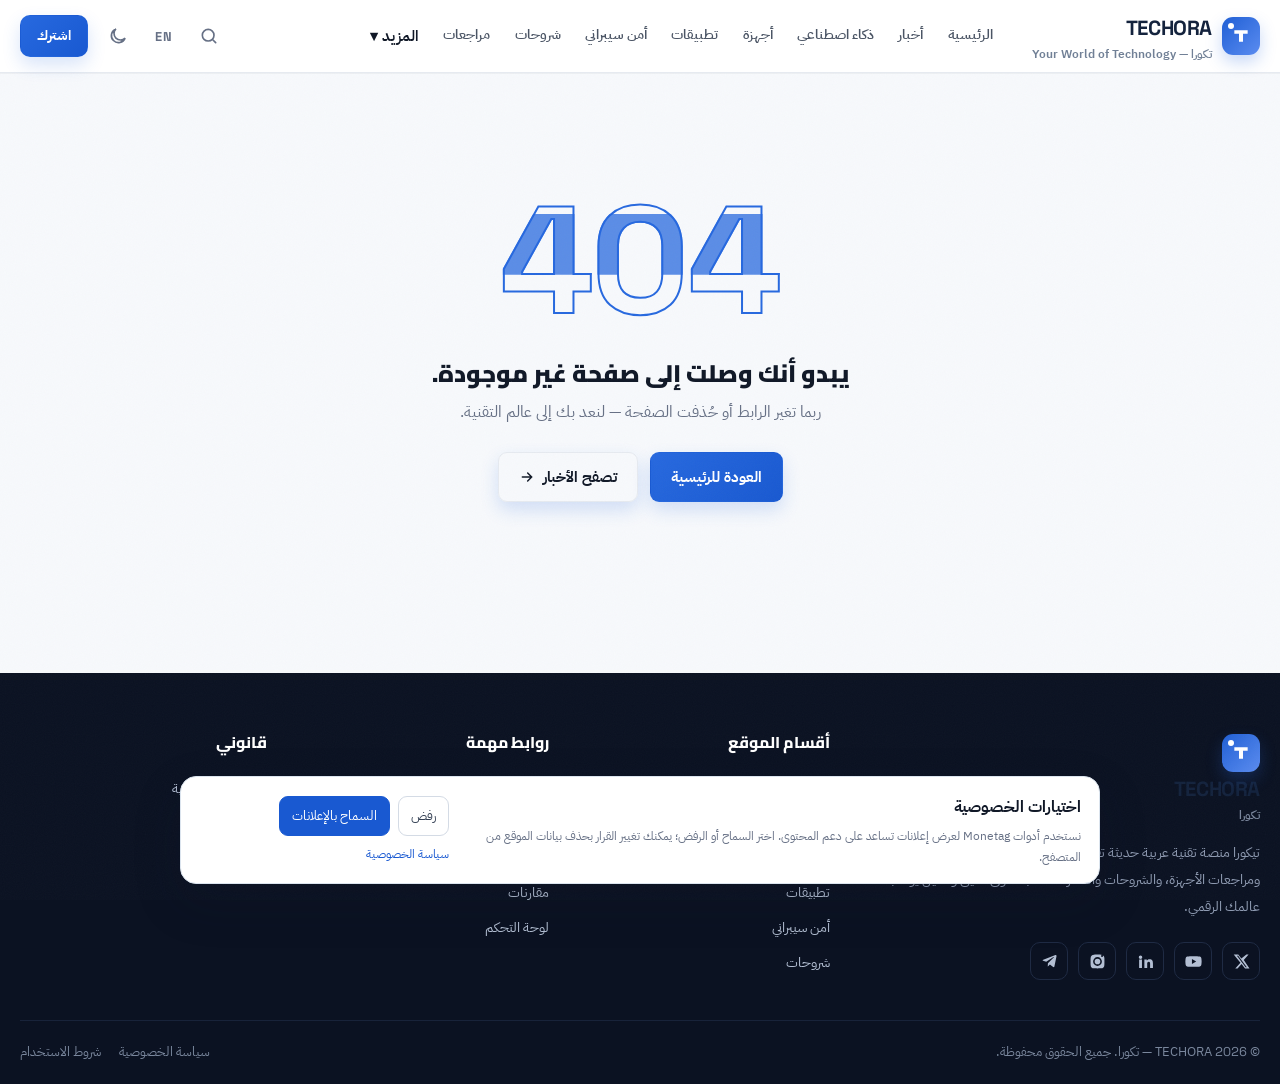
==== commit b5bfcbe2: "Improve website design and images for better SEO visibility - Session 1 (6ad104975ac8f0585692ad0f)" ====
--- a/index.html
+++ b/index.html
@@ -8,20 +8,25 @@
 <meta name="robots" content="index,follow">
 <meta name="monetag" content="86e5ddfb6450798babea83d2e5c22d8f">
 <link rel="canonical" href="https://techora-tech.netlify.app/">
-<link rel="preload" as="image" href="assets/techora-ai-tools.webp" fetchpriority="high">
+<link rel="preload" as="image" href="/assets/techora-ai-tools-1200.webp" fetchpriority="high">
 <meta property="og:type" content="website">
 <meta property="og:site_name" content="TECHORA | تكورا">
 <meta property="og:title" content="تيكورا TECHORA — عالمك من التقنية">
 <meta property="og:description" content="أخبار التقنية والذكاء الاصطناعي والمراجعات والشروحات — بالعربية.">
 <meta property="og:url" content="https://techora-tech.netlify.app/">
-<meta property="og:image" content="https://techora-tech.netlify.app/assets/techora-ai-tools.webp">
+<meta property="og:image" content="https://techora-tech.netlify.app/assets/og/techora-ai-tools.jpg">
+<meta property="og:image:width" content="1200">
+<meta property="og:image:height" content="630">
 <meta property="og:locale" content="ar_AR">
 <meta name="twitter:card" content="summary_large_image">
 <meta name="twitter:title" content="تيكورا TECHORA — عالمك من التقنية">
 <meta name="twitter:description" content="أخبار التقنية والذكاء الاصطناعي والمراجعات والشروحات — بالعربية.">
-<meta name="twitter:image" content="https://techora-tech.netlify.app/assets/techora-ai-tools.webp">
+<meta name="twitter:image" content="https://techora-tech.netlify.app/assets/og/techora-ai-tools.jpg">
 <meta name="theme-color" content="#0a0e13">
 <link rel="icon" href="data:image/svg+xml,%3Csvg xmlns='http://www.w3.org/2000/svg' viewBox='0 0 64 64'%3E%3Crect width='64' height='64' rx='14' fill='%2300b896'/%3E%3Cpath d='M16 22h32v9H37v22h-10V31H16z' fill='%23071018'/%3E%3C/svg%3E">
+<link rel="icon" type="image/png" sizes="512x512" href="/assets/logo-512.png">
+<link rel="apple-touch-icon" href="/assets/logo-512.png">
+<link rel="alternate" hreflang="ar" href="https://techora-tech.netlify.app/">
 <link rel="preconnect" href="https://fonts.googleapis.com">
 <link rel="preconnect" href="https://fonts.gstatic.com" crossorigin>
 <link href="https://fonts.googleapis.com/css2?family=Cairo:wght@600;700;800;900&family=IBM+Plex+Sans+Arabic:wght@400;500;600;700&family=Space+Grotesk:wght@500;600;700&display=swap" rel="stylesheet">
@@ -516,8 +521,8 @@
       <div><h5 data-i="quickLinks">روابط مهمة</h5>
         <a href="/about/" data-i="about">من نحن</a>
         <a href="/contact/" data-i="contact">اتصل بنا</a>
-        <a href="/#/tools" data-i="tools">أدوات تقنية</a>
-        <a href="/#/comparisons" data-i="comparisons">مقارنات</a>
+        <a href="/tools/" data-i="tools">أدوات تقنية</a>
+        <a href="/comparisons/" data-i="comparisons">مقارنات</a>
         <a href="/#/admin">لوحة التحكم</a>
       </div>
       <div><h5 data-i="legal">قانوني</h5>
@@ -545,8 +550,8 @@
 /* ---------- أدوات عامة ---------- */
 const $=(s,r=document)=>r.querySelector(s), $$=(s,r=document)=>[...r.querySelectorAll(s)];
 const esc=s=>String(s??'').replace(/[&<>"']/g,c=>({'&':'&amp;','<':'&lt;','>':'&gt;','"':'&quot;',"'":'&#39;'}[c]));
-const postUrl=p=>`/#/${p.cat}/${p.slug}`;
-const catUrl=slug=>`/#/${slug}`;
+const postUrl=p=>`/${p.cat}/${p.slug}/`;
+const catUrl=slug=>`/${slug}/`;
 const imageName=(seed)=>{
   const s=String(seed).toLowerCase();
   if(/ai-tools|ai-at-work|generative-ai|ai-design|future-ai|developer-tools/.test(s)) return 'techora-ai-tools';
@@ -931,13 +936,20 @@
   set('meta[property="og:title"]','prop',o.title||'TECHORA');
   set('meta[property="og:description"]','prop',o.desc||'');
   if(o.image)set('meta[property="og:image"]','prop',o.image);
+  const tw=(n,v)=>{let e=$(`meta[name="${n}"]`);if(e&&v)e.content=v};
+  tw('twitter:title',o.title);tw('twitter:description',o.desc);tw('twitter:image',o.image);
   let c=$('link[rel="canonical"]');if(!c){c=document.createElement('link');c.rel='canonical';document.head.appendChild(c)}
-  // صفحات التطبيق الحالية تستخدم hash routes؛ لا تضع مسارات hash أو مسارات غير مولدة في canonical.
-  c.href=SITE_URL+'/';
+  // المقالات والأقسام لها صفحات ثابتة مولدة؛ البحث ولوحة التحكم تبقى على الرئيسية.
+  c.href=SITE_URL+(o.canon||'/');
+  set('meta[property="og:url"]','prop',c.href);
+  let rb=$('meta[name="robots"]');if(rb)rb.content=o.noindex?'noindex,follow':'index,follow,max-image-preview:large';
   let j=$('#jsonld');if(j)j.remove();
   if(o.ld){j=document.createElement('script');j.type='application/ld+json';j.id='jsonld';j.textContent=JSON.stringify(o.ld);document.head.appendChild(j)}
 }
-const orgLD={"@context":"https://schema.org","@type":"Organization",name:"TECHORA",alternateName:"تكورا",url:"https://techora-tech.netlify.app",logo:"https://picsum.photos/seed/techora-cover/1200/630",sameAs:["https://x.com/techora","https://youtube.com/@techora"],slogan:"Your World of Technology"};
+const orgLD={"@context":"https://schema.org","@type":"Organization",name:"TECHORA",alternateName:"تكورا",url:"https://techora-tech.netlify.app",logo:"https://techora-tech.netlify.app/assets/logo-512.png",sameAs:["https://x.com/techora","https://youtube.com/@techora"],slogan:"Your World of Technology"};
+
+const articleLD=p=>({"@context":"https://schema.org","@type":p.rating?"Review":"NewsArticle",headline:p.title,description:p.excerpt,image:[ogPic(p.image)],datePublished:p.publishedAt,dateModified:p.updatedAt||p.publishedAt,inLanguage:"ar",mainEntityOfPage:SITE_URL+postUrl(p),author:{"@type":"Person",name:p.author},publisher:{"@type":"Organization",name:"TECHORA",logo:{"@type":"ImageObject",url:SITE_URL+"/assets/logo-512.png"}},keywords:(p.tags||[]).join(', ')});
+const breadLD=items=>({"@context":"https://schema.org","@type":"BreadcrumbList",itemListElement:items.map(([n,u],i)=>({"@type":"ListItem",position:i+1,name:n,item:SITE_URL+u}))});
 
 /* ---------- مكوّنات مشتركة ---------- */
 const img=(p,w,h,cls='',eager)=>`<img ${eager?'fetchpriority="high"':'loading="lazy"'} decoding="async" width="${w}" height="${h}" class="${cls}" src="${pic(p.image,w,h)}" srcset="${srcset(p.image)}" sizes="(max-width:640px) 100vw, (max-width:1000px) 50vw, 33vw" alt="${esc(p.title)}" onload="this.classList.add('ld')">`;
@@ -1045,7 +1057,7 @@
   const most=[...posts].sort((a,b)=>viewCount(b)-viewCount(a)).slice(0,5);
   const revs=posts.filter(p=>p.cat==='reviews').slice(0,3);
   const comps=posts.filter(p=>p.cat==='comparisons').slice(0,4);
-  setSEO({title:'تيكورا TECHORA — عالمك من التقنية | أخبار وذكاء اصطناعي ومراجعات',desc:'منصة تقنية عربية حديثة: أخبار التقنية، الذكاء الاصطناعي، مراجعات الأجهزة، الشروحات والمقارنات وأفضل الأدوات.',path:'/',image:pic('techora-cover',1200,630),ld:[orgLD,{"@context":"https://schema.org","@type":"WebSite",name:"TECHORA",url:"https://techora-tech.netlify.app/"}]});
+  setSEO({title:'تيكورا TECHORA — عالمك من التقنية | أخبار وذكاء اصطناعي ومراجعات',desc:'منصة تقنية عربية حديثة: أخبار التقنية، الذكاء الاصطناعي، مراجعات الأجهزة، الشروحات والمقارنات وأفضل الأدوات.',path:'/',image:ogPic('techora-cover'),ld:[orgLD,{"@context":"https://schema.org","@type":"WebSite",name:"TECHORA",url:"https://techora-tech.netlify.app/"}]});
   return `
   <div class="ticker" aria-label="شريط الأخبار العاجلة">
     <div class="ticker-label"><span class="dot"></span>${t('breaking')}</div>
@@ -1076,7 +1088,7 @@
 
   <section class="sec">
     <div class="container">
-      ${secHead('/NEWS',t('latestNews'),'/#/news')}
+      ${secHead('/NEWS',t('latestNews'),'/news/')}
       <div class="grid g3">${latest.slice(0,3).map(cardNews).join('')}</div>
       <div style="margin:26px 0" class="rv">${adSlot('970×250')}</div>
       <div class="grid g3">${latest.slice(3,6).map(cardNews).join('')}</div>
@@ -1085,14 +1097,14 @@
 
   <section class="sec sec-alt">
     <div class="container">
-      ${secHead('/AI',t('aiSec'),'/#/ai')}
+      ${secHead('/AI',t('aiSec'),'/ai/')}
       <div class="grid g3">${ai.map(cardNews).join('')}</div>
     </div>
   </section>
 
   <section class="sec">
     <div class="container">
-      ${secHead('/DEVICES',t('devicesSec'),'/#/devices')}
+      ${secHead('/DEVICES',t('devicesSec'),'/devices/')}
       <div class="tabs rv" role="tablist" aria-label="تصفية الأجهزة" id="devTabs">
         ${['all','phone','laptop','watch','smart'].map((k,i)=>`<button class="tab ${i===0?'on':''}" role="tab" data-act="devtab" data-f="${k}" aria-selected="${i===0}">${t('devicesTabs')[k]}</button>`).join('')}
       </div>
@@ -1120,21 +1132,21 @@
 
   <section class="sec">
     <div class="container">
-      ${secHead('/REVIEWS',t('reviewsSec'),'/#/reviews')}
+      ${secHead('/REVIEWS',t('reviewsSec'),'/reviews/')}
       <div class="grid g3">${revs.map(cardReview).join('')}</div>
     </div>
   </section>
 
   <section class="sec sec-alt">
     <div class="container">
-      ${secHead('/VS',t('comparisonsSec'),'/#/comparisons')}
+      ${secHead('/VS',t('comparisonsSec'),'/comparisons/')}
       <div class="grid g2">${comps.map(cardVS).join('')}</div>
     </div>
   </section>
 
   <section class="sec">
     <div class="container">
-      ${secHead('/TOOLKIT',t('toolsSec'),'/#/tools')}
+      ${secHead('/TOOLKIT',t('toolsSec'),'/tools/')}
       <div class="grid g4" style="grid-template-columns:repeat(auto-fill,minmax(230px,1fr))">${TOOLS.slice(0,8).map(cardTool).join('')}</div>
     </div>
   </section>
@@ -1146,7 +1158,7 @@
   const c=catOf(slug);
   if(!getCats().find(x=>x.slug===slug))return page404();
   const posts=livePosts().filter(p=>p.cat===slug);
-  setSEO({title:`${catName(c)} | تيكورا TECHORA`,desc:`أحدث مقالات ومقالات ${catName(c)} على تيكورا: تحليلات ومراجعات وشروحات محدثة.`,path:'/'+slug,image:pic(slug+'-cover',1200,630)});
+  setSEO({title:`${catName(c)} | تيكورا TECHORA`,desc:`أحدث مقالات ومقالات ${catName(c)} على تيكورا: تحليلات ومراجعات وشروحات محدثة.`,path:'/'+slug,canon:catUrl(slug),image:ogPic(slug+'-cover'),ld:[orgLD,breadLD([[t('home'),'/'],[catName(c),catUrl(slug)]])]});
   const isComp=slug==='comparisons';
   return `
   <div class="page-head"><div class="container">
@@ -1173,7 +1185,7 @@
   <section class="sec" style="padding-top:14px"><div class="container">
     <div class="grid" style="grid-template-columns:repeat(auto-fill,minmax(230px,1fr))">${TOOLS.map(cardTool).join('')}</div>
     <div style="margin:30px 0" class="rv">${adSlot('970×250')}</div>
-    ${secHead('/GUIDES',lang==='ar'?'أدلة الأدوات':'Tool Guides','/#/tools')}
+    ${secHead('/GUIDES',lang==='ar'?'أدلة الأدوات':'Tool Guides','/tools/')}
     <div class="grid g2">${posts.map(cardNews).join('')}</div>
     <div style="margin-top:34px">${newsletter('nl')}</div>
   </div></section>`;
@@ -1186,7 +1198,7 @@
   const most=[...livePosts()].sort((a,b)=>viewCount(b)-viewCount(a)).filter(x=>x.id!==p.id).slice(0,4);
   const h2s=p.content.filter(b=>b.t==='h2');
   const u=typeof location!=='undefined'?location.href:'';
-  setSEO({title:`${p.title} | تيكورا TECHORA`,desc:p.excerpt,path:'/',image:pic(p.image,1200,630),ld:[orgLD]});
+  setSEO({title:`${p.title} | تيكورا TECHORA`,desc:p.excerpt,path:'/',canon:postUrl(p),image:ogPic(p.image),ld:[orgLD,articleLD(p),breadLD([[t('home'),'/'],[catName(c),catUrl(p.cat)],[p.title,postUrl(p)]])]});
   return `
   <section class="container">
     ${breadcrumbs([[lang==='ar'?'الرئيسية':'Home','/'],[catName(c),catUrl(p.cat)],[p.title,null]])}
@@ -1230,7 +1242,7 @@
 }
 
 function pageSearch(q){
-  setSEO({title:`${t('search')} ${q?'— '+q:''} | تيكورا`,desc:'ابحث في جميع مقالات وأخبار ومراجعات وشروحات تيكورا.',path:'/search'});
+  setSEO({title:`${t('search')} ${q?'— '+q:''} | تيكورا`,desc:'ابحث في جميع مقالات وأخبار ومراجعات وشروحات تيكورا.',path:'/search',noindex:true});
   return `
   <div class="page-head"><div class="container">
     <span class="en-sub">TECHORA / SEARCH</span><h1>${t('search')}</h1>
@@ -1269,12 +1281,12 @@
 function pageLegal(which){return staticPageNotice(which==='privacy'?t('privacy'):t('terms'),which==='privacy'?'/privacy/':'/terms/');}
 
 function page404(){
-  setSEO({title:'404 — الصفحة غير موجودة | تيكورا',desc:'الصفحة التي تبحث عنها غير موجودة في تيكورا.',path:'/404'});
+  setSEO({title:'404 — الصفحة غير موجودة | تيكورا',desc:'الصفحة التي تبحث عنها غير موجودة في تيكورا.',path:'/404',noindex:true});
   return `<section class="nf"><div class="rv">
     <div class="code num">404</div>
     <h1>${t('nfTitle')}</h1>
     <p>${lang==='ar'?'ربما تغير الرابط أو حُذفت الصفحة — لنعد بك إلى عالم التقنية.':'The link may have changed.'}</p>
-    <div class="btns"><a class="btn" href="/">${t('backHome')}</a><a class="btn ghost" href="/#/news">${t('browseNews')} ${I.arrow}</a></div>
+    <div class="btns"><a class="btn" href="/">${t('backHome')}</a><a class="btn ghost" href="/news/">${t('browseNews')} ${I.arrow}</a></div>
   </div></section>`;
 }
 
@@ -1422,16 +1434,16 @@
 /* ---------- الراوتر ---------- */
 let state={q:'',stype:'all'};
 function parseHash(){
-  let h=location.hash.replace(/^#/,'')||'/';let q='';
+  let h=location.hash.startsWith('#/')?location.hash.slice(1):(location.pathname||'/');let q='';
   const i=h.indexOf('?');if(i>-1){q=h.slice(i+1);h=h.slice(0,i)}
   return {path:(h.replace(/\/+$/,'')||'/'),query:new URLSearchParams(q)};
 }
 const NAV_ITEMS=[['/','home'],['/news','news'],['/ai','ai'],['/devices','devices'],['/apps','apps'],['/cybersecurity','cyber'],['/tutorials','tutorials'],['/reviews','reviews']];
 function buildNav(){
-  $('#mainnav').innerHTML=NAV_ITEMS.map(([h,k])=>`<a href="#${h}" data-nav="${h}">${t(k)}</a>`).join('')
+  $('#mainnav').innerHTML=NAV_ITEMS.map(([h,k])=>`<a href="${h==='/'?'/':h+'/'}" data-nav="${h}">${t(k)}</a>`).join('')
    +`<span class="dd" id="moreDD"><button class="icon-btn" style="width:auto;padding-inline:10px;font-weight:600;font-size:.92rem;color:inherit" data-act="more">${t('more')} ▾</button>
-      <span class="dd-panel"><a href="/#/comparisons" data-nav="/comparisons">${t('comparisons')}</a><a href="/#/tools" data-nav="/tools">${t('tools')}</a><a href="/about/" data-nav="/about">${t('about')}</a><a href="/contact/" data-nav="/contact">${t('contact')}</a></span></span>`;
-  $('#drawerNav').innerHTML=[...NAV_ITEMS,['/comparisons','comparisons'],['/tools','tools'],['/about','about'],['/contact','contact']].map(([h,k],i)=>`<a href="#${h}" style="--d:${.05+i*.045}s"><span>${t(k)}</span><span class="en">${h.slice(2).toUpperCase()||'HOME'}</span></a>`).join('');
+      <span class="dd-panel"><a href="/comparisons/" data-nav="/comparisons">${t('comparisons')}</a><a href="/tools/" data-nav="/tools">${t('tools')}</a><a href="/about/" data-nav="/about">${t('about')}</a><a href="/contact/" data-nav="/contact">${t('contact')}</a></span></span>`;
+  $('#drawerNav').innerHTML=[...NAV_ITEMS,['/comparisons','comparisons'],['/tools','tools'],['/about','about'],['/contact','contact']].map(([h,k],i)=>`<a href="${h==='/'?'/':h+'/'}" style="--d:${.05+i*.045}s"><span>${t(k)}</span><span class="en">${h.slice(2).toUpperCase()||'HOME'}</span></a>`).join('');
   $$('[data-i]').forEach(el=>{const k=el.dataset.i;if(I18N[lang][k])el.textContent=t(k)});
 }
 function updateActiveNav(path){
@@ -1442,6 +1454,11 @@
 
 function render(){
   const {path,query}=parseHash();
+  // روابط hash القديمة (#/ai/...) تُحوَّل إلى العناوين الثابتة القابلة للفهرسة
+  if(location.hash.startsWith('#/')&&path!=='/'&&!/^\/(search|admin)/.test(path)){
+    const cp=getCats().find(c=>'/'+c.slug===path),pp=postBySlug(path.split('/').pop());
+    if(cp||pp){location.replace(cp?catUrl(cp.slug):postUrl(pp));return}
+  }
   document.body.classList.remove('menu-open');
   $('#drawer').setAttribute('aria-hidden','true');
   let html;
@@ -1461,6 +1478,7 @@
   updateActiveNav(path);
   window.scrollTo({top:0,behavior:'instant' in window?'instant':'auto'});
   observeRv();
+  if(location.hash==='#nl')setTimeout(()=>$('#nl-sec')?.scrollIntoView({behavior:reduced?'auto':'smooth'}),150);
   if(path.startsWith('/search')){const si=$('#searchInput');si&&si.focus({preventScroll:true})}
 }
 window.addEventListener('hashchange',render);
@@ -1510,8 +1528,8 @@
       $('#burgerBtn').setAttribute('aria-expanded',open);break}
     case 'more':{const d=$('#moreDD');d&&d.classList.toggle('open');break}
     case 'closemodal':$('#modal').classList.remove('open');document.body.style.overflow='';break;
-    case 'goto-nl':{if(location.hash!=='/'&&location.hash!==''){location.hash='/';setTimeout(()=>$('#nl-sec')?.scrollIntoView({behavior:reduced?'auto':'smooth'}),120)}else{$('#nl-sec')?.scrollIntoView({behavior:'smooth'})}break}
-    case 'anchor':{e.preventDefault();document.getElementById(el.dataset.to)?.scrollIntoView({behavior:reduced?'auto':'smooth',block:'start'});history.replaceState(null,'','#'+location.hash.split('#')[1]+'#'+el.dataset.to);break}
+    case 'goto-nl':{e.preventDefault();const n=$('#nl-sec');if(n)n.scrollIntoView({behavior:reduced?'auto':'smooth'});else location.href='/#nl';break}
+    case 'anchor':{e.preventDefault();document.getElementById(el.dataset.to)?.scrollIntoView({behavior:reduced?'auto':'smooth',block:'start'});history.replaceState(null,'','#'+el.dataset.to);break}
     case 'copy':{
       const u=el.dataset.url||location.href;
       (navigator.clipboard?navigator.clipboard.writeText(u):Promise.reject()).then(()=>toast(lang==='ar'?'تم نسخ رابط المقال ✓':'Link copied ✓')).catch(()=>{const i=document.createElement('input');i.value=u;document.body.appendChild(i);i.select();document.execCommand('copy');i.remove();toast('تم نسخ الرابط ✓')});
@@ -1561,7 +1579,7 @@
 });
 document.addEventListener('keydown',e=>{
   if(e.key==='Escape'){$('#modal').classList.remove('open');document.body.classList.remove('menu-open');document.body.style.overflow='';const d=$('#moreDD');d&&d.classList.remove('open')}
-  if(e.key==='/'&&!/input|textarea|select/i.test(document.activeElement.tagName)){e.preventDefault();location.hash='#/search';setTimeout(()=>$('#searchInput')?.focus(),80)}
+  if(e.key==='/'&&!/input|textarea|select/i.test(document.activeElement.tagName)){e.preventDefault();if(parseHash().path!=='/'&&!location.hash.startsWith('#/')){location.href='/#/search';return}location.hash='#/search';setTimeout(()=>$('#searchInput')?.focus(),80)}
 });
 $('#modal').addEventListener('click',e=>{if(e.target.id==='modal')$('#modal').classList.remove('open')});
 
@@ -1655,7 +1673,7 @@
 /* شريط تقدم القراءة */
 window.addEventListener('scroll',()=>{
   const bar=$('#pbar');if(!bar)return;
-  if(!location.hash.includes('/')||getPosts().length===0)return;
+  if(!$('.art-main'))return;
   const h=document.documentElement.scrollHeight-innerHeight;
   bar.style.width=h>0?(scrollY/h*100)+'%':'0';
 },{passive:true});
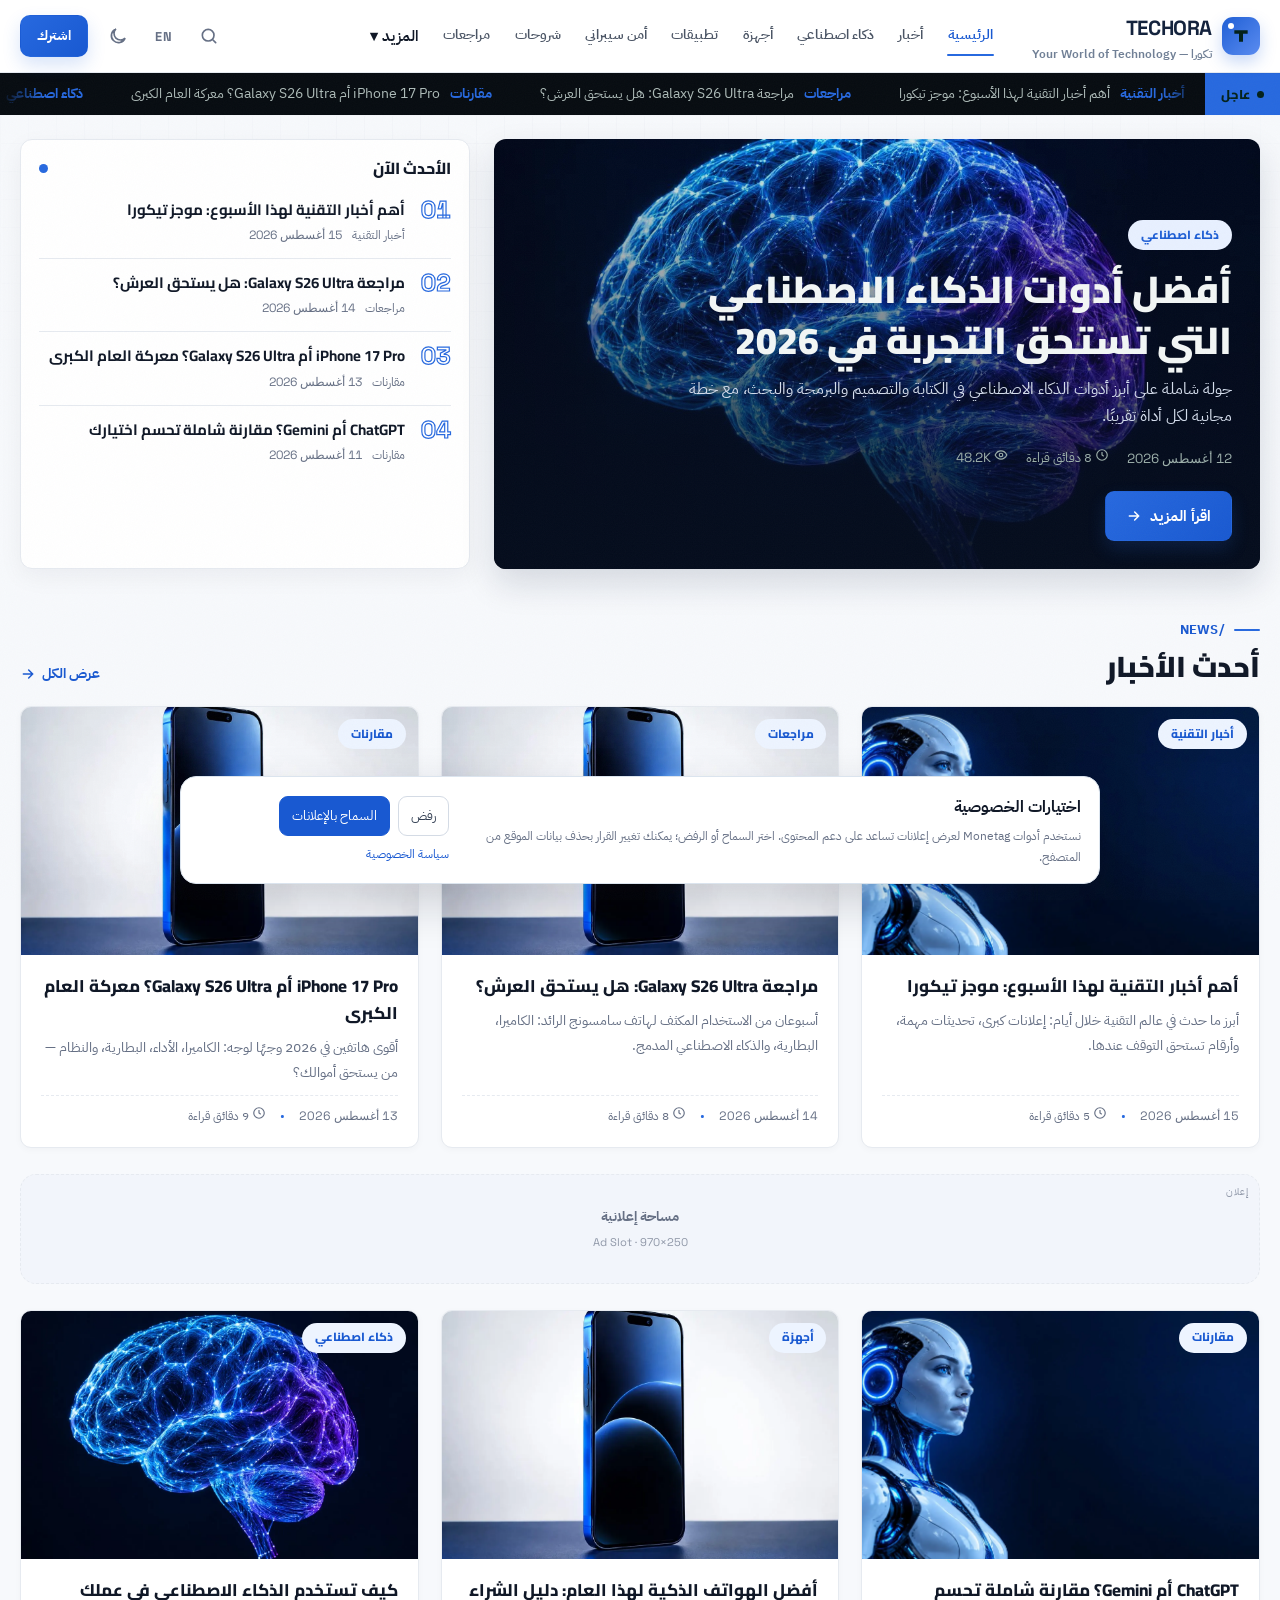
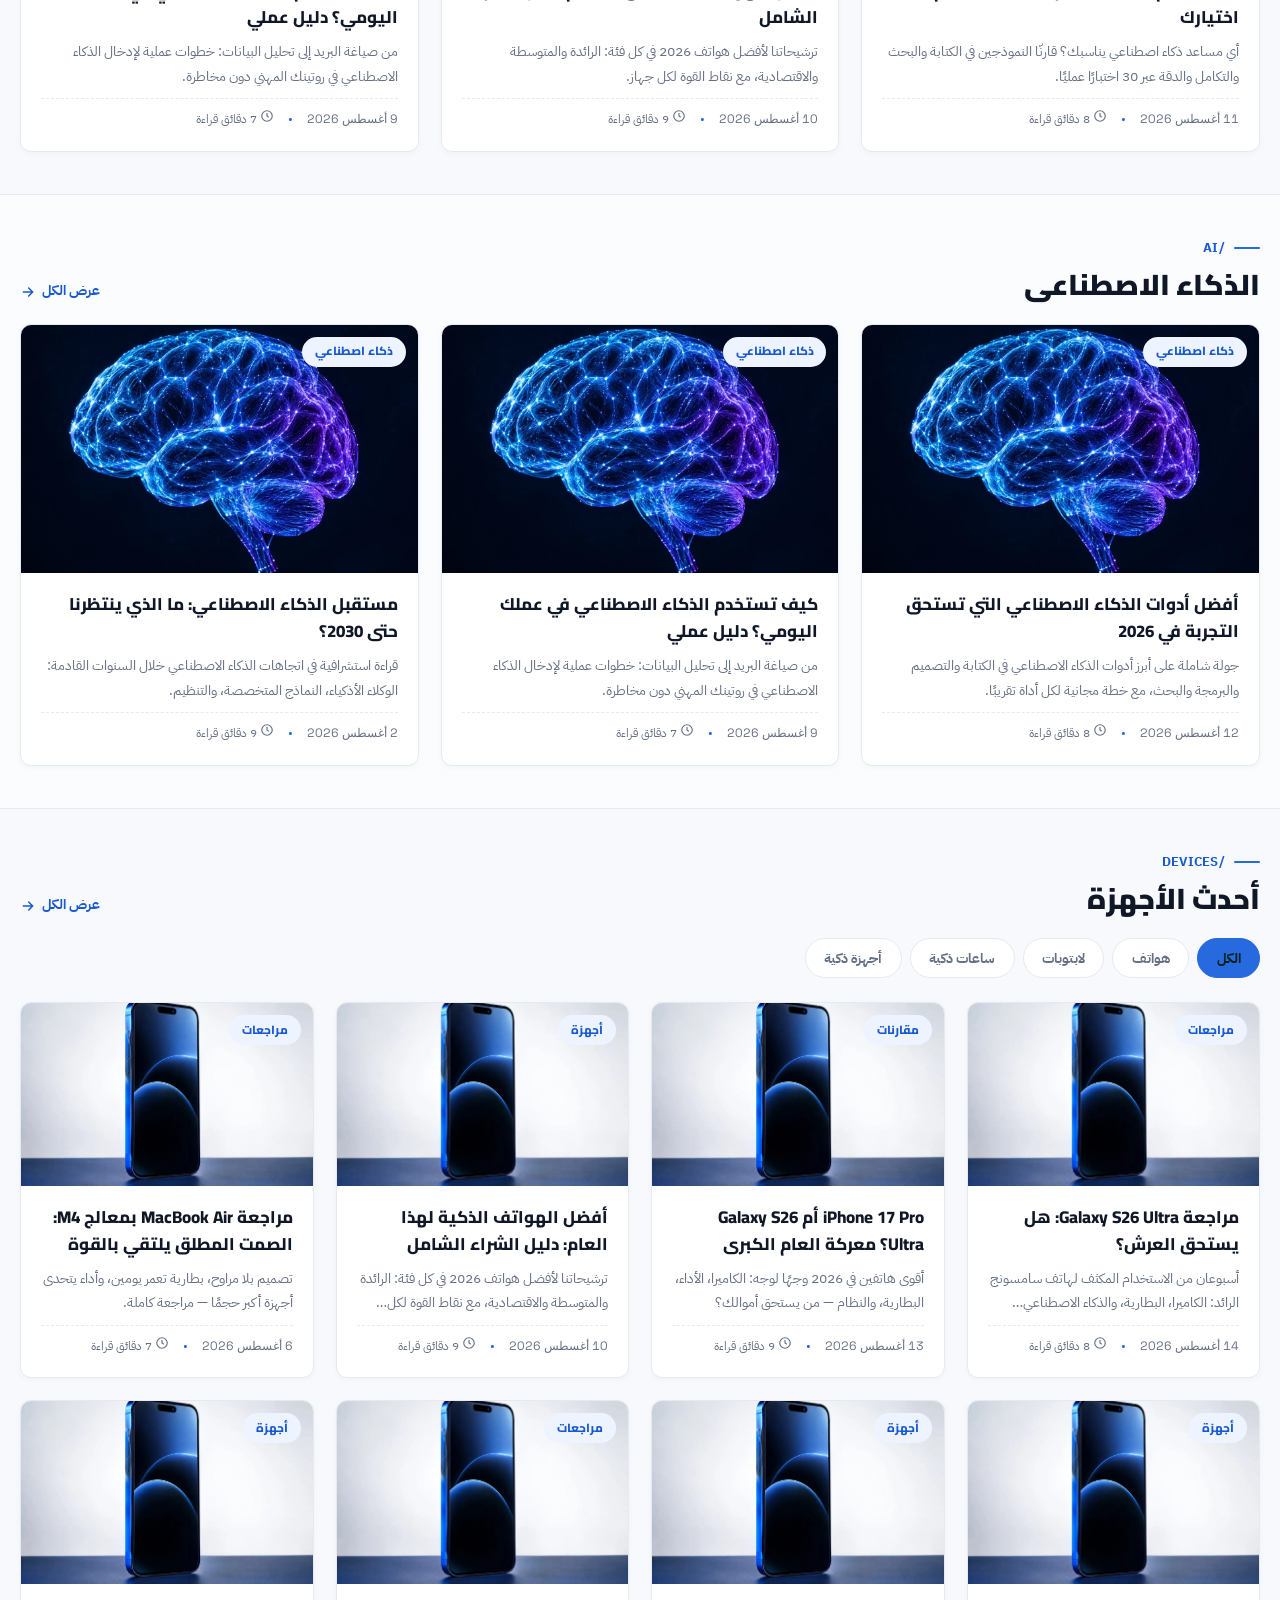
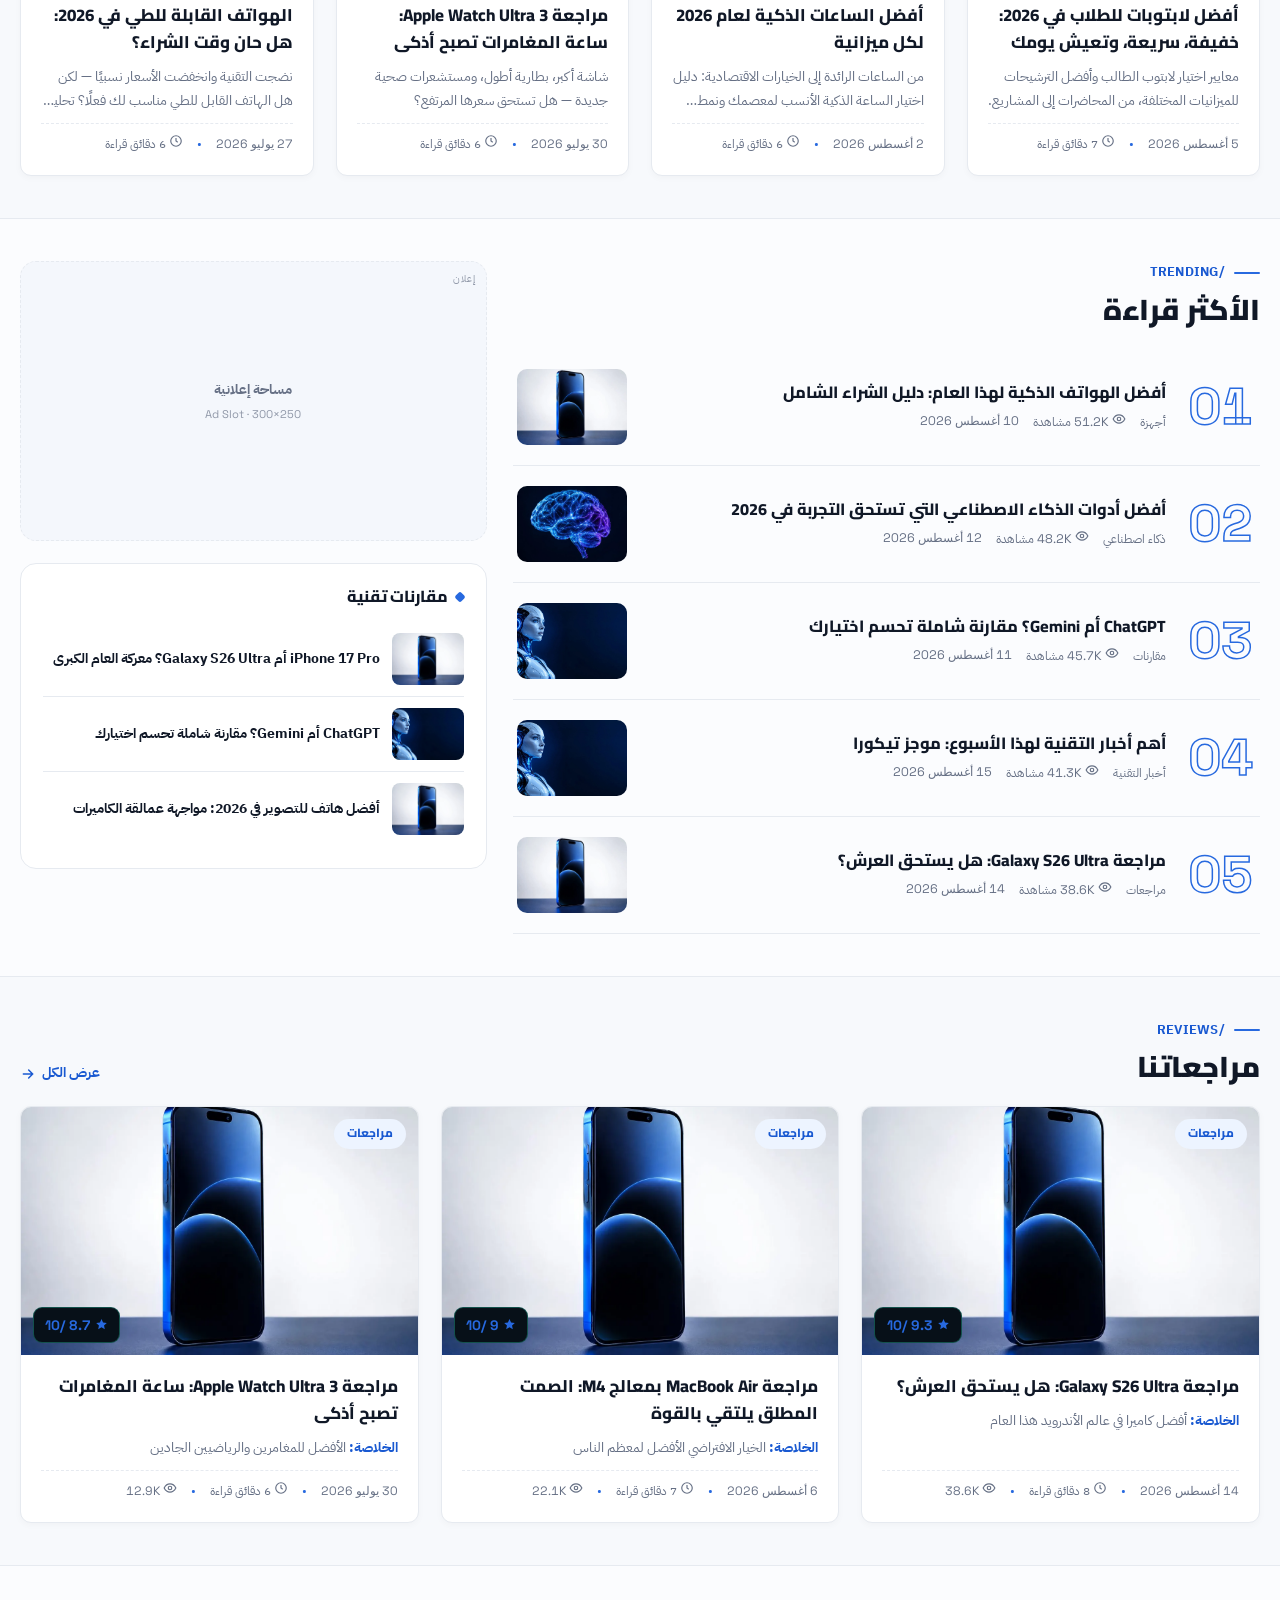
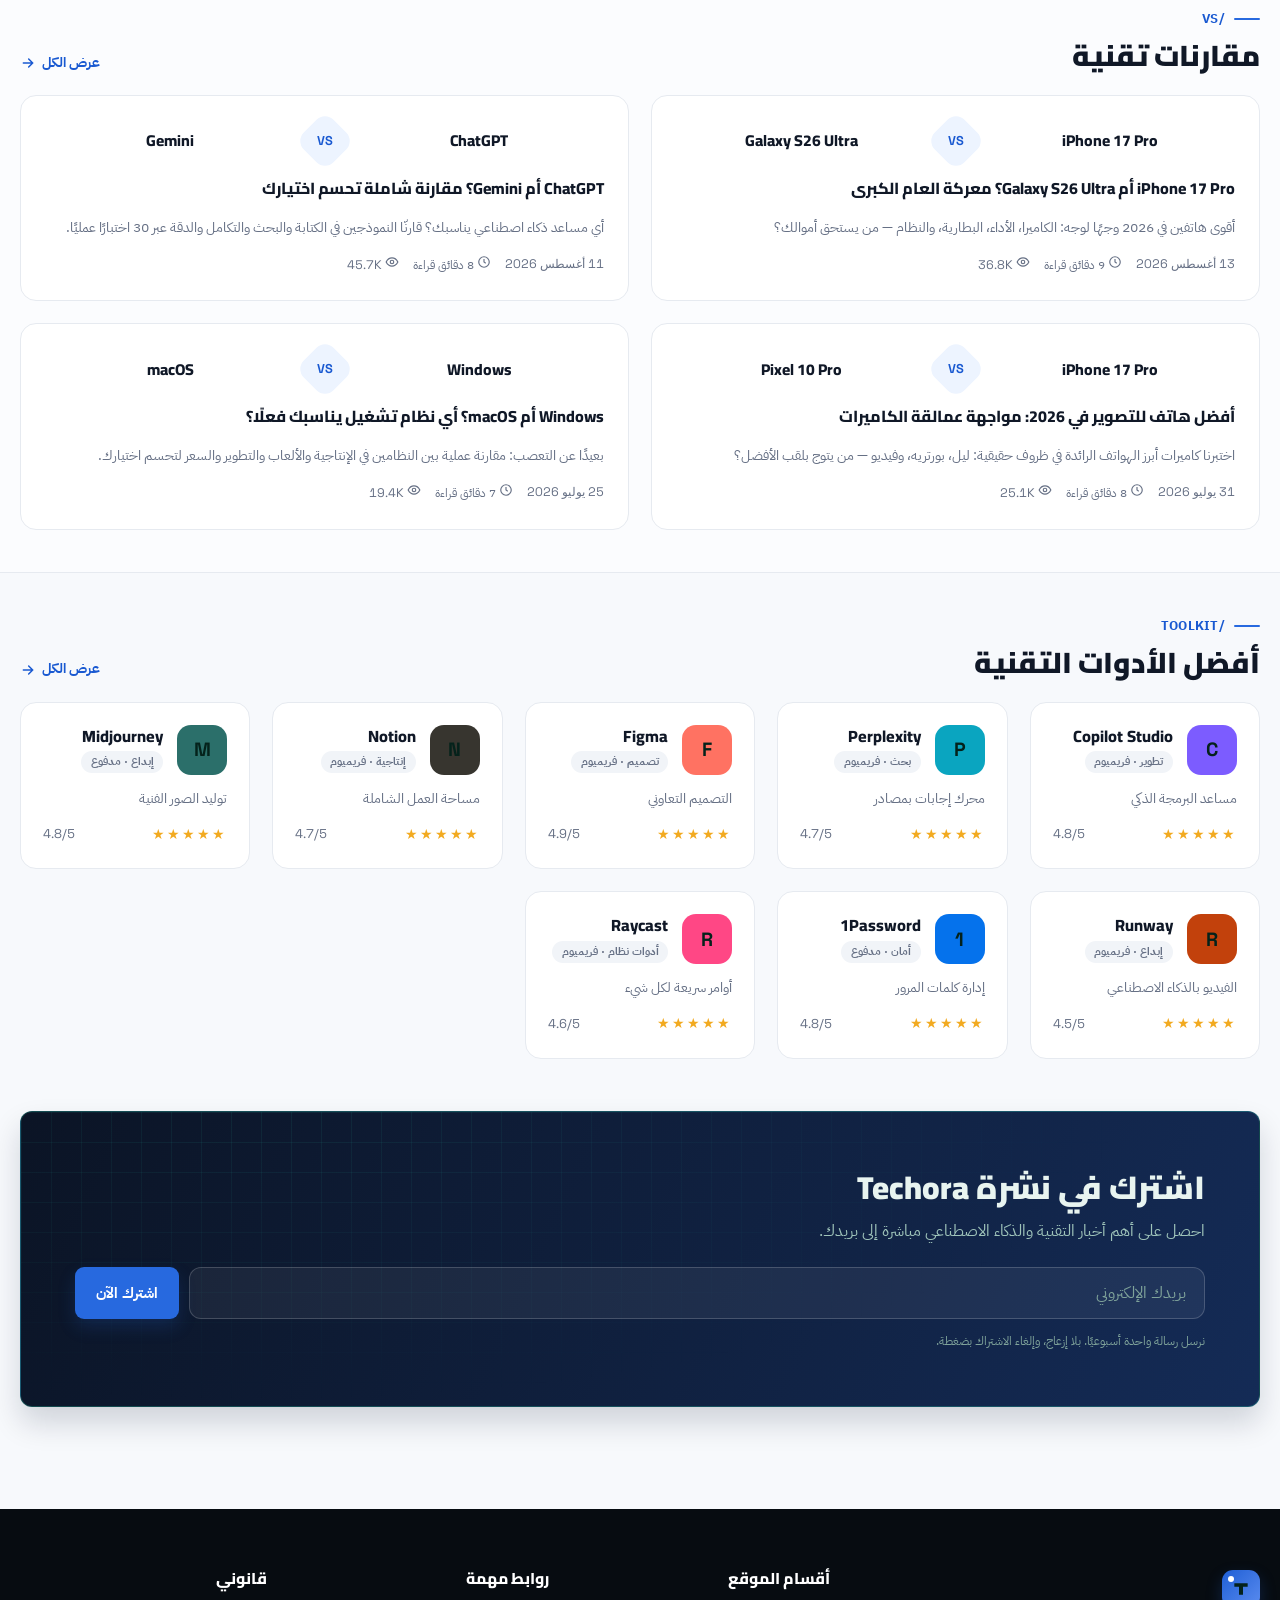
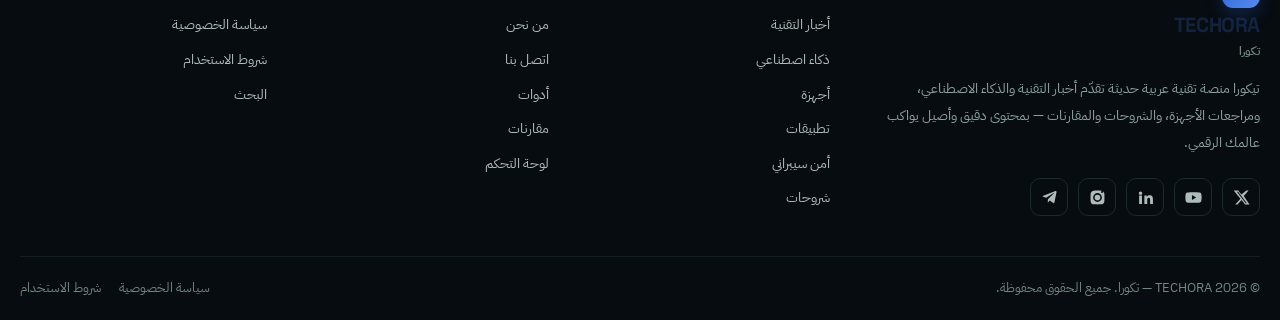
==== commit 6675384f: "Remove author names and "by" label from the homepage and article views (6aec7ee2186f844d47e74d53) Co" ====
--- a/index.html
+++ b/index.html
@@ -8,25 +8,20 @@
 <meta name="robots" content="index,follow">
 <meta name="monetag" content="86e5ddfb6450798babea83d2e5c22d8f">
 <link rel="canonical" href="https://techora-tech.netlify.app/">
-<link rel="preload" as="image" href="/assets/techora-ai-tools-1200.webp" fetchpriority="high">
+<link rel="preload" as="image" href="assets/techora-ai-tools.webp" fetchpriority="high">
 <meta property="og:type" content="website">
 <meta property="og:site_name" content="TECHORA | تكورا">
 <meta property="og:title" content="تيكورا TECHORA — عالمك من التقنية">
 <meta property="og:description" content="أخبار التقنية والذكاء الاصطناعي والمراجعات والشروحات — بالعربية.">
 <meta property="og:url" content="https://techora-tech.netlify.app/">
-<meta property="og:image" content="https://techora-tech.netlify.app/assets/og/techora-ai-tools.jpg">
-<meta property="og:image:width" content="1200">
-<meta property="og:image:height" content="630">
+<meta property="og:image" content="https://techora-tech.netlify.app/assets/techora-ai-tools.webp">
 <meta property="og:locale" content="ar_AR">
 <meta name="twitter:card" content="summary_large_image">
 <meta name="twitter:title" content="تيكورا TECHORA — عالمك من التقنية">
 <meta name="twitter:description" content="أخبار التقنية والذكاء الاصطناعي والمراجعات والشروحات — بالعربية.">
-<meta name="twitter:image" content="https://techora-tech.netlify.app/assets/og/techora-ai-tools.jpg">
+<meta name="twitter:image" content="https://techora-tech.netlify.app/assets/techora-ai-tools.webp">
 <meta name="theme-color" content="#0a0e13">
 <link rel="icon" href="data:image/svg+xml,%3Csvg xmlns='http://www.w3.org/2000/svg' viewBox='0 0 64 64'%3E%3Crect width='64' height='64' rx='14' fill='%2300b896'/%3E%3Cpath d='M16 22h32v9H37v22h-10V31H16z' fill='%23071018'/%3E%3C/svg%3E">
-<link rel="icon" type="image/png" sizes="512x512" href="/assets/logo-512.png">
-<link rel="apple-touch-icon" href="/assets/logo-512.png">
-<link rel="alternate" hreflang="ar" href="https://techora-tech.netlify.app/">
 <link rel="preconnect" href="https://fonts.googleapis.com">
 <link rel="preconnect" href="https://fonts.gstatic.com" crossorigin>
 <link href="https://fonts.googleapis.com/css2?family=Cairo:wght@600;700;800;900&family=IBM+Plex+Sans+Arabic:wght@400;500;600;700&family=Space+Grotesk:wght@500;600;700&display=swap" rel="stylesheet">
@@ -40,7 +35,7 @@
 :root{
   --bg:#f7f9fc; --surface:#ffffff; --surface2:#eef3f9; --ink:#101827; --muted:#667085;
   --line:#e6eaf0; --accent:#1959d1; --accent2:#2769df; --accent-soft:#edf4ff;
-  --amber:#f2aa20; --on-accent:#ffffff; --danger:#d64545; --chip:#f1f4f8;
+  --amber:#f2aa20; --danger:#d64545; --chip:#f1f4f8;
   --shadow:0 14px 34px rgba(16,24,40,.08);
   --r:16px; --r-s:10px;
   --f-display:'Cairo',sans-serif; --f-body:'IBM Plex Sans Arabic',sans-serif; --f-latin:'Space Grotesk',monospace;
@@ -48,7 +43,7 @@
 [data-theme="dark"]{
   --bg:#0a1020; --surface:#101a2d; --surface2:#0d1627; --ink:#edf3ff; --muted:#9aa9bf;
   --line:#20304a; --accent:#7eabff; --accent2:#5d91f4; --accent-soft:#152a50;
-  --amber:#f6b23f; --on-accent:#061226; --danger:#ff7b7b; --chip:#141e29;
+  --amber:#f6b23f; --danger:#ff7b7b; --chip:#141e29;
   --shadow:0 12px 34px rgba(0,0,0,.4);
 }
 html{scroll-behavior:smooth}
@@ -59,9 +54,9 @@
 a{color:inherit;text-decoration:none}
 button{font-family:inherit;cursor:pointer;background:none;border:none;color:inherit}
 input,select,textarea{font-family:inherit;font-size:1rem;color:var(--ink)}
-::selection{background:var(--accent2);color:var(--on-accent)}
+::selection{background:var(--accent2);color:#04221b}
 :focus-visible{outline:2px solid var(--accent2);outline-offset:3px;border-radius:4px}
-.skip{position:fixed;inset-inline-start:12px;top:-60px;z-index:200;background:var(--accent2);color:var(--on-accent);padding:.6rem 1rem;border-radius:8px;font-weight:700;transition:top .2s}
+.skip{position:fixed;inset-inline-start:12px;top:-60px;z-index:200;background:var(--accent2);color:#04221b;padding:.6rem 1rem;border-radius:8px;font-weight:700;transition:top .2s}
 .skip:focus{top:12px}
 .container{width:min(1240px,100% - 40px);margin-inline:auto}
 .num{font-family:var(--f-latin);font-feature-settings:"tnum"}
@@ -75,9 +70,9 @@
 .hdr{position:sticky;top:0;z-index:90;background:color-mix(in srgb,var(--surface) 86%,transparent);backdrop-filter:blur(14px);-webkit-backdrop-filter:blur(14px);border-block-end:1px solid var(--line)}
 .hdr-in{display:flex;align-items:center;gap:18px;height:66px}
 .brand{display:flex;align-items:center;gap:10px;flex-shrink:0}
-.brand-mark{width:38px;height:38px;border-radius:11px;background:linear-gradient(135deg,var(--accent2),#0aa5c0);display:grid;place-items:center;position:relative;box-shadow:0 6px 16px rgba(39,105,223,.35)}
+.brand-mark{width:38px;height:38px;border-radius:11px;background:linear-gradient(135deg,var(--accent2),#0aa5c0);display:grid;place-items:center;position:relative;box-shadow:0 6px 16px rgba(0,184,150,.35)}
 .brand-mark svg{width:20px;height:20px}
-.brand-mark::after{content:"";position:absolute;width:6px;height:6px;border-radius:50%;background:#fff;inset-inline-end:6px;top:6px;animation:blink 2.4s infinite}
+.brand-mark::after{content:"";position:absolute;width:6px;height:6px;border-radius:50%;background:#04221b;inset-inline-end:6px;top:6px;animation:blink 2.4s infinite}
 @keyframes blink{0%,100%{opacity:1}50%{opacity:.15}}
 .wordmark{font-family:var(--f-latin);font-weight:700;font-size:1.28rem;letter-spacing:.09em}
 .brand-ar{font-size:.72rem;color:var(--muted);font-weight:600;letter-spacing:0;display:block;line-height:1;margin-top:2px}
@@ -97,8 +92,8 @@
 .icon-btn:hover{background:var(--chip);color:var(--ink);border-color:var(--line)}
 .icon-btn svg{width:20px;height:20px}
 .lang-btn{font-family:var(--f-latin);font-weight:700;font-size:.8rem;width:auto;padding-inline:10px;letter-spacing:.04em}
-.btn{display:inline-flex;align-items:center;gap:8px;background:var(--accent2);color:var(--on-accent);font-weight:700;padding:.72rem 1.4rem;border-radius:12px;font-size:.95rem;transition:.22s;border:1px solid transparent}
-.btn:hover{transform:translateY(-2px);box-shadow:0 10px 22px rgba(39,105,223,.35)}
+.btn{display:inline-flex;align-items:center;gap:8px;background:var(--accent2);color:#04221b;font-weight:700;padding:.72rem 1.4rem;border-radius:12px;font-size:.95rem;transition:.22s;border:1px solid transparent}
+.btn:hover{transform:translateY(-2px);box-shadow:0 10px 22px rgba(0,184,150,.35)}
 .btn.ghost{background:transparent;color:var(--ink);border-color:var(--line)}
 .btn.ghost:hover{border-color:var(--accent2);color:var(--accent);box-shadow:none}
 .btn.sm{padding:.5rem 1rem;font-size:.85rem;border-radius:10px}
@@ -116,18 +111,18 @@
 .drawer nav a .en{font-family:var(--f-latin);font-size:.7rem;color:var(--muted);letter-spacing:.14em}
 .drawer-foot{display:flex;gap:10px;margin-top:26px}
 /* ===================== 3) الشريط العاجل ===================== */
-.ticker{background:#0b1222;color:#e3eaf5;display:flex;align-items:center;gap:0;overflow:hidden;height:42px;position:relative}
-.ticker-label{flex-shrink:0;background:var(--accent2);color:var(--on-accent);font-weight:800;font-size:.8rem;padding:0 16px;height:100%;display:flex;align-items:center;gap:7px;z-index:2;font-family:var(--f-display)}
-.ticker-label .dot{width:7px;height:7px;border-radius:50%;background:var(--on-accent);animation:blink 1.4s infinite}
+.ticker{background:#070c11;color:#dfe9e6;display:flex;align-items:center;gap:0;overflow:hidden;height:42px;position:relative}
+.ticker-label{flex-shrink:0;background:var(--accent2);color:#04221b;font-weight:800;font-size:.8rem;padding:0 16px;height:100%;display:flex;align-items:center;gap:7px;z-index:2;font-family:var(--f-display)}
+.ticker-label .dot{width:7px;height:7px;border-radius:50%;background:#04221b;animation:blink 1.4s infinite}
 .ticker-view{overflow:hidden;flex:1;position:relative}
 .ticker-view::before,.ticker-view::after{content:"";position:absolute;top:0;bottom:0;width:44px;z-index:1;pointer-events:none}
-.ticker-view::before{inset-inline-start:0;background:linear-gradient(to left,#0b1222,transparent)}
-[dir="ltr"] .ticker-view::before{background:linear-gradient(to right,#0b1222,transparent)}
-.ticker-view::after{inset-inline-end:0;background:linear-gradient(to right,#0b1222,transparent)}
-[dir="ltr"] .ticker-view::after{background:linear-gradient(to left,#0b1222,transparent)}
+.ticker-view::before{inset-inline-start:0;background:linear-gradient(to left,#070c11,transparent)}
+[dir="ltr"] .ticker-view::before{background:linear-gradient(to right,#070c11,transparent)}
+.ticker-view::after{inset-inline-end:0;background:linear-gradient(to right,#070c11,transparent)}
+[dir="ltr"] .ticker-view::after{background:linear-gradient(to left,#070c11,transparent)}
 .ticker-track{display:flex;gap:48px;width:max-content;padding-inline:20px;animation:tick 46s linear infinite;font-size:.88rem}
 .ticker:hover .ticker-track{animation-play-state:paused}
-.ticker-track a{white-space:nowrap;color:#b3bfd3;transition:color .2s;display:flex;gap:10px;align-items:center}
+.ticker-track a{white-space:nowrap;color:#aebcb9;transition:color .2s;display:flex;gap:10px;align-items:center}
 .ticker-track a:hover{color:var(--accent2)}
 .ticker-track a b{color:var(--accent2);font-weight:700}
 @keyframes tick{from{transform:translateX(-50%)}to{transform:translateX(0)}}
@@ -142,19 +137,19 @@
 .kb img{animation:kb 16s ease-in-out infinite alternate}
 @keyframes kb{from{transform:scale(1)}to{transform:scale(1.08)}}
 .hero-main::after{content:"";position:absolute;inset:0;background:linear-gradient(to top,rgba(4,9,14,.94) 8%,rgba(4,9,14,.45) 48%,rgba(4,9,14,.08));z-index:-1}
-.hero-body{margin-top:auto;padding:30px;color:#f3f6fb;max-width:720px}
+.hero-body{margin-top:auto;padding:30px;color:#f2f6f5;max-width:720px}
 .hero-body h1{font-size:clamp(1.5rem,3.2vw,2.5rem);font-weight:900;margin:14px 0 10px;text-wrap:balance}
 .hero-body h1 a:hover{color:var(--accent2)}
-.hero-body p{color:#c9d3e3;font-size:.98rem;max-width:56ch}
-.hero-meta{display:flex;flex-wrap:wrap;gap:8px 18px;margin-top:16px;font-size:.83rem;color:#a3b1c8;align-items:center}
-.chip{display:inline-flex;align-items:center;gap:6px;background:var(--accent2);color:var(--on-accent);font-weight:800;font-size:.74rem;padding:.28rem .8rem;border-radius:99px;font-family:var(--f-display)}
+.hero-body p{color:#c3d0cd;font-size:.98rem;max-width:56ch}
+.hero-meta{display:flex;flex-wrap:wrap;gap:8px 18px;margin-top:16px;font-size:.83rem;color:#9db0ab;align-items:center}
+.chip{display:inline-flex;align-items:center;gap:6px;background:var(--accent2);color:#04221b;font-weight:800;font-size:.74rem;padding:.28rem .8rem;border-radius:99px;font-family:var(--f-display)}
 .chip.soft{background:var(--accent-soft);color:var(--accent)}
 .hero-side{display:flex;flex-direction:column;gap:12px}
 .side-card{background:var(--surface);border:1px solid var(--line);border-radius:var(--r);padding:20px;flex:1;display:flex;flex-direction:column}
 .side-head{display:flex;align-items:center;justify-content:space-between;margin-bottom:6px}
 .side-head h3{font-size:1rem;font-weight:800}
-.pulse{width:9px;height:9px;border-radius:50%;background:var(--accent2);box-shadow:0 0 0 0 rgba(39,105,223,.5);animation:pulse 2s infinite}
-@keyframes pulse{70%{box-shadow:0 0 0 9px rgba(39,105,223,0)}100%{box-shadow:0 0 0 0 rgba(39,105,223,0)}}
+.pulse{width:9px;height:9px;border-radius:50%;background:var(--accent2);box-shadow:0 0 0 0 rgba(0,184,150,.5);animation:pulse 2s infinite}
+@keyframes pulse{70%{box-shadow:0 0 0 9px rgba(0,184,150,0)}100%{box-shadow:0 0 0 0 rgba(0,184,150,0)}}
 .side-item{display:flex;gap:14px;padding:13px 0;border-block-end:1px solid var(--line);align-items:flex-start}
 .side-item:last-child{border:0;padding-bottom:0}
 .side-num{font-family:var(--f-latin);font-weight:700;font-size:1.5rem;color:transparent;-webkit-text-stroke:1.2px var(--accent2);line-height:1;flex-shrink:0;min-width:32px}
@@ -189,7 +184,7 @@
 .c-body p{font-size:.88rem;color:var(--muted);display:-webkit-box;-webkit-line-clamp:2;-webkit-box-orient:vertical;overflow:hidden}
 .c-meta{margin-top:auto;display:flex;flex-wrap:wrap;gap:6px 14px;font-size:.76rem;color:var(--muted);padding-top:10px;border-top:1px dashed var(--line)}
 .c-meta .dot-sep::before{content:"•";margin-inline-end:14px;color:var(--accent2)}
-.rate-badge{position:absolute;bottom:12px;inset-inline-end:12px;background:#0b1222;color:var(--accent2);font-family:var(--f-latin);font-weight:700;font-size:.86rem;padding:.3rem .7rem;border-radius:9px;display:flex;gap:4px;align-items:center;border:1px solid rgba(126,171,255,.3)}
+.rate-badge{position:absolute;bottom:12px;inset-inline-end:12px;background:#071018;color:var(--accent2);font-family:var(--f-latin);font-weight:700;font-size:.86rem;padding:.3rem .7rem;border-radius:9px;display:flex;gap:4px;align-items:center;border:1px solid rgba(47,230,195,.3)}
 .rate-badge svg{width:13px;height:13px}
 /* الأكثر قراءة */
 .mostread{display:grid;grid-template-columns:1.6fr 1fr;gap:26px;align-items:start}
@@ -217,7 +212,7 @@
 .tool-card{background:var(--surface);border:1px solid var(--line);border-radius:var(--r);padding:22px;display:flex;flex-direction:column;gap:12px;transition:.3s}
 .tool-card:hover{transform:translateY(-5px);box-shadow:var(--shadow);border-color:color-mix(in srgb,var(--accent2) 45%,var(--line))}
 .tool-top{display:flex;align-items:center;gap:14px}
-.tool-ic{width:50px;height:50px;border-radius:14px;display:grid;place-items:center;font-family:var(--f-latin);font-weight:700;font-size:1.2rem;color:#fff;flex-shrink:0}
+.tool-ic{width:50px;height:50px;border-radius:14px;display:grid;place-items:center;font-family:var(--f-latin);font-weight:700;font-size:1.2rem;color:#04221b;flex-shrink:0}
 .tool-card h4{font-weight:800;font-size:1.02rem}
 .tool-card .tag{font-size:.7rem;font-weight:700;padding:.15rem .6rem;border-radius:99px;background:var(--chip);color:var(--muted)}
 .tool-card p{font-size:.85rem;color:var(--muted)}
@@ -226,39 +221,39 @@
 .tabs{display:flex;gap:8px;flex-wrap:wrap;margin-bottom:24px}
 .tab{padding:.55rem 1.15rem;border-radius:99px;border:1px solid var(--line);font-weight:700;font-size:.86rem;color:var(--muted);transition:.2s;background:var(--surface)}
 .tab:hover{border-color:var(--accent2);color:var(--accent)}
-.tab.on{background:var(--accent2);color:var(--on-accent);border-color:var(--accent2)}
+.tab.on{background:var(--accent2);color:#04221b;border-color:var(--accent2)}
 /* ===================== 6) الإعلانات ===================== */
 .ad-slot{border:1.5px dashed var(--line);border-radius:var(--r);display:flex;flex-direction:column;align-items:center;justify-content:center;gap:4px;color:var(--muted);background:color-mix(in srgb,var(--surface2) 55%,transparent);padding:20px;text-align:center;min-height:110px;position:relative}
 .ad-slot::before{content:"إعلان";position:absolute;top:8px;inset-inline-start:10px;font-size:.62rem;letter-spacing:.08em;color:var(--muted);opacity:.7}
 .ad-slot b{font-size:.85rem;font-weight:700}
 .ad-slot small{font-size:.7rem;font-family:var(--f-latin);opacity:.7}
 /* ===================== 7) النشرة ===================== */
-.newsletter{background:linear-gradient(135deg,#0a1530,#0f2350 55%,#0b2f63);border:1px solid rgba(126,171,255,.25);border-radius:22px;padding:clamp(28px,5vw,54px);color:#eaf1ff;position:relative;overflow:hidden}
-.newsletter::before{content:"";position:absolute;inset:0;background-image:linear-gradient(rgba(126,171,255,.08) 1px,transparent 1px),linear-gradient(90deg,rgba(126,171,255,.08) 1px,transparent 1px);background-size:30px 30px;mask-image:radial-gradient(70% 100% at 20% 0,#000,transparent);-webkit-mask-image:radial-gradient(70% 100% at 20% 0,#000,transparent)}
+.newsletter{background:linear-gradient(135deg,#071310,#0a1f1a 55%,#062b33);border:1px solid rgba(47,230,195,.25);border-radius:22px;padding:clamp(28px,5vw,54px);color:#e8f4f0;position:relative;overflow:hidden}
+.newsletter::before{content:"";position:absolute;inset:0;background-image:linear-gradient(rgba(47,230,195,.08) 1px,transparent 1px),linear-gradient(90deg,rgba(47,230,195,.08) 1px,transparent 1px);background-size:30px 30px;mask-image:radial-gradient(70% 100% at 20% 0,#000,transparent);-webkit-mask-image:radial-gradient(70% 100% at 20% 0,#000,transparent)}
 .newsletter h3{font-size:clamp(1.4rem,3vw,2rem);font-weight:900;position:relative}
-.newsletter p{color:#a9bde6;max-width:52ch;margin-top:8px;position:relative}
+.newsletter p{color:#9fc4ba;max-width:52ch;margin-top:8px;position:relative}
 .nl-form{display:flex;gap:10px;margin-top:22px;position:relative;flex-wrap:wrap}
 .nl-form input{flex:1;min-width:220px;background:rgba(255,255,255,.06);border:1px solid rgba(255,255,255,.18);border-radius:12px;padding:.8rem 1.1rem;color:#fff}
-.nl-form input::placeholder{color:#8fa3c9}
+.nl-form input::placeholder{color:#7fa39a}
 .nl-form .btn{background:var(--accent2)}
-.nl-note{font-size:.75rem;color:#8fa3c9;margin-top:12px;position:relative}
+.nl-note{font-size:.75rem;color:#7fa39a;margin-top:12px;position:relative}
 /* ===================== 8) الفوتر ===================== */
-footer{background:#0b1222;color:#b3bfd3;margin-top:60px}
+footer{background:#070c11;color:#aebcb9;margin-top:60px}
 .foot-grid{display:grid;grid-template-columns:1.6fr 1fr 1fr 1fr;gap:34px;padding:56px 0 40px}
 @media(max-width:900px){.foot-grid{grid-template-columns:1fr 1fr}}
 @media(max-width:540px){.foot-grid{grid-template-columns:1fr}}
 .foot-grid h5{color:#fff;font-family:var(--f-display);font-weight:800;font-size:.98rem;margin-bottom:16px}
 .foot-grid a{display:block;padding:5px 0;font-size:.88rem;transition:.2s}
 .foot-grid a:hover{color:var(--accent2);padding-inline-start:6px}
-.foot-about p{font-size:.88rem;line-height:1.9;margin-top:14px;color:#8f9bb2}
+.foot-about p{font-size:.88rem;line-height:1.9;margin-top:14px;color:#8ba19c}
 .socials{display:flex;gap:10px;margin-top:18px;min-height:38px}
 .foot-about p{min-height:84px}
 #footCats{min-height:186px}
-.socials a{width:38px;height:38px;border-radius:10px;border:1px solid #1f2b44;display:grid;place-items:center;transition:.25s;padding:0}
+.socials a{width:38px;height:38px;border-radius:10px;border:1px solid #1c2a2a;display:grid;place-items:center;transition:.25s;padding:0}
 .socials a:hover{background:var(--accent2);border-color:var(--accent2);transform:translateY(-3px)}
-.socials a:hover svg{fill:var(--on-accent)}
-.socials svg{width:17px;height:17px;fill:#b3bfd3;transition:.25s}
-.foot-bottom{border-top:1px solid #18233a;padding:20px 0;display:flex;flex-wrap:wrap;gap:10px;justify-content:space-between;align-items:center;font-size:.8rem;color:#7a879d}
+.socials a:hover svg{fill:#04221b}
+.socials svg{width:17px;height:17px;fill:#aebcb9;transition:.25s}
+.foot-bottom{border-top:1px solid #14201f;padding:20px 0;display:flex;flex-wrap:wrap;gap:10px;justify-content:space-between;align-items:center;font-size:.8rem;color:#71877f}
 .foot-bottom nav{display:flex;gap:18px;flex-wrap:wrap}
 .foot-bottom a:hover{color:var(--accent2)}
 /* ===================== 9) صفحة المقال ===================== */
@@ -296,7 +291,7 @@
 .share-bar{display:flex;flex-wrap:wrap;gap:10px;align-items:center;margin:34px 0;padding:20px 0;border-block:1px solid var(--line)}
 .share-bar .lbl{font-weight:800;font-size:.9rem;margin-inline-end:6px}
 .sh-btn{width:42px;height:42px;border-radius:11px;border:1px solid var(--line);display:grid;place-items:center;transition:.2s;color:var(--muted)}
-.sh-btn:hover{background:var(--accent2);color:var(--on-accent);border-color:var(--accent2);transform:translateY(-3px)}
+.sh-btn:hover{background:var(--accent2);color:#04221b;border-color:var(--accent2);transform:translateY(-3px)}
 .sh-btn svg{width:18px;height:18px}
 .sh-btn.txt{width:auto;padding-inline:14px;font-weight:700;font-size:.82rem;gap:8px;display:inline-flex;align-items:center}
 .sidebar{position:sticky;top:90px;display:flex;flex-direction:column;gap:24px}
@@ -322,7 +317,7 @@
 .search-box:focus-within{border-color:var(--accent2)}
 .search-box input{flex:1;border:0;background:none;padding:.6rem .9rem;font-size:1.05rem}
 .search-box input:focus{outline:none}
-.search-box button{background:var(--accent2);color:var(--on-accent);border-radius:11px;padding:.65rem 1.5rem;font-weight:800}
+.search-box button{background:var(--accent2);color:#04221b;border-radius:11px;padding:.65rem 1.5rem;font-weight:800}
 .empty{padding:70px 20px;text-align:center;border:1.5px dashed var(--line);border-radius:var(--r);margin-top:20px}
 .empty svg{width:88px;height:88px;margin:0 auto 18px;opacity:.85}
 .empty h3{font-weight:800;font-size:1.25rem;margin-bottom:8px}
@@ -355,7 +350,7 @@
 @media(max-width:860px){.adm-nav{flex-direction:row;overflow-x:auto;border-inline-end:0;border-block-end:1px solid var(--line)}}
 .adm-nav a{display:flex;gap:10px;align-items:center;padding:.7rem .95rem;border-radius:10px;font-weight:700;font-size:.9rem;color:var(--muted);white-space:nowrap}
 .adm-nav a:hover{color:var(--ink)}
-.adm-nav a.on{background:var(--accent2);color:var(--on-accent)}
+.adm-nav a.on{background:var(--accent2);color:#04221b}
 .adm-body{padding:26px;overflow-x:auto}
 .adm-body h2{font-weight:900;font-size:1.4rem;margin-bottom:20px}
 .stats{display:grid;grid-template-columns:repeat(4,1fr);gap:16px;margin-bottom:26px}
@@ -397,7 +392,7 @@
 .nf .btns{display:flex;gap:12px;justify-content:center;flex-wrap:wrap}
 /* ===================== 14) التوست ===================== */
 .toasts{position:fixed;bottom:22px;inset-inline-start:22px;z-index:300;display:flex;flex-direction:column;gap:10px}
-.toast{background:#0d1528;color:#eaf1ff;border:1px solid rgba(126,171,255,.35);border-inline-start:4px solid var(--accent2);padding:14px 20px;border-radius:12px;font-size:.9rem;font-weight:600;box-shadow:0 14px 34px rgba(0,0,0,.35);display:flex;gap:10px;align-items:center;animation:t-in .35s cubic-bezier(.2,.8,.2,1);max-width:min(360px,90vw)}
+.toast{background:#0c1512;color:#e8f4f0;border:1px solid rgba(47,230,195,.35);border-inline-start:4px solid var(--accent2);padding:14px 20px;border-radius:12px;font-size:.9rem;font-weight:600;box-shadow:0 14px 34px rgba(0,0,0,.35);display:flex;gap:10px;align-items:center;animation:t-in .35s cubic-bezier(.2,.8,.2,1);max-width:min(360px,90vw)}
 .toast.err{border-color:rgba(214,69,69,.4);border-inline-start-color:var(--danger)}
 @keyframes t-in{from{opacity:0;transform:translateY(16px)}}
 .toast.out{opacity:0;transform:translateY(10px);transition:.3s}
@@ -477,18 +472,18 @@
     <button class="icon-btn burger" data-act="menu" aria-label="فتح القائمة" aria-expanded="false" id="burgerBtn">
       <svg viewBox="0 0 24 24" fill="none" stroke="currentColor" stroke-width="2" stroke-linecap="round"><path d="M4 7h16M4 12h10M4 17h16"/></svg>
     </button>
-    <a class="brand" href="/" aria-label="تيكورا — الرئيسية">
-      <span class="brand-mark" aria-hidden="true"><svg viewBox="0 0 24 24" fill="#fff"><path d="M4 5h16v4.4h-5.6V19h-4.8V9.4H4z"/></svg></span>
+    <a class="brand" href="#/" aria-label="تيكورا — الرئيسية">
+      <span class="brand-mark" aria-hidden="true"><svg viewBox="0 0 24 24" fill="#04221b"><path d="M4 5h16v4.4h-5.6V19h-4.8V9.4H4z"/></svg></span>
       <span><span class="wordmark" id="wordmark">TECHORA</span><span class="brand-ar">تكورا — Your World of Technology</span></span>
     </a>
     <nav class="mainnav" id="mainnav" aria-label="التنقل الرئيسي"></nav>
     <div class="hdr-actions">
-      <a class="icon-btn" href="/#/search" aria-label="بحث" title="بحث">
+      <a class="icon-btn" href="#/search" aria-label="بحث" title="بحث">
         <svg viewBox="0 0 24 24" fill="none" stroke="currentColor" stroke-width="2" stroke-linecap="round"><circle cx="11" cy="11" r="7"/><path d="m20 20-3.2-3.2"/></svg>
       </a>
       <button class="icon-btn lang-btn" data-act="lang" id="langBtn" aria-label="تبديل اللغة">EN</button>
       <button class="icon-btn" data-act="theme" id="themeBtn" aria-label="تبديل الوضع الليلي" title="الوضع الليلي"></button>
-      <a class="btn sm" href="/" data-act="goto-nl" id="hdrSub" style="margin-inline-start:4px">اشترك</a>
+      <a class="btn sm" href="#/" data-act="goto-nl" id="hdrSub" style="margin-inline-start:4px">اشترك</a>
     </div>
   </div>
 </header>
@@ -496,7 +491,7 @@
 <!-- ======= قائمة الجوال ======= -->
 <div class="drawer" id="drawer" aria-hidden="true">
   <div class="drawer-top">
-    <a class="brand" href="/"><span class="brand-mark"><svg viewBox="0 0 24 24" fill="#fff"><path d="M4 5h16v4.4h-5.6V19h-4.8V9.4H4z"/></svg></span><span class="wordmark">TECHORA</span></a>
+    <a class="brand" href="#/"><span class="brand-mark"><svg viewBox="0 0 24 24" fill="#04221b"><path d="M4 5h16v4.4h-5.6V19h-4.8V9.4H4z"/></svg></span><span class="wordmark">TECHORA</span></a>
     <button class="icon-btn" data-act="menu" aria-label="إغلاق القائمة"><svg viewBox="0 0 24 24" fill="none" stroke="currentColor" stroke-width="2" stroke-linecap="round"><path d="M6 6l12 12M18 6 6 18"/></svg></button>
   </div>
   <nav id="drawerNav" aria-label="قائمة الجوال"></nav>
@@ -513,7 +508,7 @@
   <div class="container">
     <div class="foot-grid">
       <div class="foot-about">
-        <a class="brand" href="/"><span class="brand-mark"><svg viewBox="0 0 24 24" fill="#fff"><path d="M4 5h16v4.4h-5.6V19h-4.8V9.4H4z"/></svg></span><span><span class="wordmark">TECHORA</span><span class="brand-ar" style="color:#7a879d">تكورا</span></span></a>
+        <a class="brand" href="#/"><span class="brand-mark"><svg viewBox="0 0 24 24" fill="#04221b"><path d="M4 5h16v4.4h-5.6V19h-4.8V9.4H4z"/></svg></span><span><span class="wordmark">TECHORA</span><span class="brand-ar" style="color:#71877f">تكورا</span></span></a>
         <p id="footAbout">تيكورا منصة تقنية عربية حديثة تقدّم أخبار التقنية والذكاء الاصطناعي، ومراجعات الأجهزة، والشروحات والمقارنات — بمحتوى دقيق وأصيل يواكب عالمك الرقمي.</p>
         <div class="socials" id="socials" aria-label="وسائل التواصل"></div>
       </div>
@@ -521,14 +516,14 @@
       <div><h5 data-i="quickLinks">روابط مهمة</h5>
         <a href="/about/" data-i="about">من نحن</a>
         <a href="/contact/" data-i="contact">اتصل بنا</a>
-        <a href="/tools/" data-i="tools">أدوات تقنية</a>
-        <a href="/comparisons/" data-i="comparisons">مقارنات</a>
-        <a href="/#/admin">لوحة التحكم</a>
+        <a href="#/tools" data-i="tools">أدوات تقنية</a>
+        <a href="#/comparisons" data-i="comparisons">مقارنات</a>
+        <a href="#/admin">لوحة التحكم</a>
       </div>
       <div><h5 data-i="legal">قانوني</h5>
         <a href="/privacy/" data-i="privacy">سياسة الخصوصية</a>
         <a href="/terms/" data-i="terms">شروط الاستخدام</a>
-        <a href="/#/search" data-i="search">البحث</a>
+        <a href="#/search" data-i="search">البحث</a>
       </div>
     </div>
     <div class="foot-bottom">
@@ -550,25 +545,16 @@
 /* ---------- أدوات عامة ---------- */
 const $=(s,r=document)=>r.querySelector(s), $$=(s,r=document)=>[...r.querySelectorAll(s)];
 const esc=s=>String(s??'').replace(/[&<>"']/g,c=>({'&':'&amp;','<':'&lt;','>':'&gt;','"':'&quot;',"'":'&#39;'}[c]));
-const postUrl=p=>`/${p.cat}/${p.slug}/`;
-const catUrl=slug=>`/${slug}/`;
-const imageName=(seed)=>{
+const localImage=(seed)=>{
   const s=String(seed).toLowerCase();
-  if(/ai-tools|ai-at-work|generative-ai|ai-design|future-ai|developer-tools/.test(s)) return 'techora-ai-tools';
-  if(/cyber|malware|protect-accounts|vpn|security/.test(s)) return 'techora-cybersecurity';
-  if(/app|browser|file-manager|productivity|transfer-data/.test(s)) return 'techora-apps';
-  if(/phone|smartphone|galaxy|iphone|pixel|foldable|watch|laptop|macbook|ssd|smart-home|windows|chips/.test(s)) return 'techora-smartphone';
-  return 'techora-ai-hero';
+  if(/ai-tools|ai-at-work|generative-ai|ai-design|future-ai|developer-tools/.test(s)) return 'assets/techora-ai-tools.webp';
+  if(/cyber|malware|protect-accounts|vpn|security/.test(s)) return 'assets/techora-cybersecurity.webp';
+  if(/app|browser|file-manager|productivity|transfer-data/.test(s)) return 'assets/techora-apps.webp';
+  if(/phone|smartphone|galaxy|iphone|pixel|foldable|watch|laptop|macbook|ssd|smart-home|windows|chips/.test(s)) return 'assets/techora-smartphone.webp';
+  return 'assets/techora-ai-hero.webp';
 };
-/* الصور: نسخ WebP بثلاثة مقاسات (480/800/1200) + صورة مشاركة JPG بمقاس 1200×630 */
-const IMG_W=[480,800,1200];
-const pic=(seed,w=800)=>{
-  if(/^(data:|blob:|https?:)/.test(String(seed)))return seed;
-  const fit=IMG_W.find(x=>x>=w)||1200;
-  return `/assets/${imageName(seed)}-${fit}.webp`;
-};
-const srcset=seed=>/^(data:|blob:|https?:)/.test(String(seed))?'':IMG_W.map(w=>`${pic(seed,w)} ${w}w`).join(', ');
-const ogPic=seed=>`${SITE_URL}/assets/og/${imageName(seed)}.jpg`;
+const pic=(seed,w=960,h=540)=>localImage(seed);
+const srcset=seed=>`${pic(seed,640,360)} 640w, ${pic(seed,960,540)} 960w, ${pic(seed,1280,720)} 1280w`;
 const Store={
   get(k,d){try{const v=localStorage.getItem(k);return v?JSON.parse(v):d}catch(e){return d}},
   set(k,v){try{localStorage.setItem(k,JSON.stringify(v))}catch(e){}},
@@ -606,8 +592,8 @@
 /* ---------- i18n ---------- */
 let lang=Store.get('tx_lang','ar');
 const I18N={
-ar:{home:'الرئيسية',news:'أخبار',ai:'ذكاء اصطناعي',devices:'أجهزة',apps:'تطبيقات',cyber:'أمن سيبراني',tutorials:'شروحات',reviews:'مراجعات',more:'المزيد',comparisons:'مقارنات',tools:'أدوات',about:'من نحن',contact:'اتصل بنا',search:'البحث',readMore:'اقرأ المزيد',viewAll:'عرض الكل',latestNews:'أحدث الأخبار',aiSec:'الذكاء الاصطناعي',devicesSec:'أحدث الأجهزة',mostRead:'الأكثر قراءة',reviewsSec:'مراجعاتنا',comparisonsSec:'مقارنات تقنية',toolsSec:'أفضل الأدوات التقنية',nlTitle:'اشترك في نشرة Techora',nlDesc:'احصل على أهم أخبار التقنية والذكاء الاصطناعي مباشرة إلى بريدك.',subscribe:'اشترك الآن',emailPh:'بريدك الإلكتروني',breaking:'عاجل',live:'الأحدث الآن',subscribeBtn:'اشترك',sections:'أقسام الموقع',quickLinks:'روابط مهمة',legal:'قانوني',privacy:'سياسة الخصوصية',terms:'شروط الاستخدام',rights:'جميع الحقوق محفوظة',results:'نتيجة',noResults:'لا توجد نتائج',searchPh:'ابحث عن مقال، مراجعة، شرح…',all:'الكل',by:'بواسطة',minRead:'دقائق قراءة',views:'مشاهدة',related:'مقالات ذات صلة',toc:'محتويات المقال',share:'مشاركة',copyLink:'نسخ الرابط',print:'طباعة',backHome:'العودة للرئيسية',browseNews:'تصفح الأخبار',nfTitle:'يبدو أنك وصلت إلى صفحة غير موجودة.',sendMsg:'إرسال الرسالة',name:'الاسم',email:'البريد الإلكتروني',subject:'الموضوع',message:'الرسالة',adSpace:'مساحة إعلانية',verdict:'الخلاصة',devicesTabs:{all:'الكل',phone:'هواتف',laptop:'لابتوبات',watch:'ساعات ذكية',smart:'أجهزة ذكية'}},
-en:{home:'Home',news:'News',ai:'AI',devices:'Devices',apps:'Apps',cyber:'Cybersecurity',tutorials:'Tutorials',reviews:'Reviews',more:'More',comparisons:'Comparisons',tools:'Tools',about:'About',contact:'Contact',search:'Search',readMore:'Read more',viewAll:'View all',latestNews:'Latest News',aiSec:'Artificial Intelligence',devicesSec:'Latest Devices',mostRead:'Most Read',reviewsSec:'Our Reviews',comparisonsSec:'Tech Comparisons',toolsSec:'Best Tech Tools',nlTitle:'Subscribe to Techora Newsletter',nlDesc:'Get the most important tech & AI news straight to your inbox.',subscribe:'Subscribe',emailPh:'Your email address',breaking:'BREAKING',live:'Live now',subscribeBtn:'Subscribe',sections:'Sections',quickLinks:'Quick Links',legal:'Legal',privacy:'Privacy Policy',terms:'Terms of Use',rights:'All rights reserved',results:'results',noResults:'No results found',searchPh:'Search articles, reviews, tutorials…',all:'All',by:'By',minRead:'min read',views:'views',related:'Related Articles',toc:'Contents',share:'Share',copyLink:'Copy link',print:'Print',backHome:'Back to Home',browseNews:'Browse News',nfTitle:'Looks like this page does not exist.',sendMsg:'Send Message',name:'Name',email:'Email',subject:'Subject',message:'Message',adSpace:'Ad Space',verdict:'Verdict',devicesTabs:{all:'All',phone:'Phones',laptop:'Laptops',watch:'Smartwatches',smart:'Smart Devices'}}
+ar:{home:'الرئيسية',news:'أخبار',ai:'ذكاء اصطناعي',devices:'أجهزة',apps:'تطبيقات',cyber:'أمن سيبراني',tutorials:'شروحات',reviews:'مراجعات',more:'المزيد',comparisons:'مقارنات',tools:'أدوات',about:'من نحن',contact:'اتصل بنا',search:'البحث',readMore:'اقرأ المزيد',viewAll:'عرض الكل',latestNews:'أحدث الأخبار',aiSec:'الذكاء الاصطناعي',devicesSec:'أحدث الأجهزة',mostRead:'الأكثر قراءة',reviewsSec:'مراجعاتنا',comparisonsSec:'مقارنات تقنية',toolsSec:'أفضل الأدوات التقنية',nlTitle:'اشترك في نشرة Techora',nlDesc:'احصل على أهم أخبار التقنية والذكاء الاصطناعي مباشرة إلى بريدك.',subscribe:'اشترك الآن',emailPh:'بريدك الإلكتروني',breaking:'عاجل',live:'الأحدث الآن',subscribeBtn:'اشترك',sections:'أقسام الموقع',quickLinks:'روابط مهمة',legal:'قانوني',privacy:'سياسة الخصوصية',terms:'شروط الاستخدام',rights:'جميع الحقوق محفوظة',results:'نتيجة',noResults:'لا توجد نتائج',searchPh:'ابحث عن مقال، مراجعة، شرح…',all:'الكل',minRead:'دقائق قراءة',views:'مشاهدة',related:'مقالات ذات صلة',toc:'محتويات المقال',share:'مشاركة',copyLink:'نسخ الرابط',print:'طباعة',backHome:'العودة للرئيسية',browseNews:'تصفح الأخبار',nfTitle:'يبدو أنك وصلت إلى صفحة غير موجودة.',sendMsg:'إرسال الرسالة',name:'الاسم',email:'البريد الإلكتروني',subject:'الموضوع',message:'الرسالة',adSpace:'مساحة إعلانية',verdict:'الخلاصة',devicesTabs:{all:'الكل',phone:'هواتف',laptop:'لابتوبات',watch:'ساعات ذكية',smart:'أجهزة ذكية'}},
+en:{home:'Home',news:'News',ai:'AI',devices:'Devices',apps:'Apps',cyber:'Cybersecurity',tutorials:'Tutorials',reviews:'Reviews',more:'More',comparisons:'Comparisons',tools:'Tools',about:'About',contact:'Contact',search:'Search',readMore:'Read more',viewAll:'View all',latestNews:'Latest News',aiSec:'Artificial Intelligence',devicesSec:'Latest Devices',mostRead:'Most Read',reviewsSec:'Our Reviews',comparisonsSec:'Tech Comparisons',toolsSec:'Best Tech Tools',nlTitle:'Subscribe to Techora Newsletter',nlDesc:'Get the most important tech & AI news straight to your inbox.',subscribe:'Subscribe',emailPh:'Your email address',breaking:'BREAKING',live:'Live now',subscribeBtn:'Subscribe',sections:'Sections',quickLinks:'Quick Links',legal:'Legal',privacy:'Privacy Policy',terms:'Terms of Use',rights:'All rights reserved',results:'results',noResults:'No results found',searchPh:'Search articles, reviews, tutorials…',all:'All',minRead:'min read',views:'views',related:'Related Articles',toc:'Contents',share:'Share',copyLink:'Copy link',print:'Print',backHome:'Back to Home',browseNews:'Browse News',nfTitle:'Looks like this page does not exist.',sendMsg:'Send Message',name:'Name',email:'Email',subject:'Subject',message:'Message',adSpace:'Ad Space',verdict:'Verdict',devicesTabs:{all:'All',phone:'Phones',laptop:'Laptops',watch:'Smartwatches',smart:'Smart Devices'}}
 };
 const t=k=>I18N[lang][k]??I18N.ar[k]??k;
 
@@ -936,24 +922,17 @@
   set('meta[property="og:title"]','prop',o.title||'TECHORA');
   set('meta[property="og:description"]','prop',o.desc||'');
   if(o.image)set('meta[property="og:image"]','prop',o.image);
-  const tw=(n,v)=>{let e=$(`meta[name="${n}"]`);if(e&&v)e.content=v};
-  tw('twitter:title',o.title);tw('twitter:description',o.desc);tw('twitter:image',o.image);
   let c=$('link[rel="canonical"]');if(!c){c=document.createElement('link');c.rel='canonical';document.head.appendChild(c)}
-  // المقالات والأقسام لها صفحات ثابتة مولدة؛ البحث ولوحة التحكم تبقى على الرئيسية.
-  c.href=SITE_URL+(o.canon||'/');
-  set('meta[property="og:url"]','prop',c.href);
-  let rb=$('meta[name="robots"]');if(rb)rb.content=o.noindex?'noindex,follow':'index,follow,max-image-preview:large';
+  // صفحات التطبيق الحالية تستخدم hash routes؛ لا تضع مسارات hash أو مسارات غير مولدة في canonical.
+  c.href=SITE_URL+'/';
   let j=$('#jsonld');if(j)j.remove();
   if(o.ld){j=document.createElement('script');j.type='application/ld+json';j.id='jsonld';j.textContent=JSON.stringify(o.ld);document.head.appendChild(j)}
 }
-const orgLD={"@context":"https://schema.org","@type":"Organization",name:"TECHORA",alternateName:"تكورا",url:"https://techora-tech.netlify.app",logo:"https://techora-tech.netlify.app/assets/logo-512.png",sameAs:["https://x.com/techora","https://youtube.com/@techora"],slogan:"Your World of Technology"};
-
-const articleLD=p=>({"@context":"https://schema.org","@type":p.rating?"Review":"NewsArticle",headline:p.title,description:p.excerpt,image:[ogPic(p.image)],datePublished:p.publishedAt,dateModified:p.updatedAt||p.publishedAt,inLanguage:"ar",mainEntityOfPage:SITE_URL+postUrl(p),author:{"@type":"Person",name:p.author},publisher:{"@type":"Organization",name:"TECHORA",logo:{"@type":"ImageObject",url:SITE_URL+"/assets/logo-512.png"}},keywords:(p.tags||[]).join(', ')});
-const breadLD=items=>({"@context":"https://schema.org","@type":"BreadcrumbList",itemListElement:items.map(([n,u],i)=>({"@type":"ListItem",position:i+1,name:n,item:SITE_URL+u}))});
+const orgLD={"@context":"https://schema.org","@type":"Organization",name:"TECHORA",alternateName:"تكورا",url:"https://techora-tech.netlify.app",logo:"https://picsum.photos/seed/techora-cover/1200/630",sameAs:["https://x.com/techora","https://youtube.com/@techora"],slogan:"Your World of Technology"};
 
 /* ---------- مكوّنات مشتركة ---------- */
 const img=(p,w,h,cls='',eager)=>`<img ${eager?'fetchpriority="high"':'loading="lazy"'} decoding="async" width="${w}" height="${h}" class="${cls}" src="${pic(p.image,w,h)}" srcset="${srcset(p.image)}" sizes="(max-width:640px) 100vw, (max-width:1000px) 50vw, 33vw" alt="${esc(p.title)}" onload="this.classList.add('ld')">`;
-const meta=(p,dots)=>`<span>${p.author}</span><span class="${dots?'dot-sep':''} num">${fmtDate(p.publishedAt,true)}</span><span class="dot-sep">${I.clock} ${p.readingTime} ${t('minRead')}</span>`;
+const meta=p=>`<span class="num">${fmtDate(p.publishedAt,true)}</span><span class="dot-sep">${I.clock} ${p.readingTime} ${t('minRead')}</span>`;
 const adSlot=(size='728×90',h='')=>`<div class="ad-slot" style="${h?`min-height:${h}`:''}" role="complementary" aria-label="مساحة إعلانية"><b>${t('adSpace')}</b><small>Ad Slot · ${size}</small></div>`;
 const secHead=(kicker,title,link)=>`
  <div class="sec-head rv">
@@ -962,20 +941,20 @@
  </div>`;
 const cardNews=p=>`
  <article class="card rv">
-   <a class="thumb" href="${postUrl(p)}" tabindex="-1" aria-hidden="true">${img(p,640,400)}<span class="chip soft">${esc(catName(catOf(p.cat)))}</span></a>
+   <a class="thumb" href="#/${p.cat}/${p.slug}" tabindex="-1" aria-hidden="true">${img(p,640,400)}<span class="chip soft">${esc(catName(catOf(p.cat)))}</span></a>
    <div class="c-body">
-     <h3><a href="${postUrl(p)}">${esc(p.title)}</a></h3>
+     <h3><a href="#/${p.cat}/${p.slug}">${esc(p.title)}</a></h3>
      <p>${esc(p.excerpt)}</p>
      <div class="c-meta">${meta(p,true)}</div>
    </div>
  </article>`;
 const cardReview=p=>`
  <article class="card rv">
-   <a class="thumb" href="${postUrl(p)}" tabindex="-1" aria-hidden="true">${img(p,640,400)}
+   <a class="thumb" href="#/${p.cat}/${p.slug}" tabindex="-1" aria-hidden="true">${img(p,640,400)}
      ${p.rating?`<span class="rate-badge">${I.star} <span class="num">${p.rating}</span>/10</span>`:''}
      <span class="chip soft">${esc(catName(catOf(p.cat)))}</span></a>
    <div class="c-body">
-     <h3><a href="${postUrl(p)}">${esc(p.title)}</a></h3>
+     <h3><a href="#/${p.cat}/${p.slug}">${esc(p.title)}</a></h3>
      ${p.verdict?`<p><b style="color:var(--accent)">${t('verdict')}:</b> ${esc(p.verdict)}</p>`:`<p>${esc(p.excerpt)}</p>`}
      <div class="c-meta">${meta(p,true)}<span class="dot-sep">${I.eye} <span class="num">${fmtViews(viewCount(p))}</span></span></div>
    </div>
@@ -983,7 +962,7 @@
 const cardVS=p=>`
  <article class="vs-card rv">
    ${p.vs?`<div class="vs-row"><span class="vs-name">${esc(p.vs[0])}</span><span class="vs-x"><span>VS</span></span><span class="vs-name">${esc(p.vs[1])}</span></div>`:''}
-   <a href="${postUrl(p)}"><h4>${esc(p.title)}</h4></a>
+   <a href="#/${p.cat}/${p.slug}"><h4>${esc(p.title)}</h4></a>
    <p style="font-size:.85rem;color:var(--muted)">${esc(clamp(p.excerpt,110))}</p>
    <div class="m">${meta(p,false)}<span>${I.eye} <span class="num">${fmtViews(viewCount(p))}</span></span></div>
  </article>`;
@@ -999,7 +978,7 @@
      <span class="num" style="font-size:.8rem;color:var(--muted)">${tl.rating}/5</span>
    </div>
  </article>`;
-const miniPost=p=>`<a class="mini-post" href="${postUrl(p)}"><img loading="lazy" src="${pic(p.image,160,100)}" alt="${esc(p.title)}"><h5>${esc(clamp(p.title,60))}</h5></a>`;
+const miniPost=p=>`<a class="mini-post" href="#/${p.cat}/${p.slug}"><img loading="lazy" src="${pic(p.image,160,100)}" alt="${esc(p.title)}"><h5>${esc(clamp(p.title,60))}</h5></a>`;
 const newsletter=(id='nl')=>`
  <section class="newsletter rv" id="${id}-sec" aria-label="النشرة البريدية">
    <h3>${t('nlTitle')}</h3><p>${t('nlDesc')}</p>
@@ -1057,12 +1036,12 @@
   const most=[...posts].sort((a,b)=>viewCount(b)-viewCount(a)).slice(0,5);
   const revs=posts.filter(p=>p.cat==='reviews').slice(0,3);
   const comps=posts.filter(p=>p.cat==='comparisons').slice(0,4);
-  setSEO({title:'تيكورا TECHORA — عالمك من التقنية | أخبار وذكاء اصطناعي ومراجعات',desc:'منصة تقنية عربية حديثة: أخبار التقنية، الذكاء الاصطناعي، مراجعات الأجهزة، الشروحات والمقارنات وأفضل الأدوات.',path:'/',image:ogPic('techora-cover'),ld:[orgLD,{"@context":"https://schema.org","@type":"WebSite",name:"TECHORA",url:"https://techora-tech.netlify.app/"}]});
+  setSEO({title:'تيكورا TECHORA — عالمك من التقنية | أخبار وذكاء اصطناعي ومراجعات',desc:'منصة تقنية عربية حديثة: أخبار التقنية، الذكاء الاصطناعي، مراجعات الأجهزة، الشروحات والمقارنات وأفضل الأدوات.',path:'/',image:pic('techora-cover',1200,630),ld:[orgLD,{"@context":"https://schema.org","@type":"WebSite",name:"TECHORA",url:"https://techora-tech.netlify.app/"}]});
   return `
   <div class="ticker" aria-label="شريط الأخبار العاجلة">
     <div class="ticker-label"><span class="dot"></span>${t('breaking')}</div>
     <div class="ticker-view"><div class="ticker-track">
-      ${[...posts.slice(0,8),...posts.slice(0,8)].map(p=>`<a href="${postUrl(p)}"><b>${esc(catName(catOf(p.cat)))}</b> ${esc(p.title)}</a>`).join('')}
+      ${[...posts.slice(0,8),...posts.slice(0,8)].map(p=>`<a href="#/${p.cat}/${p.slug}"><b>${esc(catName(catOf(p.cat)))}</b> ${esc(p.title)}</a>`).join('')}
     </div></div>
   </div>
   <section class="hero">
@@ -1071,16 +1050,16 @@
         <div class="img-wrap"><img src="${pic(hero.image,1280,760)}" srcset="${srcset(hero.image)}" sizes="(max-width:900px) 100vw, 62vw" alt="${esc(hero.title)}" fetchpriority="high" decoding="async" width="1280" height="760" class="ld"></div>
         <div class="hero-body">
           <span class="chip">${esc(catName(catOf(hero.cat)))}</span>
-          <h1><a href="${postUrl(hero)}">${esc(hero.title)}</a></h1>
+          <h1><a href="#/${hero.cat}/${hero.slug}">${esc(hero.title)}</a></h1>
           <p>${esc(hero.excerpt)}</p>
-          <div class="hero-meta"><span>${t('by')} ${hero.author}</span><span class="num">${fmtDate(hero.publishedAt)}</span><span>${I.clock} ${hero.readingTime} ${t('minRead')}</span><span>${I.eye} <span class="num">${fmtViews(viewCount(hero))}</span></span></div>
-          <div style="margin-top:20px"><a class="btn" href="${postUrl(hero)}">${t('readMore')} ${I.arrow}</a></div>
+          <div class="hero-meta"><span class="num">${fmtDate(hero.publishedAt)}</span><span>${I.clock} ${hero.readingTime} ${t('minRead')}</span><span>${I.eye} <span class="num">${fmtViews(viewCount(hero))}</span></span></div>
+          <div style="margin-top:20px"><a class="btn" href="#/${hero.cat}/${hero.slug}">${t('readMore')} ${I.arrow}</a></div>
         </div>
       </article>
       <aside class="hero-side" aria-label="الأحدث الآن">
         <div class="side-card rv" style="--d:.1s">
           <div class="side-head"><h3>${t('live')}</h3><span class="pulse" aria-hidden="true"></span></div>
-          ${side.map((p,i)=>`<a class="side-item" href="${postUrl(p)}"><span class="side-num num">0${i+1}</span><span><h4>${esc(p.title)}</h4><span class="m"><span>${esc(catName(catOf(p.cat)))}</span><span class="num">${fmtDate(p.publishedAt,true)}</span></span></span></a>`).join('')}
+          ${side.map((p,i)=>`<a class="side-item" href="#/${p.cat}/${p.slug}"><span class="side-num num">0${i+1}</span><span><h4>${esc(p.title)}</h4><span class="m"><span>${esc(catName(catOf(p.cat)))}</span><span class="num">${fmtDate(p.publishedAt,true)}</span></span></span></a>`).join('')}
         </div>
       </aside>
     </div>
@@ -1088,7 +1067,7 @@
 
   <section class="sec">
     <div class="container">
-      ${secHead('/NEWS',t('latestNews'),'/news/')}
+      ${secHead('/NEWS',t('latestNews'),'#/news')}
       <div class="grid g3">${latest.slice(0,3).map(cardNews).join('')}</div>
       <div style="margin:26px 0" class="rv">${adSlot('970×250')}</div>
       <div class="grid g3">${latest.slice(3,6).map(cardNews).join('')}</div>
@@ -1097,14 +1076,14 @@
 
   <section class="sec sec-alt">
     <div class="container">
-      ${secHead('/AI',t('aiSec'),'/ai/')}
+      ${secHead('/AI',t('aiSec'),'#/ai')}
       <div class="grid g3">${ai.map(cardNews).join('')}</div>
     </div>
   </section>
 
   <section class="sec">
     <div class="container">
-      ${secHead('/DEVICES',t('devicesSec'),'/devices/')}
+      ${secHead('/DEVICES',t('devicesSec'),'#/devices')}
       <div class="tabs rv" role="tablist" aria-label="تصفية الأجهزة" id="devTabs">
         ${['all','phone','laptop','watch','smart'].map((k,i)=>`<button class="tab ${i===0?'on':''}" role="tab" data-act="devtab" data-f="${k}" aria-selected="${i===0}">${t('devicesTabs')[k]}</button>`).join('')}
       </div>
@@ -1117,7 +1096,7 @@
       <div>
         ${secHead('/TRENDING',t('mostRead'))}
         <div class="rv">${most.map((p,i)=>`
-          <a class="mr-item" href="${postUrl(p)}">
+          <a class="mr-item" href="#/${p.cat}/${p.slug}">
             <span class="mr-num num">0${i+1}</span>
             <span style="flex:1"><h4>${esc(p.title)}</h4><span class="m"><span>${esc(catName(catOf(p.cat)))}</span><span>${I.eye} <span class="num">${fmtViews(viewCount(p))}</span> ${t('views')}</span><span class="num">${fmtDate(p.publishedAt,true)}</span></span></span>
             <img loading="lazy" decoding="async" width="220" height="150" src="${pic(p.image,220,150)}" alt="${esc(p.title)}">
@@ -1132,21 +1111,21 @@
 
   <section class="sec">
     <div class="container">
-      ${secHead('/REVIEWS',t('reviewsSec'),'/reviews/')}
+      ${secHead('/REVIEWS',t('reviewsSec'),'#/reviews')}
       <div class="grid g3">${revs.map(cardReview).join('')}</div>
     </div>
   </section>
 
   <section class="sec sec-alt">
     <div class="container">
-      ${secHead('/VS',t('comparisonsSec'),'/comparisons/')}
+      ${secHead('/VS',t('comparisonsSec'),'#/comparisons')}
       <div class="grid g2">${comps.map(cardVS).join('')}</div>
     </div>
   </section>
 
   <section class="sec">
     <div class="container">
-      ${secHead('/TOOLKIT',t('toolsSec'),'/tools/')}
+      ${secHead('/TOOLKIT',t('toolsSec'),'#/tools')}
       <div class="grid g4" style="grid-template-columns:repeat(auto-fill,minmax(230px,1fr))">${TOOLS.slice(0,8).map(cardTool).join('')}</div>
     </div>
   </section>
@@ -1158,7 +1137,7 @@
   const c=catOf(slug);
   if(!getCats().find(x=>x.slug===slug))return page404();
   const posts=livePosts().filter(p=>p.cat===slug);
-  setSEO({title:`${catName(c)} | تيكورا TECHORA`,desc:`أحدث مقالات ومقالات ${catName(c)} على تيكورا: تحليلات ومراجعات وشروحات محدثة.`,path:'/'+slug,canon:catUrl(slug),image:ogPic(slug+'-cover'),ld:[orgLD,breadLD([[t('home'),'/'],[catName(c),catUrl(slug)]])]});
+  setSEO({title:`${catName(c)} | تيكورا TECHORA`,desc:`أحدث مقالات ومقالات ${catName(c)} على تيكورا: تحليلات ومراجعات وشروحات محدثة.`,path:'/'+slug,image:pic(slug+'-cover',1200,630)});
   const isComp=slug==='comparisons';
   return `
   <div class="page-head"><div class="container">
@@ -1185,7 +1164,7 @@
   <section class="sec" style="padding-top:14px"><div class="container">
     <div class="grid" style="grid-template-columns:repeat(auto-fill,minmax(230px,1fr))">${TOOLS.map(cardTool).join('')}</div>
     <div style="margin:30px 0" class="rv">${adSlot('970×250')}</div>
-    ${secHead('/GUIDES',lang==='ar'?'أدلة الأدوات':'Tool Guides','/tools/')}
+    ${secHead('/GUIDES',lang==='ar'?'أدلة الأدوات':'Tool Guides','#/tools')}
     <div class="grid g2">${posts.map(cardNews).join('')}</div>
     <div style="margin-top:34px">${newsletter('nl')}</div>
   </div></section>`;
@@ -1198,19 +1177,17 @@
   const most=[...livePosts()].sort((a,b)=>viewCount(b)-viewCount(a)).filter(x=>x.id!==p.id).slice(0,4);
   const h2s=p.content.filter(b=>b.t==='h2');
   const u=typeof location!=='undefined'?location.href:'';
-  setSEO({title:`${p.title} | تيكورا TECHORA`,desc:p.excerpt,path:'/',canon:postUrl(p),image:ogPic(p.image),ld:[orgLD,articleLD(p),breadLD([[t('home'),'/'],[catName(c),catUrl(p.cat)],[p.title,postUrl(p)]])]});
+  setSEO({title:`${p.title} | تيكورا TECHORA`,desc:p.excerpt,path:'/',image:pic(p.image,1200,630),ld:[orgLD]});
   return `
   <section class="container">
-    ${breadcrumbs([[lang==='ar'?'الرئيسية':'Home','/'],[catName(c),catUrl(p.cat)],[p.title,null]])}
+    ${breadcrumbs([[lang==='ar'?'الرئيسية':'Home','#/'],[catName(c),'#/'+p.cat],[p.title,null]])}
     <div class="art-layout">
       <article class="art-main">
         <header class="art-head rv">
-          <a class="chip" href="${catUrl(p.cat)}" style="margin-bottom:14px">${esc(catName(c))}</a>
+          <a class="chip" href="#/${p.cat}" style="margin-bottom:14px">${esc(catName(c))}</a>
           <h1>${esc(p.title)}</h1>
           <p class="art-lead">${esc(p.excerpt)}</p>
           <div class="art-meta">
-            <span style="display:flex;align-items:center;gap:12px"><span class="avatar" aria-hidden="true">${esc(p.author[0])}</span>
-              <span><b style="color:var(--ink)">${esc(p.author)}</b><br><small>${esc(AUTHORS.find(a=>a.name===p.author)?.role||'')}</small></span></span>
             <span class="num">${fmtDate(p.publishedAt)}</span>
             <span>${I.clock} ${p.readingTime} ${t('minRead')}</span>
             <span>${I.eye} <span class="num" id="vcount">${fmtViews(viewCount(p))}</span> ${t('views')}</span>
@@ -1233,7 +1210,7 @@
         <div style="margin-top:34px">${newsletter('nl')}</div>
       </article>
       <aside class="sidebar">
-        ${h2s.length?`<div class="widget toc rv"><h4>${t('toc')}</h4>${h2s.map(h=>`<a href="${postUrl(p)}#${slugify(h.v)}" data-act="anchor" data-to="${slugify(h.v)}">${esc(h.v)}</a>`).join('')}</div>`:''}
+        ${h2s.length?`<div class="widget toc rv"><h4>${t('toc')}</h4>${h2s.map(h=>`<a href="#/${p.cat}/${p.slug}#${slugify(h.v)}" data-act="anchor" data-to="${slugify(h.v)}">${esc(h.v)}</a>`).join('')}</div>`:''}
         <div class="rv" style="--d:.08s">${adSlot('300×600','420px')}</div>
         <div class="widget rv" style="--d:.14s"><h4>${t('mostRead')}</h4>${most.map(miniPost).join('')}</div>
       </aside>
@@ -1242,7 +1219,7 @@
 }
 
 function pageSearch(q){
-  setSEO({title:`${t('search')} ${q?'— '+q:''} | تيكورا`,desc:'ابحث في جميع مقالات وأخبار ومراجعات وشروحات تيكورا.',path:'/search',noindex:true});
+  setSEO({title:`${t('search')} ${q?'— '+q:''} | تيكورا`,desc:'ابحث في جميع مقالات وأخبار ومراجعات وشروحات تيكورا.',path:'/search'});
   return `
   <div class="page-head"><div class="container">
     <span class="en-sub">TECHORA / SEARCH</span><h1>${t('search')}</h1>
@@ -1267,7 +1244,7 @@
   const ql=(q||'').trim();
   if(!ql)return `<div class="empty rv"><svg viewBox="0 0 24 24" fill="none" stroke="var(--accent)" stroke-width="1.4"><circle cx="11" cy="11" r="7"/><path d="m20 20-3.2-3.2" stroke-linecap="round"/><path d="M8 11h6" stroke-linecap="round"/></svg><h3>${lang==='ar'?'ابدأ البحث في تيكورا':'Start searching'}</h3><p>${lang==='ar'?'اكتب كلمة مفتاحية مثل «ذكاء اصطناعي» أو «هاتف» أو «حماية».':'Type a keyword like AI, phone or security.'}</p></div>`;
   const res=livePosts().filter(p=>searchType(p,type)&&(p.title.includes(ql)||p.excerpt.includes(ql)||p.tags.join(' ').includes(ql)||p.content.some(b=>(b.v||'').toString().includes(ql))));
-  if(!res.length)return `<div class="empty rv"><svg viewBox="0 0 24 24" fill="none" stroke="var(--danger)" stroke-width="1.4"><circle cx="11" cy="11" r="7"/><path d="m20 20-3.2-3.2M8 8l6 6M14 8l-6 6" stroke-linecap="round"/></svg><h3>${t('noResults')} «${esc(ql)}»</h3><p>${lang==='ar'?'جرّب كلمات أبسط أو تحقق من الإملاء — أو تصفح الأقسام من القائمة العلوية.':'Try simpler keywords or check the spelling.'}</p><div style="margin-top:18px"><a class="btn ghost sm" href="/">${t('backHome')}</a></div></div>`;
+  if(!res.length)return `<div class="empty rv"><svg viewBox="0 0 24 24" fill="none" stroke="var(--danger)" stroke-width="1.4"><circle cx="11" cy="11" r="7"/><path d="m20 20-3.2-3.2M8 8l6 6M14 8l-6 6" stroke-linecap="round"/></svg><h3>${t('noResults')} «${esc(ql)}»</h3><p>${lang==='ar'?'جرّب كلمات أبسط أو تحقق من الإملاء — أو تصفح الأقسام من القائمة العلوية.':'Try simpler keywords or check the spelling.'}</p><div style="margin-top:18px"><a class="btn ghost sm" href="#/">${t('backHome')}</a></div></div>`;
   return `<p class="count-badge rv" style="margin-bottom:20px"><span class="num">${res.length}</span> ${t('results')} ${lang==='ar'?'عن':'for'} «${esc(ql)}»</p>
     <div class="grid g3">${res.map(cardNews).join('')}</div>`;
 }
@@ -1281,12 +1258,12 @@
 function pageLegal(which){return staticPageNotice(which==='privacy'?t('privacy'):t('terms'),which==='privacy'?'/privacy/':'/terms/');}
 
 function page404(){
-  setSEO({title:'404 — الصفحة غير موجودة | تيكورا',desc:'الصفحة التي تبحث عنها غير موجودة في تيكورا.',path:'/404',noindex:true});
+  setSEO({title:'404 — الصفحة غير موجودة | تيكورا',desc:'الصفحة التي تبحث عنها غير موجودة في تيكورا.',path:'/404'});
   return `<section class="nf"><div class="rv">
     <div class="code num">404</div>
     <h1>${t('nfTitle')}</h1>
     <p>${lang==='ar'?'ربما تغير الرابط أو حُذفت الصفحة — لنعد بك إلى عالم التقنية.':'The link may have changed.'}</p>
-    <div class="btns"><a class="btn" href="/">${t('backHome')}</a><a class="btn ghost" href="/news/">${t('browseNews')} ${I.arrow}</a></div>
+    <div class="btns"><a class="btn" href="#/">${t('backHome')}</a><a class="btn ghost" href="#/news">${t('browseNews')} ${I.arrow}</a></div>
   </div></section>`;
 }
 
@@ -1298,11 +1275,11 @@
   const tabs=[['overview',lang==='ar'?'نظرة عامة':'Overview'],['posts',lang==='ar'?'المقالات':'Posts'],['cats',lang==='ar'?'التصنيفات':'Categories'],['media',lang==='ar'?'الوسائط':'Media'],['users',lang==='ar'?'المستخدمون':'Users'],['settings',lang==='ar'?'الإعدادات':'Settings']];
   return `
   <section class="container" style="padding-top:10px">
-    ${breadcrumbs([[lang==='ar'?'الرئيسية':'Home','/'],['لوحة التحكم',null]])}
+    ${breadcrumbs([[lang==='ar'?'الرئيسية':'Home','#/'],['لوحة التحكم',null]])}
     <div class="admin rv in">
       <nav class="adm-nav" aria-label="قائمة لوحة التحكم">
-        ${tabs.map(([k,l])=>`<a href="/#/admin/${k}" class="${admTab===k?'on':''}">${l}</a>`).join('')}
-        <a href="/" style="margin-top:auto;color:var(--accent)">← ${lang==='ar'?'عرض الموقع':'View site'}</a>
+        ${tabs.map(([k,l])=>`<a href="#/admin/${k}" class="${admTab===k?'on':''}">${l}</a>`).join('')}
+        <a href="#/" style="margin-top:auto;color:var(--accent)">← ${lang==='ar'?'عرض الموقع':'View site'}</a>
       </nav>
       <div class="adm-body">${adminBody()}</div>
     </div>
@@ -1328,7 +1305,7 @@
       </div>
       <div><h4 style="margin-bottom:14px;font-weight:800">${lang==='ar'?'أحدث المقالات':'Latest posts'}</h4>
         <table class="tbl"><thead><tr><th>${lang==='ar'?'العنوان':'Title'}</th><th>${lang==='ar'?'الحالة':'Status'}</th></tr></thead>
-        <tbody>${posts.slice(0,5).map(p=>`<tr><td><a href="${postUrl(p)}" style="font-weight:600">${esc(clamp(p.title,44))}</a></td><td><span class="pill ${p.status==='draft'?'dr':p.status==='scheduled'?'sch':'pub'}">${p.status==='draft'?(lang==='ar'?'مسودة':'Draft'):p.status==='scheduled'?(lang==='ar'?'مجدول':'Scheduled'):(lang==='ar'?'منشور':'Published')}</span></td></tr>`).join('')}</tbody></table>
+        <tbody>${posts.slice(0,5).map(p=>`<tr><td><a href="#/${p.cat}/${p.slug}" style="font-weight:600">${esc(clamp(p.title,44))}</a></td><td><span class="pill ${p.status==='draft'?'dr':p.status==='scheduled'?'sch':'pub'}">${p.status==='draft'?(lang==='ar'?'مسودة':'Draft'):p.status==='scheduled'?(lang==='ar'?'مجدول':'Scheduled'):(lang==='ar'?'منشور':'Published')}</span></td></tr>`).join('')}</tbody></table>
       </div>
     </div>`;
   }
@@ -1434,16 +1411,16 @@
 /* ---------- الراوتر ---------- */
 let state={q:'',stype:'all'};
 function parseHash(){
-  let h=location.hash.startsWith('#/')?location.hash.slice(1):(location.pathname||'/');let q='';
+  let h=location.hash.replace(/^#/,'')||'/';let q='';
   const i=h.indexOf('?');if(i>-1){q=h.slice(i+1);h=h.slice(0,i)}
   return {path:(h.replace(/\/+$/,'')||'/'),query:new URLSearchParams(q)};
 }
 const NAV_ITEMS=[['/','home'],['/news','news'],['/ai','ai'],['/devices','devices'],['/apps','apps'],['/cybersecurity','cyber'],['/tutorials','tutorials'],['/reviews','reviews']];
 function buildNav(){
-  $('#mainnav').innerHTML=NAV_ITEMS.map(([h,k])=>`<a href="${h==='/'?'/':h+'/'}" data-nav="${h}">${t(k)}</a>`).join('')
+  $('#mainnav').innerHTML=NAV_ITEMS.map(([h,k])=>`<a href="#${h}" data-nav="${h}">${t(k)}</a>`).join('')
    +`<span class="dd" id="moreDD"><button class="icon-btn" style="width:auto;padding-inline:10px;font-weight:600;font-size:.92rem;color:inherit" data-act="more">${t('more')} ▾</button>
-      <span class="dd-panel"><a href="/comparisons/" data-nav="/comparisons">${t('comparisons')}</a><a href="/tools/" data-nav="/tools">${t('tools')}</a><a href="/about/" data-nav="/about">${t('about')}</a><a href="/contact/" data-nav="/contact">${t('contact')}</a></span></span>`;
-  $('#drawerNav').innerHTML=[...NAV_ITEMS,['/comparisons','comparisons'],['/tools','tools'],['/about','about'],['/contact','contact']].map(([h,k],i)=>`<a href="${h==='/'?'/':h+'/'}" style="--d:${.05+i*.045}s"><span>${t(k)}</span><span class="en">${h.slice(2).toUpperCase()||'HOME'}</span></a>`).join('');
+      <span class="dd-panel"><a href="#/comparisons" data-nav="/comparisons">${t('comparisons')}</a><a href="#/tools" data-nav="/tools">${t('tools')}</a><a href="/about/" data-nav="/about">${t('about')}</a><a href="/contact/" data-nav="/contact">${t('contact')}</a></span></span>`;
+  $('#drawerNav').innerHTML=[...NAV_ITEMS,['/comparisons','comparisons'],['/tools','tools'],['/about','about'],['/contact','contact']].map(([h,k],i)=>`<a href="#${h}" style="--d:${.05+i*.045}s"><span>${t(k)}</span><span class="en">${h.slice(2).toUpperCase()||'HOME'}</span></a>`).join('');
   $$('[data-i]').forEach(el=>{const k=el.dataset.i;if(I18N[lang][k])el.textContent=t(k)});
 }
 function updateActiveNav(path){
@@ -1454,11 +1431,6 @@
 
 function render(){
   const {path,query}=parseHash();
-  // روابط hash القديمة (#/ai/...) تُحوَّل إلى العناوين الثابتة القابلة للفهرسة
-  if(location.hash.startsWith('#/')&&path!=='/'&&!/^\/(search|admin)/.test(path)){
-    const cp=getCats().find(c=>'/'+c.slug===path),pp=postBySlug(path.split('/').pop());
-    if(cp||pp){location.replace(cp?catUrl(cp.slug):postUrl(pp));return}
-  }
   document.body.classList.remove('menu-open');
   $('#drawer').setAttribute('aria-hidden','true');
   let html;
@@ -1478,7 +1450,6 @@
   updateActiveNav(path);
   window.scrollTo({top:0,behavior:'instant' in window?'instant':'auto'});
   observeRv();
-  if(location.hash==='#nl')setTimeout(()=>$('#nl-sec')?.scrollIntoView({behavior:reduced?'auto':'smooth'}),150);
   if(path.startsWith('/search')){const si=$('#searchInput');si&&si.focus({preventScroll:true})}
 }
 window.addEventListener('hashchange',render);
@@ -1528,8 +1499,8 @@
       $('#burgerBtn').setAttribute('aria-expanded',open);break}
     case 'more':{const d=$('#moreDD');d&&d.classList.toggle('open');break}
     case 'closemodal':$('#modal').classList.remove('open');document.body.style.overflow='';break;
-    case 'goto-nl':{e.preventDefault();const n=$('#nl-sec');if(n)n.scrollIntoView({behavior:reduced?'auto':'smooth'});else location.href='/#nl';break}
-    case 'anchor':{e.preventDefault();document.getElementById(el.dataset.to)?.scrollIntoView({behavior:reduced?'auto':'smooth',block:'start'});history.replaceState(null,'','#'+el.dataset.to);break}
+    case 'goto-nl':{if(location.hash!=='#/'&&location.hash!==''){location.hash='#/';setTimeout(()=>$('#nl-sec')?.scrollIntoView({behavior:reduced?'auto':'smooth'}),120)}else{$('#nl-sec')?.scrollIntoView({behavior:'smooth'})}break}
+    case 'anchor':{e.preventDefault();document.getElementById(el.dataset.to)?.scrollIntoView({behavior:reduced?'auto':'smooth',block:'start'});history.replaceState(null,'','#'+location.hash.split('#')[1]+'#'+el.dataset.to);break}
     case 'copy':{
       const u=el.dataset.url||location.href;
       (navigator.clipboard?navigator.clipboard.writeText(u):Promise.reject()).then(()=>toast(lang==='ar'?'تم نسخ رابط المقال ✓':'Link copied ✓')).catch(()=>{const i=document.createElement('input');i.value=u;document.body.appendChild(i);i.select();document.execCommand('copy');i.remove();toast('تم نسخ الرابط ✓')});
@@ -1579,7 +1550,7 @@
 });
 document.addEventListener('keydown',e=>{
   if(e.key==='Escape'){$('#modal').classList.remove('open');document.body.classList.remove('menu-open');document.body.style.overflow='';const d=$('#moreDD');d&&d.classList.remove('open')}
-  if(e.key==='/'&&!/input|textarea|select/i.test(document.activeElement.tagName)){e.preventDefault();if(parseHash().path!=='/'&&!location.hash.startsWith('#/')){location.href='/#/search';return}location.hash='#/search';setTimeout(()=>$('#searchInput')?.focus(),80)}
+  if(e.key==='/'&&!/input|textarea|select/i.test(document.activeElement.tagName)){e.preventDefault();location.hash='#/search';setTimeout(()=>$('#searchInput')?.focus(),80)}
 });
 $('#modal').addEventListener('click',e=>{if(e.target.id==='modal')$('#modal').classList.remove('open')});
 
@@ -1593,7 +1564,7 @@
     const subs=Store.get('tx_subs',[]);
     if(subs.includes(em)){toast(lang==='ar'?'أنت مشترك بالفعل ✓':'Already subscribed');return}
     subs.push(em);Store.set('tx_subs',subs);
-    f.innerHTML=`<div style="padding:.9rem 1.2rem;background:rgba(126,171,255,.15);border:1px solid rgba(126,171,255,.4);border-radius:12px;color:#bdf5e7;font-weight:700">✅ ${lang==='ar'?'تم اشتراكك بنجاح! أهلًا بك في نشرة تيكورا.':'Subscribed successfully!'}</div>`;
+    f.innerHTML=`<div style="padding:.9rem 1.2rem;background:rgba(47,230,195,.15);border:1px solid rgba(47,230,195,.4);border-radius:12px;color:#bdf5e7;font-weight:700">✅ ${lang==='ar'?'تم اشتراكك بنجاح! أهلًا بك في نشرة تيكورا.':'Subscribed successfully!'}</div>`;
     toast(lang==='ar'?'تم الاشتراك في النشرة ✓':'Subscribed ✓');
   }
   if(kind==='search'){
@@ -1673,7 +1644,7 @@
 /* شريط تقدم القراءة */
 window.addEventListener('scroll',()=>{
   const bar=$('#pbar');if(!bar)return;
-  if(!$('.art-main'))return;
+  if(!location.hash.includes('/')||getPosts().length===0)return;
   const h=document.documentElement.scrollHeight-innerHeight;
   bar.style.width=h>0?(scrollY/h*100)+'%':'0';
 },{passive:true});
@@ -1685,7 +1656,7 @@
   const soc=socialIcon;
   $('#socials').innerHTML=[['x',s.x||'https://x.com/techora'],['youtube',s.yt||'https://youtube.com/@techora'],['linkedin','https://linkedin.com/company/techora'],['instagram','https://instagram.com/techora'],['telegram','https://t.me/techora']]
     .map(([k,u])=>`<a href="${esc(u)}" target="_blank" rel="noopener" aria-label="${k}">${soc[k]}</a>`).join('');
-  $('#footCats').innerHTML=BASE_CATS.slice(0,6).map(c=>`<a href="${catUrl(c.slug)}">${esc(catName(c))}</a>`).join('');
+  $('#footCats').innerHTML=BASE_CATS.slice(0,6).map(c=>`<a href="#/${c.slug}">${esc(catName(c))}</a>`).join('');
 }
 
 /* ---------- الإقلاع ---------- */
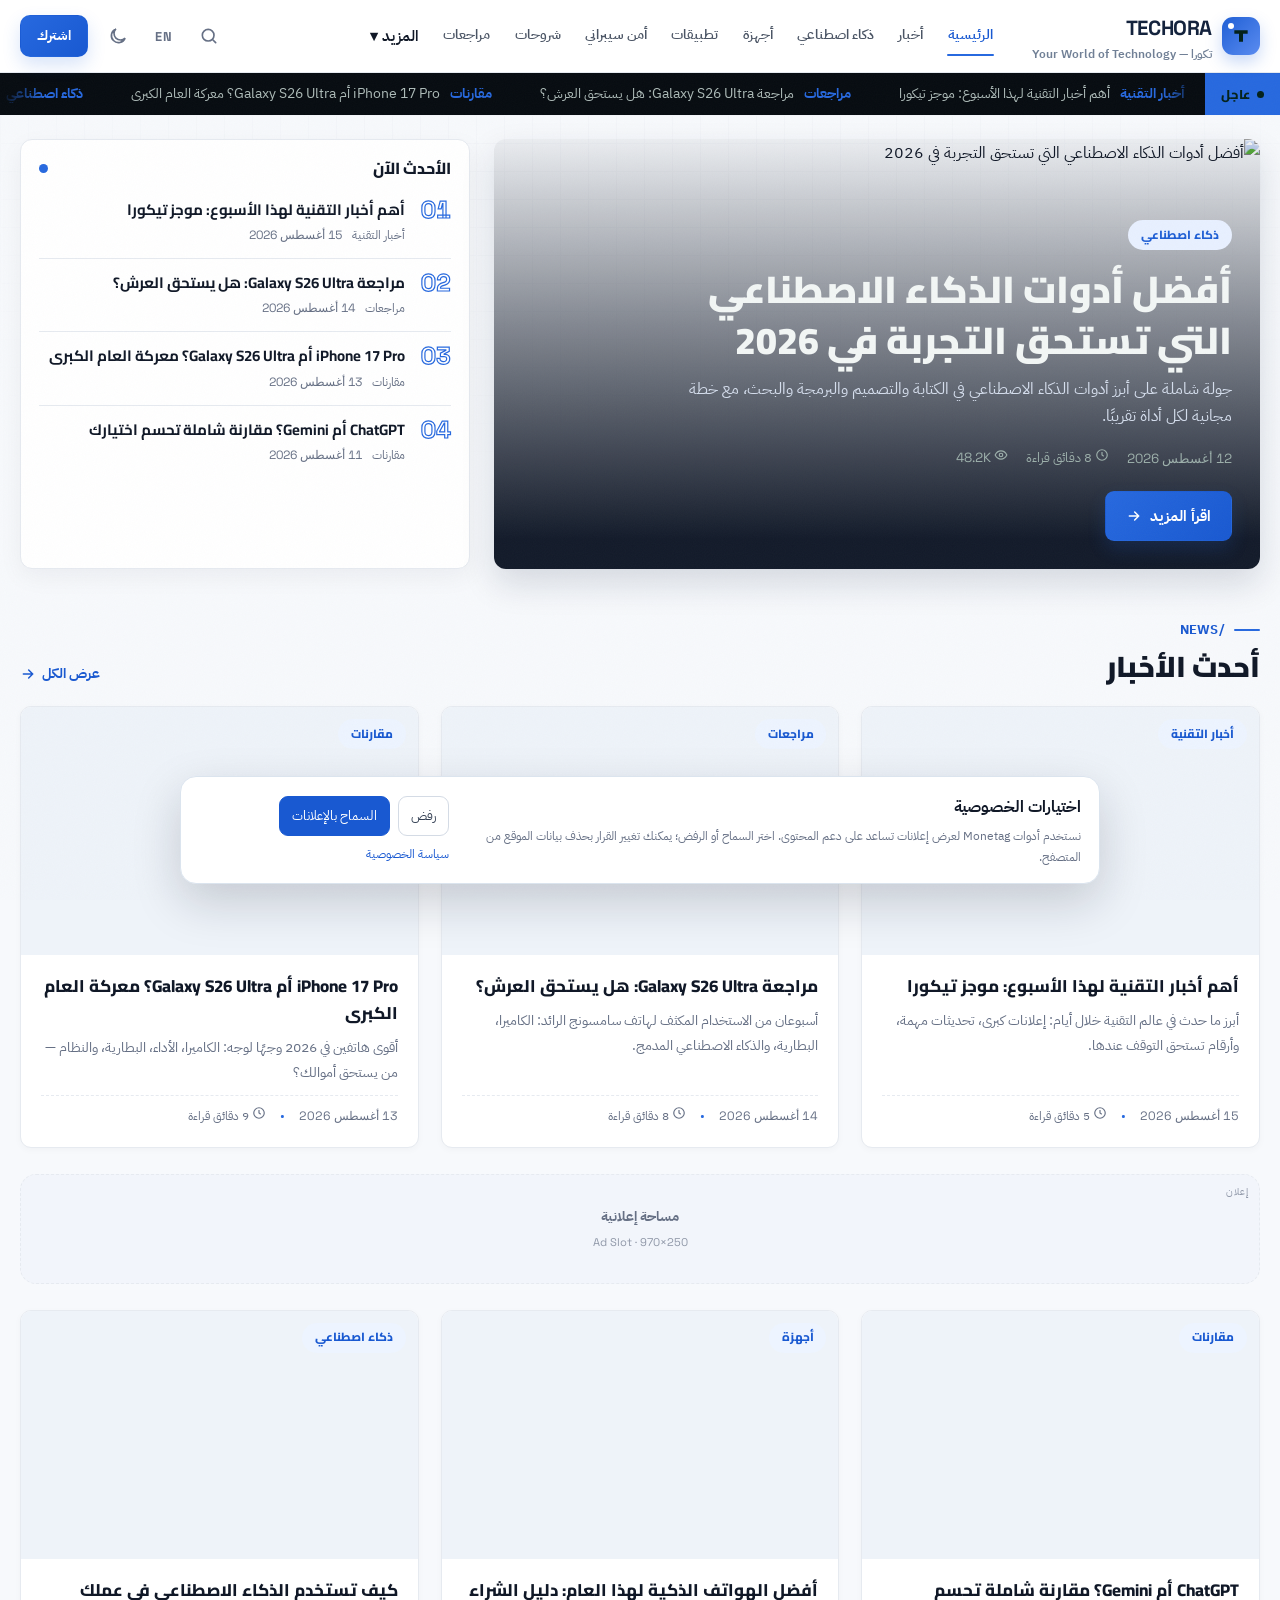
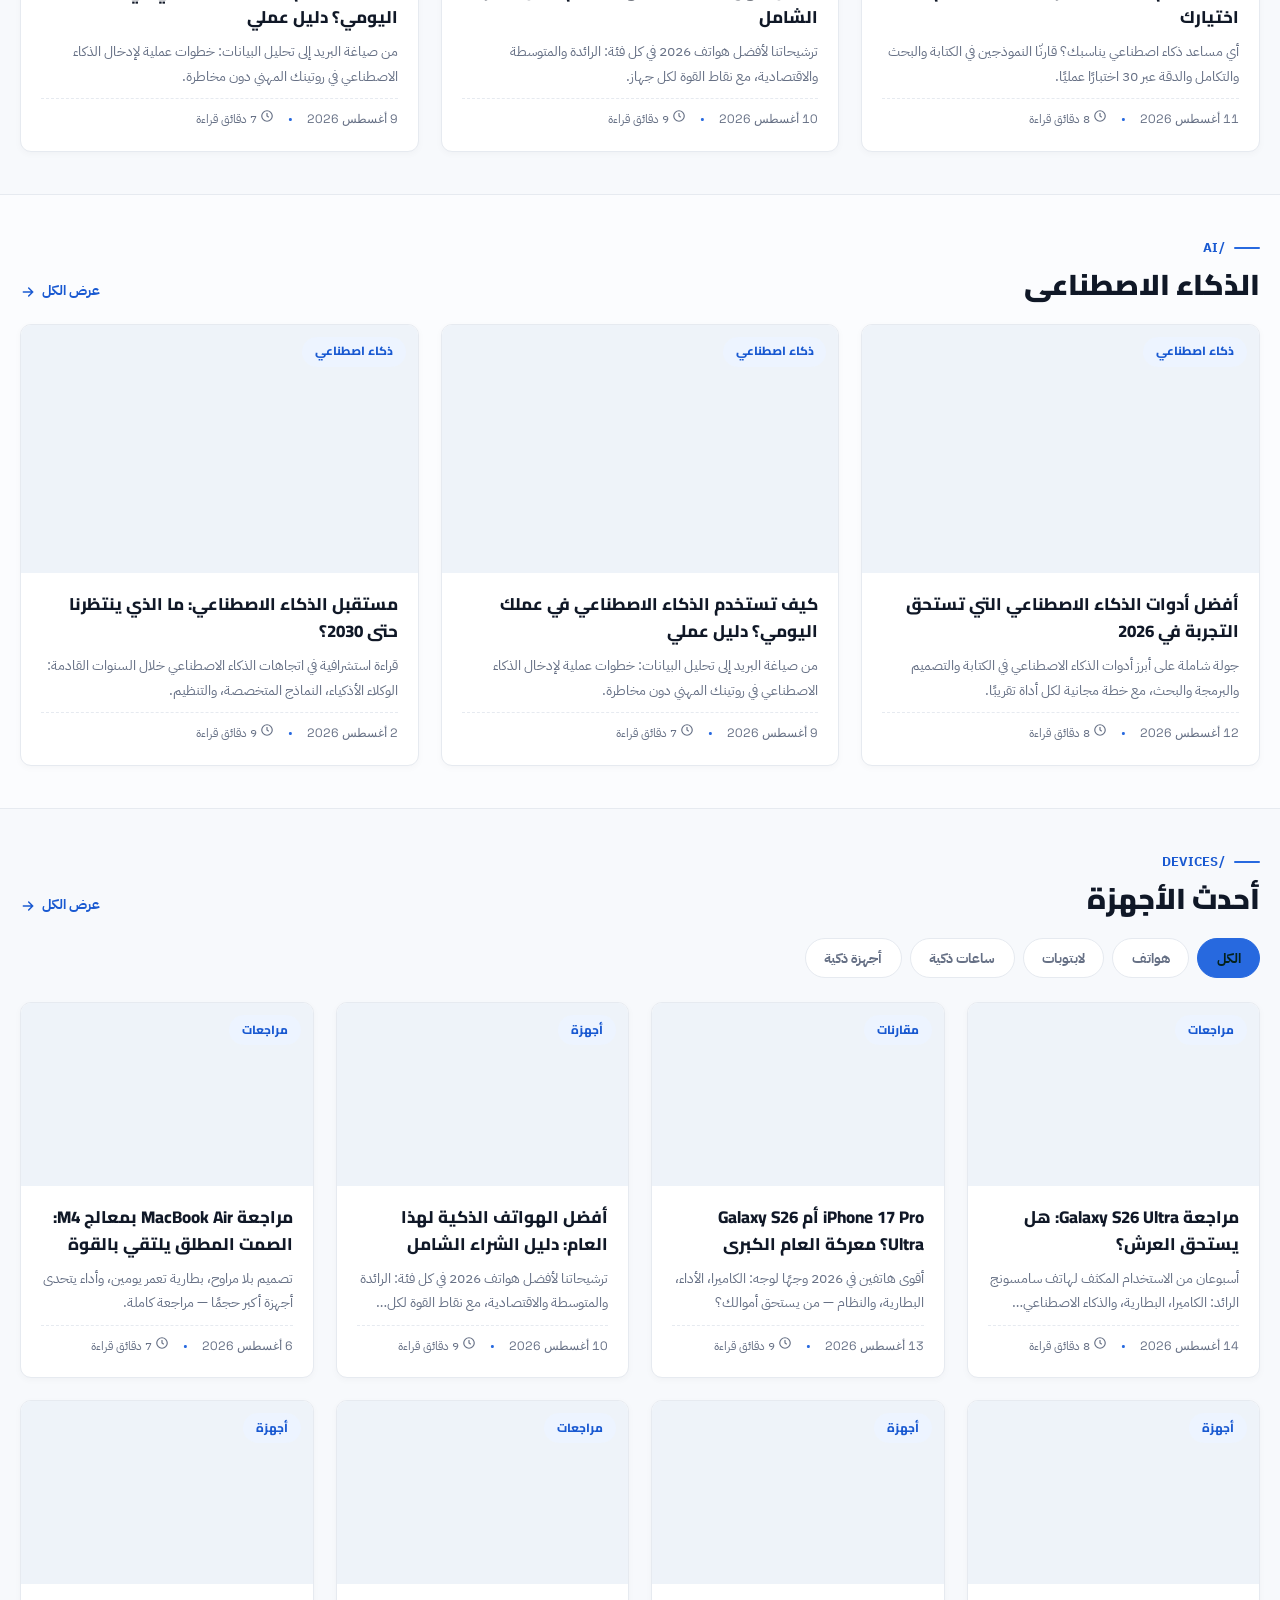
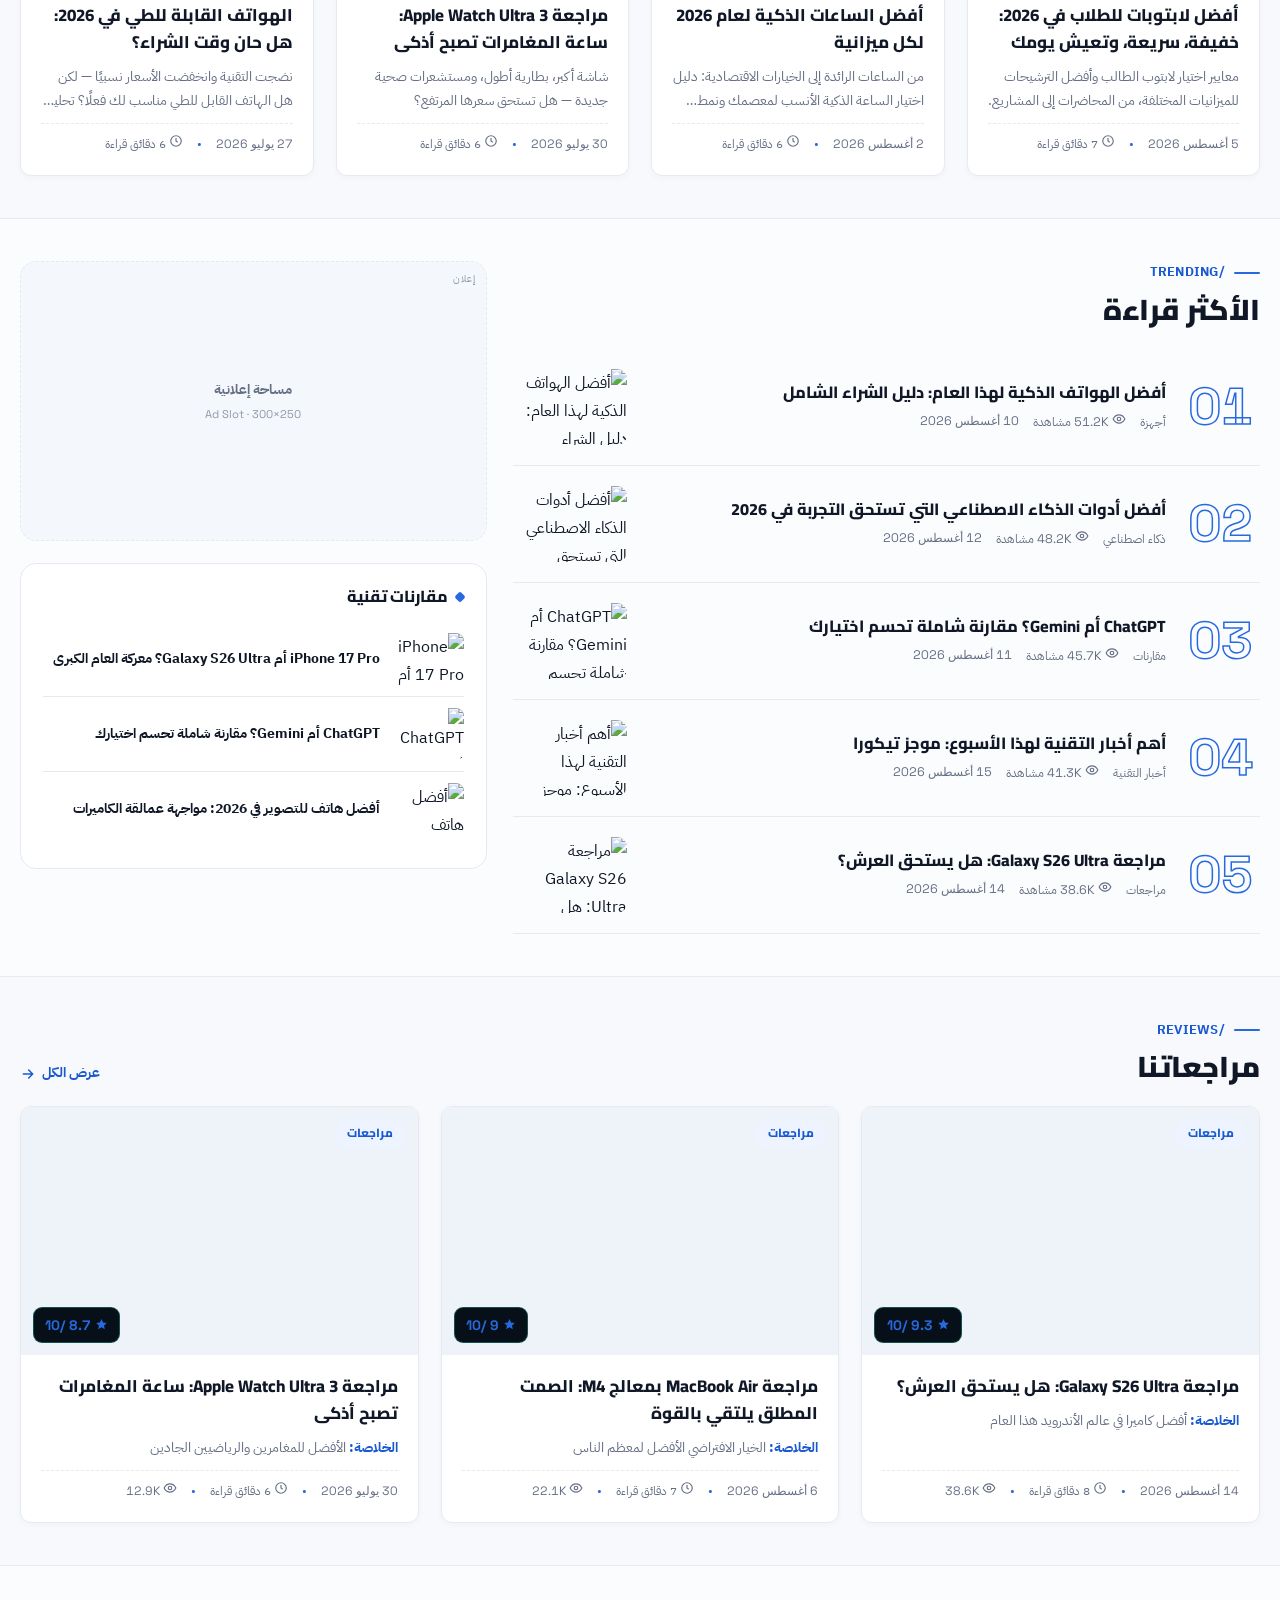
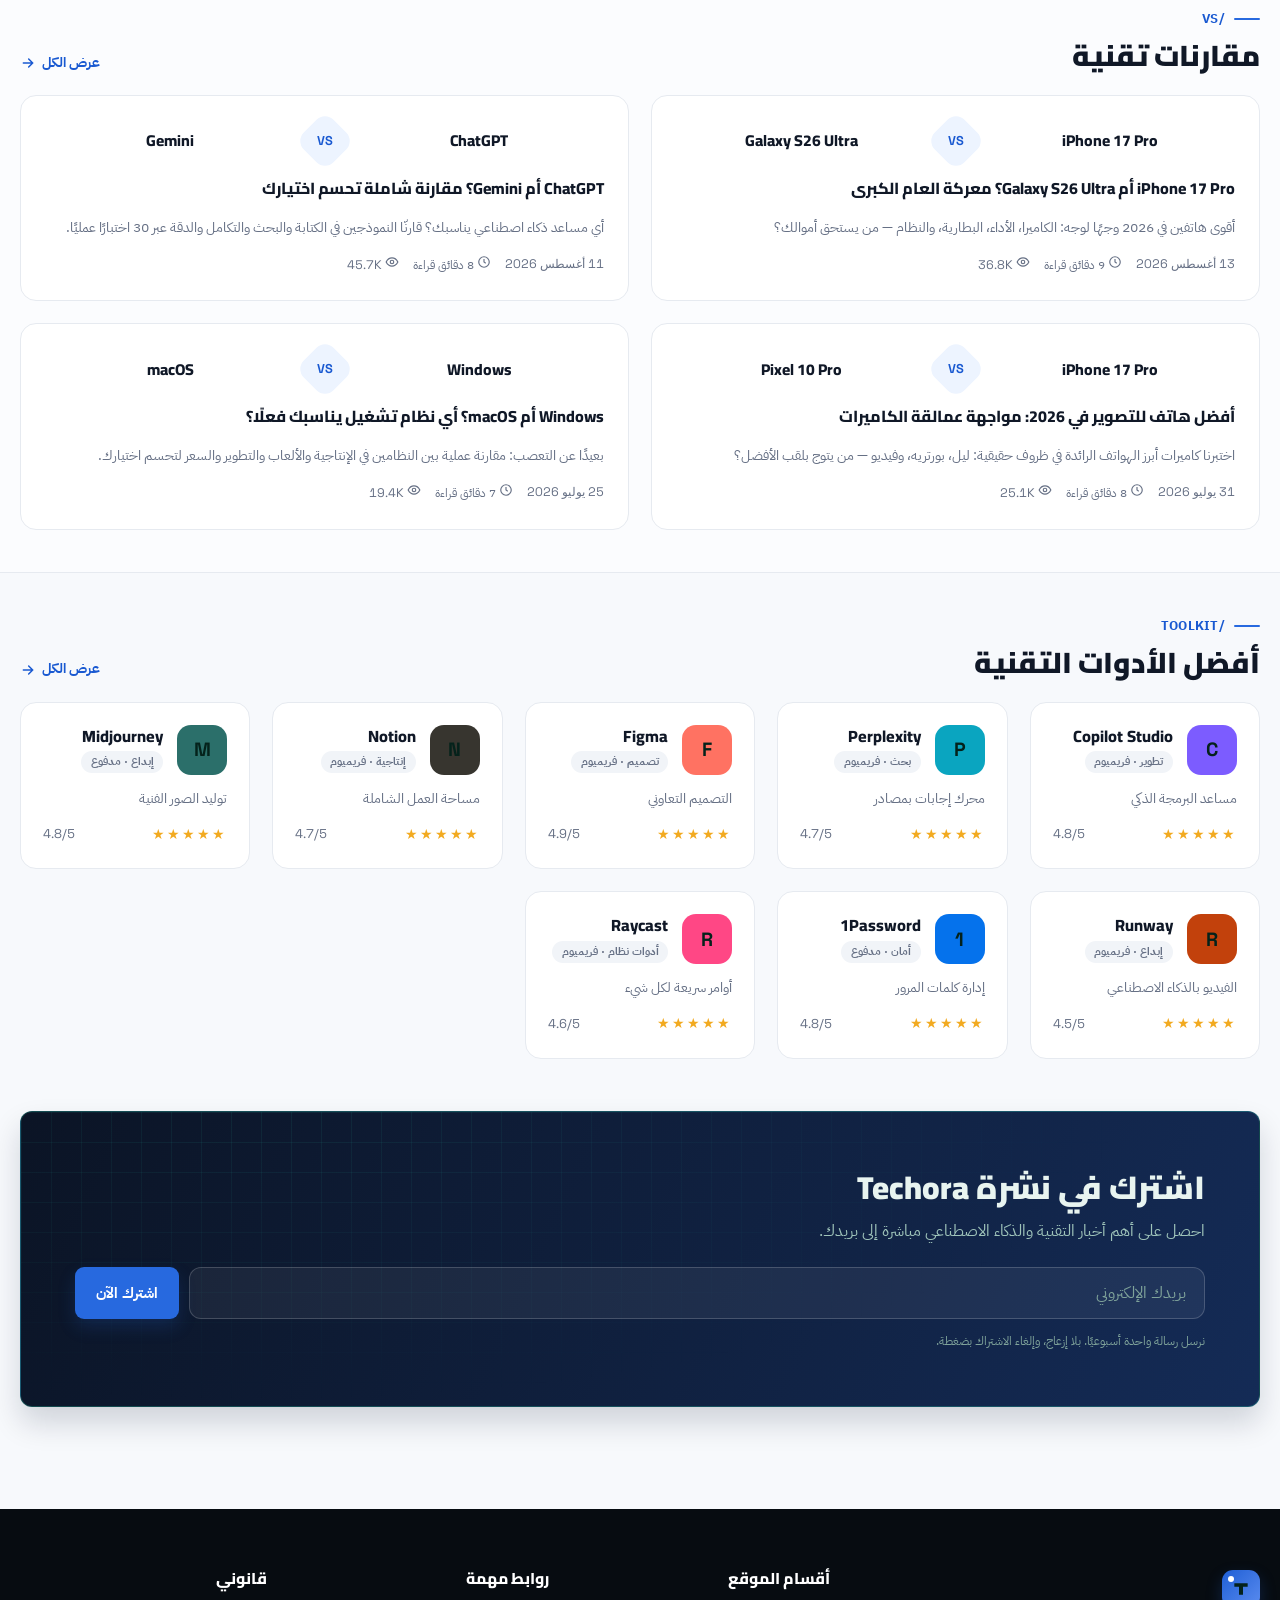
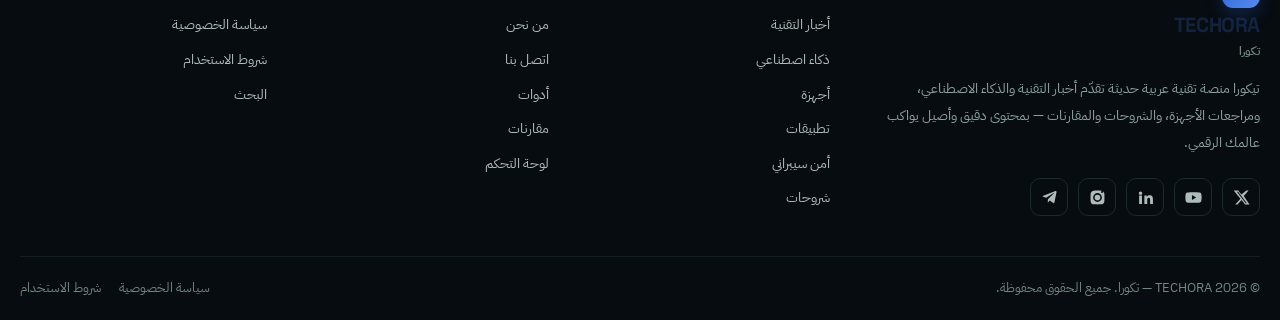
==== commit 84ed3c69: "Complete the last task - Session 1 (6aec7ee2186f844d47e74d53)" ====
--- a/index.html
+++ b/index.html
@@ -5,10 +5,9 @@
 <meta name="viewport" content="width=device-width, initial-scale=1.0, viewport-fit=cover">
 <title>تيكورا TECHORA — عالمك من التقنية | أخبار، ذكاء اصطناعي، مراجعات وشروحات</title>
 <meta name="description" content="تيكورا TECHORA — منصة تقنية عربية حديثة: أخبار التقنية، الذكاء الاصطناعي، الهواتف والأجهزة، التطبيقات، الأمن السيبراني، الشروحات، المراجعات والمقارنات.">
-<meta name="robots" content="index,follow">
+<meta name="robots" content="index,follow,max-image-preview:large">
 <meta name="monetag" content="86e5ddfb6450798babea83d2e5c22d8f">
 <link rel="canonical" href="https://techora-tech.netlify.app/">
-<link rel="preload" as="image" href="assets/techora-ai-tools.webp" fetchpriority="high">
 <meta property="og:type" content="website">
 <meta property="og:site_name" content="TECHORA | تكورا">
 <meta property="og:title" content="تيكورا TECHORA — عالمك من التقنية">
@@ -553,8 +552,12 @@
   if(/phone|smartphone|galaxy|iphone|pixel|foldable|watch|laptop|macbook|ssd|smart-home|windows|chips/.test(s)) return 'assets/techora-smartphone.webp';
   return 'assets/techora-ai-hero.webp';
 };
-const pic=(seed,w=960,h=540)=>localImage(seed);
-const srcset=seed=>`${pic(seed,640,360)} 640w, ${pic(seed,960,540)} 960w, ${pic(seed,1280,720)} 1280w`;
+const pic=(seed,w=960,h=540)=>{
+  const width=Math.min(1200,Math.max(1,Math.round(w)));
+  const height=Math.max(1,Math.round(width*h/w));
+  return `/.netlify/images?url=${encodeURIComponent('/'+localImage(seed))}&w=${width}&h=${height}&fit=cover&q=82`;
+};
+const srcset=(seed,w=16,h=9)=>[320,640,960,1200].map(width=>`${pic(seed,width,width*h/w)} ${width}w`).join(', ');
 const Store={
   get(k,d){try{const v=localStorage.getItem(k);return v?JSON.parse(v):d}catch(e){return d}},
   set(k,v){try{localStorage.setItem(k,JSON.stringify(v))}catch(e){}},
@@ -921,7 +924,16 @@
   const set=(sel,attr,val)=>{let e=$(sel);if(!e){const [t,a]=sel.split('[');e=document.createElement(t);e.setAttribute('property',a?a.replace(/[\[\]"]/g,''):'');document.head.appendChild(e)}e.setAttribute(attr==='prop'?'property':attr,val)};
   set('meta[property="og:title"]','prop',o.title||'TECHORA');
   set('meta[property="og:description"]','prop',o.desc||'');
-  if(o.image)set('meta[property="og:image"]','prop',o.image);
+  const imageURL=new URL(o.image||'/assets/techora-ai-hero.webp',SITE_URL).href;
+  const updateImageMeta=(attribute,key,value)=>{
+    let element=document.head.querySelector(`meta[${attribute}="${key}"]`);
+    if(!element){element=document.createElement('meta');element.setAttribute(attribute,key);document.head.appendChild(element)}
+    element.content=value;
+  };
+  updateImageMeta('property','og:image',imageURL);
+  updateImageMeta('property','og:image:width','1200');
+  updateImageMeta('property','og:image:height','630');
+  updateImageMeta('name','twitter:image',imageURL);
   let c=$('link[rel="canonical"]');if(!c){c=document.createElement('link');c.rel='canonical';document.head.appendChild(c)}
   // صفحات التطبيق الحالية تستخدم hash routes؛ لا تضع مسارات hash أو مسارات غير مولدة في canonical.
   c.href=SITE_URL+'/';
@@ -931,7 +943,7 @@
 const orgLD={"@context":"https://schema.org","@type":"Organization",name:"TECHORA",alternateName:"تكورا",url:"https://techora-tech.netlify.app",logo:"https://picsum.photos/seed/techora-cover/1200/630",sameAs:["https://x.com/techora","https://youtube.com/@techora"],slogan:"Your World of Technology"};
 
 /* ---------- مكوّنات مشتركة ---------- */
-const img=(p,w,h,cls='',eager)=>`<img ${eager?'fetchpriority="high"':'loading="lazy"'} decoding="async" width="${w}" height="${h}" class="${cls}" src="${pic(p.image,w,h)}" srcset="${srcset(p.image)}" sizes="(max-width:640px) 100vw, (max-width:1000px) 50vw, 33vw" alt="${esc(p.title)}" onload="this.classList.add('ld')">`;
+const img=(p,w,h,cls='',eager)=>`<img ${eager?'fetchpriority="high"':'loading="lazy"'} decoding="async" width="${w}" height="${h}" class="${cls}" src="${pic(p.image,w,h)}" srcset="${srcset(p.image,w,h)}" sizes="(max-width:640px) 100vw, (max-width:1000px) 50vw, 33vw" alt="${esc(p.title)}" onload="this.classList.add('ld')">`;
 const meta=p=>`<span class="num">${fmtDate(p.publishedAt,true)}</span><span class="dot-sep">${I.clock} ${p.readingTime} ${t('minRead')}</span>`;
 const adSlot=(size='728×90',h='')=>`<div class="ad-slot" style="${h?`min-height:${h}`:''}" role="complementary" aria-label="مساحة إعلانية"><b>${t('adSpace')}</b><small>Ad Slot · ${size}</small></div>`;
 const secHead=(kicker,title,link)=>`
@@ -978,7 +990,7 @@
      <span class="num" style="font-size:.8rem;color:var(--muted)">${tl.rating}/5</span>
    </div>
  </article>`;
-const miniPost=p=>`<a class="mini-post" href="#/${p.cat}/${p.slug}"><img loading="lazy" src="${pic(p.image,160,100)}" alt="${esc(p.title)}"><h5>${esc(clamp(p.title,60))}</h5></a>`;
+const miniPost=p=>`<a class="mini-post" href="#/${p.cat}/${p.slug}"><img loading="lazy" decoding="async" width="160" height="100" src="${pic(p.image,160,100)}" alt="${esc(p.title)}"><h5>${esc(clamp(p.title,60))}</h5></a>`;
 const newsletter=(id='nl')=>`
  <section class="newsletter rv" id="${id}-sec" aria-label="النشرة البريدية">
    <h3>${t('nlTitle')}</h3><p>${t('nlDesc')}</p>
@@ -997,7 +1009,7 @@
   case 'h2':return `<h2 id="${slugify(b.v)}">${b.v}</h2>`;
   case 'ul':return `<ul>${b.v.map(li=>`<li>${li}</li>`).join('')}</ul>`;
   case 'quote':return `<blockquote><p>${b.v}</p>${b.by?`<cite>— ${esc(b.by)}</cite>`:''}</blockquote>`;
-  case 'img':return `<figure><img loading="lazy" src="${pic(b.seed,1100,620)}" alt="${esc(b.cap||'صورة توضيحية')}"><figcaption>${esc(b.cap||'')}</figcaption></figure>`;
+  case 'img':return `<figure><img loading="lazy" decoding="async" width="1100" height="620" srcset="${srcset(b.seed,1100,620)}" sizes="(max-width:900px) 100vw, 760px" src="${pic(b.seed,1100,620)}" alt="${esc(b.cap||'صورة توضيحية')}"><figcaption>${esc(b.cap||'')}</figcaption></figure>`;
   case 'table':return `<div class="tbl-wrap"><table><thead><tr>${b.head.map(h=>`<th>${h}</th>`).join('')}</tr></thead><tbody>${b.rows.map(r=>`<tr>${r.map(c=>`<td>${c}</td>`).join('')}</tr>`).join('')}</tbody></table></div>`;
   default:return ''}};
 function renderBlocks(blocks,inArticle){
@@ -1047,7 +1059,7 @@
   <section class="hero">
     <div class="container hero-grid">
       <article class="hero-main kb rv">
-        <div class="img-wrap"><img src="${pic(hero.image,1280,760)}" srcset="${srcset(hero.image)}" sizes="(max-width:900px) 100vw, 62vw" alt="${esc(hero.title)}" fetchpriority="high" decoding="async" width="1280" height="760" class="ld"></div>
+        <div class="img-wrap"><img src="${pic(hero.image,1280,760)}" srcset="${srcset(hero.image,1280,760)}" sizes="(max-width:900px) 100vw, 62vw" alt="${esc(hero.title)}" fetchpriority="high" decoding="async" width="1280" height="760" class="ld"></div>
         <div class="hero-body">
           <span class="chip">${esc(catName(catOf(hero.cat)))}</span>
           <h1><a href="#/${hero.cat}/${hero.slug}">${esc(hero.title)}</a></h1>
@@ -1194,7 +1206,7 @@
             ${p.rating?`<span class="rate-badge" style="position:static">${I.star} <span class="num">${p.rating}</span>/10</span>`:''}
           </div>
         </header>
-        <figure class="art-hero kb rv"><img src="${pic(p.image,1280,680)}" srcset="${srcset(p.image)}" alt="${esc(p.title)}" class="ld"></figure>
+        <figure class="art-hero kb rv"><img width="1280" height="680" fetchpriority="high" decoding="async" sizes="(max-width:900px) 100vw, 760px" src="${pic(p.image,1280,680)}" srcset="${srcset(p.image,1280,680)}" alt="${esc(p.title)}" class="ld"></figure>
         <div class="art-cap">صورة توضيحية — ${esc(p.title)}</div>
         <div class="prose rv">${renderBlocks(p.content,true)}</div>
         <div class="share-bar rv">
